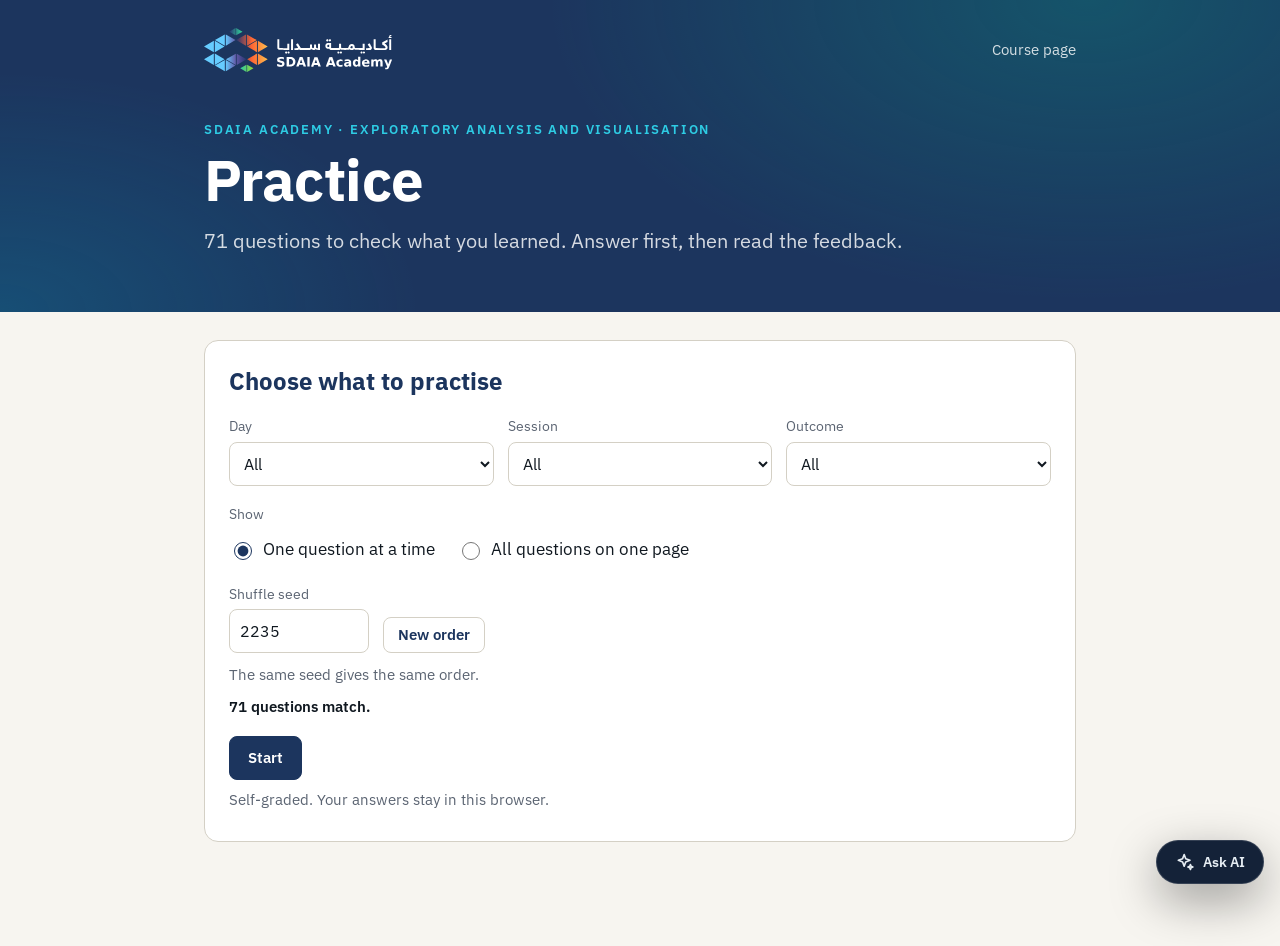
==== practice.html @ 0e371b39 "Publish ds-203 2027.1.0 from c59b820" ====
<!doctype html>
<html lang="en" dir="ltr" data-ax="practice" data-track="data-science">
<head>
<meta charset="utf-8">
<meta name="viewport" content="width=device-width, initial-scale=1">
<title>Practice · Exploratory Analysis and Visualisation</title>
<meta name="generator" content="SDAIA Academy engine 1.0.0">
<link rel="icon" href="_engine/icon.svg">
<link rel="describedby" href="llms.txt">
<link rel="stylesheet" href="_engine/academy.css">
<link rel="stylesheet" href="assets/course.css">
</head>
<body>
<header>
<div class="wrap">
<div class="top"><div class="logo"></div><nav><a href="index.html">Course page</a></nav></div>
<div class="kicker">SDAIA Academy · Exploratory Analysis and Visualisation</div>
<h1>Practice</h1>
<p>71 questions to check what you learned. Answer first, then read the feedback.</p>
</div>
</header>
<main class="wrap" id="practice">
<noscript>
<p>Turn on JavaScript to answer the questions and see feedback. Here they are as text, without the answers.</p>
<section>
<h2>Day 1: Questions and first looks</h2>
<ol>
<li><p>The director asks: "Did the festivals bring people, or would they have come anyway?" Which rewrite belongs in the plan?</p><ul><li><b>A.</b> Were the festivals successful for the region?</li><li><b>B.</b> How many arrivals were recorded in the festival months?</li><li><b>C.</b> By how much did arrivals in each festival month exceed the baseline for that month of the year?</li><li><b>D.</b> Did the festivals cause visitors to choose Tilal over other regions?</li></ul></li>
<li><p>320 stays have 999 in the column nights. The data dictionary does not mention the value. What goes into the issue log?</p><ul><li><b>A.</b> Set them to missing, record the 320 rows, and ask the register's owner what 999 stands for</li><li><b>B.</b> Replace them with the median length of stay so that no row is lost</li><li><b>C.</b> Keep them: a few very long stays are plausible in a tourism region</li><li><b>D.</b> Delete the 320 rows from the register before any analysis</li></ul></li>
<li><p>Aws Al-Hudaif asks whether visitors from other regions come for one kind of trip or several. You have their 17,367 stays with the nights of each. What do you draw first?</p><ul><li><b>A.</b> A box plot of nights for that market</li><li><b>B.</b> A bar with the mean number of nights and an error bar</li><li><b>C.</b> A histogram of nights with bins seven nights wide</li><li><b>D.</b> A histogram of nights with one bin for each night</li></ul></li>
<li><p>A museum records minutes spent inside by each visitor. 45% of the records show 0 minutes because those visitors used only the cafe. The others stay a median of 70 minutes. Which summary is honest?</p><ul><li><b>A.</b> Visitors spend a mean of 41 minutes in the museum</li><li><b>B.</b> 45% of visitors use only the cafe; the others stay a median of 70 minutes</li><li><b>C.</b> The median visitor spends 25 minutes in the museum</li><li><b>D.</b> Museum visitors stay a median of 70 minutes inside</li></ul></li>
<li><p>A hospital manager writes: "Are our clinics doing well on waiting?" The appointments table has one row per appointment, with clinic, booking date, visit date and minutes waited. Which rewrite is ready for an analysis plan?</p><ul><li><b>A.</b> Which of our clinics are performing badly on waiting, and which well?</li><li><b>B.</b> Why do some clinics make their patients wait longer than others?</li><li><b>C.</b> How long do patients wait at our clinics before they are seen?</li><li><b>D.</b> What is the median wait per appointment, by clinic, in 2025?</li></ul></li>
<li><p>A library has a loans table (one row per loan) and a members table (one row per member). An analyst counts the rows of the loans table for 2025 and reports "18,400 people borrowed a book". What is wrong?</p><ul><li><b>A.</b> A count cannot be reported without a percentage beside it</li><li><b>B.</b> The loans table should have been joined to the members table before counting</li><li><b>C.</b> The count is of loans, so a member with ten loans is counted ten times</li><li><b>D.</b> The year 2025 is too short a period for a count of members</li></ul></li>
<li><p>A plan entry reads: question "How do complaints differ across branches?", table "complaints", unit "one complaint", variables ["branch"], comparison "look at complaints by branch". Which part fails a plan checklist first?</p><ul><li><b>A.</b> The unit, because a single complaint is too small a unit to analyse on its own</li><li><b>B.</b> The comparison, because it does not say what is set against what</li><li><b>C.</b> The question, because it does not end with the name of the branch concerned</li><li><b>D.</b> The table, because complaints need a second table before they can be counted</li></ul></li>
<li><p>An analyst tabulates average basket value by weekday, by store and by payment method, and notices that card payments on Thursdays are highest. She reports: "Thursday card payments are the most valuable". How should the finding be labelled?</p><ul><li><b>A.</b> Confirmed, because it was computed from the complete sales table of the year</li><li><b>B.</b> Confirmed, because a difference this large between groups cannot be chance</li><li><b>C.</b> Exploratory, because sales data can never be used to confirm any pattern</li><li><b>D.</b> Exploratory, because the comparison was chosen after looking at many cuts</li></ul></li>
<li><p>A pattern was found by exploring the 2024 survey: members rate evening classes higher. What would make it a confirmed finding?</p><ul><li><b>A.</b> Writing it down now and testing it on the 2025 survey, not yet looked at</li><li><b>B.</b> Recomputing it on the 2024 survey with a different software package and seed</li><li><b>C.</b> Finding a second pattern in the 2024 survey that points the same way as this</li><li><b>D.</b> Showing the 2024 chart to three colleagues who all agree with the reading</li></ul></li>
<li><p>An orders table should have one row per order. It has 52,300 rows and 52,000 distinct order numbers. The 300 repeated order numbers each appear twice, with different delivery dates. What goes into the issue log?</p><ul><li><b>A.</b> Record 300 orders with conflicting rows and ask the owner which is right</li><li><b>B.</b> Keep the row with the later delivery date, which is the more recent one</li><li><b>C.</b> Drop the second row of each pair, since they are plainly double entries</li><li><b>D.</b> Average the two delivery dates of each pair and keep one row per order</li></ul></li>
<li><p>In a customer survey, income is missing for 7% of respondents overall: 3% of those under 40 and 19% of those over 60. An analyst reports mean income from the rows that have a value. What is the main risk?</p><ul><li><b>A.</b> The mean rests on 7% fewer rows, so its standard error is slightly larger</li><li><b>B.</b> The 7% is too small a share to affect any summary</li><li><b>C.</b> The mean cannot be computed while any value is missing</li><li><b>D.</b> The mean describes younger respondents more than all respondents</li></ul></li>
<li><p>A column "age" in a membership table has a minimum of 0, a maximum of 120 and a spike of 412 rows at exactly 0. The form allows the field to be skipped. What is the most likely reading, and the first step?</p><ul><li><b>A.</b> 0 stands for "not given"; set those values to missing and record 412 rows</li><li><b>B.</b> The spike is random noise in a large table; smooth it away with a wider bin</li><li><b>C.</b> 412 members are infants enrolled by their parents; keep the values as they are</li><li><b>D.</b> 0 is a data-entry error for 10; add ten years to those rows and record it</li></ul></li>
<li><p>Delivery times at a courier have a median of 2 days for city A and for city B, and the same quartiles. In city A nearly all parcels take 1 to 3 days. In city B half take 1 day and half take 3 to 4 days. Which chart shows the difference?</p><ul><li><b>A.</b> A box plot of delivery days for each city</li><li><b>B.</b> A pie chart of the share of parcels delivered in each city</li><li><b>C.</b> A bar chart of the median number of delivery days for each city</li><li><b>D.</b> A histogram of delivery days for each city, one bin per day</li></ul></li>
<li><p>A gym chain compares the visit lengths of 9,000 standard members and 600 premium members with two histograms on the same count axis. The premium histogram is a flat strip along the bottom. What is the repair?</p><ul><li><b>A.</b> Replace both histograms with the two group means</li><li><b>B.</b> Remove the standard members so that the premium members can be seen</li><li><b>C.</b> Give each histogram its own count axis and place them side by side</li><li><b>D.</b> Draw each group as shares of its own total, on a common share axis</li></ul></li>
<li><p>House prices in a district have a mean of 1.9 million riyals and a median of 1.2 million. A report says "the typical house costs 1.9 million". What should it say?</p><ul><li><b>A.</b> No typical price can be given for a skewed variable</li><li><b>B.</b> The typical house costs 1.2 million; a few very expensive houses pull the mean up</li><li><b>C.</b> The typical house costs 1.9 million; the mean uses every house and is more accurate</li><li><b>D.</b> The typical house costs 1.55 million, the midpoint of mean and median</li></ul></li>
<li><p>Two branches both have a mean rating of 3.5 on a 1 to 5 scale. In branch A nearly everyone gives 3 or 4. In branch B half give 5 and half give 2. Which report lets a manager see the difference?</p><ul><li><b>A.</b> The mean rating of each branch, given with two decimals</li><li><b>B.</b> The median rating of each branch</li><li><b>C.</b> The total number of ratings of each branch</li><li><b>D.</b> The share of customers at each score, for each branch</li></ul></li>
<li><p>A caption reads: "Median spend per visitor: 310 riyals." The table behind it has 8,000 visitors, of whom 2,100 gave no spend; most of those were visitors on free school trips. What is missing from the caption?</p><ul><li><b>A.</b> The number of visitors the median rests on and who was left out</li><li><b>B.</b> The mean spend as well, so that the reader has both summaries at hand</li><li><b>C.</b> The standard deviation of spend</li><li><b>D.</b> The date on which the table was exported</li></ul></li>
</ol>
</section>
<section>
<h2>Day 2: Relationships and time</h2>
<ol>
<li><p>Spend per stay has a mean of 2,736 riyals and a median of 1,498. It is missing for 22% of day visits and 2% of overnight stays. Which sentence is honest?</p><ul><li><b>A.</b> A typical party spends about 2,700 riyals in the region</li><li><b>B.</b> Half of the parties that reported spend spent under 1,500 riyals; day visits are under-reported</li><li><b>C.</b> Spend is about 1,500 riyals once missing values are filled in</li><li><b>D.</b> Spend cannot be summarised until the largest stays are removed</li></ul></li>
<li><p>A transport authority has 2 million trips, each with distance and fare. An analyst wants to show how fare rises with distance. What should the first chart be?</p><ul><li><b>A.</b> A scatter plot of every trip, so that no trip is left out</li><li><b>B.</b> A scatter plot of 200 trips picked at random from the file</li><li><b>C.</b> The correlation of fare and distance, printed as one figure</li><li><b>D.</b> A binned heatmap of the trips, then the median fare by distance band</li></ul></li>
<li><p>A city logs 420 pothole reports in District A (300 km of road) and 150 in District B (60 km of road). The mayor asks where the roads are worse. What do you report?</p><ul><li><b>A.</b> District B: 2.5 reports per km of road against 1.4 in District A</li><li><b>B.</b> District A: it has almost three times as many reports as B</li><li><b>C.</b> Both: the city has 570 reports on 360 km, or 1.6 per km</li><li><b>D.</b> Neither: reports per resident are needed before any answer</li></ul></li>
<li><p>A library ran a reading campaign in March 2025. Loans were 9,000 in February 2025, 11,500 in March 2025 and 11,000 in March 2024. Loans grew 3% a year before the campaign. Which statement is supported?</p><ul><li><b>A.</b> The campaign raised loans by 28%, from 9,000 to 11,500</li><li><b>B.</b> Loans stood 4.5% above the level expected without a campaign</li><li><b>C.</b> Loans stood about 1.5% above a baseline of 11,330 for March 2025</li><li><b>D.</b> The campaign failed, since loans rose less than in a normal year</li></ul></li>
<li><p>A centre's pass rate fell from 82% to 76%. Evening courses always pass less often than day courses, and evening enrolment doubled. What comes before writing "teaching quality fell"?</p><ul><li><b>A.</b> Wait for one more year of results so that the fall is certain</li><li><b>B.</b> Compare pass rates inside day and evening courses, and the shares of each</li><li><b>C.</b> Recompute the pass rate for day courses only and report that figure</li><li><b>D.</b> Weight the pass rate by enrolment so that large courses count for more</li></ul></li>
<li><p>An analyst joins a table of 9,000 orders to a table of 30 warehouses to add each warehouse's region. The result has 9,640 rows. What should the analyst conclude first?</p><ul><li><b>A.</b> The join added the 640 orders that had been missing before</li><li><b>B.</b> Some orders were placed twice and the join has revealed them</li><li><b>C.</b> Some warehouse appears more than once in the warehouse table</li><li><b>D.</b> A join always adds a few rows, so the result can be used as it is</li></ul></li>
<li><p>Across 200 shops on 365 days, daily footfall and daily sales correlate at 0.35. Summed over all shops by week, the two series correlate at 0.80. Which sentence is correct?</p><ul><li><b>A.</b> The weekly figure is the true correlation and the daily one is wrong</li><li><b>B.</b> The daily figure is the true correlation, since it uses more rows</li><li><b>C.</b> Both are correct, each for its own unit, and a report names the unit</li><li><b>D.</b> The two figures disagree, so one of the two tables has an error</li></ul></li>
<li><p>A scatter plot of 300,000 deliveries (distance against delivery time) is a solid block. The operations manager asks: "How much longer does a delivery take at 20 km than at 5 km?" Which display answers that?</p><ul><li><b>A.</b> The same scatter plot drawn with smaller and fainter points</li><li><b>B.</b> A heatmap of the number of deliveries by distance and time</li><li><b>C.</b> The correlation coefficient of distance and delivery time</li><li><b>D.</b> The median delivery time inside bands of distance</li></ul></li>
<li><p>A ministry lists the five schools with the most pupils absent last week. All five are among the largest schools in the country. What does the list show?</p><ul><li><b>A.</b> Which schools have the most pupils</li><li><b>B.</b> Which schools have an absence problem</li><li><b>C.</b> That large schools cause more absence</li><li><b>D.</b> That absence was recorded wrongly</li></ul></li>
<li><p>A bank wants to know at which branch a customer visit most often ends in a complaint. It has complaints per branch, customer visits per branch, staff per branch and accounts per branch. Which rate answers the question?</p><ul><li><b>A.</b> Complaints per thousand accounts held at the branch</li><li><b>B.</b> Complaints per thousand customer visits to the branch</li><li><b>C.</b> Complaints per member of staff at the branch</li><li><b>D.</b> Complaints at the branch as a share of all complaints</li></ul></li>
<li><p>A table of complaint rates by clinic and age group shows the highest rate, 40 per thousand, for one clinic's patients over 80: 2 complaints from 50 visits. The publication rule asks for at least 10 complaints and 1,000 visits. What does the analyst do?</p><ul><li><b>A.</b> Withhold the cell and mark it as withheld in the table</li><li><b>B.</b> Publish the 2 complaints but not the 50 visits</li><li><b>C.</b> Replace the cell with the clinic's rate for all ages</li><li><b>D.</b> Publish it with a note that the rate is the highest</li></ul></li>
<li><p>A shop ran a sale in June 2024 and again in June 2025. June 2025 sales were 3% above June 2024, in line with the usual yearly growth. A manager says the 2025 sale had no effect. What is wrong with that?</p><ul><li><b>A.</b> Nothing: growth of 3% is what a month without a sale shows</li><li><b>B.</b> The comparison month also had a sale, so the effect cancels</li><li><b>C.</b> June should have been compared with May of the same year</li><li><b>D.</b> A single month is too short to compute any growth figure</li></ul></li>
<li><p>Visits to a park were 20,000 in April 2024, a month without events. Visits usually grow 5% a year. A festival took place in April 2025 and visits were 26,250. By how much did April 2025 exceed its baseline?</p><ul><li><b>A.</b> By 5%, the usual growth from one year to the next</li><li><b>B.</b> By 20%, since 5,250 extra visits is a fifth of 26,250</li><li><b>C.</b> By 25%, since the baseline for April 2025 is 21,000</li><li><b>D.</b> By 31%, since 26,250 is 31% more than 20,000</li></ul></li>
<li><p>A monthly series of electricity use shows a peak every August, each a little higher than the last, and one tall spike in a February. Which reading names the three parts correctly?</p><ul><li><b>A.</b> The August peaks are events, the rise is the season, the spike is the trend</li><li><b>B.</b> The August peaks are the trend, the rise is an event, the spike is the season</li><li><b>C.</b> The August peaks are the season, the rise is the trend, the spike is an event</li><li><b>D.</b> All three are the season, since each one recurs or could recur</li></ul></li>
<li><p>A hospital's average length of stay rose from 4.0 to 4.6 days in a year. In both of its wards, surgical and medical, the average stay fell. How can both be true?</p><ul><li><b>A.</b> A larger share of patients was in the ward with longer stays</li><li><b>B.</b> Average stays cannot be compared between two different years</li><li><b>C.</b> The hospital average is the plain mean of the two ward averages</li><li><b>D.</b> One of the two ward averages must have been miscalculated</li></ul></li>
<li><p>In 2024 a service had 80% routine cases (score 4.5) and 20% complex cases (score 3.5). In 2025 the scores were 4.6 and 3.6, and the mix was 50% routine, 50% complex. What was the 2025 score at the 2024 mix?</p><ul><li><b>A.</b> 4.10, the average of 4.6 and 3.6 with equal weights</li><li><b>B.</b> 4.30, the score of 2024 carried over unchanged</li><li><b>C.</b> 4.40, from 0.8 times 4.6 plus 0.2 times 3.6</li><li><b>D.</b> 4.60, the score of the larger group in 2024</li></ul></li>
<li><p>A regional director sees that the overall pass rate fell while it rose in every course type, because more people now take the harder courses. She asks which number to put in the annual report. What is the best advice?</p><ul><li><b>A.</b> Only the overall rate, since it is the official figure</li><li><b>B.</b> Neither, since the two results contradict each other</li><li><b>C.</b> Only the rates by course type, since the overall rate misleads</li><li><b>D.</b> The overall rate, the rates by type and the change of mix, together</li></ul></li>
</ol>
</section>
<section>
<h2>Day 3: Building honest charts</h2>
<ol>
<li><p>A report says: "Branch C has the most late deliveries: 310 this quarter." Before the sentence is printed, what has to stand beside 310?</p><ul><li><b>A.</b> The average number of late deliveries per branch</li><li><b>B.</b> The number of late deliveries in the quarter before</li><li><b>C.</b> A p-value for the difference between the branches</li><li><b>D.</b> The deliveries Branch C made, so 310 becomes a rate</li></ul></li>
<li><p>A chart must let a manager compare average waiting time across 12 clinics, and also show roughly how many patients each clinic sees. Which specification serves that?</p><ul><li><b>A.</b> Clinic on y, patients on x, waiting time as circle size</li><li><b>B.</b> Clinic on y sorted by wait, waiting time on x, patients as circle size</li><li><b>C.</b> Clinic on y, patients on x, waiting time as colour intensity</li><li><b>D.</b> A pie chart with one slice per clinic, sized by waiting time</li></ul></li>
<li><p>Weekly sales of 8 product lines are drawn as small multiples. The largest line sells fifty times the smallest. The manager asks: "Which lines have a December peak?" Which design answers that?</p><ul><li><b>A.</b> A shared y scale, so that all eight panels can be compared</li><li><b>B.</b> A single panel with eight lines, one colour for each line</li><li><b>C.</b> A y scale per panel from zero, with a note that scales differ</li><li><b>D.</b> A y scale per panel, fitted tightly to each line's range</li></ul></li>
<li><p>A slide shows app downloads "since launch" as a line that rises every month, under the title "Growth is accelerating". Monthly downloads have in fact been falling for half a year. Which fault is this, and which repair?</p><ul><li><b>A.</b> Cut baseline: restart the y axis of the line at zero</li><li><b>B.</b> Picked window: add the months before the launch</li><li><b>C.</b> Two axes: move downloads to a second panel</li><li><b>D.</b> Running total: plot the downloads of each month</li></ul></li>
<li><p>A line chart of four regions uses red, green, blue and orange lines and a legend. It will be printed in a bilingual annual report. Which single change helps the most readers?</p><ul><li><b>A.</b> Label each line at its end, and give each its own dash pattern</li><li><b>B.</b> Make the four lines thicker so that the colours show better</li><li><b>C.</b> Use four shades of one blue, from light to dark</li><li><b>D.</b> Add the region names to the legend in both languages</li></ul></li>
<li><p>A chart shows one circle per city: population on x, average rent on y, and the circle's colour gives the region. In the terms of a grammar of graphics, what is "region to colour"?</p><ul><li><b>A.</b> The colour scale</li><li><b>B.</b> An encoding</li><li><b>C.</b> The mark used</li><li><b>D.</b> A facet variable</li></ul></li>
<li><p>A report must let readers compare the budgets of 15 departments as precisely as possible. Which encoding of the budget serves that best?</p><ul><li><b>A.</b> The area of a circle for each department</li><li><b>B.</b> The depth of colour of a tile for each department</li><li><b>C.</b> The position of a point or the end of a bar on one axis</li><li><b>D.</b> The angle of a slice in a pie chart of all departments</li></ul></li>
<li><p>An analyst draws average exam scores of 6 schools, between 71 and 78, as points on an axis from 70 to 80. A reviewer says: "The axis must start at zero." Who is right?</p><ul><li><b>A.</b> The reviewer: every chart of quantities needs a zero baseline</li><li><b>B.</b> The reviewer: without zero the differences are exaggerated</li><li><b>C.</b> The analyst, provided the chart states the range of its axis</li><li><b>D.</b> The analyst: axis ranges are a matter of taste, not accuracy</li></ul></li>
<li><p>Monthly sales of 6 regions are drawn as small multiples. The reader has to see which region sells the most. Which scales fit?</p><ul><li><b>A.</b> A separate y scale fitted to each panel</li><li><b>B.</b> One shared y scale for all six panels</li><li><b>C.</b> A separate y scale from zero for each panel</li><li><b>D.</b> A shared x scale and no y axis at all</li></ul></li>
<li><p>A chart with a separate y scale for each of its panels carries no note about the scales. What is the most likely misreading?</p><ul><li><b>A.</b> Readers will think the panels show different variables</li><li><b>B.</b> Readers will be unable to see the shape of each series</li><li><b>C.</b> Readers will compare heights across panels as if on one scale</li><li><b>D.</b> Readers will assume that the time axes differ between panels</li></ul></li>
<li><p>A bar chart shows customer satisfaction of 88% last year and 91% this year on a y axis from 85% to 92%. This year's bar is twice as tall as last year's. What is the fault and the repair?</p><ul><li><b>A.</b> A picked window; show more years on the same axis</li><li><b>B.</b> A count for a rate; divide by the number of customers</li><li><b>C.</b> A cut baseline; start the bars at zero or use points</li><li><b>D.</b> Two axes; plot each year in a panel of its own</li></ul></li>
<li><p>A slide plots advertising spend on the left axis and sales on the right axis over 24 months. The two lines overlap almost perfectly, and the title says "Sales follow advertising". Why is this weak evidence?</p><ul><li><b>A.</b> The author chose both axis ranges, and so chose the overlap</li><li><b>B.</b> Lines are the wrong mark for monthly data of this kind</li><li><b>C.</b> Two variables may never be shown on the same chart</li><li><b>D.</b> Sales and spend are in different currencies or units</li></ul></li>
<li><p>A headline reads "Road accidents down 30%". The chart beside it compares last August with this August. Five years of monthly data exist, and last August included a week of floods. Which fault is this?</p><ul><li><b>A.</b> A picked window</li><li><b>B.</b> A running total</li><li><b>C.</b> Uneven steps</li><li><b>D.</b> A cut baseline</li></ul></li>
<li><p>After repairing a misleading chart, an analyst wants to know whether the repair mattered. Which test tells her?</p><ul><li><b>A.</b> Whether the numbers in the two charts are exactly the same</li><li><b>B.</b> Whether the repaired chart looks more professional than the original</li><li><b>C.</b> Whether the repaired chart uses fewer colours and less ink</li><li><b>D.</b> Whether a reader would conclude something different from the two charts</li></ul></li>
<li><p>A map-like grid shows the complaint rate of 40 districts, from low to high. Which kind of palette fits?</p><ul><li><b>A.</b> Forty distinct hues, one for each district</li><li><b>B.</b> A rainbow from red through green to violet</li><li><b>C.</b> Two hues, red for bad and green for good</li><li><b>D.</b> One hue running from light to dark</li></ul></li>
<li><p>A line chart with five coloured lines will be printed in a black-and-white bulletin. Which change keeps every line identifiable?</p><ul><li><b>A.</b> Use five darker colours with higher contrast</li><li><b>B.</b> Move the legend from the right to the bottom</li><li><b>C.</b> Label each line at its end and vary the dash pattern</li><li><b>D.</b> Make all five lines the same thickness</li></ul></li>
<li><p>A team produces every chart in Arabic and in English by copying the English notebook and translating the labels by hand. Three months later the two versions of one chart show different numbers. What would have prevented it?</p><ul><li><b>A.</b> A second analyst who checks each translated chart before it is released</li><li><b>B.</b> Arabic labels written directly into the data in place of the English ones</li><li><b>C.</b> One function that draws the chart, with the texts read from a label file</li><li><b>D.</b> An image editor used to replace the texts on the exported English chart</li></ul></li>
</ol>
</section>
<section>
<h2>Day 4: Check and report</h2>
<ol>
<li><p>A service desk's monthly response time moved between 41 and 46 minutes over two years. The changes must be visible. Which chart is honest?</p><ul><li><b>A.</b> Bars, with the y axis from 40 to 47 minutes</li><li><b>B.</b> Bars, with the y axis from 0 to 50 minutes</li><li><b>C.</b> A line with points, y axis from 40 to 47, range stated in the title</li><li><b>D.</b> A filled area, with the y axis from 40 to 47 minutes</li></ul></li>
<li><p>A school network has test scores of 4,000 pupils in 40 schools. Twenty schools used a new timetable. The analyst wants an interval for the difference in mean score between the two groups of schools. What should be resampled?</p><ul><li><b>A.</b> The 4,000 pupils, drawn again with replacement</li><li><b>B.</b> The timetable labels of the pupils, shuffled</li><li><b>C.</b> The 4,000 scores, drawn within each school</li><li><b>D.</b> The 40 schools, drawn again with replacement</li></ul></li>
<li><p>Two call centres have mean satisfaction 4.3 (interval 4.1 to 4.5, n = 80) and 4.1 (interval 4.0 to 4.2, n = 600). The intervals overlap. Which statement is supported?</p><ul><li><b>A.</b> The two centres deliver the same level of satisfaction</li><li><b>B.</b> This sample cannot rank them; the difference needs its own interval</li><li><b>C.</b> The first centre is better, since its mean is higher</li><li><b>D.</b> The second centre is better, since its interval is narrower</li></ul></li>
<li><p>An analyst compares churn between customers who did and did not use each of 40 app features. One feature shows a difference with p = 0.02. The team wants to announce "Feature X reduces churn". What should the analyst say?</p><ul><li><b>A.</b> It is exploratory: expected among 40 looks; test it once on new customers</li><li><b>B.</b> It is confirmed, because the p-value is well below 0.05</li><li><b>C.</b> It will be confirmed once the test is rerun with more shuffles</li><li><b>D.</b> It should be discarded and left out of the report entirely</li></ul></li>
<li><p>A colleague sends a notebook and a PDF report. In the notebook, one cell loads cleaned_final_v3.csv from their desktop, and the bootstrap has no seed. Which request comes first?</p><ul><li><b>A.</b> Set a seed, so that the intervals stop changing</li><li><b>B.</b> Send the cleaned file along with the notebook</li><li><b>C.</b> List the library versions that were used</li><li><b>D.</b> Start from the raw data, with the cleaning steps as code</li></ul></li>
<li><p>An analyst has delivery times for two courier firms and wants to know whether the difference of 0.4 day between their means could arise if the firm made no difference. Which procedure fits?</p><ul><li><b>A.</b> Repeat the calculation with a different random seed</li><li><b>B.</b> Resample the deliveries of each firm with replacement</li><li><b>C.</b> Sort the deliveries and compare the two medians</li><li><b>D.</b> Shuffle the firm labels and recompute the difference</li></ul></li>
<li><p>A permutation test of a training programme's effect on sales gives p = 0.40 with 30 salespeople in each group. Which sentence may go in the report?</p><ul><li><b>A.</b> This data shows no clear effect of the training</li><li><b>B.</b> The training has a 40% chance of working</li><li><b>C.</b> The training has a 60% chance of working</li><li><b>D.</b> The training has no effect on sales</li></ul></li>
<li><p>Sensor readings are taken every minute from 12 machines for a week. An analyst bootstraps the 120,000 readings to get an interval for the mean temperature and finds it extremely narrow. Why should it not be trusted?</p><ul><li><b>A.</b> A week of readings is too short a period for any bootstrap to work</li><li><b>B.</b> The bootstrap is valid only for normally distributed readings</li><li><b>C.</b> An interval can never be computed for a mean of sensor readings</li><li><b>D.</b> Readings of one machine are alike; the 12 machines are the units</li></ul></li>
<li><p>A league table ranks 50 branches by mean customer rating. The top three and the bottom three are all among the smallest branches. What is the most likely reason?</p><ul><li><b>A.</b> Small branches give either very good or very bad service</li><li><b>B.</b> Means of small groups vary more, so they reach both ends</li><li><b>C.</b> Customers of small branches rate more carelessly</li><li><b>D.</b> The ranking was computed with the wrong formula</li></ul></li>
<li><p>Two teams have mean resolution times with 95% intervals of 30 to 38 hours and 35 to 45 hours. An analyst must say whether the teams differ. What is the right next step?</p><ul><li><b>A.</b> Compute an interval for the difference between the two means</li><li><b>B.</b> State that they are equal, since the intervals overlap</li><li><b>C.</b> State that they differ, since the means are different</li><li><b>D.</b> Widen both intervals to 99% and compare them again</li></ul></li>
<li><p>A chart shows mean satisfaction by service channel with 95% bootstrap intervals. Which sentence belongs in its caption?</p><ul><li><b>A.</b> The intervals show that the survey is free of any bias</li><li><b>B.</b> The intervals cover sampling variation, not who chose to answer</li><li><b>C.</b> The intervals prove which channel customers really prefer</li><li><b>D.</b> The intervals contain 95% of all the customers' ratings</li></ul></li>
<li><p>An analyst tests 20 unrelated survey questions for a difference between two regions, each at the 0.05 level. In truth there is no difference on any of them. About how likely is at least one "significant" result?</p><ul><li><b>A.</b> About 5%</li><li><b>B.</b> About 20%</li><li><b>C.</b> About 64%</li><li><b>D.</b> About 95%</li></ul></li>
<li><p>Which of these findings is confirmed, in the sense used in this course?</p><ul><li><b>A.</b> The strongest of 30 correlations found in last year's sales data</li><li><b>B.</b> A result that three analysts each found plausible on inspection</li><li><b>C.</b> A pattern seen in January and seen again by rereading January's data</li><li><b>D.</b> A difference stated in the March plan and tested once on April's data</li></ul></li>
<li><p>While exploring, an analyst notices that customers who call on Mondays cancel more often. The pattern was one of many she looked at. What should her report say?</p><ul><li><b>A.</b> "Monday callers cancel more often (p = 0.03)", as a finding</li><li><b>B.</b> "Exploratory: one of many cuts; to be tested on next quarter's calls"</li><li><b>C.</b> Nothing: exploratory patterns do not belong in a report</li><li><b>D.</b> "Monday calls cause cancellations; move staff to Mondays"</li></ul></li>
<li><p>An analyst tries the mean, then the median, then the share above a threshold, and reports the one summary for which two groups differ "significantly". Why is the reported p-value too optimistic?</p><ul><li><b>A.</b> The median is never a valid summary for a test</li><li><b>B.</b> Three summaries were tried and the best one kept</li><li><b>C.</b> The groups should have been merged before testing</li><li><b>D.</b> A threshold always makes a difference look larger</li></ul></li>
<li><p>A report is rendered twice from the same data and code, and one interval reads 0.41 to 0.58 in the first run and 0.40 to 0.59 in the second. What is the most likely cause and its fix?</p><ul><li><b>A.</b> Resampling without a fixed seed; set the seed as a parameter</li><li><b>B.</b> Rounding differs between runs; print more decimals</li><li><b>C.</b> The data changed between runs; lock the file</li><li><b>D.</b> The two runs used different computers; use one computer</li></ul></li>
<li><p>A quarterly report reads its headline numbers from a file "summary.csv" that an analyst saved a year ago. Since then, duplicate rows were removed from the raw data. What is the risk?</p><ul><li><b>A.</b> The report will run more slowly than it needs to</li><li><b>B.</b> The headline numbers no longer follow from the raw data</li><li><b>C.</b> The summary file may be too large to send by e-mail</li><li><b>D.</b> The report will show more decimals than the raw data has</li></ul></li>
<li><p>A findings table has the columns finding, status, check and limit. Which row is complete and honest?</p><ul><li><b>A.</b> "Discounts cause loyalty" · confirmed · correlation 0.6 · none needed</li><li><b>B.</b> "Weekend orders are larger" · exploratory · best of 14 cuts · test next quarter</li><li><b>C.</b> "Sales rose in the north" · confirmed · looked at the chart · none</li><li><b>D.</b> "Returns fell" · exploratory · no check was run · the data may be wrong</li></ul></li>
<li><p>An exploratory report for a director who is not an analyst is being edited. Which sentence should stay as it is?</p><ul><li><b>A.</b> "The data proves that evening visitors are more satisfied than others."</li><li><b>B.</b> "In this data, evening visitors rated 0.3 point higher (0.1 to 0.5)."</li><li><b>C.</b> "Satisfaction is driven by the time of day at which people visit."</li><li><b>D.</b> "The difference between evening and daytime visitors is significant."</li></ul></li>
<li><p>What does it mean for a report to "rerun"?</p><ul><li><b>A.</b> One command rebuilds every number from the raw data</li><li><b>B.</b> It can be opened again without any software</li><li><b>C.</b> Its charts can be edited by hand after export</li><li><b>D.</b> It was reviewed twice before being sent out</li></ul></li>
</ol>
</section>
</noscript>
</main>
<script type="application/json" id="academy-data">{"v":1,"engine":"1.0.0","build":{"at":"2026-11-15T14:45:38Z","version":"2027.1.0","commit":"c59b820"},"course":{"id":"ds-203","code":"DS-203","title":"Exploratory Analysis and Visualisation","track":"data-science","lang":"en","dir":"ltr","url":"https://sdaiaacademy.github.io/ds-203/","repo":"SDAIAAcademy/ds-203","home":"index.html","outcomes":[{"id":"LO1","text":"Distinguish exploratory from confirmatory analysis and explain why a pattern found by exploring needs a fresh test, given five findings from a past board report"},{"id":"LO2","text":"Prepare an analysis plan listing questions, units of observation, variables and the comparison that answers each, given the director's brief and the data dictionary"},{"id":"LO3","text":"Analyse distributions, relationships and change over time with summaries and charts suited to each variable type, given three years of visitor, occupancy and survey tables"},{"id":"LO4","text":"Use a grammar of graphics to map variables to position, colour and facets with honest scales, baselines and labels, given six misleading charts from earlier reports"},{"id":"LO5","text":"Test whether an apparent difference or correlation could arise by chance, using permutation or bootstrap resampling, given three patterns the board wants to announce"},{"id":"LO6","text":"Deliver a reproducible exploratory report that states findings, uncertainty, open questions and limits for a non-specialist reader, given an unseen dataset and a named audience"}],"unit":"day","units":[{"n":1,"id":"day1","label":"Day 1","title":"Questions and first looks","sessions":[{"n":1,"label":"Session 1","title":"Write the questions first"},{"n":2,"label":"Session 2","title":"Profiling a table"},{"n":3,"label":"Session 3","title":"Distributions"},{"n":4,"label":"Session 4","title":"Summaries that fit the shape"}]},{"n":2,"id":"day2","label":"Day 2","title":"Relationships and time","sessions":[{"n":1,"label":"Session 1","title":"Two variables at once"},{"n":2,"label":"Session 2","title":"Counts, rates and denominators"},{"n":3,"label":"Session 3","title":"Change over time"},{"n":4,"label":"Session 4","title":"When the total reverses"}]},{"n":3,"id":"day3","label":"Day 3","title":"Building honest charts","sessions":[{"n":1,"label":"Session 1","title":"Marks, encodings and scales"},{"n":2,"label":"Session 2","title":"Small multiples"},{"n":3,"label":"Session 3","title":"Charts that mislead"},{"n":4,"label":"Session 4","title":"Colour, labels and Arabic text"}]},{"n":4,"id":"day4","label":"Day 4","title":"Check and report","sessions":[{"n":1,"label":"Session 1","title":"Could it be chance"},{"n":2,"label":"Session 2","title":"Showing uncertainty"},{"n":3,"label":"Session 3","title":"The traps of exploring"},{"n":4,"label":"Session 4","title":"A report that reruns"}]},{"n":5,"id":"capstone","label":"Capstone","title":"Capstone: the exploratory report and its defence","sessions":[]}]},"ai":{"context":{"course":"context/course.md","courseJs":"context/course.js","day":null,"llms":"llms.txt"},"tasks":[],"tools":[]},"features":{},"strings":{},"questions":[{"id":"check-question-q1","type":"single","prompt":"The director asks: \"Did the festivals bring people, or would they have come anyway?\" Which rewrite belongs in the plan?","options":[{"key":"A","text":"Were the festivals successful for the region?"},{"key":"B","text":"How many arrivals were recorded in the festival months?"},{"key":"C","text":"By how much did arrivals in each festival month exceed the baseline for that month of the year?"},{"key":"D","text":"Did the festivals cause visitors to choose Tilal over other regions?"}],"correct":[2],"answer":null,"tolerance":null,"unit":null,"explanation":"It names the unit (a month), the variable (arrivals) and the comparison (the festival month against what season and trend lead us to expect).","misconceptions":["Keeps a word nobody can measure: 'successful' has no unit and no comparison","Names a variable and no comparison: a count of arrivals in October says nothing about what October would have been","","Promises a cause from data in which nothing was varied on purpose"],"lo":["LO2"],"day":1,"session":1,"slide":{"deck":"day1","id":"check-question","title":"Which rewrite can be answered?"},"level":null,"pool":"checkpoint"},{"id":"check-profile-q1","type":"single","prompt":"320 stays have 999 in the column nights. The data dictionary does not mention the value. What goes into the issue log?","options":[{"key":"A","text":"Set them to missing, record the 320 rows, and ask the register's owner what 999 stands for"},{"key":"B","text":"Replace them with the median length of stay so that no row is lost"},{"key":"C","text":"Keep them: a few very long stays are plausible in a tourism region"},{"key":"D","text":"Delete the 320 rows from the register before any analysis"}],"correct":[0],"answer":null,"tolerance":null,"unit":null,"explanation":"The length of those stays is unknown. Missing says so; any other value claims knowledge nobody has. The rows keep their other columns.","misconceptions":["","Hides 320 unknown values inside the most common answer and shrinks the spread","Treats a code as a measurement: the mean of nights would more than triple","Throws away the other nine columns of 320 stays, which are sound"],"lo":["LO3"],"day":1,"session":2,"slide":{"deck":"day1","id":"check-profile","title":"What do you do with the 999s?"},"level":null,"pool":"checkpoint"},{"id":"check-distribution-q1","type":"single","prompt":"Aws Al-Hudaif asks whether visitors from other regions come for one kind of trip or several. You have their 17,367 stays with the nights of each. What do you draw first?","options":[{"key":"A","text":"A box plot of nights for that market"},{"key":"B","text":"A bar with the mean number of nights and an error bar"},{"key":"C","text":"A histogram of nights with bins seven nights wide"},{"key":"D","text":"A histogram of nights with one bin for each night"}],"correct":[3],"answer":null,"tolerance":null,"unit":null,"explanation":"\"One kind or several\" is a question about humps. Only a histogram with bins fine enough to separate them can show two.","misconceptions":["Draws five numbers: two humps and one hump with the same quartiles give the same box","One number for a variable whose shape is the question","Bins of a week merge a weekend trip and a five-night stay into one bar",""],"lo":["LO3"],"day":1,"session":3,"slide":{"deck":"day1","id":"check-distribution","title":"Which chart for which question?"},"level":null,"pool":"checkpoint"},{"id":"check-summary-q1","type":"single","prompt":"A museum records minutes spent inside by each visitor. 45% of the records show 0 minutes because those visitors used only the cafe. The others stay a median of 70 minutes. Which summary is honest?","options":[{"key":"A","text":"Visitors spend a mean of 41 minutes in the museum"},{"key":"B","text":"45% of visitors use only the cafe; the others stay a median of 70 minutes"},{"key":"C","text":"The median visitor spends 25 minutes in the museum"},{"key":"D","text":"Museum visitors stay a median of 70 minutes inside"}],"correct":[1],"answer":null,"tolerance":null,"unit":null,"explanation":"A zero-heavy variable holds two groups. Give the share at zero, then a summary of the rest, and the reader can see both.","misconceptions":["Averages cafe users with museum visitors: nobody stays the average time","","The median of all records lands between two groups and describes neither of them","Drops nearly half of the visitors without saying so, which a reader cannot see"],"lo":["LO3"],"day":1,"session":4,"slide":{"deck":"day1","id":"check-summary","title":"Which sentence goes into the report?"},"level":null,"pool":"checkpoint"},{"id":"review-day-1-q1","type":"single","prompt":"Spend per stay has a mean of 2,736 riyals and a median of 1,498. It is missing for 22% of day visits and 2% of overnight stays. Which sentence is honest?","options":[{"key":"A","text":"A typical party spends about 2,700 riyals in the region"},{"key":"B","text":"Half of the parties that reported spend spent under 1,500 riyals; day visits are under-reported"},{"key":"C","text":"Spend is about 1,500 riyals once missing values are filled in"},{"key":"D","text":"Spend cannot be summarised until the largest stays are removed"}],"correct":[1],"answer":null,"tolerance":null,"unit":null,"explanation":"A long tail calls for the median, and a summary carries what was left out and whom it concerns.","misconceptions":["The mean is pulled up by a few very large stays; most parties spend far less than 2,736","","Filling the gaps with the median hides that the missing values sit mostly with day visitors","A long right tail is the normal shape of spend, not an error to delete"],"lo":["LO3"],"day":2,"session":null,"slide":{"deck":"day2","id":"review-day-1","title":"Which summary would you send the director?"},"level":null,"pool":"checkpoint"},{"id":"check-two-variables-q1","type":"single","prompt":"A transport authority has 2 million trips, each with distance and fare. An analyst wants to show how fare rises with distance. What should the first chart be?","options":[{"key":"A","text":"A scatter plot of every trip, so that no trip is left out"},{"key":"B","text":"A scatter plot of 200 trips picked at random from the file"},{"key":"C","text":"The correlation of fare and distance, printed as one figure"},{"key":"D","text":"A binned heatmap of the trips, then the median fare by distance band"}],"correct":[3],"answer":null,"tolerance":null,"unit":null,"explanation":"With many points, show density by counting in cells, then answer \"how much\" with a summary inside bins of x.","misconceptions":["Two million opaque points overlap into a solid shape that hides where most trips are","A sample of 200 trips shows a few points and loses the rare long trips entirely","One coefficient gives no picture of the shape, and it changes with the unit chosen",""],"lo":["LO3"],"day":2,"session":1,"slide":{"deck":"day2","id":"check-two-variables","title":"Which picture, and which number?"},"level":null,"pool":"checkpoint"},{"id":"check-rates-q1","type":"single","prompt":"A city logs 420 pothole reports in District A (300 km of road) and 150 in District B (60 km of road). The mayor asks where the roads are worse. What do you report?","options":[{"key":"A","text":"District B: 2.5 reports per km of road against 1.4 in District A"},{"key":"B","text":"District A: it has almost three times as many reports as B"},{"key":"C","text":"Both: the city has 570 reports on 360 km, or 1.6 per km"},{"key":"D","text":"Neither: reports per resident are needed before any answer"}],"correct":[0],"answer":null,"tolerance":null,"unit":null,"explanation":"The question is about roads, so the count is divided by what could have had a pothole: kilometres of road, with both parts shown.","misconceptions":["","Ranks by count, which follows the length of the road network and not its condition","Adds the two districts together, which answers no question about either of them","Residents report, but the question is about roads, so road length is the fitting denominator"],"lo":["LO3"],"day":2,"session":2,"slide":{"deck":"day2","id":"check-rates","title":"Which sentence can be printed?"},"level":null,"pool":"checkpoint"},{"id":"check-time-q1","type":"single","prompt":"A library ran a reading campaign in March 2025. Loans were 9,000 in February 2025, 11,500 in March 2025 and 11,000 in March 2024. Loans grew 3% a year before the campaign. Which statement is supported?","options":[{"key":"A","text":"The campaign raised loans by 28%, from 9,000 to 11,500"},{"key":"B","text":"Loans stood 4.5% above the level expected without a campaign"},{"key":"C","text":"Loans stood about 1.5% above a baseline of 11,330 for March 2025"},{"key":"D","text":"The campaign failed, since loans rose less than in a normal year"}],"correct":[2],"answer":null,"tolerance":null,"unit":null,"explanation":"The baseline is the same month a year earlier, grown by the usual 3%: 11,330. The excess is 170 loans, small enough to be within the baseline's own wobble.","misconceptions":["Compares March with February, which mixes the campaign with the usual seasonal rise in March","Uses the same month but forgets that loans were already growing 3% a year","","A single March cannot show a failure; the excess is small and the baseline has its own error"],"lo":["LO3"],"day":2,"session":3,"slide":{"deck":"day2","id":"check-time","title":"Compared with what?"},"level":null,"pool":"checkpoint"},{"id":"check-reversal-q1","type":"single","prompt":"A centre's pass rate fell from 82% to 76%. Evening courses always pass less often than day courses, and evening enrolment doubled. What comes before writing \"teaching quality fell\"?","options":[{"key":"A","text":"Wait for one more year of results so that the fall is certain"},{"key":"B","text":"Compare pass rates inside day and evening courses, and the shares of each"},{"key":"C","text":"Recompute the pass rate for day courses only and report that figure"},{"key":"D","text":"Weight the pass rate by enrolment so that large courses count for more"}],"correct":[1],"answer":null,"tolerance":null,"unit":null,"explanation":"The groups differ in level and their shares changed: the total may have fallen with both pass rates steady or rising. Look at the parts and at the mix.","misconceptions":["A larger sample narrows the uncertainty of 76%; it cannot separate a change of mix from a change of quality","","Removing the evening courses changes the question and discards the group that grew","The total already is the weighted average; weighting it again by enrolment changes nothing"],"lo":["LO3"],"day":2,"session":4,"slide":{"deck":"day2","id":"check-reversal","title":"What do you check first?"},"level":null,"pool":"checkpoint"},{"id":"review-day-2-q1","type":"single","prompt":"A report says: \"Branch C has the most late deliveries: 310 this quarter.\" Before the sentence is printed, what has to stand beside 310?","options":[{"key":"A","text":"The average number of late deliveries per branch"},{"key":"B","text":"The number of late deliveries in the quarter before"},{"key":"C","text":"A p-value for the difference between the branches"},{"key":"D","text":"The deliveries Branch C made, so 310 becomes a rate"}],"correct":[3],"answer":null,"tolerance":null,"unit":null,"explanation":"A count ranks by size. \"Most late deliveries\" needs its denominator before it can mean \"worst\".","misconceptions":["An average of late deliveries over branches is still a count; it does not allow for the size of Branch C","Last quarter's count shows change in Branch C, not whether it is worse than other branches","A chance check comes after the comparison is right; it cannot repair a count used as a rate",""],"lo":["LO3"],"day":3,"session":null,"slide":{"deck":"day3","id":"review-day-2","title":"What does the director need beside this number?"},"level":null,"pool":"checkpoint"},{"id":"check-grammar-q1","type":"single","prompt":"A chart must let a manager compare average waiting time across 12 clinics, and also show roughly how many patients each clinic sees. Which specification serves that?","options":[{"key":"A","text":"Clinic on y, patients on x, waiting time as circle size"},{"key":"B","text":"Clinic on y sorted by wait, waiting time on x, patients as circle size"},{"key":"C","text":"Clinic on y, patients on x, waiting time as colour intensity"},{"key":"D","text":"A pie chart with one slice per clinic, sized by waiting time"}],"correct":[1],"answer":null,"tolerance":null,"unit":null,"explanation":"The comparison the reader must make gets position on a common scale; the context gets a weaker channel.","misconceptions":["Area is read far less precisely than position, so the comparison that matters gets the weak channel","","Colour intensity is the least precise channel, and twelve shades cannot be ranked by eye","Twelve slices compare by angle, and the chart has nowhere to put the patients"],"lo":["LO4"],"day":3,"session":1,"slide":{"deck":"day3","id":"check-grammar","title":"Which channel for which variable?"},"level":null,"pool":"checkpoint"},{"id":"check-facets-q1","type":"single","prompt":"Weekly sales of 8 product lines are drawn as small multiples. The largest line sells fifty times the smallest. The manager asks: \"Which lines have a December peak?\" Which design answers that?","options":[{"key":"A","text":"A shared y scale, so that all eight panels can be compared"},{"key":"B","text":"A single panel with eight lines, one colour for each line"},{"key":"C","text":"A y scale per panel from zero, with a note that scales differ"},{"key":"D","text":"A y scale per panel, fitted tightly to each line's range"}],"correct":[2],"answer":null,"tolerance":null,"unit":null,"explanation":"The question is about shape, so each panel gets its own scale; from zero, so that a peak keeps its true proportion; with a note, so that heights are not compared across panels.","misconceptions":["On a shared scale the small lines are flat, so their December peak cannot be seen","One panel with eight colours puts the small lines in the bottom pixels and needs a legend","","A scale that does not start at zero exaggerates each peak by a different amount in each panel"],"lo":["LO4"],"day":3,"session":2,"slide":{"deck":"day3","id":"check-facets","title":"Shared or free?"},"level":null,"pool":"checkpoint"},{"id":"check-misleading-q1","type":"single","prompt":"A slide shows app downloads \"since launch\" as a line that rises every month, under the title \"Growth is accelerating\". Monthly downloads have in fact been falling for half a year. Which fault is this, and which repair?","options":[{"key":"A","text":"Cut baseline: restart the y axis of the line at zero"},{"key":"B","text":"Picked window: add the months before the launch"},{"key":"C","text":"Two axes: move downloads to a second panel"},{"key":"D","text":"Running total: plot the downloads of each month"}],"correct":[3],"answer":null,"tolerance":null,"unit":null,"explanation":"A cumulative line can only rise. \"Is it growing\" is a question about the amount per period, so plot that.","misconceptions":["The axis may well start at zero; a cumulative line misleads whatever its baseline is","The whole period is shown; the trouble is the measure, which cannot go down","There is one axis and one series; nothing is being stretched to match another line",""],"lo":["LO4"],"day":3,"session":3,"slide":{"deck":"day3","id":"check-misleading","title":"Name the fault"},"level":null,"pool":"checkpoint"},{"id":"check-colour-q1","type":"single","prompt":"A line chart of four regions uses red, green, blue and orange lines and a legend. It will be printed in a bilingual annual report. Which single change helps the most readers?","options":[{"key":"A","text":"Label each line at its end, and give each its own dash pattern"},{"key":"B","text":"Make the four lines thicker so that the colours show better"},{"key":"C","text":"Use four shades of one blue, from light to dark"},{"key":"D","text":"Add the region names to the legend in both languages"}],"correct":[0],"answer":null,"tolerance":null,"unit":null,"explanation":"Direct labels and a second channel work in grey print and for readers with a colour-vision deficiency. A legend that depends on colour alone does not.","misconceptions":["","Thicker lines are easier to see and exactly as hard to tell apart by colour","A light-to-dark ramp suggests an order among regions that the data does not have","A longer legend is still decoded by colour, which fails in grey print and for red-green deficiency"],"lo":["LO4"],"day":3,"session":4,"slide":{"deck":"day3","id":"check-colour","title":"Which change comes first?"},"level":null,"pool":"checkpoint"},{"id":"review-day-3-q1","type":"single","prompt":"A service desk's monthly response time moved between 41 and 46 minutes over two years. The changes must be visible. Which chart is honest?","options":[{"key":"A","text":"Bars, with the y axis from 40 to 47 minutes"},{"key":"B","text":"Bars, with the y axis from 0 to 50 minutes"},{"key":"C","text":"A line with points, y axis from 40 to 47, range stated in the title"},{"key":"D","text":"A filled area, with the y axis from 40 to 47 minutes"}],"correct":[2],"answer":null,"tolerance":null,"unit":null,"explanation":"A point or a line is read by its position, so its axis may start where the data starts if the chart says so. Bars and areas are read from their base.","misconceptions":["A bar is read by its length, so an axis from 40 makes 46 look six times 41","Honest and unreadable: the changes of interest are flattened into a level band","","An area is read from its base like a bar, so it needs zero as much as a bar does"],"lo":["LO4"],"day":4,"session":null,"slide":{"deck":"day4","id":"review-day-3","title":"Where may this axis start?"},"level":null,"pool":"checkpoint"},{"id":"check-chance-q1","type":"single","prompt":"A school network has test scores of 4,000 pupils in 40 schools. Twenty schools used a new timetable. The analyst wants an interval for the difference in mean score between the two groups of schools. What should be resampled?","options":[{"key":"A","text":"The 4,000 pupils, drawn again with replacement"},{"key":"B","text":"The timetable labels of the pupils, shuffled"},{"key":"C","text":"The 4,000 scores, drawn within each school"},{"key":"D","text":"The 40 schools, drawn again with replacement"}],"correct":[3],"answer":null,"tolerance":null,"unit":null,"explanation":"The timetable was applied to schools, so the school is the unit: 40 independent units, not 4,000.","misconceptions":["Pupils in one school share teachers and intake, so treating them as independent makes the interval too narrow","Shuffling labels tests whether a difference exists; it does not give an interval for its size","Resampling scores without their pupils or schools destroys the structure being studied",""],"lo":["LO5"],"day":4,"session":1,"slide":{"deck":"day4","id":"check-chance","title":"Which procedure, on which unit?"},"level":null,"pool":"checkpoint"},{"id":"check-uncertainty-q1","type":"single","prompt":"Two call centres have mean satisfaction 4.3 (interval 4.1 to 4.5, n = 80) and 4.1 (interval 4.0 to 4.2, n = 600). The intervals overlap. Which statement is supported?","options":[{"key":"A","text":"The two centres deliver the same level of satisfaction"},{"key":"B","text":"This sample cannot rank them; the difference needs its own interval"},{"key":"C","text":"The first centre is better, since its mean is higher"},{"key":"D","text":"The second centre is better, since its interval is narrower"}],"correct":[1],"answer":null,"tolerance":null,"unit":null,"explanation":"Overlapping intervals leave the order open. A claim about two groups rests on the interval of their difference.","misconceptions":["Overlap shows the sample cannot order the two centres; it does not show that they are equal","","The higher mean rests on 80 responses and its interval reaches down to 4.1","A narrower interval reflects a larger sample, not a better or more reliable service"],"lo":["LO5"],"day":4,"session":2,"slide":{"deck":"day4","id":"check-uncertainty","title":"What may the report say?"},"level":null,"pool":"checkpoint"},{"id":"check-exploring-q1","type":"single","prompt":"An analyst compares churn between customers who did and did not use each of 40 app features. One feature shows a difference with p = 0.02. The team wants to announce \"Feature X reduces churn\". What should the analyst say?","options":[{"key":"A","text":"It is exploratory: expected among 40 looks; test it once on new customers"},{"key":"B","text":"It is confirmed, because the p-value is well below 0.05"},{"key":"C","text":"It will be confirmed once the test is rerun with more shuffles"},{"key":"D","text":"It should be discarded and left out of the report entirely"}],"correct":[0],"answer":null,"tolerance":null,"unit":null,"explanation":"With 40 comparisons, at least one p-value below 0.05 has an 87% chance when nothing is there. The data that suggested the pattern cannot confirm it.","misconceptions":["","A p-value below 0.05 for one comparison out of forty is what chance alone usually delivers","A larger resample makes the same p-value more exact; it does not undo the search across 40 features","A pattern found by searching can be real; the label and a fresh test are the fair response, not silence"],"lo":["LO1"],"day":4,"session":3,"slide":{"deck":"day4","id":"check-exploring","title":"What is this finding worth?"},"level":null,"pool":"checkpoint"},{"id":"check-report-q1","type":"single","prompt":"A colleague sends a notebook and a PDF report. In the notebook, one cell loads cleaned_final_v3.csv from their desktop, and the bootstrap has no seed. Which request comes first?","options":[{"key":"A","text":"Set a seed, so that the intervals stop changing"},{"key":"B","text":"Send the cleaned file along with the notebook"},{"key":"C","text":"List the library versions that were used"},{"key":"D","text":"Start from the raw data, with the cleaning steps as code"}],"correct":[3],"answer":null,"tolerance":null,"unit":null,"explanation":"One path from raw data to page comes first: a hand-made intermediate file is a cache with no code behind it. Then the seed, then the versions.","misconceptions":["A seed makes the draws repeatable, but the numbers would still rest on a file nobody else can rebuild","A copy of the cleaned file lets the notebook run and still hides every decision made in cleaning it","Pinned versions help once the path from the raw data exists; they cannot replace it",""],"lo":["LO6"],"day":4,"session":4,"slide":{"deck":"day4","id":"check-report","title":"Will this report rerun?"},"level":null,"pool":"checkpoint"},{"id":"q-plan-01","type":"single","prompt":"A hospital manager writes: \"Are our clinics doing well on waiting?\" The appointments table has one row per appointment, with clinic, booking date, visit date and minutes waited. Which rewrite is ready for an analysis plan?","options":[{"key":"A","text":"Which of our clinics are performing badly on waiting, and which well?"},{"key":"B","text":"Why do some clinics make their patients wait longer than others?"},{"key":"C","text":"How long do patients wait at our clinics before they are seen?"},{"key":"D","text":"What is the median wait per appointment, by clinic, in 2025?"}],"correct":[3],"answer":null,"tolerance":null,"unit":null,"explanation":"It names the unit (an appointment), the variable (minutes waited), the comparison (by clinic) and the period.","misconceptions":["Keeps a judgement word, \"badly\", that has no measure","Asks for a cause, which a table of appointments cannot give","Names a variable and no comparison or unit",""],"lo":["LO2"],"day":1,"session":1,"slide":{"deck":"day1","id":"anatomy-of-a-question","title":"An answerable question names four things"},"level":"apply","pool":"practice"},{"id":"q-plan-02","type":"single","prompt":"A library has a loans table (one row per loan) and a members table (one row per member). An analyst counts the rows of the loans table for 2025 and reports \"18,400 people borrowed a book\". What is wrong?","options":[{"key":"A","text":"A count cannot be reported without a percentage beside it"},{"key":"B","text":"The loans table should have been joined to the members table before counting"},{"key":"C","text":"The count is of loans, so a member with ten loans is counted ten times"},{"key":"D","text":"The year 2025 is too short a period for a count of members"}],"correct":[2],"answer":null,"tolerance":null,"unit":null,"explanation":"One row is one loan. Counting rows counts loans; people need a count of distinct members.","misconceptions":["Confuses a presentation habit with the error, which is the unit","Believes a join fixes the unit; a join alone still leaves one row per loan","","Looks for the fault in the period, not in what a row is"],"lo":["LO2"],"day":1,"session":1,"slide":{"deck":"day1","id":"unit-of-observation","title":"\"Visitors\" is a different thing in every table"},"level":"apply","pool":"practice"},{"id":"q-plan-03","type":"single","prompt":"A plan entry reads: question \"How do complaints differ across branches?\", table \"complaints\", unit \"one complaint\", variables [\"branch\"], comparison \"look at complaints by branch\". Which part fails a plan checklist first?","options":[{"key":"A","text":"The unit, because a single complaint is too small a unit to analyse on its own"},{"key":"B","text":"The comparison, because it does not say what is set against what"},{"key":"C","text":"The question, because it does not end with the name of the branch concerned"},{"key":"D","text":"The table, because complaints need a second table before they can be counted"}],"correct":[1],"answer":null,"tolerance":null,"unit":null,"explanation":"A comparison names the two things compared and the measure; \"look at\" names neither, and a rate needs its denominator.","misconceptions":["Mistakes a fine-grained unit for a fault; the unit is correct for this table","","Invents a rule about the wording of the question","Counting complaints needs one table; it is the rate that needs a second"],"lo":["LO2"],"day":1,"session":1,"slide":{"deck":"day1","id":"the-plan","title":"The plan is a table, and it passes a checklist"},"level":"analyze","pool":"practice"},{"id":"q-explore-01","type":"single","prompt":"An analyst tabulates average basket value by weekday, by store and by payment method, and notices that card payments on Thursdays are highest. She reports: \"Thursday card payments are the most valuable\". How should the finding be labelled?","options":[{"key":"A","text":"Confirmed, because it was computed from the complete sales table of the year"},{"key":"B","text":"Confirmed, because a difference this large between groups cannot be chance"},{"key":"C","text":"Exploratory, because sales data can never be used to confirm any pattern"},{"key":"D","text":"Exploratory, because the comparison was chosen after looking at many cuts"}],"correct":[3],"answer":null,"tolerance":null,"unit":null,"explanation":"The pattern was picked because it stood out among many comparisons; the data that suggested it cannot also confirm it.","misconceptions":["Believes complete data makes a searched pattern confirmed","Takes the size of a gap as proof that it was not selected","Thinks the kind of data decides; it is the order of question and look that decides",""],"lo":["LO1"],"day":1,"session":1,"slide":{"deck":"day1","id":"exploratory-or-confirmatory","title":"Exploring finds questions; confirming answers one fixed in advance"},"level":"understand","pool":"practice"},{"id":"q-explore-02","type":"single","prompt":"A pattern was found by exploring the 2024 survey: members rate evening classes higher. What would make it a confirmed finding?","options":[{"key":"A","text":"Writing it down now and testing it on the 2025 survey, not yet looked at"},{"key":"B","text":"Recomputing it on the 2024 survey with a different software package and seed"},{"key":"C","text":"Finding a second pattern in the 2024 survey that points the same way as this"},{"key":"D","text":"Showing the 2024 chart to three colleagues who all agree with the reading"}],"correct":[0],"answer":null,"tolerance":null,"unit":null,"explanation":"A fresh test fixes the comparison first and uses data that played no part in finding the pattern.","misconceptions":["","Confuses reproducing a number with testing a claim","More searching in the same data adds comparisons, not evidence","Agreement about a chart is not a test of what the chart suggests"],"lo":["LO1"],"day":1,"session":1,"slide":{"deck":"day1","id":"what-the-plan-cannot-do","title":"The plan answers \"what happened\", not \"why\""},"level":"apply","pool":"practice"},{"id":"q-profile-01","type":"single","prompt":"An orders table should have one row per order. It has 52,300 rows and 52,000 distinct order numbers. The 300 repeated order numbers each appear twice, with different delivery dates. What goes into the issue log?","options":[{"key":"A","text":"Record 300 orders with conflicting rows and ask the owner which is right"},{"key":"B","text":"Keep the row with the later delivery date, which is the more recent one"},{"key":"C","text":"Drop the second row of each pair, since they are plainly double entries"},{"key":"D","text":"Average the two delivery dates of each pair and keep one row per order"}],"correct":[0],"answer":null,"tolerance":null,"unit":null,"explanation":"Rows that share a key and differ are a conflict, not a copy; choosing between them is the owner's decision.","misconceptions":["","Invents a rule that the later row is right","Treats conflicting rows as exact copies","Creates a delivery date that never existed"],"lo":["LO3"],"day":1,"session":2,"slide":{"deck":"day1","id":"grain-and-key","title":"40,600 rows hold 40,000 stays"},"level":"apply","pool":"practice"},{"id":"q-profile-02","type":"single","prompt":"In a customer survey, income is missing for 7% of respondents overall: 3% of those under 40 and 19% of those over 60. An analyst reports mean income from the rows that have a value. What is the main risk?","options":[{"key":"A","text":"The mean rests on 7% fewer rows, so its standard error is slightly larger"},{"key":"B","text":"The 7% is too small a share to affect any summary"},{"key":"C","text":"The mean cannot be computed while any value is missing"},{"key":"D","text":"The mean describes younger respondents more than all respondents"}],"correct":[3],"answer":null,"tolerance":null,"unit":null,"explanation":"The missing values sit with one group, so the rows that remain over-represent the other.","misconceptions":["Sees only the loss of rows, not who is lost","Judges by the overall share and ignores where the missing values are","Confuses a software default with a statistical problem",""],"lo":["LO3"],"day":1,"session":2,"slide":{"deck":"day1","id":"where-missing-sits","title":"The share of missing values matters less than where they sit"},"level":"analyze","pool":"practice"},{"id":"q-profile-03","type":"single","prompt":"A column \"age\" in a membership table has a minimum of 0, a maximum of 120 and a spike of 412 rows at exactly 0. The form allows the field to be skipped. What is the most likely reading, and the first step?","options":[{"key":"A","text":"0 stands for \"not given\"; set those values to missing and record 412 rows"},{"key":"B","text":"The spike is random noise in a large table; smooth it away with a wider bin"},{"key":"C","text":"412 members are infants enrolled by their parents; keep the values as they are"},{"key":"D","text":"0 is a data-entry error for 10; add ten years to those rows and record it"}],"correct":[0],"answer":null,"tolerance":null,"unit":null,"explanation":"A spike at a default value in an optional field is a code for missing, not a measurement.","misconceptions":["","Treats a structural spike as sampling noise","Takes a default value for a real age","Replaces one invented value with another"],"lo":["LO3"],"day":1,"session":2,"slide":{"deck":"day1","id":"impossible-values","title":"A code that poses as a number moves every summary"},"level":"apply","pool":"practice"},{"id":"q-dist-01","type":"single","prompt":"Delivery times at a courier have a median of 2 days for city A and for city B, and the same quartiles. In city A nearly all parcels take 1 to 3 days. In city B half take 1 day and half take 3 to 4 days. Which chart shows the difference?","options":[{"key":"A","text":"A box plot of delivery days for each city"},{"key":"B","text":"A pie chart of the share of parcels delivered in each city"},{"key":"C","text":"A bar chart of the median number of delivery days for each city"},{"key":"D","text":"A histogram of delivery days for each city, one bin per day"}],"correct":[3],"answer":null,"tolerance":null,"unit":null,"explanation":"Two humps and one hump can share the same five numbers; only the histogram shows the shape.","misconceptions":["A box draws the five numbers, which are equal here","Shows the size of each city, not the delivery times","A single number per city, and the numbers are equal",""],"lo":["LO3"],"day":1,"session":3,"slide":{"deck":"day1","id":"what-the-box-hides","title":"The box cannot show two humps"},"level":"analyze","pool":"practice"},{"id":"q-dist-02","type":"single","prompt":"A gym chain compares the visit lengths of 9,000 standard members and 600 premium members with two histograms on the same count axis. The premium histogram is a flat strip along the bottom. What is the repair?","options":[{"key":"A","text":"Replace both histograms with the two group means"},{"key":"B","text":"Remove the standard members so that the premium members can be seen"},{"key":"C","text":"Give each histogram its own count axis and place them side by side"},{"key":"D","text":"Draw each group as shares of its own total, on a common share axis"}],"correct":[3],"answer":null,"tolerance":null,"unit":null,"explanation":"Shares put groups of unequal size on the same footing, so the shapes can be compared.","misconceptions":["Throws away the shapes that the question is about","Removes the comparison the chart was drawn for","Makes the shapes visible but invites comparing bar heights across different scales",""],"lo":["LO3"],"day":1,"session":3,"slide":{"deck":"day1","id":"shares-not-counts","title":"To compare groups of unequal size, compare shares"},"level":"apply","pool":"practice"},{"id":"q-summary-01","type":"single","prompt":"House prices in a district have a mean of 1.9 million riyals and a median of 1.2 million. A report says \"the typical house costs 1.9 million\". What should it say?","options":[{"key":"A","text":"No typical price can be given for a skewed variable"},{"key":"B","text":"The typical house costs 1.2 million; a few very expensive houses pull the mean up"},{"key":"C","text":"The typical house costs 1.9 million; the mean uses every house and is more accurate"},{"key":"D","text":"The typical house costs 1.55 million, the midpoint of mean and median"}],"correct":[1],"answer":null,"tolerance":null,"unit":null,"explanation":"Half of the houses cost less than the median; with a long right tail most houses cost less than the mean.","misconceptions":["Gives up where the median does the job","","Takes \"uses every value\" for \"describes a typical value\"","Averages two summaries that answer different questions"],"lo":["LO3"],"day":1,"session":4,"slide":{"deck":"day1","id":"mean-follows-tail","title":"The gap between mean and median is a first reading of the shape"},"level":"apply","pool":"practice"},{"id":"q-summary-02","type":"single","prompt":"Two branches both have a mean rating of 3.5 on a 1 to 5 scale. In branch A nearly everyone gives 3 or 4. In branch B half give 5 and half give 2. Which report lets a manager see the difference?","options":[{"key":"A","text":"The mean rating of each branch, given with two decimals"},{"key":"B","text":"The median rating of each branch"},{"key":"C","text":"The total number of ratings of each branch"},{"key":"D","text":"The share of customers at each score, for each branch"}],"correct":[3],"answer":null,"tolerance":null,"unit":null,"explanation":"Shares by score show that branch B has a large dissatisfied group that an average conceals.","misconceptions":["More decimals of the same number show nothing new","One number per branch again; it cannot show a split","Shows how many answered, not what they answered",""],"lo":["LO3"],"day":1,"session":4,"slide":{"deck":"day1","id":"scores-need-shares","title":"A score from 1 to 5 is summarised by shares"},"level":"analyze","pool":"practice"},{"id":"q-summary-03","type":"single","prompt":"A caption reads: \"Median spend per visitor: 310 riyals.\" The table behind it has 8,000 visitors, of whom 2,100 gave no spend; most of those were visitors on free school trips. What is missing from the caption?","options":[{"key":"A","text":"The number of visitors the median rests on and who was left out"},{"key":"B","text":"The mean spend as well, so that the reader has both summaries at hand"},{"key":"C","text":"The standard deviation of spend"},{"key":"D","text":"The date on which the table was exported"}],"correct":[0],"answer":null,"tolerance":null,"unit":null,"explanation":"A summary carries its number of values and what was excluded; here a quarter of the visitors, of one kind, are not in it.","misconceptions":["","A second summary of the same rows does not reveal the excluded rows","Describes spread among the included rows only","Useful for the record, and it does not tell the reader who is missing"],"lo":["LO3"],"day":1,"session":4,"slide":{"deck":"day1","id":"summary-carries-n","title":"Every question gets a chart, a summary and two sentences"},"level":"evaluate","pool":"practice"},{"id":"q-two-01","type":"single","prompt":"An analyst joins a table of 9,000 orders to a table of 30 warehouses to add each warehouse's region. The result has 9,640 rows. What should the analyst conclude first?","options":[{"key":"A","text":"The join added the 640 orders that had been missing before"},{"key":"B","text":"Some orders were placed twice and the join has revealed them"},{"key":"C","text":"Some warehouse appears more than once in the warehouse table"},{"key":"D","text":"A join always adds a few rows, so the result can be used as it is"}],"correct":[2],"answer":null,"tolerance":null,"unit":null,"explanation":"A join to a table with one row per warehouse cannot add rows. More rows than before means a key is repeated on the other side.","misconceptions":["Reads extra rows as recovered data; a join cannot create orders","Looks for the fault in the orders, which the join did not change","","Treats a changed row count as normal and skips the cheapest check there is"],"lo":["LO3"],"day":2,"session":1,"slide":{"deck":"day2","id":"one-unit-first","title":"Two tables relate only at one unit of observation"},"level":"apply","pool":"practice"},{"id":"q-two-02","type":"single","prompt":"Across 200 shops on 365 days, daily footfall and daily sales correlate at 0.35. Summed over all shops by week, the two series correlate at 0.80. Which sentence is correct?","options":[{"key":"A","text":"The weekly figure is the true correlation and the daily one is wrong"},{"key":"B","text":"The daily figure is the true correlation, since it uses more rows"},{"key":"C","text":"Both are correct, each for its own unit, and a report names the unit"},{"key":"D","text":"The two figures disagree, so one of the two tables has an error"}],"correct":[2],"answer":null,"tolerance":null,"unit":null,"explanation":"Adding up shops and days averages away what is particular to one shop on one day. A correlation belongs to the table it was computed on.","misconceptions":["Believes aggregation reveals a truer value; it answers a different question","Believes more rows make a coefficient more correct","","Expects one coefficient per pair of variables whatever the unit"],"lo":["LO3"],"day":2,"session":1,"slide":{"deck":"day2","id":"correlation-and-unit","title":"One relation, two units, two correlations"},"level":"analyze","pool":"practice"},{"id":"q-two-03","type":"single","prompt":"A scatter plot of 300,000 deliveries (distance against delivery time) is a solid block. The operations manager asks: \"How much longer does a delivery take at 20 km than at 5 km?\" Which display answers that?","options":[{"key":"A","text":"The same scatter plot drawn with smaller and fainter points"},{"key":"B","text":"A heatmap of the number of deliveries by distance and time"},{"key":"C","text":"The correlation coefficient of distance and delivery time"},{"key":"D","text":"The median delivery time inside bands of distance"}],"correct":[3],"answer":null,"tolerance":null,"unit":null,"explanation":"A \"how much\" question about y at given x is answered by a summary of y inside bins of x.","misconceptions":["Transparency shows where points are dense, not a value of y at a given x","A heatmap shows where deliveries are, and leaves the reader to guess the middle","One coefficient says how closely points follow a line, not how many minutes",""],"lo":["LO3"],"day":2,"session":1,"slide":{"deck":"day2","id":"binned-medians","title":"To read \"how much\", summarise y inside bins of x"},"level":"apply","pool":"practice"},{"id":"q-rate-01","type":"single","prompt":"A ministry lists the five schools with the most pupils absent last week. All five are among the largest schools in the country. What does the list show?","options":[{"key":"A","text":"Which schools have the most pupils"},{"key":"B","text":"Which schools have an absence problem"},{"key":"C","text":"That large schools cause more absence"},{"key":"D","text":"That absence was recorded wrongly"}],"correct":[0],"answer":null,"tolerance":null,"unit":null,"explanation":"A count of absent pupils follows the number of pupils. Without a rate the list ranks schools by size.","misconceptions":["","Reads a count as a rate","Reads a pattern produced by size as an effect of size","Suspects the recording when the measure is the issue"],"lo":["LO3"],"day":2,"session":2,"slide":{"deck":"day2","id":"counts-rank-size","title":"A ranking by count is mostly a ranking by size"},"level":"analyze","pool":"practice"},{"id":"q-rate-02","type":"single","prompt":"A bank wants to know at which branch a customer visit most often ends in a complaint. It has complaints per branch, customer visits per branch, staff per branch and accounts per branch. Which rate answers the question?","options":[{"key":"A","text":"Complaints per thousand accounts held at the branch"},{"key":"B","text":"Complaints per thousand customer visits to the branch"},{"key":"C","text":"Complaints per member of staff at the branch"},{"key":"D","text":"Complaints at the branch as a share of all complaints"}],"correct":[1],"answer":null,"tolerance":null,"unit":null,"explanation":"The denominator is whoever could have produced the event: here, a customer visit.","misconceptions":["Counts accounts, many of which never visit a branch","","Measures workload per employee, which is a different question","A share of all complaints is the count again, divided by a constant"],"lo":["LO3"],"day":2,"session":2,"slide":{"deck":"day2","id":"choose-a-denominator","title":"The denominator is whoever could have produced the event"},"level":"apply","pool":"practice"},{"id":"q-rate-03","type":"single","prompt":"A table of complaint rates by clinic and age group shows the highest rate, 40 per thousand, for one clinic's patients over 80: 2 complaints from 50 visits. The publication rule asks for at least 10 complaints and 1,000 visits. What does the analyst do?","options":[{"key":"A","text":"Withhold the cell and mark it as withheld in the table"},{"key":"B","text":"Publish the 2 complaints but not the 50 visits"},{"key":"C","text":"Replace the cell with the clinic's rate for all ages"},{"key":"D","text":"Publish it with a note that the rate is the highest"}],"correct":[0],"answer":null,"tolerance":null,"unit":null,"explanation":"Two complaints give a rate that one more complaint would move by half, and they may identify the two patients. The cell is held back and marked.","misconceptions":["","Publishes the part that could identify people and hides the denominator","Puts a different number in the cell without saying so","Highlights exactly the number that rests on the fewest cases"],"lo":["LO3"],"day":2,"session":2,"slide":{"deck":"day2","id":"small-cells","title":"Cut finer and the highest rates rest on the fewest cases"},"level":"evaluate","pool":"practice"},{"id":"q-time-01","type":"single","prompt":"A shop ran a sale in June 2024 and again in June 2025. June 2025 sales were 3% above June 2024, in line with the usual yearly growth. A manager says the 2025 sale had no effect. What is wrong with that?","options":[{"key":"A","text":"Nothing: growth of 3% is what a month without a sale shows"},{"key":"B","text":"The comparison month also had a sale, so the effect cancels"},{"key":"C","text":"June should have been compared with May of the same year"},{"key":"D","text":"A single month is too short to compute any growth figure"}],"correct":[1],"answer":null,"tolerance":null,"unit":null,"explanation":"A change on a year earlier measures the difference between two years. An event present in both disappears from it.","misconceptions":["Forgets that the reference month was itself a sale month","","Compares with the month before, which mixes the sale with the season","Rejects the comparison for its length when its reference is the issue"],"lo":["LO3"],"day":2,"session":3,"slide":{"deck":"day2","id":"year-on-year","title":"The same month a year earlier removes the season, and hides what repeats"},"level":"analyze","pool":"practice"},{"id":"q-time-02","type":"single","prompt":"Visits to a park were 20,000 in April 2024, a month without events. Visits usually grow 5% a year. A festival took place in April 2025 and visits were 26,250. By how much did April 2025 exceed its baseline?","options":[{"key":"A","text":"By 5%, the usual growth from one year to the next"},{"key":"B","text":"By 20%, since 5,250 extra visits is a fifth of 26,250"},{"key":"C","text":"By 25%, since the baseline for April 2025 is 21,000"},{"key":"D","text":"By 31%, since 26,250 is 31% more than 20,000"}],"correct":[2],"answer":null,"tolerance":null,"unit":null,"explanation":"The baseline is the same month a year earlier grown by the usual 5%: 21,000. And 26,250 divided by 21,000 is 1.25.","misconceptions":["Gives the trend, not the excess over it","Divides the excess by the actual value, not by the baseline","","Credits the festival with the usual yearly growth as well"],"lo":["LO3"],"day":2,"session":3,"slide":{"deck":"day2","id":"seasonal-baseline","title":"A baseline is what the month would have been: season times trend"},"level":"apply","pool":"practice"},{"id":"q-time-03","type":"single","prompt":"A monthly series of electricity use shows a peak every August, each a little higher than the last, and one tall spike in a February. Which reading names the three parts correctly?","options":[{"key":"A","text":"The August peaks are events, the rise is the season, the spike is the trend"},{"key":"B","text":"The August peaks are the trend, the rise is an event, the spike is the season"},{"key":"C","text":"The August peaks are the season, the rise is the trend, the spike is an event"},{"key":"D","text":"All three are the season, since each one recurs or could recur"}],"correct":[2],"answer":null,"tolerance":null,"unit":null,"explanation":"What repeats at the same time each year is the season, the slow change of level is the trend, and what stands outside both is an event.","misconceptions":["Calls a yearly repeat an event","Calls a yearly repeat a trend","","Folds everything into the season and loses the question"],"lo":["LO3"],"day":2,"session":3,"slide":{"deck":"day2","id":"trend-season-event","title":"A monthly line holds three things at once"},"level":"understand","pool":"practice"},{"id":"q-mix-01","type":"single","prompt":"A hospital's average length of stay rose from 4.0 to 4.6 days in a year. In both of its wards, surgical and medical, the average stay fell. How can both be true?","options":[{"key":"A","text":"A larger share of patients was in the ward with longer stays"},{"key":"B","text":"Average stays cannot be compared between two different years"},{"key":"C","text":"The hospital average is the plain mean of the two ward averages"},{"key":"D","text":"One of the two ward averages must have been miscalculated"}],"correct":[0],"answer":null,"tolerance":null,"unit":null,"explanation":"The hospital average is a weighted average of the wards. It can rise while both ward averages fall if the mix moves to the ward with longer stays.","misconceptions":["","Gives up the comparison; it only needs the mix to be stated","Forgets the weights: a plain mean of two falling numbers would fall","Assumes an arithmetic error where there is a change of weights"],"lo":["LO3"],"day":2,"session":4,"slide":{"deck":"day2","id":"weighted-average","title":"A total is a weighted average: the weights are the mix"},"level":"analyze","pool":"practice"},{"id":"q-mix-02","type":"single","prompt":"In 2024 a service had 80% routine cases (score 4.5) and 20% complex cases (score 3.5). In 2025 the scores were 4.6 and 3.6, and the mix was 50% routine, 50% complex. What was the 2025 score at the 2024 mix?","options":[{"key":"A","text":"4.10, the average of 4.6 and 3.6 with equal weights"},{"key":"B","text":"4.30, the score of 2024 carried over unchanged"},{"key":"C","text":"4.40, from 0.8 times 4.6 plus 0.2 times 3.6"},{"key":"D","text":"4.60, the score of the larger group in 2024"}],"correct":[2],"answer":null,"tolerance":null,"unit":null,"explanation":"Hold the weights at 80% and 20% and use the 2025 scores: 3.68 + 0.72 = 4.40, up from 4.30, while the score as surveyed fell to 4.10.","misconceptions":["Uses the 2025 mix, which gives the figure as surveyed","Uses the 2024 scores as well as the 2024 mix","","Takes one group for the whole"],"lo":["LO3"],"day":2,"session":4,"slide":{"deck":"day2","id":"fixed-mix","title":"Hold the mix fixed, and the comparison answers one question"},"level":"apply","pool":"practice"},{"id":"q-mix-03","type":"single","prompt":"A regional director sees that the overall pass rate fell while it rose in every course type, because more people now take the harder courses. She asks which number to put in the annual report. What is the best advice?","options":[{"key":"A","text":"Only the overall rate, since it is the official figure"},{"key":"B","text":"Neither, since the two results contradict each other"},{"key":"C","text":"Only the rates by course type, since the overall rate misleads"},{"key":"D","text":"The overall rate, the rates by type and the change of mix, together"}],"correct":[3],"answer":null,"tolerance":null,"unit":null,"explanation":"Each figure answers a different question. Printed together with the change of mix, they explain each other.","misconceptions":["Leaves the reader to conclude that teaching got worse","Treats two correct tables as an error","Hides a true and relevant fact about the average learner",""],"lo":["LO3"],"day":2,"session":4,"slide":{"deck":"day2","id":"which-answer","title":"The total and the fixed-mix figure answer different questions"},"level":"evaluate","pool":"practice"},{"id":"q-grammar-01","type":"single","prompt":"A chart shows one circle per city: population on x, average rent on y, and the circle's colour gives the region. In the terms of a grammar of graphics, what is \"region to colour\"?","options":[{"key":"A","text":"The colour scale"},{"key":"B","text":"An encoding"},{"key":"C","text":"The mark used"},{"key":"D","text":"A facet variable"}],"correct":[1],"answer":null,"tolerance":null,"unit":null,"explanation":"An encoding maps a column to a visual channel. The mark is the circle; the scale decides which colour each region gets.","misconceptions":["The scale turns values into colours once the mapping exists","","The mark is the shape drawn for each row, here a circle","A facet would split the regions into separate panels"],"lo":["LO4"],"day":3,"session":1,"slide":{"deck":"day3","id":"chart-as-specification","title":"Every chart is four decisions"},"level":"understand","pool":"practice"},{"id":"q-grammar-02","type":"single","prompt":"A report must let readers compare the budgets of 15 departments as precisely as possible. Which encoding of the budget serves that best?","options":[{"key":"A","text":"The area of a circle for each department"},{"key":"B","text":"The depth of colour of a tile for each department"},{"key":"C","text":"The position of a point or the end of a bar on one axis"},{"key":"D","text":"The angle of a slice in a pie chart of all departments"}],"correct":[2],"answer":null,"tolerance":null,"unit":null,"explanation":"Position on a common scale is read most precisely. Area, angle and colour intensity are read with much larger errors.","misconceptions":["Area is read imprecisely; a reader underestimates large circles","Colour intensity is the least precise channel for a quantity","","Fifteen angles cannot be ranked by eye"],"lo":["LO4"],"day":3,"session":1,"slide":{"deck":"day3","id":"channels-ranked","title":"Give the most precise channel to the comparison that matters"},"level":"apply","pool":"practice"},{"id":"q-grammar-03","type":"single","prompt":"An analyst draws average exam scores of 6 schools, between 71 and 78, as points on an axis from 70 to 80. A reviewer says: \"The axis must start at zero.\" Who is right?","options":[{"key":"A","text":"The reviewer: every chart of quantities needs a zero baseline"},{"key":"B","text":"The reviewer: without zero the differences are exaggerated"},{"key":"C","text":"The analyst, provided the chart states the range of its axis"},{"key":"D","text":"The analyst: axis ranges are a matter of taste, not accuracy"}],"correct":[2],"answer":null,"tolerance":null,"unit":null,"explanation":"A point is read by its position, not by a length from a base. Its axis may start where the data starts, if the chart says so. Bars would need zero.","misconceptions":["Applies the rule for bars and areas to every mark","True for a bar, whose length is read; not for a point","","Right answer for the wrong reason: for bars the range is a matter of accuracy"],"lo":["LO4"],"day":3,"session":1,"slide":{"deck":"day3","id":"change-one-mark","title":"Change one part and you can say what was gained and lost"},"level":"analyze","pool":"practice"},{"id":"q-facet-01","type":"single","prompt":"Monthly sales of 6 regions are drawn as small multiples. The reader has to see which region sells the most. Which scales fit?","options":[{"key":"A","text":"A separate y scale fitted to each panel"},{"key":"B","text":"One shared y scale for all six panels"},{"key":"C","text":"A separate y scale from zero for each panel"},{"key":"D","text":"A shared x scale and no y axis at all"}],"correct":[1],"answer":null,"tolerance":null,"unit":null,"explanation":"Comparing levels across panels needs heights that mean the same thing in every panel: a shared scale.","misconceptions":["Makes every region fill its panel, so all six look the same size","","Keeps proportions inside a panel and still hides which region is largest","Removes the only means of reading a level"],"lo":["LO4"],"day":3,"session":2,"slide":{"deck":"day3","id":"which-scale-for-which-question","title":"The question chooses the scale"},"level":"apply","pool":"practice"},{"id":"q-facet-02","type":"single","prompt":"A chart with a separate y scale for each of its panels carries no note about the scales. What is the most likely misreading?","options":[{"key":"A","text":"Readers will think the panels show different variables"},{"key":"B","text":"Readers will be unable to see the shape of each series"},{"key":"C","text":"Readers will compare heights across panels as if on one scale"},{"key":"D","text":"Readers will assume that the time axes differ between panels"}],"correct":[2],"answer":null,"tolerance":null,"unit":null,"explanation":"People compare heights across panels by default. With free scales that comparison is false, so the chart has to say that scales differ.","misconceptions":["The panels are labelled; the variable is not in doubt","Free scales are what makes each shape visible","","Nothing suggests different time axes; the y scale is what changed"],"lo":["LO4"],"day":3,"session":2,"slide":{"deck":"day3","id":"free-scales","title":"A scale per panel shows each group's shape"},"level":"analyze","pool":"practice"},{"id":"q-mislead-01","type":"single","prompt":"A bar chart shows customer satisfaction of 88% last year and 91% this year on a y axis from 85% to 92%. This year's bar is twice as tall as last year's. What is the fault and the repair?","options":[{"key":"A","text":"A picked window; show more years on the same axis"},{"key":"B","text":"A count for a rate; divide by the number of customers"},{"key":"C","text":"A cut baseline; start the bars at zero or use points"},{"key":"D","text":"Two axes; plot each year in a panel of its own"}],"correct":[2],"answer":null,"tolerance":null,"unit":null,"explanation":"A bar is read by its length. On an axis from 85 the lengths show 3 and 6, not 88 and 91.","misconceptions":["More years would help context and leave the bars as misleading as before","The value is already a rate","","There is one axis and one series"],"lo":["LO4"],"day":3,"session":3,"slide":{"deck":"day3","id":"fault-cut-baseline","title":"\"Satisfaction collapsed in 2025\""},"level":"analyze","pool":"practice"},{"id":"q-mislead-02","type":"single","prompt":"A slide plots advertising spend on the left axis and sales on the right axis over 24 months. The two lines overlap almost perfectly, and the title says \"Sales follow advertising\". Why is this weak evidence?","options":[{"key":"A","text":"The author chose both axis ranges, and so chose the overlap"},{"key":"B","text":"Lines are the wrong mark for monthly data of this kind"},{"key":"C","text":"Two variables may never be shown on the same chart"},{"key":"D","text":"Sales and spend are in different currencies or units"}],"correct":[0],"answer":null,"tolerance":null,"unit":null,"explanation":"With two free axes, any two series can be made to overlap. A scatter of one against the other shows the relation at its true strength.","misconceptions":["","A line suits a monthly series; the mark is not the issue","Too strong: a scatter plot shows two variables on one chart, honestly","Different units are the reason for two axes, not the reason the overlap misleads"],"lo":["LO4"],"day":3,"session":3,"slide":{"deck":"day3","id":"fault-two-axes","title":"\"Hotels follow the sites exactly\""},"level":"evaluate","pool":"practice"},{"id":"q-mislead-03","type":"single","prompt":"A headline reads \"Road accidents down 30%\". The chart beside it compares last August with this August. Five years of monthly data exist, and last August included a week of floods. Which fault is this?","options":[{"key":"A","text":"A picked window"},{"key":"B","text":"A running total"},{"key":"C","text":"Uneven steps"},{"key":"D","text":"A cut baseline"}],"correct":[0],"answer":null,"tolerance":null,"unit":null,"explanation":"Two months were chosen out of sixty, one of them unusual. The repair is the whole series with the flood month named.","misconceptions":["","Nothing is cumulated here","Both periods are one month long","Nothing is said about where the axis starts"],"lo":["LO4"],"day":3,"session":3,"slide":{"deck":"day3","id":"fault-picked-window","title":"\"Arrivals up 37% in a year\""},"level":"analyze","pool":"practice"},{"id":"q-mislead-04","type":"single","prompt":"After repairing a misleading chart, an analyst wants to know whether the repair mattered. Which test tells her?","options":[{"key":"A","text":"Whether the numbers in the two charts are exactly the same"},{"key":"B","text":"Whether the repaired chart looks more professional than the original"},{"key":"C","text":"Whether the repaired chart uses fewer colours and less ink"},{"key":"D","text":"Whether a reader would conclude something different from the two charts"}],"correct":[3],"answer":null,"tolerance":null,"unit":null,"explanation":"A fault matters when the published chart makes a reader believe something the data does not say. Write both conclusions and compare them.","misconceptions":["The numbers are usually the same; the impression is what changed","Polish is not the measure of honesty","Economy of ink is a style rule, not a test of what is concluded",""],"lo":["LO4"],"day":3,"session":3,"slide":{"deck":"day3","id":"before-you-publish","title":"Five questions before a chart goes out"},"level":"evaluate","pool":"practice"},{"id":"q-colour-01","type":"single","prompt":"A map-like grid shows the complaint rate of 40 districts, from low to high. Which kind of palette fits?","options":[{"key":"A","text":"Forty distinct hues, one for each district"},{"key":"B","text":"A rainbow from red through green to violet"},{"key":"C","text":"Two hues, red for bad and green for good"},{"key":"D","text":"One hue running from light to dark"}],"correct":[3],"answer":null,"tolerance":null,"unit":null,"explanation":"A quantity from low to high takes a sequential palette: one hue, light to dark.","misconceptions":["Hues tell names apart and cannot order a quantity","A rainbow shows bands where the data has none","Two hues suit a quantity with a midpoint, and red against green fails many readers",""],"lo":["LO4"],"day":3,"session":4,"slide":{"deck":"day3","id":"palette-by-variable","title":"The type of the variable chooses the kind of palette"},"level":"apply","pool":"practice"},{"id":"q-colour-02","type":"single","prompt":"A line chart with five coloured lines will be printed in a black-and-white bulletin. Which change keeps every line identifiable?","options":[{"key":"A","text":"Use five darker colours with higher contrast"},{"key":"B","text":"Move the legend from the right to the bottom"},{"key":"C","text":"Label each line at its end and vary the dash pattern"},{"key":"D","text":"Make all five lines the same thickness"}],"correct":[2],"answer":null,"tolerance":null,"unit":null,"explanation":"Direct labels and a second channel carry the identity without colour.","misconceptions":["Darker colours become similar greys in print","A legend keyed by colour is useless in grey, wherever it sits","","Equal thickness removes a possible cue and adds none"],"lo":["LO4"],"day":3,"session":4,"slide":{"deck":"day3","id":"second-channel","title":"Colour is never the only carrier"},"level":"apply","pool":"practice"},{"id":"q-colour-03","type":"single","prompt":"A team produces every chart in Arabic and in English by copying the English notebook and translating the labels by hand. Three months later the two versions of one chart show different numbers. What would have prevented it?","options":[{"key":"A","text":"A second analyst who checks each translated chart before it is released"},{"key":"B","text":"Arabic labels written directly into the data in place of the English ones"},{"key":"C","text":"One function that draws the chart, with the texts read from a label file"},{"key":"D","text":"An image editor used to replace the texts on the exported English chart"}],"correct":[2],"answer":null,"tolerance":null,"unit":null,"explanation":"With one function and one data path, the two versions can differ only in their words.","misconceptions":["Review finds some differences after the fact; it does not remove their cause","Translating the data breaks every join and filter that uses the original values","","Editing an image cuts the chart off from its data altogether"],"lo":["LO4"],"day":3,"session":4,"slide":{"deck":"day3","id":"arabic-details","title":"In Arabic the words move; the data does not"},"level":"analyze","pool":"practice"},{"id":"q-chance-01","type":"single","prompt":"An analyst has delivery times for two courier firms and wants to know whether the difference of 0.4 day between their means could arise if the firm made no difference. Which procedure fits?","options":[{"key":"A","text":"Repeat the calculation with a different random seed"},{"key":"B","text":"Resample the deliveries of each firm with replacement"},{"key":"C","text":"Sort the deliveries and compare the two medians"},{"key":"D","text":"Shuffle the firm labels and recompute the difference"}],"correct":[3],"answer":null,"tolerance":null,"unit":null,"explanation":"Shuffling the labels creates the situation in which the firm makes no difference; the p-value is the share of shuffles with a gap as large as the observed one.","misconceptions":["A seed changes the draws of a procedure; it is not a procedure","Gives an interval for each mean, not a test of \"no difference\"","Changes the summary and gives no measure of chance",""],"lo":["LO5"],"day":4,"session":1,"slide":{"deck":"day4","id":"which-rule","title":"Shuffle to test a difference; resample to put an interval on an estimate"},"level":"apply","pool":"practice"},{"id":"q-chance-02","type":"single","prompt":"A permutation test of a training programme's effect on sales gives p = 0.40 with 30 salespeople in each group. Which sentence may go in the report?","options":[{"key":"A","text":"This data shows no clear effect of the training"},{"key":"B","text":"The training has a 40% chance of working"},{"key":"C","text":"The training has a 60% chance of working"},{"key":"D","text":"The training has no effect on sales"}],"correct":[0],"answer":null,"tolerance":null,"unit":null,"explanation":"A large p-value is an absence of evidence for an effect in this data. With 30 per group, a useful effect could easily go unseen.","misconceptions":["","Reads the p-value as the probability of the hypothesis","Reads one minus the p-value as the probability of the hypothesis","Reads absence of evidence as evidence of absence"],"lo":["LO5"],"day":4,"session":1,"slide":{"deck":"day4","id":"drop-is-not-no-effect","title":"\"Drop\" means \"this data cannot tell\", not \"there is no difference\""},"level":"evaluate","pool":"practice"},{"id":"q-chance-03","type":"single","prompt":"Sensor readings are taken every minute from 12 machines for a week. An analyst bootstraps the 120,000 readings to get an interval for the mean temperature and finds it extremely narrow. Why should it not be trusted?","options":[{"key":"A","text":"A week of readings is too short a period for any bootstrap to work"},{"key":"B","text":"The bootstrap is valid only for normally distributed readings"},{"key":"C","text":"An interval can never be computed for a mean of sensor readings"},{"key":"D","text":"Readings of one machine are alike; the 12 machines are the units"}],"correct":[3],"answer":null,"tolerance":null,"unit":null,"explanation":"There are 12 independent units, not 120,000. Resampling readings as if independent makes the interval far too narrow.","misconceptions":["The length of the period is not what breaks the independence","The bootstrap does not assume a normal distribution","Too strong: the interval is fine once the right unit is resampled",""],"lo":["LO5"],"day":4,"session":1,"slide":{"deck":"day4","id":"resample-the-unit","title":"Resample the unit that was sampled: here, the week"},"level":"analyze","pool":"practice"},{"id":"q-uncert-01","type":"single","prompt":"A league table ranks 50 branches by mean customer rating. The top three and the bottom three are all among the smallest branches. What is the most likely reason?","options":[{"key":"A","text":"Small branches give either very good or very bad service"},{"key":"B","text":"Means of small groups vary more, so they reach both ends"},{"key":"C","text":"Customers of small branches rate more carelessly"},{"key":"D","text":"The ranking was computed with the wrong formula"}],"correct":[1],"answer":null,"tolerance":null,"unit":null,"explanation":"The fewer the ratings, the more a mean moves by chance. Extremes of a ranking collect small groups for that reason alone.","misconceptions":["Explains by quality what sampling variation already explains","","Invents a behaviour for which there is no evidence","The formula is right; the missing piece is the uncertainty"],"lo":["LO5"],"day":4,"session":2,"slide":{"deck":"day4","id":"interval-per-site","title":"Every estimate on a chart gets an interval"},"level":"analyze","pool":"practice"},{"id":"q-uncert-02","type":"single","prompt":"Two teams have mean resolution times with 95% intervals of 30 to 38 hours and 35 to 45 hours. An analyst must say whether the teams differ. What is the right next step?","options":[{"key":"A","text":"Compute an interval for the difference between the two means"},{"key":"B","text":"State that they are equal, since the intervals overlap"},{"key":"C","text":"State that they differ, since the means are different"},{"key":"D","text":"Widen both intervals to 99% and compare them again"}],"correct":[0],"answer":null,"tolerance":null,"unit":null,"explanation":"Overlap leaves the question open. The interval of the difference answers it directly.","misconceptions":["","Overlap does not prove equality","Ignores the uncertainty of both means","Wider intervals overlap more and still do not address the difference"],"lo":["LO5"],"day":4,"session":2,"slide":{"deck":"day4","id":"reading-intervals","title":"Overlap does not prove equality: compute the interval of the difference"},"level":"apply","pool":"practice"},{"id":"q-uncert-03","type":"single","prompt":"A chart shows mean satisfaction by service channel with 95% bootstrap intervals. Which sentence belongs in its caption?","options":[{"key":"A","text":"The intervals show that the survey is free of any bias"},{"key":"B","text":"The intervals cover sampling variation, not who chose to answer"},{"key":"C","text":"The intervals prove which channel customers really prefer"},{"key":"D","text":"The intervals contain 95% of all the customers' ratings"}],"correct":[1],"answer":null,"tolerance":null,"unit":null,"explanation":"An interval covers the variation from drawing another sample. It says nothing about non-response or the wording of the question.","misconceptions":["An interval cannot detect or remove bias","","An interval supports a comparison; it does not prove a preference","Confuses an interval for a mean with the spread of the ratings"],"lo":["LO5"],"day":4,"session":2,"slide":{"deck":"day4","id":"caption-for-uncertainty","title":"The caption names the interval, the sample and the limit"},"level":"evaluate","pool":"practice"},{"id":"q-trap-01","type":"single","prompt":"An analyst tests 20 unrelated survey questions for a difference between two regions, each at the 0.05 level. In truth there is no difference on any of them. About how likely is at least one \"significant\" result?","options":[{"key":"A","text":"About 5%"},{"key":"B","text":"About 20%"},{"key":"C","text":"About 64%"},{"key":"D","text":"About 95%"}],"correct":[2],"answer":null,"tolerance":null,"unit":null,"explanation":"One minus 0.95 to the power 20 is 0.64. With many comparisons, a chance finding is the likely outcome.","misconceptions":["The level of a single test, not of twenty","Guesses a figure near the number of tests","","Confuses the chance of a false alarm with the confidence level"],"lo":["LO1"],"day":4,"session":3,"slide":{"deck":"day4","id":"at-least-one","title":"With 27 comparisons of nothing, a \"finding\" is the likely outcome"},"level":"apply","pool":"practice"},{"id":"q-trap-02","type":"single","prompt":"Which of these findings is confirmed, in the sense used in this course?","options":[{"key":"A","text":"The strongest of 30 correlations found in last year's sales data"},{"key":"B","text":"A result that three analysts each found plausible on inspection"},{"key":"C","text":"A pattern seen in January and seen again by rereading January's data"},{"key":"D","text":"A difference stated in the March plan and tested once on April's data"}],"correct":[3],"answer":null,"tolerance":null,"unit":null,"explanation":"What confirms a finding is the order of events: the question is written down before the data that answers it is looked at.","misconceptions":["Chosen after looking, from many comparisons","Agreement among readers is not a test","The same data cannot suggest a pattern and confirm it",""],"lo":["LO1"],"day":4,"session":3,"slide":{"deck":"day4","id":"exploratory-or-confirmed","title":"What makes a finding confirmed is the order of events"},"level":"analyze","pool":"practice"},{"id":"q-trap-03","type":"single","prompt":"While exploring, an analyst notices that customers who call on Mondays cancel more often. The pattern was one of many she looked at. What should her report say?","options":[{"key":"A","text":"\"Monday callers cancel more often (p = 0.03)\", as a finding"},{"key":"B","text":"\"Exploratory: one of many cuts; to be tested on next quarter's calls\""},{"key":"C","text":"Nothing: exploratory patterns do not belong in a report"},{"key":"D","text":"\"Monday calls cause cancellations; move staff to Mondays\""}],"correct":[1],"answer":null,"tolerance":null,"unit":null,"explanation":"An exploratory pattern is reported with its label, the search it came from and the test that would confirm it.","misconceptions":["Reports a p-value that ignores the search","","Exploration is where questions come from; hiding it loses the question","Adds a causal claim and a decision to an untested pattern"],"lo":["LO1"],"day":4,"session":3,"slide":{"deck":"day4","id":"from-exploratory-to-confirmed","title":"An exploratory finding is reported with its count and its next test"},"level":"evaluate","pool":"practice"},{"id":"q-trap-04","type":"single","prompt":"An analyst tries the mean, then the median, then the share above a threshold, and reports the one summary for which two groups differ \"significantly\". Why is the reported p-value too optimistic?","options":[{"key":"A","text":"The median is never a valid summary for a test"},{"key":"B","text":"Three summaries were tried and the best one kept"},{"key":"C","text":"The groups should have been merged before testing"},{"key":"D","text":"A threshold always makes a difference look larger"}],"correct":[1],"answer":null,"tolerance":null,"unit":null,"explanation":"Each choice made after seeing the result is another comparison. The p-value of the one that was kept ignores the others.","misconceptions":["The median is a legitimate summary; the choosing is the issue","","Merging the groups would remove the comparison altogether","Not always, and it misses the point about choosing"],"lo":["LO1"],"day":4,"session":3,"slide":{"deck":"day4","id":"forking-paths","title":"Every choice made after looking is a comparison"},"level":"analyze","pool":"practice"},{"id":"q-report-01","type":"single","prompt":"A report is rendered twice from the same data and code, and one interval reads 0.41 to 0.58 in the first run and 0.40 to 0.59 in the second. What is the most likely cause and its fix?","options":[{"key":"A","text":"Resampling without a fixed seed; set the seed as a parameter"},{"key":"B","text":"Rounding differs between runs; print more decimals"},{"key":"C","text":"The data changed between runs; lock the file"},{"key":"D","text":"The two runs used different computers; use one computer"}],"correct":[0],"answer":null,"tolerance":null,"unit":null,"explanation":"A bootstrap draws random resamples. Without a fixed seed, each run draws others, and the ends of the interval move.","misconceptions":["","Rounding is deterministic and gives the same digits each time","The question states that the data was the same","The same seed and versions give the same result on any computer"],"lo":["LO6"],"day":4,"session":4,"slide":{"deck":"day4","id":"two-renders-differ","title":"Render twice and compare: the first test of any report"},"level":"apply","pool":"practice"},{"id":"q-report-02","type":"single","prompt":"A quarterly report reads its headline numbers from a file \"summary.csv\" that an analyst saved a year ago. Since then, duplicate rows were removed from the raw data. What is the risk?","options":[{"key":"A","text":"The report will run more slowly than it needs to"},{"key":"B","text":"The headline numbers no longer follow from the raw data"},{"key":"C","text":"The summary file may be too large to send by e-mail"},{"key":"D","text":"The report will show more decimals than the raw data has"}],"correct":[1],"answer":null,"tolerance":null,"unit":null,"explanation":"A saved summary keeps the numbers of the day it was saved. Later corrections to the data never reach it.","misconceptions":["Speed is the reason caches exist, not their risk","","File size is not the issue","Nothing about decimals follows from caching"],"lo":["LO6"],"day":4,"session":4,"slide":{"deck":"day4","id":"stale-cache","title":"A cached number is a number with no code behind it"},"level":"analyze","pool":"practice"},{"id":"q-report-03","type":"single","prompt":"A findings table has the columns finding, status, check and limit. Which row is complete and honest?","options":[{"key":"A","text":"\"Discounts cause loyalty\" · confirmed · correlation 0.6 · none needed"},{"key":"B","text":"\"Weekend orders are larger\" · exploratory · best of 14 cuts · test next quarter"},{"key":"C","text":"\"Sales rose in the north\" · confirmed · looked at the chart · none"},{"key":"D","text":"\"Returns fell\" · exploratory · no check was run · the data may be wrong"}],"correct":[1],"answer":null,"tolerance":null,"unit":null,"explanation":"It names the status truthfully, gives the check with the search behind it, and states what has to happen next.","misconceptions":["A causal claim resting on a correlation, with the limit refused","","\"Confirmed\" with no plan, no real check and no limit","No check at all, and a limit too vague to act on"],"lo":["LO6"],"day":4,"session":4,"slide":{"deck":"day4","id":"findings-table","title":"Every finding carries its status, its check and its limit"},"level":"apply","pool":"practice"},{"id":"q-report-04","type":"single","prompt":"An exploratory report for a director who is not an analyst is being edited. Which sentence should stay as it is?","options":[{"key":"A","text":"\"The data proves that evening visitors are more satisfied than others.\""},{"key":"B","text":"\"In this data, evening visitors rated 0.3 point higher (0.1 to 0.5).\""},{"key":"C","text":"\"Satisfaction is driven by the time of day at which people visit.\""},{"key":"D","text":"\"The difference between evening and daytime visitors is significant.\""}],"correct":[1],"answer":null,"tolerance":null,"unit":null,"explanation":"It says what was seen, in which data and how sure, in words the reader understands, and claims no proof and no cause.","misconceptions":["Exploration does not prove","","\"Driven by\" claims a cause that nothing in the data supports","\"Significant\" with no number means \"important\" to this reader"],"lo":["LO6"],"day":4,"session":4,"slide":{"deck":"day4","id":"writing-for-the-director","title":"An exploratory report says what was seen, how sure, and what is still open"},"level":"evaluate","pool":"practice"},{"id":"q-report-05","type":"single","prompt":"What does it mean for a report to \"rerun\"?","options":[{"key":"A","text":"One command rebuilds every number from the raw data"},{"key":"B","text":"It can be opened again without any software"},{"key":"C","text":"Its charts can be edited by hand after export"},{"key":"D","text":"It was reviewed twice before being sent out"}],"correct":[0],"answer":null,"tolerance":null,"unit":null,"explanation":"One path leads from the read-only raw data to the page, and anyone can run it and get the same page.","misconceptions":["","Being readable is not being reproducible","Hand edits break the path from data to page","Review is useful and is a different thing"],"lo":["LO6"],"day":4,"session":4,"slide":{"deck":"day4","id":"what-reruns-means","title":"A report that reruns has one path from the raw data to the page"},"level":"understand","pool":"practice"}]}</script>
<script src="_engine/academy.js"></script>
</body>
</html>
---- _engine/academy.css ----
/* ======== theme/tokens.css ======== */
/* SDAIA Academy engine · theme tokens
   Every colour, font, type size and radius the theme uses, as a custom property on :root.
   A course changes the look by overriding tokens in assets/course.css, never by editing the
   engine. The track accent comes from data-track; right-to-left pages switch the Arabic type
   settings and the few direction helpers at the end of this file. */

:root {
  /* brand */
  --navy: #1c355e;
  --navy-deep: #142846;
  --teal: #00ae8d;
  --coral: #e96852;
  --green: #6abf4b;
  --cyan: #00c1de;
  --amber: #ffb548;
  --amber-ink: #d98f17;
  --purple: #625d9c;

  /* The accents as text. Most of them are too light to read as text (4.5 to 1): on white, on
     paper and on their own tints the text is the accent darkened with black; on navy it is the
     accent lightened with white. The shares are the largest that still reach 4.5 to 1. Fills,
     bars and borders keep the accents themselves. A course that changes an accent changes these
     with it. */
  --teal-text: color-mix(in srgb, var(--teal) 70%, #000);
  --coral-text: color-mix(in srgb, var(--coral) 72%, #000);
  --green-text: color-mix(in srgb, var(--green) 62%, #000);
  --cyan-text: color-mix(in srgb, var(--cyan) 60%, #000);
  --amber-text: color-mix(in srgb, var(--amber) 55%, #000);
  --amber-ink-text: color-mix(in srgb, var(--amber-ink) 66%, #000);
  --purple-text: var(--purple);
  --navy-text: var(--navy);
  --teal-on-dark: color-mix(in srgb, var(--teal) 62%, #fff);
  --coral-on-dark: color-mix(in srgb, var(--coral) 57%, #fff);
  --green-on-dark: color-mix(in srgb, var(--green) 80%, #fff);
  --cyan-on-dark: color-mix(in srgb, var(--cyan) 82%, #fff);
  --amber-on-dark: var(--amber);

  /* neutrals */
  --ink: #101820;
  --black: #000;
  --white: #fff;
  --paper: #f7f5f0;
  --paper-2: #efece4;
  --paper-3: #fbfaf7;
  --line: #d4d0c5;
  --muted: #5b6472;
  --stage-bg: #0b111a;
  --glow: rgba(0, 174, 141, .22);
  --glow-page: rgba(0, 174, 141, .25);

  /* text and lines on dark slides (title, section, dark, break) */
  --on-dark: #fff;
  --on-dark-1: rgba(255, 255, 255, .88);
  --on-dark-soft: rgba(255, 255, 255, .82);
  --on-dark-2: rgba(255, 255, 255, .78);
  --on-dark-3: rgba(255, 255, 255, .66);
  --on-dark-line: rgba(255, 255, 255, .3);
  --on-dark-line-2: rgba(255, 255, 255, .4);
  --on-dark-fill: rgba(255, 255, 255, .14);
  --on-dark-fill-2: rgba(255, 255, 255, .08);
  --on-dark-fill-3: rgba(255, 255, 255, .12);

  /* code */
  --code-bg: #0f1722;
  --code-fg: #e6edf3;
  --code-file: #8b98a9;
  --code-comment: #7d8a9b;
  --code-line: #26364a;
  --code-mark: rgba(255, 181, 72, .16);
  --code-inline: rgba(28, 53, 94, .08);
  --code-inline-page: rgba(28, 53, 94, .07);
  --nb-fg: #ffd18a;
  --nb-hover: #1c2a3d;

  /* highlight.js classes, written at build time (the atom-one-dark palette) */
  --hl-comment: #7f8796; /* lighter than the palette's #5c6370, which reads at 3 to 1 */
  --hl-keyword: #c678dd;
  --hl-name: #e06c75;
  --hl-literal: #56b6c2;
  --hl-string: #98c379;
  --hl-number: #d19a66;
  --hl-title: #61aeee;
  --hl-class: #e6c07b;

  /* token chips, in cycles of five */
  --chip: #dbe7ff;
  --chip-1: #ffe3b3;
  --chip-2: #c9efe6;
  --chip-3: #ffd3cb;
  --chip-4: #d7f0ff;
  --chip-5: #e2def5;
  --chip-ids: #eef0f3;
  --chip-edge: rgba(0, 0, 0, .06);

  /* fonts: local IBM Plex (fonts.css), system fonts as the fallback */
  --font-latin: "IBM Plex Sans", "IBM Plex Sans Arabic", system-ui, -apple-system, "Segoe UI", sans-serif;
  --font-ar: "IBM Plex Sans Arabic", "IBM Plex Sans", system-ui, -apple-system, "Segoe UI", sans-serif;
  --font: var(--font-latin);
  /* Plex Mono has no Arabic: Arabic in code and key caps takes Plex Sans Arabic, which is loaded
     for the Arabic range only, instead of a system monospace that shapes it badly. */
  --mono: "IBM Plex Mono", "IBM Plex Sans Arabic", ui-monospace, "Cascadia Code", Consolas, monospace;

  /* the stage */
  --stage-w: 1600px;
  --stage-h: 900px;
  --slide-pad-top: 92px;
  --slide-pad-inline: 110px;
  --slide-pad-bottom: 90px;

  /* type on the stage */
  --fs-body: 30px;
  --lh-body: 1.42;
  --fs-title: 96px;
  --fs-h1: 84px;
  --fs-section: 80px;
  --fs-break: 90px;
  --fs-h2: 54px;
  --fs-h3: 34px;
  --fs-h4: 26px;
  --fs-lead: 36px;
  --fs-small: 24px;
  --fs-xsmall: 20px;
  --fs-kicker: 20px;
  --fs-caption: 19px;
  --fs-chrome: 17px;
  --fs-footer: 16px;
  --fs-big: 96px;
  --fs-stat: 72px;
  --fs-timer: 190px;
  --fs-sess-no: 240px;
  --lh-h1: 1.05;
  --lh-h2: 1.12;
  --lh-title: 1.05;
  --ls-heading: -.01em;
  --ls-kicker: .14em;
  --ls-label: .1em;
  --ls-chrome: .04em;
  --case-label: uppercase;
  --ar-bump: 0px; /* Arabic small labels read one size up */

  /* course pages and lab pages */
  --lh-page: 1.55;
  --lh-lab: 1.65;
  --lh-page-h1: 1.05;
  --lh-lab-h1: 1.2;

  /* radii */
  --r-card: 18px;
  --r-callout: 16px;
  --r-code: 16px;
  --r-opt: 14px;
  --r-table: 14px;
  --r-chip: 12px;
  --r-tag: 10px;
  --r-token: 8px;
  --r-inline: 6px;
  --r-bar: 6px;
  --r-cell: 4px;
  --r-pill: 999px;

  /* engine UI (theme/ui.css) */
  --ui-bg: rgba(16, 24, 32, .97);
  --ui-bg-solid: #101820;
  --ui-bg-2: #142238;
  --ui-fg: #e6edf3;
  --ui-muted: #9aa7b8;
  --ui-line: rgba(255, 255, 255, .14);
  --ui-hover: rgba(255, 255, 255, .08);
  --ui-press: rgba(255, 255, 255, .16);
  --ui-backdrop: rgba(5, 10, 18, .72);
  --ui-shadow: 0 16px 48px rgba(0, 0, 0, .38);
  --ui-focus: #3b8bff;
  --ui-ok: #2fbf8f;
  --ui-warn: #ffb548;
  --ui-error: #ff7a66;
  --ui-black: #000;
  --ui-font-size: 15px;
  --ui-radius: 12px;
  --ui-radius-s: 8px;
  --ui-z: 1000;

  /* the accent of the course's track (data-track), amber when there is none; as text on a light
     background and on navy */
  --track-color: var(--amber);
  --track-text: var(--amber-text);
  --track-on-dark: var(--amber-on-dark);

  /* Direction helpers for the few things CSS has no logical keyword for: a horizontal
     inset shadow (multiply its offset by --ax-dir), text-align that must follow the page and
     not the element, a gradient that starts at the reading start. */
  --ax-dir: 1;
  --ax-start: left;
  --ax-end: right;
  --ax-to-end: to right;
  --ax-x-near-end: 85%;
  --ax-x-start: 0%;
}

/* tracks: data-track on <html>, .deck or <body> */
:root, [data-track] { --track-color: var(--amber); --track-text: var(--amber-text); --track-on-dark: var(--amber-on-dark); }
[data-track="fluency"] { --track-color: var(--teal); --track-text: var(--teal-text); --track-on-dark: var(--teal-on-dark); }
[data-track="foundations"] { --track-color: var(--green); --track-text: var(--green-text); --track-on-dark: var(--green-on-dark); }
[data-track="ai-engineering"] { --track-color: var(--amber); --track-text: var(--amber-text); --track-on-dark: var(--amber-on-dark); }
[data-track="data-science"] { --track-color: var(--cyan); --track-text: var(--cyan-text); --track-on-dark: var(--cyan-on-dark); }
[data-track="executives"] { --track-color: var(--coral); --track-text: var(--coral-text); --track-on-dark: var(--coral-on-dark); }

/* Arabic: the Arabic face first, taller lines, no letter spacing, no capitals to imitate */
[dir="rtl"] {
  --font: var(--font-ar);
  --lh-h1: 1.22;
  --lh-h2: 1.3;
  --lh-title: 1.2;
  --ls-heading: 0;
  --ls-kicker: 0;
  --ls-label: 0;
  --ls-chrome: 0;
  --case-label: none;
  --ar-bump: 1.5px;
  --fs-kicker: 22px;
  --lh-page: 1.7;
  --lh-lab: 1.75;
  --lh-page-h1: 1.2;
  --lh-lab-h1: 1.3;
  --ax-dir: -1;
  --ax-start: right;
  --ax-end: left;
  --ax-to-end: to left;
  --ax-x-near-end: 15%;
  --ax-x-start: 100%;
}

/* ======== theme/fonts.css ======== */
/* SDAIA Academy engine · fonts
   IBM Plex, local (SIL Open Font License 1.1, fonts/OFL.txt), so a deck opened from disk or
   offline looks the same. The paths are relative to the bundle (_engine/academy.css next to
   _engine/fonts/). Each file declares the characters it holds: an English page never
   downloads an Arabic file, and an Arabic page fetches the Latin files only for Latin text.
   The file names are short on purpose: Windows refuses a path longer than 260 characters, and
   a course repository can sit in a deep folder. */

@font-face {
  font-family: "IBM Plex Sans";
  font-style: normal;
  font-weight: 400;
  font-display: swap;
  src: url("fonts/plex-sans-400.woff2") format("woff2");
  unicode-range: U+0000-00FF, U+0131, U+0152-0153, U+02BB-02BC, U+02C6, U+02DA, U+02DC, U+0304, U+0308, U+0329, U+2000-206F, U+20AC, U+2122, U+2191, U+2193, U+2212, U+2215, U+FEFF, U+FFFD;
}
@font-face {
  font-family: "IBM Plex Sans";
  font-style: normal;
  font-weight: 600;
  font-display: swap;
  src: url("fonts/plex-sans-600.woff2") format("woff2");
  unicode-range: U+0000-00FF, U+0131, U+0152-0153, U+02BB-02BC, U+02C6, U+02DA, U+02DC, U+0304, U+0308, U+0329, U+2000-206F, U+20AC, U+2122, U+2191, U+2193, U+2212, U+2215, U+FEFF, U+FFFD;
}
@font-face {
  font-family: "IBM Plex Sans";
  font-style: normal;
  font-weight: 700;
  font-display: swap;
  src: url("fonts/plex-sans-700.woff2") format("woff2");
  unicode-range: U+0000-00FF, U+0131, U+0152-0153, U+02BB-02BC, U+02C6, U+02DA, U+02DC, U+0304, U+0308, U+0329, U+2000-206F, U+20AC, U+2122, U+2191, U+2193, U+2212, U+2215, U+FEFF, U+FFFD;
}

@font-face {
  font-family: "IBM Plex Sans Arabic";
  font-style: normal;
  font-weight: 400;
  font-display: swap;
  src: url("fonts/plex-arabic-400.woff2") format("woff2");
  unicode-range: U+0600-06FF, U+0750-077F, U+0870-088E, U+0890-0891, U+0897-08E1, U+08E3-08FF, U+200C-200E, U+2010-2011, U+204F, U+2E41, U+FB50-FDFF, U+FE70-FE74, U+FE76-FEFC;
}
@font-face {
  font-family: "IBM Plex Sans Arabic";
  font-style: normal;
  font-weight: 600;
  font-display: swap;
  src: url("fonts/plex-arabic-600.woff2") format("woff2");
  unicode-range: U+0600-06FF, U+0750-077F, U+0870-088E, U+0890-0891, U+0897-08E1, U+08E3-08FF, U+200C-200E, U+2010-2011, U+204F, U+2E41, U+FB50-FDFF, U+FE70-FE74, U+FE76-FEFC;
}
@font-face {
  font-family: "IBM Plex Sans Arabic";
  font-style: normal;
  font-weight: 700;
  font-display: swap;
  src: url("fonts/plex-arabic-700.woff2") format("woff2");
  unicode-range: U+0600-06FF, U+0750-077F, U+0870-088E, U+0890-0891, U+0897-08E1, U+08E3-08FF, U+200C-200E, U+2010-2011, U+204F, U+2E41, U+FB50-FDFF, U+FE70-FE74, U+FE76-FEFC;
}

@font-face {
  font-family: "IBM Plex Mono";
  font-style: normal;
  font-weight: 400;
  font-display: swap;
  src: url("fonts/plex-mono-400.woff2") format("woff2");
  unicode-range: U+0000-00FF, U+0131, U+0152-0153, U+02BB-02BC, U+02C6, U+02DA, U+02DC, U+0304, U+0308, U+0329, U+2000-206F, U+20AC, U+2122, U+2191, U+2193, U+2212, U+2215, U+FEFF, U+FFFD;
}
@font-face {
  font-family: "IBM Plex Mono";
  font-style: normal;
  font-weight: 600;
  font-display: swap;
  src: url("fonts/plex-mono-600.woff2") format("woff2");
  unicode-range: U+0000-00FF, U+0131, U+0152-0153, U+02BB-02BC, U+02C6, U+02DA, U+02DC, U+0304, U+0308, U+0329, U+2000-206F, U+20AC, U+2122, U+2191, U+2193, U+2212, U+2215, U+FEFF, U+FFFD;
}

/* ======== theme/deck.css ======== */
/* SDAIA Academy engine · the deck: stage, slides, chrome, typography, layout helpers, slide
   kinds, fragments, and the column a deck becomes without JavaScript, in the reading view and
   in the print preview.
   Slide rules are written as :where(.deck) .x: they apply only inside a deck (one stylesheet
   serves decks, course pages and labs) and keep the weight of a plain .x, so a course's
   assets/course.css overrides them exactly as it overrode the previous system. */

* { box-sizing: border-box; }

html[data-ax="deck"], html[data-ax="deck"] body { margin: 0; height: 100%; }
html[data-ax="deck"] body {
  background: var(--stage-bg);
  color: var(--ink);
  font-family: var(--font);
  -webkit-font-smoothing: antialiased;
}
html.ax-js[data-ax="deck"]:not(.ax-view-read):not(.ax-view-print) body { overflow: hidden; }

/* ---------- the stage: 1600 by 900, placed and scaled by Academy.deck with one transform ----------
   left and top are physical on purpose: the transform that places the stage is physical too. */
.ax-js .deck {
  position: fixed;
  left: 0;
  top: 0;
  width: var(--stage-w);
  height: var(--stage-h);
  transform-origin: 0 0;
}

:where(.deck) .slide {
  position: absolute;
  inset: 0;
  background: var(--paper);
  padding: var(--slide-pad-top) var(--slide-pad-inline) var(--slide-pad-bottom);
  display: none;
  flex-direction: column;
  overflow: hidden;
  font-size: var(--fs-body);
  line-height: var(--lh-body);
}
:where(.deck) .slide.active { display: flex; }
:where(.deck) .slide:focus { outline: none; }
:where(.deck) .slide > .body { flex: 1; display: flex; flex-direction: column; justify-content: center; min-height: 0; }
:where(.deck) .slide.top > .body { justify-content: flex-start; }
:where(.deck) .slide.entered > .body { animation: ax-enter .35s ease both; }
@keyframes ax-enter { from { opacity: 0; transform: translateY(10px); } to { opacity: 1; transform: none; } }
:where(.deck) aside.notes { display: none; }

/* ---------- fragments: .frag waits for its step; elements sharing data-frag come together ---------- */
.ax-js :where(.deck) .frag { opacity: 0; transform: translateY(14px); transition: opacity .35s ease, transform .35s ease; }
:where(.deck) .frag.on { opacity: 1; transform: none; }
:where(.deck) .frag.dim-after.on:not(:last-of-type) { opacity: .55; }

/* ---------- chrome drawn by the runtime ---------- */
:where(.deck) .chrome-top {
  position: absolute;
  inset-inline: var(--slide-pad-inline);
  top: 34px;
  display: flex;
  justify-content: space-between;
  align-items: center;
  font-size: var(--fs-chrome);
  letter-spacing: var(--ls-chrome);
  color: var(--muted);
}
:where(.deck) .chrome-top .logo { height: 44px; color: var(--navy); display: flex; }
:where(.deck) .chrome-top .logo svg { height: 100%; width: auto; }
:where(.deck) .chrome-top .crumb { display: flex; gap: 14px; align-items: center; }
:where(.deck) .chrome-top .crumb b { color: var(--navy); font-weight: 600; }
:where(.deck) .chrome-bottom {
  position: absolute;
  inset-inline: var(--slide-pad-inline);
  bottom: 30px;
  display: flex;
  justify-content: space-between;
  align-items: center;
  font-size: var(--fs-footer);
  color: var(--muted);
}
:where(.deck) .chrome-bottom .track { display: flex; align-items: center; gap: 10px; }
:where(.deck) .chrome-bottom .track i { width: 12px; height: 12px; border-radius: 3px; background: var(--track-color); display: inline-block; }
:where(.deck) .chrome-bottom .no { direction: ltr; unicode-bidi: isolate; }
:where(.deck) > .progress {
  position: absolute;
  inset-inline-start: 0;
  bottom: 0;
  height: 6px;
  background: var(--track-color);
  transition: width .25s ease;
}

/* ---------- typography ---------- */
:where(.deck) :is(h1, h2, h3, h4) { margin: 0; color: var(--navy); font-weight: 700; letter-spacing: var(--ls-heading); }
:where(.deck) h1 { font-size: var(--fs-h1); line-height: var(--lh-h1); }
:where(.deck) h2 { font-size: var(--fs-h2); line-height: var(--lh-h2); margin-bottom: 30px; }
:where(.deck) h3 { font-size: var(--fs-h3); line-height: 1.2; margin-bottom: 12px; }
:where(.deck) h4 { font-size: var(--fs-h4); margin-bottom: 8px; }
:where(.deck) p { margin: 0 0 18px; }
:where(.deck) .kicker {
  font-size: var(--fs-kicker);
  font-weight: 600;
  letter-spacing: var(--ls-kicker);
  text-transform: var(--case-label);
  color: var(--teal-text);
  margin-bottom: 14px;
}
:where(.deck) .lead { font-size: var(--fs-lead); color: var(--muted); line-height: 1.35; }
:where(.deck) .small { font-size: var(--fs-small); }
:where(.deck) .xsmall { font-size: var(--fs-xsmall); }
:where(.deck) .muted { color: var(--muted); }
:where(.deck) .center { text-align: center; }
:where(.deck) .ar { font-family: var(--font-ar); direction: rtl; unicode-bidi: isolate; }
:where(.deck) .en, :where(.deck) .ltr { direction: ltr; unicode-bidi: isolate; }
:where(.deck) .en { font-family: var(--font-latin); }
:where(.deck) :is(b, strong) { font-weight: 600; }
:where(.deck) em { color: var(--coral-text); font-style: normal; font-weight: 600; }
:where(.deck) code {
  font-family: var(--mono);
  font-size: .86em;
  background: var(--code-inline);
  padding: 2px 8px;
  border-radius: var(--r-inline);
  color: var(--navy);
  direction: ltr;
  unicode-bidi: isolate;
}
:where(.deck) a { color: var(--teal-text); }

:where(.deck) :is(ul, ol).bullets { margin: 0; padding-inline-start: 0; list-style: none; }
:where(.deck) :is(ul, ol).bullets > li { position: relative; padding-inline-start: 42px; margin-bottom: 16px; }
:where(.deck) ul.bullets > li::before {
  content: "";
  position: absolute;
  inset-inline-start: 6px;
  top: .52em;
  width: 14px;
  height: 14px;
  border-radius: 4px;
  background: var(--track-color);
  transform: rotate(45deg);
}
/* The number is the list's own (list-item), so <ol start="4"> counts from 4 as in any HTML
   (Chrome does not carry <li value> into this pseudo-element). A list written for the previous system with an inline counter-reset keeps its counter. */
:where(.deck) ol.bullets > li::before {
  content: counter(list-item);
  position: absolute;
  inset-inline-start: 0;
  top: .1em;
  width: 30px;
  height: 30px;
  border-radius: 50%;
  background: var(--navy);
  color: var(--white);
  font-size: 18px;
  font-weight: 600;
  display: grid;
  place-items: center;
}
:where(.deck) ol.bullets[style*="counter-reset"] > li { counter-increment: n; }
:where(.deck) ol.bullets[style*="counter-reset"] > li::before { content: counter(n); }
:where(.deck) :is(ul, ol).bullets.tight > li { margin-bottom: 8px; }
:where(.deck) ul.bullets ul { margin: 6px 0 0; padding-inline-start: 26px; font-size: .86em; color: var(--muted); }

/* ---------- layout helpers ---------- */
:where(.deck) .cols { display: grid; gap: 44px; align-items: start; }
:where(.deck) .cols-2 { grid-template-columns: 1fr 1fr; }
:where(.deck) .cols-3 { grid-template-columns: repeat(3, 1fr); }
:where(.deck) .cols-4 { grid-template-columns: repeat(4, 1fr); }
:where(.deck) .cols-12 { grid-template-columns: 1fr 2fr; }
:where(.deck) .cols-21 { grid-template-columns: 2fr 1fr; }
:where(.deck) .cols-32 { grid-template-columns: 3fr 2fr; }
:where(.deck) .cols.gap-s { gap: 24px; }
:where(.deck) .cols.mid { align-items: center; }
:where(.deck) .cols > .card { align-self: stretch; } /* cards in one row share the row height */
:where(.deck) .stack > * + * { margin-top: 20px; }
:where(.deck) .stack.dense > * + * { margin-top: 12px; }
:where(.deck) .mt { margin-top: 30px; }
:where(.deck) .mt-s { margin-top: 14px; }
:where(.deck) .mb0 { margin-bottom: 0; }

/* ---------- slide kinds ---------- */
:where(.deck) :is(.slide.title, .slide.section, .slide.break, .slide.dark) {
  background:
    radial-gradient(1200px 700px at 85% 15%, var(--glow), transparent 60%),
    radial-gradient(900px 600px at 10% 100%, color-mix(in srgb, var(--track-color) 16%, transparent), transparent 60%),
    var(--navy);
  color: var(--on-dark);
}
/* Text on the navy itself is light. A box with a light background of its own (a card, a callout,
   a table, an option…: the list below) keeps the colours it has on a light slide, and so does
   everything in it, so every component reads on a dark slide as on a light one. */
:where(.deck) :is(.slide.title, .slide.section, .slide.break, .slide.dark) :is(h1, h2, h3, h4, .big):where(:not(:is(.card, .callout, .pill, table.t, .flow .step, .agenda .item:not(.brk), .quiz .opt, .prompt:not(.dark), .chat .msg, .trace .ev, .tools span, .ladder .rung, .figure, .tokens span, .legend span, .lab-tag, .ax-act-btn, .ax-act-input) *)) { color: var(--on-dark); }
:where(.deck) :is(.slide.title, .slide.section, .slide.break, .slide.dark) :is(.lead, .muted, .caption, .stat .lbl, .bars .val, .checklist li .min, .matrix .lbl, .flow .arrow, .agenda .item.brk, ul.bullets ul, .ax-act-status, .ax-act-unit):where(:not(:is(.card, .callout, .pill, table.t, .flow .step, .agenda .item:not(.brk), .quiz .opt, .prompt:not(.dark), .chat .msg, .trace .ev, .tools span, .ladder .rung, .figure, .tokens span, .legend span, .lab-tag, .ax-act-btn, .ax-act-input) *)) { color: var(--on-dark-2); }
:where(.deck) :is(.slide.title, .slide.section, .slide.break, .slide.dark) a:where(:not(:is(.card, .callout, .pill, table.t, .flow .step, .agenda .item:not(.brk), .quiz .opt, .prompt:not(.dark), .chat .msg, .trace .ev, .tools span, .ladder .rung, .figure, .tokens span, .legend span, .lab-tag, .ax-act-btn, .ax-act-input) *)) { color: var(--teal-on-dark); }
:where(.deck) :is(.slide.title, .slide.section, .slide.break, .slide.dark) em:where(:not(:is(.card, .callout, .pill, table.t, .flow .step, .agenda .item:not(.brk), .quiz .opt, .prompt:not(.dark), .chat .msg, .trace .ev, .tools span, .ladder .rung, .figure, .tokens span, .legend span, .lab-tag, .ax-act-btn, .ax-act-input) *)) { color: var(--coral-on-dark); }
:where(.deck) :is(.slide.title, .slide.section, .slide.break, .slide.dark) .kicker:where(:not(:is(.card, .callout, .pill, table.t, .flow .step, .agenda .item:not(.brk), .quiz .opt, .prompt:not(.dark), .chat .msg, .trace .ev, .tools span, .ladder .rung, .figure, .tokens span, .legend span, .lab-tag, .ax-act-btn, .ax-act-input) *)) { color: var(--track-on-dark); }
:where(.deck) :is(.slide.title, .slide.section, .slide.break, .slide.dark) code:where(:not(:is(.card, .callout, .pill, table.t, .flow .step, .agenda .item:not(.brk), .quiz .opt, .prompt:not(.dark), .chat .msg, .trace .ev, .tools span, .ladder .rung, .figure, .tokens span, .legend span, .lab-tag, .ax-act-btn, .ax-act-input, pre) *)) { background: var(--on-dark-fill); color: var(--on-dark); }
:where(.deck) :is(.slide.title, .slide.section, .slide.break, .slide.dark) ol.bullets > li::before { background: var(--track-color); color: var(--ink); }
:where(.deck) :is(.slide.title, .slide.section, .slide.break, .slide.dark) .chrome-top .logo { color: var(--on-dark); }
:where(.deck) :is(.slide.title, .slide.section, .slide.break, .slide.dark) :is(.chrome-top, .chrome-bottom) { color: var(--on-dark-3); }
:where(.deck) :is(.slide.title, .slide.section, .slide.break, .slide.dark) .chrome-top .crumb b { color: var(--on-dark); }

:where(.deck) .slide.title h1 { font-size: var(--fs-title); line-height: var(--lh-title); max-width: 1250px; }
:where(.deck) .slide.title .meta { display: flex; gap: 14px; margin-top: 46px; flex-wrap: wrap; }
:where(.deck) .slide.title .meta span {
  font-size: 21px;
  padding: 8px 18px;
  border-radius: var(--r-pill);
  border: 1px solid var(--on-dark-line);
  color: var(--on-dark-1);
  clip-path: inset(0 round var(--r-pill));
}
:where(.deck) .slide.title .meta span.track { background: var(--track-color); color: var(--ink); border-color: var(--track-color); font-weight: 600; }

:where(.deck) .slide.section .sess-no {
  position: absolute;
  inset-inline-end: var(--slide-pad-inline);
  bottom: 110px;
  font-size: var(--fs-sess-no);
  font-weight: 700;
  line-height: .8;
  letter-spacing: -.04em;
  color: transparent;
  -webkit-text-stroke: 2px color-mix(in srgb, var(--track-color) 75%, transparent);
}
:where(.deck) .slide.section h1 { font-size: var(--fs-section); max-width: 1100px; }
:where(.deck) .slide.section .outcomes { margin-top: 40px; font-size: 26px; color: var(--on-dark-1); max-width: 1000px; }
:where(.deck) .slide.section .outcomes li::before { background: var(--track-color); }

:where(.deck) .slide.break .body { align-items: center; text-align: center; }
:where(.deck) .slide.break h1 { font-size: var(--fs-break); }

/* the lab slide: the second column on a paper panel that starts at the middle of the stage */
:where(.deck) .slide.lab { background: linear-gradient(var(--ax-to-end), var(--white) 0 50%, var(--paper) 50%); }
:where(.deck) .slide.lab .cols-2 { gap: 0; }
:where(.deck) .slide.lab .cols-2 > :first-child { padding-inline-end: 48px; }
:where(.deck) .slide.lab .cols-2 > :last-child { padding-inline-start: 48px; }

/* capstone day: the running order and "now presenting" */
:where(.deck) .slide.order input {
  font: inherit;
  width: 100%;
  border: none;
  border-bottom: 1px dashed var(--line);
  background: transparent;
  color: var(--ink);
  padding: 2px 0;
}
:where(.deck) .slide.presenting .center input {
  font: 700 72px var(--font);
  text-align: center;
  width: 100%;
  max-width: 1300px;
  color: var(--on-dark);
  background: transparent;
  border: none;
  border-bottom: 2px dashed var(--on-dark-line);
  padding: 6px 0;
}

/* ---------- the column: no JavaScript, the reading view, the print preview ----------
   Each slide keeps its 1600 by 900 layout and is zoomed to the column, so it reads exactly as
   it projects. Without JavaScript the zoom steps with the window width; with it, Academy.deck
   sets --ax-col-scale to the column width. In a window narrower than 900 pixels the reading
   view and the page without JavaScript reflow each slide instead (plugin-read.css). */
html:not(.ax-js)[data-ax="deck"] body, html.ax-view-read body, html.ax-view-print body { overflow: auto; height: auto; }
html:not(.ax-js) .deck, .ax-view-read .deck, .ax-view-print .deck {
  position: static;
  transform: none !important;
  width: auto;
  height: auto;
  display: flex;
  flex-direction: column;
  align-items: center;
  gap: 16px;
  padding: 16px 16px 96px;
}
html:not(.ax-js) :where(.deck) .slide, .ax-view-read :where(.deck) .slide, .ax-view-print :where(.deck) .slide {
  display: flex;
  position: relative;
  inset: auto;
  flex: none;
  width: var(--stage-w);
  height: var(--stage-h);
}
.ax-view-read :where(.deck) .slide, .ax-view-print :where(.deck) .slide { zoom: var(--ax-col-scale, 1); }
html:not(.ax-js) :where(.deck) .slide { justify-content: center; zoom: .25; }
html:not(.ax-js) .frag, .ax-view-read .frag, .ax-view-print .frag { opacity: 1; transform: none; }
.ax-view-read :where(.deck) .slide.entered > .body, .ax-view-print :where(.deck) .slide.entered > .body { animation: none; }
.ax-view-read .deck > .progress, .ax-view-print .deck > .progress { display: none; }
@media (min-width: 520px) { html:not(.ax-js) :where(.deck) .slide { zoom: .3; } }
@media (min-width: 700px) { html:not(.ax-js) :where(.deck) .slide { zoom: .42; } }
@media (min-width: 1000px) { html:not(.ax-js) :where(.deck) .slide { zoom: .6; } }
@media (min-width: 1300px) { html:not(.ax-js) :where(.deck) .slide { zoom: .78; } }
@media (min-width: 1660px) { html:not(.ax-js) :where(.deck) .slide { zoom: 1; } }

@media (prefers-reduced-motion: reduce) {
  :where(.deck) .slide.entered > .body { animation: none; }
  .ax-js :where(.deck) .frag { transform: none; transition: opacity .01s; }
  :where(.deck) > .progress { transition: none; }
}

/* ======== theme/components.css ======== */
/* SDAIA Academy engine · slide components
   The class vocabulary of the previous system, kept whole so its decks move over unchanged:
   cards, pills, callouts, tables, code, token chips, flows, numbers, bars, agenda, quiz,
   checklist and the lab slide pieces, prompts, chats, tool chips, traces, the ladder, figures,
   matrices, meters, timers. docs/components.md shows the markup of each.
   Rounded boxes keep a uniform 1px border and draw their accent strip as an inset shadow, and
   clip their painting to their own radius: mixed border widths and plain-rectangle backgrounds
   both leave small artifacts in the corners when the stage is scaled. */

:where(.deck) :is(.card, .chat .msg) { clip-path: inset(0 round var(--r-card)); }
:where(.deck) :is(.callout, .prompt) { clip-path: inset(0 round var(--r-callout)); }
:where(.deck) .quiz .opt { clip-path: inset(0 round var(--r-opt)); }
:where(.deck) :is(.trace .ev, .tools span) { clip-path: inset(0 round var(--r-chip)); }
:where(.deck) :is(.lab-tag, .nb) { clip-path: inset(0 round var(--r-tag)); }
:where(.deck) :is(.pill, .legend span) { clip-path: inset(0 round var(--r-pill)); }

/* ---------- accent colours: c-* sets --c, which boxes, bars and chips read, and --c-text, the
   same accent as text on a light box (tokens.css) ---------- */
.c-teal { --c: var(--teal); --c-text: var(--teal-text); }
.c-coral { --c: var(--coral); --c-text: var(--coral-text); }
.c-green { --c: var(--green); --c-text: var(--green-text); }
.c-cyan { --c: var(--cyan); --c-text: var(--cyan-text); }
.c-amber { --c: var(--amber-ink); --c-text: var(--amber-ink-text); }
.c-purple { --c: var(--purple); --c-text: var(--purple-text); }
.c-navy { --c: var(--navy); --c-text: var(--navy-text); }

/* ---------- cards and pills ---------- */
/* Every box with a light background of its own names its text colour, so it reads the same on
   a dark slide (deck.css, "slide kinds") */
:where(.deck) .card {
  background: var(--white);
  color: var(--ink);
  border: 1px solid var(--line);
  border-radius: var(--r-card);
  padding: 31px 30px 26px;
  font-size: var(--fs-small);
  line-height: 1.4;
  box-shadow: inset 0 6px 0 var(--c, var(--navy));
}
:where(.deck) .card :is(h3, h4) { color: var(--c-text, var(--c, var(--navy))); }
:where(.deck) .card :is(p, ul):last-child { margin-bottom: 0; }
:where(.deck) .card ul { margin: 6px 0 0; padding-inline-start: 22px; }
:where(.deck) .card ul li { margin-bottom: 4px; }
:where(.deck) .card.flat { padding-block: 26px; padding-inline: 37px 30px; box-shadow: inset calc(8px * var(--ax-dir)) 0 0 var(--c, var(--navy)); }
:where(.deck) .card.tint { background: color-mix(in srgb, var(--c, var(--navy)) 7%, var(--white)); }
:where(.deck) .stack.dense .card { font-size: 21px; padding: 21px 22px 16px; }
:where(.deck) .stack.dense .card.flat { padding-block: 16px; padding-inline: 29px 22px; }

:where(.deck) .pill {
  display: inline-block;
  font-size: var(--fs-caption);
  font-weight: 600;
  padding: 5px 16px;
  border-radius: var(--r-pill);
  background: color-mix(in srgb, var(--c, var(--navy)) 14%, var(--white));
  color: var(--c-text, var(--c, var(--navy)));
  border: 1px solid color-mix(in srgb, var(--c, var(--navy)) 35%, var(--white));
  margin-block: 0 8px;
  margin-inline: 0 6px;
}

/* ---------- callouts ---------- */
:where(.deck) .callout {
  border-radius: var(--r-callout);
  padding-block: 22px;
  padding-inline: 35px 28px;
  font-size: 25px;
  color: var(--ink);
  background: color-mix(in srgb, var(--c, var(--teal)) 10%, var(--white));
  box-shadow: inset calc(8px * var(--ax-dir)) 0 0 var(--c, var(--teal));
}
:where(.deck) .callout b:first-child { color: var(--c-text, var(--c, var(--teal-text))); }
.callout.warn { --c: var(--coral); --c-text: var(--coral-text); }
.callout.tip { --c: var(--teal); --c-text: var(--teal-text); }
.callout.note { --c: var(--purple); --c-text: var(--purple-text); }

/* ---------- tables ---------- */
:where(.deck) table.t { border-collapse: collapse; width: 100%; font-size: 23px; background: var(--white); color: var(--ink); border-radius: var(--r-table); overflow: hidden; }
:where(.deck) table.t th { background: var(--navy); color: var(--white); text-align: start; font-weight: 600; padding: 13px 18px; }
:where(.deck) table.t td { padding: 11px 18px; border-bottom: 1px solid var(--paper-2); vertical-align: top; }
:where(.deck) table.t tr:last-child td { border-bottom: none; }
:where(.deck) table.t :is(td, th).num { text-align: end; font-variant-numeric: tabular-nums; }
:where(.deck) table.t.small { font-size: var(--fs-xsmall); }
:where(.deck) table.t.small :is(th, td) { padding: 9px 14px; }
:where(.deck) table.t td.ar { text-align: var(--ax-start); } /* Arabic text in a cell lines up with the page, not with itself */
:where(.deck) table.t th .muted { color: var(--on-dark-2); font-weight: 400; }
:where(.deck) table.t tr.hl td { background: color-mix(in srgb, var(--track-color) 18%, var(--white)); font-weight: 600; }

/* ---------- code: highlighted at build time; code always reads left to right ---------- */
:where(.deck) pre.code {
  margin: 0;
  background: var(--code-bg);
  color: var(--code-fg);
  border-radius: var(--r-code);
  padding: 24px 28px;
  font-family: var(--mono);
  font-size: var(--fs-caption);
  line-height: 1.5;
  overflow: hidden;
  white-space: pre;
  position: relative;
  flex-shrink: 0;
  direction: ltr;
  text-align: left;
  unicode-bidi: isolate;
}
:where(.deck) pre.code code { background: none; padding: 0; color: inherit; font-size: inherit; }
:where(.deck) pre.code[data-file]::before {
  content: attr(data-file);
  display: block;
  font-size: 15px;
  color: var(--code-file);
  margin: -8px 0 12px;
  letter-spacing: .05em;
}
:where(.deck) pre.code.s { font-size: 17px; }
:where(.deck) pre.code.l { font-size: var(--fs-small); }
:where(.deck) pre.code .cm { color: var(--code-comment); font-style: italic; }
:where(.deck) pre.code .hl-line { background: var(--code-mark); display: inline-block; width: 100%; }

/* highlight.js token classes (atom-one-dark), for decks, course pages and labs alike */
.hljs-comment, .hljs-quote { color: var(--hl-comment); font-style: italic; }
.hljs-doctag, .hljs-formula, .hljs-keyword { color: var(--hl-keyword); }
.hljs-deletion, .hljs-name, .hljs-section, .hljs-selector-tag, .hljs-subst { color: var(--hl-name); }
.hljs-literal { color: var(--hl-literal); }
.hljs-addition, .hljs-attribute, .hljs-meta .hljs-string, .hljs-regexp, .hljs-string { color: var(--hl-string); }
.hljs-attr, .hljs-number, .hljs-selector-attr, .hljs-selector-class, .hljs-selector-pseudo, .hljs-template-variable, .hljs-type, .hljs-variable { color: var(--hl-number); }
.hljs-bullet, .hljs-link, .hljs-meta, .hljs-selector-id, .hljs-symbol, .hljs-title { color: var(--hl-title); }
.hljs-built_in, .hljs-class .hljs-title, .hljs-title.class_ { color: var(--hl-class); }
.hljs-emphasis { font-style: italic; }
.hljs-strong { font-weight: 700; }
.hljs-link { text-decoration: underline; }

/* ---------- token chips ---------- */
:where(.deck) .tokens { display: flex; flex-wrap: wrap; gap: 6px; font-family: var(--mono); font-size: var(--fs-h4); }
:where(.deck) .tokens span { padding: 4px 10px; border-radius: var(--r-token); background: var(--tc, var(--chip)); color: var(--ink); border: 1px solid var(--chip-edge); }
:where(.deck) .tokens span:nth-child(5n+1) { --tc: var(--chip-1); }
:where(.deck) .tokens span:nth-child(5n+2) { --tc: var(--chip-2); }
:where(.deck) .tokens span:nth-child(5n+3) { --tc: var(--chip-3); }
:where(.deck) .tokens span:nth-child(5n+4) { --tc: var(--chip-4); }
:where(.deck) .tokens span:nth-child(5n+5) { --tc: var(--chip-5); }
:where(.deck) .tokens.ids span { --tc: var(--chip-ids) !important; color: var(--navy); }
:where(.deck) .tokens.ar { direction: rtl; font-family: var(--font-ar); }

/* ---------- flows ---------- */
:where(.deck) .flow { display: flex; align-items: stretch; gap: 0; }
/* A step is one paragraph: its label on a line of its own, then its text and any inline element
   (code, a link, a bold word) flowing together, centred in the height of the row. */
:where(.deck) .flow .step {
  flex: 1;
  background: var(--white);
  color: var(--ink);
  border: 2px solid var(--c, var(--navy));
  border-radius: var(--r-callout);
  padding: 18px;
  text-align: center;
  font-size: 22px;
  line-height: 1.3;
  display: block;
  align-content: center;
}
:where(.deck) .flow .step b { display: block; color: var(--c-text, var(--c, var(--navy))); font-size: 25px; margin-bottom: 4px; }
:where(.deck) .flow .arrow { width: 46px; display: grid; place-items: center; color: var(--muted); font-size: var(--fs-h3); flex: 0 0 46px; }
:where(.deck) .flow.v { flex-direction: column; }
:where(.deck) .flow.v .arrow { width: auto; height: 34px; flex-basis: 34px; font-size: 22px; }

/* ---------- numbers ---------- */
:where(.deck) .big { font-size: var(--fs-big); font-weight: 700; color: var(--navy); line-height: 1; letter-spacing: -.03em; }
:where(.deck) .stat .big { font-size: var(--fs-stat); }
:where(.deck) .stat .lbl { font-size: 22px; color: var(--muted); margin-top: 8px; }

/* The rows share one grid (subgrid), so the bars start at one line. The label column is at most
   260 pixels and 30% of the row, never narrower than its longest word: on a full slide it is the
   260 of before, and in a narrow column the bar keeps more than a third of the width. */
:where(.deck) .bars { display: grid; grid-template-columns: minmax(min-content, min(260px, 30%)) minmax(35%, 1fr) minmax(min-content, auto); gap: 12px 16px; font-size: 22px; }
:where(.deck) .bars .row { grid-column: 1 / -1; display: grid; grid-template-columns: subgrid; align-items: center; }
:where(.deck) .bars .bar { height: 26px; border-radius: var(--r-bar); background: var(--c, var(--teal)); width: var(--w); }
:where(.deck) .bars .val { text-align: end; font-variant-numeric: tabular-nums; color: var(--muted); }

:where(.deck) .meter { height: 12px; border-radius: var(--r-bar); background: var(--paper-2); overflow: hidden; }
:where(.deck) .meter i { display: block; height: 100%; width: var(--w); background: var(--c, var(--teal)); }

/* ---------- agenda ---------- */
:where(.deck) .agenda { display: grid; gap: 8px; }
:where(.deck) .agenda .item {
  display: grid;
  grid-template-columns: 1fr 130px;
  align-items: center;
  gap: 24px;
  background: var(--white);
  border: 1px solid var(--line);
  border-radius: var(--r-table);
  padding: 16px 26px;
  font-size: var(--fs-h4);
  color: var(--ink);
}
:where(.deck) .agenda .item .d { text-align: end; font-size: var(--fs-xsmall); color: var(--muted); }
:where(.deck) .agenda .item b { color: var(--navy); }
:where(.deck) .agenda .item small { display: block; font-size: var(--fs-caption); color: var(--muted); }
:where(.deck) .agenda .item.brk { background: transparent; border-style: dashed; padding: 5px 26px; font-size: 21px; color: var(--muted); }
:where(.deck) .agenda .item.now { border: 2px solid var(--track-color); box-shadow: 0 0 0 4px color-mix(in srgb, var(--track-color) 18%, transparent); }

/* ---------- quiz: the look; answering and revealing belong to the activities plugin ---------- */
:where(.deck) .quiz .opts { display: grid; gap: 14px; margin-top: 24px; }
:where(.deck) .quiz .opt {
  background: var(--white);
  border: 2px solid var(--line);
  border-radius: var(--r-opt);
  padding: 16px 24px;
  font-size: var(--fs-h4);
  color: var(--ink);
  cursor: pointer;
  display: flex;
  gap: 18px;
  align-items: baseline;
  transition: border-color .15s, background .15s;
}
:where(.deck) .quiz .opt::before { content: attr(data-k); font-weight: 700; color: var(--navy); }
:where(.deck) .quiz.revealed .opt[data-ok] { border-color: var(--teal); background: color-mix(in srgb, var(--teal) 10%, var(--white)); }
:where(.deck) .quiz.revealed .opt:not([data-ok]) { opacity: .55; }
:where(.deck) .quiz .why { display: none; margin-top: 22px; }
:where(.deck) .quiz.revealed .why { display: block; }

/* ---------- the lab slide ---------- */
:where(.deck) .lab-tag {
  display: inline-flex;
  align-items: center;
  gap: 10px;
  background: var(--track-color);
  color: var(--ink);
  font-weight: 700;
  font-size: var(--fs-xsmall);
  letter-spacing: var(--ls-label);
  text-transform: var(--case-label);
  padding: 8px 18px;
  border-radius: var(--r-tag);
  margin-bottom: 18px;
}
:where(.deck) .nb {
  display: inline-flex;
  align-items: center;
  gap: 10px;
  font-family: var(--mono);
  font-size: 21px;
  background: var(--code-bg);
  color: var(--nb-fg);
  padding: 10px 18px;
  border-radius: var(--r-tag);
  text-decoration: none;
  direction: ltr;
  unicode-bidi: isolate;
}
:where(.deck) a.nb:hover { background: var(--nb-hover); }
:where(.deck) .checklist { list-style: none; margin: 0; padding: 0; font-size: 25px; }
:where(.deck) .checklist li { padding-block: 12px; padding-inline: 50px 80px; position: relative; border-bottom: 1px dashed var(--line); }
:where(.deck) .checklist li::before {
  content: "";
  position: absolute;
  inset-inline-start: 0;
  top: 15px;
  width: 26px;
  height: 26px;
  border: 2.5px solid var(--teal);
  border-radius: 7px;
}
/* the minutes stay on the first line however long the item */
:where(.deck) .checklist li .min { position: absolute; inset-inline-end: 0; top: 16px; color: var(--muted); font-size: var(--fs-xsmall); font-variant-numeric: tabular-nums; }
:where(.deck) .checklist li .ltr { white-space: nowrap; } /* a Latin run in an Arabic step ("--apply") is never broken after its dashes */
:where(.deck) .checklist li.stretch::before { border-color: var(--purple); border-style: dashed; }

/* ---------- prompts and conversations ---------- */
/* .prompt: text a participant can type as it is; data-tool names where to run it.
   .seg marks one part of a prompt (role, context, task...), with a .legend underneath. */
:where(.deck) .prompt {
  position: relative;
  background: var(--white);
  border: 1px solid var(--line);
  border-radius: var(--r-callout);
  padding: 22px 28px;
  padding-inline-start: 35px;
  font-size: var(--fs-small);
  color: var(--ink);
  line-height: 1.6;
  white-space: pre-line;
  box-shadow: inset calc(8px * var(--ax-dir)) 0 0 var(--c, var(--amber));
}
:where(.deck) .prompt[data-tool]::before {
  content: attr(data-tool);
  display: block;
  font-size: 15px;
  font-weight: 600;
  letter-spacing: .04em;
  color: var(--muted);
  margin: -6px 0 8px;
  white-space: normal;
}
:where(.deck) .prompt.s { font-size: 21px; padding: 16px 22px; padding-inline-start: 29px; }
:where(.deck) .prompt.dark { background: var(--code-bg); color: var(--code-fg); border-color: var(--code-line); }
:where(.deck) .prompt.dark[data-tool]::before { color: var(--code-file); }
:where(.deck) .prompt .seg {
  background: color-mix(in srgb, var(--c, var(--teal)) 16%, var(--white));
  border-bottom: 3px solid var(--c, var(--teal));
  padding: 1px 6px;
  border-radius: var(--r-inline);
  -webkit-box-decoration-break: clone;
  box-decoration-break: clone;
}
/* on a dark prompt a segment is a tint of the code background, and its text stays light */
:where(.deck) .prompt.dark .seg { background: color-mix(in srgb, var(--c, var(--teal)) 28%, var(--code-bg)); color: var(--code-fg); }
:where(.deck) .prompt .seg[data-k] { position: relative; }
:where(.deck) .legend { display: flex; flex-wrap: wrap; gap: 8px 10px; margin-top: 16px; }
:where(.deck) .legend span {
  font-size: var(--fs-caption);
  font-weight: 600;
  padding: 4px 14px;
  border-radius: var(--r-pill);
  color: var(--c-text, color-mix(in srgb, var(--c) 72%, var(--black)));
  background: color-mix(in srgb, var(--c) 14%, var(--white));
  border: 1px solid color-mix(in srgb, var(--c) 35%, var(--white));
}

:where(.deck) .chat { display: flex; flex-direction: column; gap: 12px; font-size: 22px; line-height: 1.5; }
:where(.deck) .chat .msg { max-width: 86%; padding: 14px 20px; border-radius: var(--r-card); background: var(--white); color: var(--ink); border: 1px solid var(--line); }
:where(.deck) .chat .msg.user { align-self: flex-start; background: color-mix(in srgb, var(--navy) 8%, var(--white)); border-color: color-mix(in srgb, var(--navy) 20%, var(--white)); }
:where(.deck) .chat .msg.ai { align-self: flex-end; }
:where(.deck) .chat .msg.bad { border-color: var(--coral); background: color-mix(in srgb, var(--coral) 7%, var(--white)); }
:where(.deck) .chat .msg.good { border-color: var(--teal); background: color-mix(in srgb, var(--teal) 7%, var(--white)); }
:where(.deck) .chat .who { display: block; font-size: 15px; font-weight: 600; color: var(--muted); margin-bottom: 2px; }

/* ---------- tool chips ---------- */
:where(.deck) .tools { display: flex; flex-wrap: wrap; gap: 12px; }
:where(.deck) .tools span {
  display: inline-flex;
  align-items: center;
  gap: 10px;
  background: var(--white);
  border: 1px solid var(--line);
  border-radius: var(--r-chip);
  padding: 8px 14px;
  font-size: var(--fs-xsmall);
  font-weight: 600;
  color: var(--ink);
}
:where(.deck) .tools img { height: 28px; width: 28px; object-fit: contain; }
:where(.deck) .tools.s span { font-size: 17px; padding: 6px 12px; }
:where(.deck) .tools.s img { height: 22px; width: 22px; }
:where(.deck) .slide.dark .tools span { color: var(--ink); }

/* ---------- agent traces: one run, event by event ---------- */
:where(.deck) .trace { display: flex; flex-direction: column; gap: 8px; font-size: var(--fs-xsmall); line-height: 1.42; }
:where(.deck) .trace .ev {
  display: grid;
  grid-template-columns: 128px 1fr;
  gap: 14px;
  align-items: baseline;
  background: var(--white);
  color: var(--ink);
  border: 1px solid var(--line);
  border-radius: var(--r-chip);
  padding: 9px 16px;
  padding-inline-start: 21px;
  box-shadow: inset calc(6px * var(--ax-dir)) 0 0 var(--c, var(--navy));
}
:where(.deck) .trace .ev > b { font-size: 14px; letter-spacing: .08em; text-transform: var(--case-label); color: var(--c-text, var(--c, var(--navy))); }
:where(.deck) .trace .ev code { font-size: .84em; word-break: break-word; }
:where(.deck) .trace .ev.user { --c: var(--navy); --c-text: var(--navy-text); }
:where(.deck) .trace .ev.model { --c: var(--teal); --c-text: var(--teal-text); }
:where(.deck) .trace .ev.call { --c: var(--amber-ink); --c-text: var(--amber-ink-text); }
:where(.deck) .trace .ev.result { --c: var(--cyan); --c-text: var(--cyan-text); }
:where(.deck) .trace .ev.final { --c: var(--green); --c-text: var(--green-text); }
:where(.deck) .trace .ev.error { --c: var(--coral); --c-text: var(--coral-text); }
:where(.deck) .trace .ev.guard { --c: var(--purple); --c-text: var(--purple-text); }
:where(.deck) .trace .ev.dim { opacity: .45; }
:where(.deck) .trace.s { font-size: 18px; }
:where(.deck) .trace.s .ev { padding: 7px 14px; }

/* ---------- the ladder: rungs that rise along the reading direction; .on highlights one ---------- */
:where(.deck) .ladder { display: grid; grid-template-columns: repeat(var(--n, 5), 1fr); gap: 14px; align-items: end; }
:where(.deck) .ladder .rung {
  background: var(--white);
  border: 2px solid var(--c, var(--navy));
  border-radius: var(--r-opt);
  padding: 14px 16px;
  font-size: var(--fs-caption);
  line-height: 1.32;
  color: var(--ink);
}
:where(.deck) .ladder .rung b { display: block; color: var(--c-text, var(--c, var(--navy))); font-size: 25px; margin-bottom: 4px; }
:where(.deck) .ladder .rung small { display: block; color: var(--muted); font-size: var(--fs-footer); margin-top: 6px; }
:where(.deck) .ladder .rung:nth-child(1) { min-height: 150px; }
:where(.deck) .ladder .rung:nth-child(2) { min-height: 200px; }
:where(.deck) .ladder .rung:nth-child(3) { min-height: 250px; }
:where(.deck) .ladder .rung:nth-child(4) { min-height: 300px; }
:where(.deck) .ladder .rung:nth-child(5) { min-height: 350px; }
:where(.deck) .ladder .rung.on { background: color-mix(in srgb, var(--c, var(--navy)) 12%, var(--white)); box-shadow: 0 0 0 5px color-mix(in srgb, var(--c, var(--navy)) 25%, transparent); }
:where(.deck) .ladder .rung.off { opacity: .45; }
:where(.deck) .ladder.s .rung { font-size: 17px; padding: 10px 12px; }
:where(.deck) .ladder.s .rung b { font-size: 21px; }
:where(.deck) .ladder.s .rung:nth-child(n) { min-height: 0; }
:where(.deck) .slide.dark .ladder .rung { color: var(--ink); }

/* ---------- figures: a picture takes the height that is left on the slide, never more ----------
   A slide is 900 pixels high whatever it holds, so a picture cannot grow it. A picture is an
   img or an svg that is a child of a .figure, of the slide body or of a column of .cols. It
   fills the width of its box, its height follows its proportions, and when the slide is full
   it gives up height: the box gets shorter and the drawing is scaled into it (object-fit for an
   img, the viewBox for an svg), so nothing is cut and nothing is stretched. A caption keeps
   its own height and stays on the slide. Every box between the slide body and the figure
   passes the limit on: a column of .cols, a .stack or a div without a class. Elsewhere (the
   .board of a course, a tool chip) pictures keep the size their own rules give them. The
   rules hold without JavaScript too, where the slide has no .body around its content. */
:where(.deck) .figure { background: var(--white); color: var(--ink); border: 1px solid var(--line); border-radius: var(--r-card); padding: 18px; }
:where(.deck) .figure svg { width: 100%; height: auto; display: block; max-height: 520px; direction: ltr; }
:where(.deck) .caption,
:where(.deck .figure:has(> :is(img, svg))) > figcaption { font-size: var(--fs-caption); color: var(--muted); margin-top: 10px; }

/* The figure is a column whose picture is the part that gives way. Selectors keep the weight
   of a plain .figure rule (the rest is in :where), so a course's own rule still wins. A
   <figure class="figure"> without a picture (a course's drawing board) is left alone. */
:where(.deck) .figure:where(:has(> :is(img, svg))) { display: flex; flex-direction: column; min-height: 0; max-height: 100%; }
:where(.deck) .figure > :where(.caption, figcaption) { flex: none; }

/* The boxes that hold such a figure may be shorter than their content too. In a flex column
   min-height: 0 lets a box shrink; in a grid row it is max-height: 100% that holds a column to
   the height of its row. */
:where(.deck .slide :is(.cols, div:not([class]), .stack, .cols > *):not(.figure):has(.figure > :is(img, svg))) {
  min-height: 0;
  max-height: 100%;
}
:where(.deck .slide :is(div:not([class]), .stack, .cols > *):not(.figure, .cols):has(.figure > :is(img, svg))) {
  display: flex;
  flex-direction: column;
}

/* the picture; an img with a width="…" of its own keeps that width */
:where(.deck) .figure > :is(img, svg),
:where(.deck .slide > .body, .deck .slide, .deck .cols) > :is(img, svg) {
  display: block;
  flex: 0 1 auto;
  min-height: 0;
  max-width: 100%;
  object-fit: contain;
}
:where(.deck) .figure > img:where(:not([width])),
:where(.deck .slide > .body, .deck .slide, .deck .cols) > img:where(:not([width])) { width: 100%; height: auto; }
:where(.deck) .figure > img:where([width]),
:where(.deck .slide > .body, .deck .slide, .deck .cols) > img:where([width]) { height: auto; margin-inline: auto; }
:where(.deck .slide > .body, .deck .slide, .deck .cols) > svg { width: 100%; height: auto; direction: ltr; }
:where(.deck .cols) > :is(img, svg) { max-height: 100%; }

:where(.deck) .matrix { display: grid; gap: 3px; font-size: 18px; font-family: var(--mono); direction: ltr; }
/* Cells are square up to 120 pixels high; in a wider box they get wider, not taller, so a matrix
   in a column of the slide stays on the slide. Columns given in pixels keep them square. */
:where(.deck) .matrix div { aspect-ratio: 1; max-height: 120px; border-radius: var(--r-cell); display: grid; place-items: center; color: var(--ink); } /* cells carry light tints of their own */
:where(.deck) .matrix .lbl { background: none; color: var(--muted); aspect-ratio: auto; }

/* ---------- timers: the countdown face; the timers plugin adds its buttons ---------- */
:where(.deck) .timer {
  font-family: var(--mono);
  font-size: var(--fs-timer);
  font-weight: 600;
  color: var(--track-text);
  letter-spacing: -.02em;
  margin: 26px 0 10px;
  font-variant-numeric: tabular-nums;
  line-height: 1;
  direction: ltr;
}
:where(.deck) .timer.done { color: var(--coral-text); }
:where(.deck) :is(.slide.title, .slide.section, .slide.break, .slide.dark) .timer { color: var(--track-on-dark); }
:where(.deck) :is(.slide.title, .slide.section, .slide.break, .slide.dark) .timer.done { color: var(--coral-on-dark); }
:where(.deck) .timers { display: grid; grid-template-columns: 1fr 1fr; gap: 40px; text-align: center; }
:where(.deck) .timers .timer { font-size: 150px; }

/* ======== theme/ui.css ======== */
/* SDAIA Academy engine · engine UI (Academy.ui)
   The layer outside the stage: buttons, side panels, dialogs, menus, toasts, fields. It keeps
   its real size whatever the stage scale. Dark, like the speaker notes and help of the
   previous system, with the track colour as the accent. Mirrors through logical properties. */

.ax-ui {
  position: fixed;
  inset: 0;
  z-index: var(--ui-z);
  pointer-events: none;
  font: var(--ui-font-size)/1.5 var(--font);
  color: var(--ui-fg);
}
.ax-ui > * { pointer-events: auto; }

/* On a course, lab or practice page the layer sits inside a page whose own style sheet dresses
   bare elements: header gets the page's banner, h3 its navy, p, a, em and table their page
   look. None of that may reach a panel or a dialog. Here each such element in the layer goes
   back to what the browser gives it, which is what it has in a deck, and the ax- classes
   below build on that. :where() keeps this rule as light as one class, so every later ax-
   rule still wins. Decks are left alone: their own rules are scoped to the stage. */
:where(html:not([data-ax="deck"])) .ax-ui :where(header, footer, nav, h1, h2, h3, h4, p, ul, ol, li, a, b, strong, em, code, pre, table, th, td, details, summary) {
  all: revert;
  box-sizing: border-box;
}
.ax-ui :focus-visible, :where(.deck) :focus-visible { outline: 3px solid var(--ui-focus); outline-offset: 2px; }
.ax-ui :focus:not(:focus-visible) { outline: none; }

.ax-sprite { position: absolute; width: 0; height: 0; overflow: hidden; }
.ax-icon { width: 20px; height: 20px; flex: none; display: block; }
.ax-icon-mirror { transform: scaleX(var(--ax-dir)); }
.ax-sr {
  position: absolute !important;
  width: 1px;
  height: 1px;
  padding: 0;
  margin: -1px;
  overflow: hidden;
  clip: rect(0 0 0 0);
  white-space: nowrap;
  border: 0;
}
.ax-muted { color: var(--ui-muted); }
.ax-clip { position: fixed; top: 0; inset-inline-start: -9999px; opacity: 0; }

/* ---------- buttons: at least 36 pixels, so a finger can hit them ---------- */
.ax-btn {
  display: inline-flex;
  align-items: center;
  justify-content: center;
  gap: 8px;
  min-height: 36px;
  padding: 7px 14px;
  border: 1px solid var(--ui-line);
  border-radius: var(--ui-radius-s);
  background: var(--ui-bg-2);
  color: var(--ui-fg);
  font: 600 14px/1.2 var(--font);
  cursor: pointer;
  transition: background .15s, border-color .15s;
}
.ax-btn:hover { background: color-mix(in srgb, var(--ui-bg-2) 80%, var(--white)); }
.ax-btn:active { background: var(--ui-press); }
.ax-btn[disabled] { opacity: .5; cursor: default; }
.ax-btn-icon { width: 36px; padding: 0; }
.ax-btn-small { min-height: 28px; padding: 4px 10px; font-size: 13px; }
.ax-btn-small.ax-btn-icon { width: 28px; }
.ax-btn-primary { background: var(--track-color); border-color: var(--track-color); color: var(--ink); }
.ax-btn-primary:hover { background: color-mix(in srgb, var(--track-color) 85%, var(--white)); }
.ax-btn-ghost { background: transparent; border-color: transparent; }
.ax-btn-ghost:hover { background: var(--ui-hover); }
.ax-btn-danger { background: transparent; border-color: var(--ui-error); color: var(--ui-error); }
.ax-btn-danger:hover { background: color-mix(in srgb, var(--ui-error) 16%, transparent); }

/* ---------- panels: a side sheet at the end edge, or under the stage ---------- */
.ax-panel {
  position: fixed;
  display: flex;
  flex-direction: column;
  background: var(--ui-bg);
  color: var(--ui-fg);
  box-shadow: var(--ui-shadow);
  visibility: hidden;
  transition: transform .22s ease, visibility 0s linear .22s;
}
/* A page under a panel is navy on cream or white on navy, and even 3 in 100 of that shows as
   ghost words behind the words of the panel. Over a page the panel is solid. */
:where(html:not([data-ax="deck"])) .ax-panel { background: var(--ui-bg-solid); }
.ax-panel.ax-open { visibility: visible; transform: none; transition: transform .22s ease; }
.ax-panel:focus { outline: none; }
.ax-panel-end {
  top: 0;
  bottom: 0;
  inset-inline-end: 0;
  width: min(420px, 92vw);
  border-inline-start: 3px solid var(--track-color);
  transform: translateX(calc(105% * var(--ax-dir)));
}
.ax-panel-bottom {
  inset-inline: 0;
  bottom: 0;
  max-height: 34vh;
  border-top: 3px solid var(--track-color);
  transform: translateY(105%);
}
.ax-panel-head { display: flex; align-items: center; justify-content: space-between; gap: 12px; padding-block: 8px 0; padding-inline: 24px 12px; }
.ax-panel-title {
  margin: 0;
  font-size: 12px;
  font-weight: 600;
  letter-spacing: var(--ls-kicker);
  text-transform: var(--case-label);
  color: var(--track-color);
}
.ax-panel-body { overflow: auto; padding: 4px 24px 18px; flex: 1; min-height: 0; }

/* ---------- dialogs ---------- */
.ax-backdrop {
  position: fixed;
  inset: 0;
  display: grid;
  place-items: center;
  padding: 16px;
  background: var(--ui-backdrop);
}
.ax-dialog {
  background: var(--ui-bg-2);
  color: var(--ui-fg);
  border-radius: 16px;
  padding: 22px 26px;
  width: min(460px, 100%);
  max-height: 86vh;
  overflow: auto;
  box-shadow: var(--ui-shadow);
}
.ax-dialog:focus { outline: none; }
.ax-dialog-title { margin: 0 0 14px; font-size: 18px; font-weight: 600; }
.ax-dialog-body > * + * { margin-top: 12px; }
.ax-dialog-body p { margin: 0; }
.ax-dialog-actions { display: flex; justify-content: flex-end; gap: 10px; margin-top: 20px; flex-wrap: wrap; }

/* ---------- popup menus ---------- */
.ax-menu {
  position: fixed;
  min-width: 280px;
  max-width: calc(100vw - 16px);
  overflow: auto;
  padding: 6px;
  background: var(--ui-bg-2);
  border: 1px solid var(--ui-line);
  border-radius: var(--ui-radius);
  box-shadow: var(--ui-shadow);
}
.ax-menu-item {
  display: flex;
  align-items: center;
  gap: 12px;
  width: 100%;
  min-height: 36px;
  padding: 6px 10px;
  border: 0;
  border-radius: var(--ui-radius-s);
  background: transparent;
  color: var(--ui-fg);
  font: 15px/1.3 var(--font);
  text-align: start;
  cursor: pointer;
}
.ax-menu-item:hover, .ax-menu-item:focus { background: var(--ui-hover); }
.ax-menu-item[disabled] { opacity: .5; cursor: default; }
.ax-menu-item .ax-icon { color: var(--ui-muted); }
.ax-menu-gap, .ax-menu-check { width: 20px; height: 20px; flex: none; color: var(--track-color); }
.ax-menu-check { border: 1.5px solid var(--ui-muted); border-radius: 5px; display: grid; place-items: center; }
.ax-menu-check .ax-icon { width: 16px; height: 16px; color: var(--track-color); }
.ax-menu-label { flex: 1; }
.ax-menu-hint {
  margin-inline-start: auto;
  font: 600 12px var(--mono);
  color: var(--ui-muted);
  background: var(--ui-hover);
  border-radius: 5px;
  padding: 1px 7px;
  direction: ltr;
}
/* on a lit item the key stands on two tints: it takes the full colour to keep 4.5 to 1 */
.ax-menu-item:is(:hover, :focus) .ax-menu-hint { color: var(--ui-fg); }
.ax-menu-heading {
  padding: 8px 10px 2px;
  font-size: 11.5px;
  font-weight: 600;
  letter-spacing: var(--ls-label);
  text-transform: var(--case-label);
  color: var(--ui-muted);
}
.ax-menu-sep { height: 1px; margin: 6px 4px; background: var(--ui-line); }

/* ---------- toasts ---------- */
.ax-toasts {
  position: fixed;
  bottom: 24px;
  left: 50%; /* centred: the same in both directions */
  transform: translateX(-50%);
  display: flex;
  flex-direction: column;
  align-items: center;
  gap: 8px;
  width: max-content;
  max-width: calc(100vw - 32px);
  pointer-events: none; /* a message, not a control: a click goes to what is under it */
}
.ax-toast :where(a, button) { pointer-events: auto; } /* unless the message carries a control of its own */
.ax-toast {
  display: flex;
  align-items: center;
  gap: 10px;
  padding: 10px 16px;
  border-radius: 10px;
  background: var(--ui-bg-2);
  color: var(--ui-fg);
  box-shadow: var(--ui-shadow);
  border-inline-start: 4px solid var(--ui-muted);
  animation: ax-toast-in .2s ease both;
  transition: opacity .35s ease;
}
.ax-toast.ax-out { opacity: 0; }
.ax-toast-ok { border-inline-start-color: var(--ui-ok); }
.ax-toast-warn { border-inline-start-color: var(--ui-warn); }
.ax-toast-error { border-inline-start-color: var(--ui-error); }
@keyframes ax-toast-in { from { opacity: 0; transform: translateY(8px); } to { opacity: 1; transform: none; } }

/* ---------- fields ---------- */
.ax-field { display: flex; flex-direction: column; gap: 4px; }
.ax-field-label { font-size: 13px; color: var(--ui-muted); }
.ax-input {
  width: 100%;
  min-height: 36px;
  padding: 7px 10px;
  border: 1px solid var(--ui-line);
  border-radius: var(--ui-radius-s);
  background: var(--ui-hover);
  color: var(--ui-fg);
  font: 15px/1.4 var(--font);
  color-scheme: dark;
}
textarea.ax-input { resize: vertical; }
.ax-field-checkbox { flex-direction: row; align-items: center; gap: 8px; }
.ax-field-checkbox .ax-input { width: 18px; min-height: 18px; height: 18px; accent-color: var(--track-color); }
.ax-field-checkbox .ax-field-label { font-size: 14px; color: var(--ui-fg); }

/* keys drawn as keycaps, in the help and wherever a plugin shows one */
.ax-ui kbd {
  display: inline-block;
  font: 600 13px var(--mono);
  background: var(--on-dark-fill-3);
  border-radius: 6px;
  padding: 2px 8px;
  margin-block: 2px;
  margin-inline: 0 4px;
  direction: ltr;
}

@media (prefers-reduced-motion: reduce) {
  .ax-panel, .ax-panel.ax-open, .ax-btn, .ax-toast { transition: none; }
  .ax-toast { animation: none; }
}

/* ======== theme/lab.css ======== */
/* SDAIA Academy engine · lab guide pages: <html data-ax="lab">
   The lab.css of the previous system, scoped like page.css: :where() limits the rules to lab
   pages without adding weight. The copy button on prompts is in plugin-prompt-copy.css. */

:where(html[data-ax="lab"]) body { margin: 0; background: var(--paper); color: var(--ink); font: 17.5px/var(--lh-lab) var(--font); }
:where(html[data-ax="lab"]) a { color: var(--teal-text); }
:where(html[data-ax="lab"]) .wrap { max-width: 900px; margin: 0 auto; padding: 0 22px; }
:where(html[data-ax="lab"]) code { font-family: var(--mono); font-size: .86em; background: var(--code-inline-page); padding: 1px 6px; border-radius: 5px; direction: ltr; unicode-bidi: isolate; }
:where(html[data-ax="lab"]) pre.code { background: var(--code-bg); color: var(--code-fg); border-radius: 12px; padding: 14px 18px; font: 15px/1.5 var(--mono); overflow: auto; direction: ltr; text-align: left; margin: 10px 0; }
:where(html[data-ax="lab"]) pre.code code { background: none; padding: 0; color: inherit; font-size: inherit; }
:where(html[data-ax="lab"]) :is(.en, .ltr) { direction: ltr; unicode-bidi: isolate; }
:where(html[data-ax="lab"]) .en { font-family: var(--font-latin); }
:where(html[data-ax="lab"]) .ar { direction: rtl; unicode-bidi: isolate; font-family: var(--font-ar); }
:where(html[data-ax="lab"]) :is(b, strong) { font-weight: 600; }
:where(html[data-ax="lab"]) em { color: var(--coral-text); font-style: normal; font-weight: 600; }
:where(html[data-ax="lab"]) .muted { color: var(--muted); }

/* ---------- header ---------- */
:where(html[data-ax="lab"]) header {
  background:
    radial-gradient(800px 420px at var(--ax-x-near-end) 0%, var(--glow-page), transparent 60%),
    radial-gradient(600px 360px at var(--ax-x-start) 100%, color-mix(in srgb, var(--track-color) 18%, transparent), transparent 60%),
    var(--navy);
  color: var(--white);
  padding: 22px 0 34px;
}
:where(html[data-ax="lab"]) header .top { display: flex; justify-content: space-between; align-items: center; gap: 12px; }
:where(html[data-ax="lab"]) header .logo { height: 40px; color: var(--white); display: flex; flex: none; direction: ltr; }
:where(html[data-ax="lab"]) header .logo svg { height: 100%; width: auto; }
:where(html[data-ax="lab"]) header nav { font-size: 15px; display: flex; gap: 14px; flex-wrap: wrap; }
:where(html[data-ax="lab"]) header nav a { color: var(--on-dark-soft); text-decoration: none; }
:where(html[data-ax="lab"]) header nav a:hover { color: var(--white); text-decoration: underline; }
:where(html[data-ax="lab"]) header p a { color: var(--teal-on-dark); }
:where(html[data-ax="lab"]) .tag { display: inline-block; background: var(--track-color); color: var(--ink); font-weight: 700; font-size: 15px; padding: 4px 14px; border-radius: var(--r-token); margin: 30px 0 10px; }
:where(html[data-ax="lab"]) header h1 { font-size: clamp(28px, 5vw, 42px); line-height: var(--lh-lab-h1); margin: 0 0 8px; }
:where(html[data-ax="lab"]) header p { color: var(--on-dark-soft); margin: 0; font-size: 18px; max-width: 720px; }
:where(html[data-ax="lab"]) .meta { display: flex; flex-wrap: wrap; gap: 8px; margin-top: 18px; }
:where(html[data-ax="lab"]) .meta span { font-size: 14px; padding: 4px 12px; border-radius: var(--r-pill); border: 1px solid var(--on-dark-line); }

/* ---------- content ---------- */
:where(html[data-ax="lab"]) main { padding-bottom: 40px; }
:where(html[data-ax="lab"]) h2 { color: var(--navy); font-size: 25px; margin: 40px 0 12px; line-height: 1.35; }
:where(html[data-ax="lab"]) h3 { color: var(--navy); font-size: 20px; margin: 26px 0 8px; }
:where(html[data-ax="lab"]) p { margin: 0 0 12px; }
:where(html[data-ax="lab"]) :is(ul, ol) { padding-inline-start: 22px; margin: 0 0 12px; }
:where(html[data-ax="lab"]) li { margin-bottom: 5px; }

:where(html[data-ax="lab"]) .box { background: var(--white); border: 1px solid var(--line); border-radius: var(--r-table); padding: 18px 22px; margin: 14px 0; }
:where(html[data-ax="lab"]) .box > :last-child { margin-bottom: 0; }
:where(html[data-ax="lab"]) .box > h3:first-child { margin-top: 0; }
:where(html[data-ax="lab"]) .goal { border-inline-start: 6px solid var(--teal); }
/* a file name is one long word ("meeting_transcript_sept_review.txt"): the column may not grow
   with it, and the name breaks anywhere rather than push the page sideways on a phone */
:where(html[data-ax="lab"]) .files { display: grid; grid-template-columns: minmax(0, 1fr); gap: 8px; }
:where(html[data-ax="lab"]) .files a { display: flex; flex-wrap: wrap; column-gap: 10px; min-width: 0; align-items: baseline; text-decoration: none; color: var(--ink); background: var(--white); border: 1px solid var(--line); border-radius: var(--r-tag); padding: 10px 14px; }
:where(html[data-ax="lab"]) .files a:hover { border-color: var(--teal); }
:where(html[data-ax="lab"]) .files a b { color: var(--navy); min-width: 0; overflow-wrap: anywhere; }
:where(html[data-ax="lab"]) .files a span { color: var(--muted); font-size: 15px; }

/* steps */
:where(html[data-ax="lab"]) .step { position: relative; background: var(--white); border: 1px solid var(--line); border-radius: var(--r-callout); padding: 18px 22px 16px; margin: 16px 0; }
/* The heading is a line of text: a <code> or a span in it stays in the sentence. Only the
   minutes sit apart, floated to the end of the line they follow, at the height of that line. */
:where(html[data-ax="lab"]) .step > h3 { margin: 0 0 8px; display: flow-root; }
:where(html[data-ax="lab"]) .step > h3 .min { float: inline-end; margin-inline-start: 12px; font-size: 14px; line-height: calc(20em / 14 * var(--lh-lab)); font-weight: 600; color: var(--muted); white-space: nowrap; }
:where(html[data-ax="lab"]) .step.stretch { border-style: dashed; border-color: var(--purple); }
:where(html[data-ax="lab"]) .step.stretch > h3 { color: var(--purple); }
:where(html[data-ax="lab"]) .step > :last-child { margin-bottom: 0; }

/* prompts: the copy button is added by the prompt-copy plugin */
:where(html[data-ax="lab"]) .prompt {
  position: relative;
  background: var(--paper-3);
  border: 1px solid var(--line);
  border-inline-start: 6px solid var(--c, var(--amber));
  border-radius: var(--r-chip);
  padding: 14px 18px;
  margin: 10px 0;
  white-space: pre-line;
  font-size: 16.5px;
  line-height: 1.8;
}
:where(html[data-ax="lab"]) .prompt[data-tool]::before { content: attr(data-tool); display: block; font-size: 13px; font-weight: 600; color: var(--muted); margin-bottom: 4px; white-space: normal; }
:where(html[data-ax="lab"]) .prompt .ph { color: var(--coral-text); font-weight: 600; }

:where(html[data-ax="lab"]) .callout { border-radius: var(--r-chip); padding: 12px 18px; margin: 12px 0; background: color-mix(in srgb, var(--c, var(--teal)) 9%, var(--white)); border-inline-start: 6px solid var(--c, var(--teal)); }
:where(html[data-ax="lab"]) .callout > :last-child { margin-bottom: 0; }

:where(html[data-ax="lab"]) table { width: 100%; border-collapse: collapse; font-size: 15.5px; background: var(--white); border-radius: var(--r-chip); overflow: hidden; margin: 10px 0; }
:where(html[data-ax="lab"]) th { background: var(--navy); color: var(--white); text-align: start; font-weight: 600; padding: 9px 14px; }
:where(html[data-ax="lab"]) td { padding: 9px 14px; border-top: 1px solid var(--paper-2); vertical-align: top; }
:where(html[data-ax="lab"]) td.fill { min-width: 140px; color: var(--muted); }
:where(html[data-ax="lab"]) :is(td, th).num { text-align: end; font-variant-numeric: tabular-nums; }

:where(html[data-ax="lab"]) details { background: var(--white); border: 1px solid var(--line); border-radius: var(--r-chip); padding: 10px 18px; margin: 12px 0; }
:where(html[data-ax="lab"]) details summary { cursor: pointer; font-weight: 600; color: var(--navy); }
:where(html[data-ax="lab"]) details[open] summary { margin-bottom: 8px; }
:where(html[data-ax="lab"]) details.instructor { border-color: color-mix(in srgb, var(--purple) 45%, var(--white)); }
:where(html[data-ax="lab"]) details.instructor summary { color: var(--purple); }

:where(html[data-ax="lab"]) .checks { counter-reset: q; list-style: none; padding: 0; }
:where(html[data-ax="lab"]) .checks li { counter-increment: q; position: relative; padding-inline-start: 38px; margin-bottom: 10px; }
:where(html[data-ax="lab"]) .checks li::before {
  content: counter(q);
  position: absolute;
  inset-inline-start: 0;
  top: 2px;
  width: 26px;
  height: 26px;
  border-radius: 50%;
  background: var(--navy);
  color: var(--white);
  font-size: 14px;
  font-weight: 600;
  display: grid;
  place-items: center;
}

:where(html[data-ax="lab"]) .tools { display: flex; flex-wrap: wrap; gap: 8px; margin: 8px 0; }
:where(html[data-ax="lab"]) .tools span { display: inline-flex; align-items: center; gap: 8px; background: var(--white); border: 1px solid var(--line); border-radius: var(--r-tag); padding: 4px 10px; font-size: 15px; font-weight: 600; }
:where(html[data-ax="lab"]) .tools img { width: 20px; height: 20px; object-fit: contain; }

:where(html[data-ax="lab"]) .pager { display: flex; justify-content: space-between; gap: 12px; margin-top: 36px; flex-wrap: wrap; }
:where(html[data-ax="lab"]) .pager a { text-decoration: none; background: var(--navy); color: var(--white); padding: 9px 16px; border-radius: var(--r-tag); font-weight: 600; font-size: 15px; }
:where(html[data-ax="lab"]) footer { border-top: 1px solid var(--line); color: var(--muted); font-size: 14px; padding: 20px 0 34px; }

/* Narrow screens: a wide table scrolls inside its own box instead of widening the page. A
   block cannot stretch the rows inside it, so the box takes the width of its rows (up to the
   page) and its header and background end where the rows end, in both directions. */
@media (max-width: 720px) { :where(html[data-ax="lab"]) table { display: block; overflow-x: auto; width: max-content; max-width: 100%; } }
@media print {
  :where(html[data-ax="lab"]) header { background: var(--navy) !important; -webkit-print-color-adjust: exact; print-color-adjust: exact; }
  :where(html[data-ax="lab"]) .pager { display: none; }
  :where(html[data-ax="lab"]) details { display: block; }
  :where(html[data-ax="lab"]) .step { break-inside: avoid; }
}

/* ======== theme/page.css ======== */
/* SDAIA Academy engine · the course page and other long pages: <html data-ax="page">
   The page.css of the previous system, scoped so that one stylesheet serves every kind of
   page: :where() adds the scope without adding weight, so a course overrides a rule here with
   the same selector it used before. Mirrors through logical properties and the tokens.
   The frame (body, links, the column, the header, the footer) is also the frame of the
   practice page, <html data-ax="practice">; the content rules below it are the course page's. */

:where(html[data-ax="page"], html[data-ax="practice"]) body { margin: 0; background: var(--paper); color: var(--ink); font: 17px/var(--lh-page) var(--font); }
:where(html[data-ax="page"], html[data-ax="practice"]) a { color: var(--teal-text); }
:where(html[data-ax="page"], html[data-ax="practice"]) :is(b, strong) { font-weight: 600; }
:where(html[data-ax="page"], html[data-ax="practice"]) .wrap { max-width: 1120px; margin: 0 auto; padding: 0 24px; }
:where(html[data-ax="page"], html[data-ax="practice"]) .ar { font-family: var(--font-ar); direction: rtl; unicode-bidi: isolate; }
:where(html[data-ax="page"], html[data-ax="practice"]) :is(.en, .ltr) { direction: ltr; unicode-bidi: isolate; }
:where(html[data-ax="page"], html[data-ax="practice"]) .en { font-family: var(--font-latin); }
:where(html[data-ax="page"], html[data-ax="practice"]) .muted { color: var(--muted); }

/* ---------- header ---------- */
:where(html[data-ax="page"], html[data-ax="practice"]) header {
  background:
    radial-gradient(900px 500px at var(--ax-x-near-end) 0%, var(--glow-page), transparent 60%),
    radial-gradient(700px 400px at var(--ax-x-start) 100%, color-mix(in srgb, var(--track-color) 18%, transparent), transparent 60%),
    var(--navy);
  color: var(--white);
  padding: 28px 0 56px;
}
:where(html[data-ax="page"], html[data-ax="practice"]) header .top { display: flex; justify-content: space-between; align-items: center; gap: 12px; }
:where(html[data-ax="page"], html[data-ax="practice"]) header nav { font-size: 15px; display: flex; gap: 14px; flex-wrap: wrap; }
:where(html[data-ax="page"], html[data-ax="practice"]) header nav a { color: var(--on-dark-soft); text-decoration: none; }
:where(html[data-ax="page"], html[data-ax="practice"]) header nav a:hover { color: var(--white); text-decoration: underline; }
:where(html[data-ax="page"], html[data-ax="practice"]) header :is(p, .sub) a { color: var(--teal-on-dark); }
:where(html[data-ax="page"], html[data-ax="practice"]) .logo { height: 44px; color: var(--white); display: flex; flex: none; direction: ltr; }
:where(html[data-ax="page"], html[data-ax="practice"]) .logo svg { height: 100%; width: auto; }
:where(html[data-ax="page"], html[data-ax="practice"]) .kicker {
  font-size: calc(13px + var(--ar-bump));
  letter-spacing: var(--ls-kicker);
  text-transform: var(--case-label);
  font-weight: 600;
  color: var(--track-on-dark);
  margin: 48px 0 10px;
}
:where(html[data-ax="page"], html[data-ax="practice"]) header h1 { font-size: clamp(34px, 6vw, 58px); line-height: var(--lh-page-h1); margin: 0 0 14px; letter-spacing: var(--ls-heading); }
:where(html[data-ax="page"], html[data-ax="practice"]) header .sub { display: block; font-size: 24px; margin: 0 0 12px; color: var(--on-dark-1); }
:where(html[data-ax="page"], html[data-ax="practice"]) header p { color: var(--on-dark-soft); font-size: 20px; max-width: 800px; margin: 0; }
:where(html[data-ax="page"], html[data-ax="practice"]) .meta { display: flex; flex-wrap: wrap; gap: 10px; margin-top: 26px; }
:where(html[data-ax="page"], html[data-ax="practice"]) .meta span { font-size: 14px; padding: 6px 14px; border-radius: var(--r-pill); border: 1px solid var(--on-dark-line); }
:where(html[data-ax="page"], html[data-ax="practice"]) .meta span.track { background: var(--track-color); color: var(--ink); border-color: var(--track-color); font-weight: 600; }

/* ---------- content ---------- */
:where(html[data-ax="page"]) h2 { color: var(--navy); font-size: 28px; margin: 56px 0 16px; }
:where(html[data-ax="page"]) h3 { color: var(--navy); margin: 0 0 6px; font-size: 20px; }
:where(html[data-ax="page"]) p { margin: 0 0 12px; }
:where(html[data-ax="page"]) :is(ul, ol) { padding-inline-start: 20px; margin: 0 0 12px; }
:where(html[data-ax="page"]) li { margin-bottom: 6px; }
:where(html[data-ax="page"]) code { font-family: var(--mono); font-size: 13.5px; background: var(--code-inline-page); padding: 1px 6px; border-radius: 5px; direction: ltr; unicode-bidi: isolate; }
:where(html[data-ax="page"]) pre.code { background: var(--code-bg); color: var(--code-fg); border-radius: 12px; padding: 16px 20px; font: 14px/1.5 var(--mono); overflow: auto; direction: ltr; text-align: left; }
:where(html[data-ax="page"]) pre.code code { background: none; padding: 0; color: inherit; font-size: inherit; }

:where(html[data-ax="page"]) .grid { display: grid; gap: 18px; grid-template-columns: repeat(auto-fit, minmax(200px, 1fr)); }
:where(html[data-ax="page"]) .card { background: var(--white); border: 1px solid var(--line); border-top: 5px solid var(--c, var(--navy)); border-radius: var(--r-table); padding: 20px; }
:where(html[data-ax="page"]) .card p { margin: 0; color: var(--muted); font-size: 15px; }
:where(html[data-ax="page"]) .card p + p { margin-top: 8px; }
:where(html[data-ax="page"]) .c-amber { --c: var(--amber); --c-text: var(--amber-text); }

:where(html[data-ax="page"]) .day { background: var(--white); border: 1px solid var(--line); border-radius: var(--r-callout); margin-bottom: 18px; overflow: hidden; }
:where(html[data-ax="page"]) .day-head {
  display: flex;
  flex-wrap: wrap;
  justify-content: space-between;
  align-items: center;
  gap: 12px;
  padding: 18px 22px;
  border-inline-start: 8px solid var(--c, var(--navy));
}
:where(html[data-ax="page"]) .day-head .t {
  font-size: calc(13px + var(--ar-bump));
  letter-spacing: var(--ls-label);
  text-transform: var(--case-label);
  color: var(--c-text, var(--c, var(--navy)));
  font-weight: 700;
}
:where(html[data-ax="page"]) .day-head h3 { font-size: 22px; margin: 2px 0 0; }
:where(html[data-ax="page"]) .btn { display: inline-block; text-decoration: none; background: var(--navy); color: var(--white); padding: 9px 16px; border-radius: var(--r-tag); font-weight: 600; font-size: 15px; }
:where(html[data-ax="page"]) .btn:hover { background: var(--navy-deep); }

:where(html[data-ax="page"]) table { width: 100%; border-collapse: collapse; font-size: 15px; }
:where(html[data-ax="page"]) :is(td, th) { padding: 10px 22px; border-top: 1px solid var(--paper-2); text-align: start; vertical-align: top; }
:where(html[data-ax="page"]) th {
  font-size: calc(12px + var(--ar-bump));
  letter-spacing: var(--ls-label);
  text-transform: var(--case-label);
  color: var(--muted);
  font-weight: 600;
}
:where(html[data-ax="page"]) .scroll { overflow-x: auto; }

:where(html[data-ax="page"]) .two { display: grid; gap: 24px; grid-template-columns: repeat(auto-fit, minmax(300px, 1fr)); }
:where(html[data-ax="page"]) .bar { display: grid; grid-template-columns: 1fr 52px; gap: 10px; align-items: center; margin-bottom: 8px; font-size: 15px; }
:where(html[data-ax="page"]) .bar i { display: block; height: 10px; border-radius: 5px; background: var(--c, var(--teal)); width: var(--w); margin-top: 4px; }

:where(html[data-ax="page"]) .files { display: grid; gap: 10px; grid-template-columns: repeat(auto-fit, minmax(260px, 1fr)); }
:where(html[data-ax="page"]) .files a { display: block; background: var(--white); border: 1px solid var(--line); border-radius: var(--r-chip); padding: 12px 16px; text-decoration: none; color: var(--ink); }
:where(html[data-ax="page"]) .files a:hover { border-color: var(--teal); }
/* a file name reads left to right but lines up with the page: start would be its own left */
:where(html[data-ax="page"]) .files a b { display: block; font-family: var(--mono); font-size: 14px; color: var(--navy); direction: ltr; text-align: var(--ax-start); }
:where(html[data-ax="page"]) .files a span { font-size: 14px; color: var(--muted); }
:where(html[data-ax="page"]) .note { background: var(--white); border: 1px solid var(--line); border-inline-start: 6px solid var(--c, var(--track-color)); border-radius: var(--r-chip); padding: 14px 18px; font-size: 15px; }
:where(html[data-ax="page"]) .note.warn { --c: var(--coral); }
:where(html[data-ax="page"]) .note.tip { --c: var(--teal); }
:where(html[data-ax="page"]) .note.info { --c: var(--purple); }

:where(html[data-ax="page"]) .prompt { position: relative; background: var(--paper-3); border: 1px solid var(--line); border-inline-start: 6px solid var(--c, var(--amber)); border-radius: var(--r-chip); padding: 14px 18px; margin: 10px 0; white-space: pre-line; font-size: 16px; line-height: 1.8; }

:where(html[data-ax="page"], html[data-ax="practice"]) footer { margin: 64px 0 0; padding: 24px 0 40px; border-top: 1px solid var(--line); color: var(--muted); font-size: 14px; }

@media (max-width: 640px) {
  :where(html[data-ax="page"]) :is(td, th) { padding: 9px 12px; }
  :where(html[data-ax="page"]) .day-head { padding: 16px; }
}
@media print {
  :where(html[data-ax="page"], html[data-ax="practice"]) header { background: var(--navy) !important; -webkit-print-color-adjust: exact; print-color-adjust: exact; }
  :where(html[data-ax="page"]) :is(.day, .card, .files a) { break-inside: avoid; }
}

/* ======== theme/plugin-activities.css ======== */
/* SDAIA Academy engine · plugin 'activities': answering, revealing and the bars of a vote.
   The look of a quiz is in components.css; this sheet adds the states. Right and wrong carry a
   tick or a cross as well as a colour, so they read without colour vision. Sizes are in em, so
   the same rules serve the 1600 by 900 stage and the practice page. Bars grow from the reading
   start (logical properties), so they mirror in right to left. */

.ax-act .opt { position: relative; isolation: isolate; flex-wrap: wrap; row-gap: 2px; user-select: none; }
/* the letters of an order question follow the right order, so they would give it away */
.quiz.ax-act.ax-act-order .opt::before { content: none; }
.ax-act .opt:hover { border-color: color-mix(in srgb, var(--navy) 45%, var(--line)); }
.ax-act .opt.ax-chosen { border-color: var(--navy); box-shadow: inset 0 0 0 1px var(--navy); }

/* components.css fades every option without data-ok on reveal; here only the ones that were
   neither right nor chosen fade, and nothing fades where there is no right answer */
.quiz.ax-act.revealed .opt { opacity: 1; }
.quiz.ax-act.ax-scored.revealed:not(.ax-act-order) .opt:not(.ax-right):not(.ax-wrong) { opacity: .62; }
.quiz.ax-act.revealed .opt.ax-right {
  border-color: var(--teal);
  background: color-mix(in srgb, var(--teal) 12%, var(--white));
  box-shadow: inset 0 0 0 1px var(--teal);
}
.quiz.ax-act.revealed .opt.ax-wrong {
  border-color: var(--coral);
  background: color-mix(in srgb, var(--coral) 10%, var(--white));
  box-shadow: inset 0 0 0 1px var(--coral);
}

.ax-act .ax-mark { display: inline-flex; align-self: center; }
.ax-act .ax-mark:empty { display: none; }
.ax-act .ax-mark .ax-icon { width: 1.15em; height: 1.15em; stroke-width: 3; }
.ax-act .ax-right .ax-mark { color: var(--teal-text); }
.ax-act .ax-wrong .ax-mark { color: var(--coral-text); }

/* The misconception behind a wrong option, after the reveal: beside the option's text when the
   line has room, under it when not, so a reveal makes the slide as little taller as it can. */
.ax-act .ax-opt-why { display: none; order: 1; flex: 1 1 16em; margin-inline-start: .4em; font-size: .72em; line-height: 1.3; color: var(--muted); }
.quiz.ax-act.ax-scored.revealed .opt:not(.ax-right) .ax-opt-why { display: block; }

/* order: the place given, then the right place */
.ax-act .ax-pos {
  display: inline-flex;
  align-items: center;
  justify-content: center;
  min-width: 1.5em;
  height: 1.5em;
  padding-inline: .3em;
  border-radius: var(--r-pill);
  background: var(--navy);
  color: var(--white);
  font-size: .85em;
  font-weight: 700;
  align-self: center;
}
.ax-act .ax-pos:empty { display: none; }
.quiz.ax-act-order.revealed .ax-pos { background: var(--teal-text); }

/* bars: the share of answers, drawn inside the option from the reading start */
.ax-act .ax-bar {
  position: absolute;
  inset-block: 0;
  inset-inline-start: 0;
  width: var(--ax-share, 0%);
  background: color-mix(in srgb, var(--track-color) 30%, transparent);
  z-index: -1;
  transition: width .45s ease;
}
.ax-act .ax-count { display: none; order: 2; margin-inline-start: auto; gap: .7em; align-self: center; font-variant-numeric: tabular-nums; }
.ax-act.ax-has-bars .ax-count { display: inline-flex; }
.ax-act .ax-count .ax-pct { font-weight: 700; color: var(--navy); }
.ax-act .ax-count .ax-n { color: var(--muted); min-width: 1.6em; text-align: end; }

/* the controls and the line under the options */
.ax-act-foot { display: flex; flex-wrap: wrap; align-items: center; gap: .5em 1em; margin-top: .7em; font-size: .8em; }
.ax-act-tools { display: flex; flex-wrap: wrap; align-items: center; gap: .6em; }
.ax-act-btn {
  font: 600 1em/1.2 var(--font);
  padding: .45em 1.2em;
  border-radius: var(--r-pill);
  border: 2px solid var(--navy);
  background: var(--white);
  color: var(--navy);
  cursor: pointer;
}
.ax-act-btn:hover:not([disabled]) { background: color-mix(in srgb, var(--navy) 8%, var(--white)); }
.ax-act-btn[disabled] { opacity: .45; cursor: default; }
.ax-act-input {
  font: 600 1.1em/1.2 var(--font);
  width: 8em;
  padding: .4em .6em;
  border: 2px solid var(--line);
  border-radius: var(--r-cell);
  background: var(--white);
  color: var(--ink);
}
.ax-act-input:focus { border-color: var(--navy); } /* and the focus ring of every control */
.ax-act-input.ax-right { border-color: var(--teal); background: color-mix(in srgb, var(--teal) 12%, var(--white)); }
.ax-act-input.ax-wrong { border-color: var(--coral); background: color-mix(in srgb, var(--coral) 10%, var(--white)); }
.ax-act-unit { color: var(--muted); }
.ax-act-status { margin: 0; color: var(--muted); line-height: 1.4; }
.ax-act-status:empty { display: none; }

/* a live platform has the checkpoint open: the outline goes round a quiz block, and on a
   checkpoint slide (the slide is the activity) round its options, never round the whole slide */
.quiz.ax-act.ax-live-open:not(.ax-act-slide),
.quiz.ax-act-slide.ax-live-open .opts { outline: 3px solid var(--track-color); outline-offset: 10px; border-radius: var(--r-opt); }

@media (prefers-reduced-motion: reduce) {
  .ax-act .ax-bar { transition: none; }
}

/* ======== theme/plugin-ai.css ======== */
/* SDAIA Academy engine · plugin 'ai': the Ask AI panel (scope, task, question, size, the
   assistants as a grid of buttons) and the corner button of course, lab and practice pages. */

:root {
  --ai-tool-bg: rgba(255, 255, 255, .05);
  --ai-tool-hover: rgba(255, 255, 255, .1);
}

.ax-ai-section { display: flex; flex-direction: column; gap: 8px; margin-top: 14px; }
.ax-ai-section:first-child { margin-top: 4px; }
.ax-ai-heading { margin: 0; font-size: 15px; font-weight: 600; }
.ax-ai-sub {
  margin: 4px 0 0;
  font-size: 11.5px;
  font-weight: 600;
  letter-spacing: var(--ls-label);
  text-transform: var(--case-label);
  color: var(--ui-muted);
}
.ax-ai-choices { display: flex; gap: 6px; flex-wrap: wrap; }
.ax-ai-hint { margin: 0; font-size: 13px; }
.ax-ai-trainer {
  margin: 0;
  padding: 6px 10px;
  border-radius: var(--ui-radius-s);
  font-size: 13px;
  background: color-mix(in srgb, var(--ui-warn) 18%, transparent);
  color: var(--ui-fg);
}
.ax-ai-question { margin-top: 14px; }

.ax-ai-size { margin-top: 10px; display: flex; flex-direction: column; gap: 6px; }
.ax-ai-size p { margin: 0; font-size: 13px; }
.ax-ai-tokens { color: var(--ui-muted); }
.ax-ai-warn {
  padding: 8px 10px;
  border-radius: var(--ui-radius-s);
  border-inline-start: 3px solid var(--ui-warn);
  background: color-mix(in srgb, var(--ui-warn) 14%, transparent);
  color: var(--ui-fg);
}

.ax-ai-tools { display: grid; grid-template-columns: repeat(auto-fill, minmax(104px, 1fr)); gap: 8px; }
.ax-ai-tool {
  display: flex;
  flex-direction: column;
  align-items: flex-start;
  justify-content: center;
  gap: 2px;
  min-height: 52px;
  padding: 8px 12px;
  border: 1px solid var(--ui-line);
  border-radius: var(--ui-radius-s);
  background: var(--ai-tool-bg);
  color: var(--ui-fg);
  font: 600 14px/1.2 var(--font);
  text-align: start;
  cursor: pointer;
  transition: background .15s, border-color .15s;
}
.ax-ai-tool:hover { background: var(--ai-tool-hover); border-color: var(--track-color); }
.ax-ai-tool.ax-ai-last { border-color: var(--track-color); }
.ax-ai-tool-name { direction: ltr; unicode-bidi: isolate; }
.ax-ai-tool-tag { font-size: 11px; font-weight: 400; color: var(--ui-muted); }

.ax-ai-actions {
  display: flex;
  gap: 8px;
  flex-wrap: wrap;
  margin-top: 16px;
  padding-top: 12px;
  border-top: 1px solid var(--ui-line);
}

/* ---------- course, lab and practice pages: the corner button ---------- */

.ax-ai-launch.ax-btn {
  position: fixed;
  bottom: 16px;
  inset-inline-end: 16px;
  min-height: 44px;
  padding-inline: 18px;
  border-radius: var(--r-pill);
  box-shadow: var(--ui-shadow);
}
/* The page ends above the button, so its last line and its last control can scroll clear of
   it, and what the browser scrolls into view (the control that takes the focus, a link target)
   stops above the button instead of under it. */
:where(html:not([data-ax="deck"])) body:has(> .ax-ui > .ax-ai-launch) { padding-block-end: 76px; }
html:not([data-ax="deck"]):has(body > .ax-ui > .ax-ai-launch) { scroll-padding-block-end: 76px; }
@media print {
  .ax-ai-launch { display: none !important; }
  :where(html:not([data-ax="deck"])) body:has(> .ax-ui > .ax-ai-launch) { padding-block-end: 0; }
}
@media (prefers-reduced-motion: reduce) { .ax-ai-tool { transition: none; } }

/* ======== theme/plugin-blank.css ======== */
/* SDAIA Academy engine · plugin 'blank': the black screen */

.ax-blank { position: fixed; inset: 0; background: var(--ui-black); cursor: none; }

/* ======== theme/plugin-break.css ======== */
/* SDAIA Academy engine · plugin 'break': the break screen laid over the current slide */

:where(.deck) .slide.live { z-index: 5; }
/* not a slide: the column of the reading view and of the print preview shows every .slide */
:is(.ax-view-read, .ax-view-print) :where(.deck) .slide.live { display: none; }
:where(.deck) .slide.live .kicker { font-size: var(--fs-h4); letter-spacing: .08em; }
:where(.deck) .slide.live h1.back { font-size: 40px; font-weight: 600; color: var(--on-dark-2); margin-top: 6px; cursor: pointer; }
:where(.deck) .slide.live h1.back b {
  display: block;
  font: 600 200px/1 var(--mono);
  color: var(--track-on-dark);
  letter-spacing: -.02em;
  font-variant-numeric: tabular-nums;
  margin-top: 10px;
  direction: ltr;
}
:where(.deck) .slide.live .timer { font-size: 78px; margin: 30px 0 6px; cursor: pointer; }
:where(.deck) .slide.live .timer:not(.done) { color: var(--on-dark-1); }
:where(.deck) .slide.live .edit { display: none; margin: 10px 0 0; }
:where(.deck) .slide.live[data-edit="back"] .edit-back, :where(.deck) .slide.live[data-edit="mins"] .edit-mins { display: flex; }
:where(.deck) .slide.live .lead.small { margin-top: 24px; font-size: 22px; }

:where(.deck) .timer-edit {
  display: flex;
  gap: 14px;
  justify-content: center;
  align-items: center;
  font-size: var(--fs-xsmall);
  color: var(--on-dark-2);
  margin-bottom: 20px;
}
:where(.deck) .timer-edit input {
  font: 600 20px var(--mono);
  background: var(--on-dark-fill-2);
  color: var(--on-dark);
  border: 1px solid var(--on-dark-line);
  border-radius: 8px;
  padding: 4px 10px;
  margin-inline: 6px;
  color-scheme: dark;
}
:where(.deck) .timer-edit input.mins { width: 70px; text-align: center; }

/* ======== theme/plugin-bridge.css ======== */
/* SDAIA Academy engine · plugin 'bridge': the trainer's live indicator, the Launch control on
   each activity and the join card for the room. The indicator is engine UI at the top middle of
   the stage, between the logo and the day line of a slide, small and quiet; the join card sits
   in the middle of the window, large enough to read from the back of the room. */

.ax-bridge {
  --ax-bridge-stage-h: min(100vh, 100vw * 9 / 16);
  position: fixed;
  top: calc((100vh - var(--ax-bridge-stage-h)) / 2 + var(--ax-bridge-stage-h) * 18 / 900);
  inset-inline: 0;
  margin-inline: auto;
  width: max-content;
  display: flex;
  flex-wrap: wrap;
  justify-content: center;
  gap: 6px;
  max-width: 40vw;
  pointer-events: none;
}
.ax-bridge-item {
  display: inline-flex;
  align-items: center;
  gap: 6px;
  padding: 3px 10px;
  border-radius: var(--r-pill);
  background: var(--ui-bg);
  color: var(--ui-fg);
  font-size: 13px;
  line-height: 1.5;
  box-shadow: var(--ui-shadow);
}
.ax-bridge-live i { width: 8px; height: 8px; border-radius: 50%; background: var(--ui-ok); }
.ax-bridge-signal[data-kind="lost"], .ax-bridge-signal[data-kind="muddy"] { background: color-mix(in srgb, var(--ui-warn) 30%, var(--ui-bg)); }

.ax-bridge-launch[hidden] { display: none; }
.ax-act-btn.ax-bridge-launch { border-color: var(--track-color); }

.ax-join {
  position: fixed;
  inset: 0;
  margin: auto;
  height: max-content;
  width: min(520px, calc(100vw - 32px));
  max-height: calc(100vh - 32px);
  overflow: auto;
  display: flex;
  flex-direction: column;
  align-items: center;
  gap: 12px;
  padding: 28px 28px 24px;
  text-align: center;
  background: var(--white);
  color: var(--ink);
  border-radius: var(--r-card);
  box-shadow: var(--ui-shadow);
  border-top: 6px solid var(--track-color);
}
.ax-join h2 { margin: 0; font-size: 28px; color: var(--navy); }
.ax-join-qr { width: min(260px, 60vw); height: auto; image-rendering: pixelated; }
.ax-join-code { margin: 0; display: flex; align-items: baseline; gap: 12px; font-size: 18px; color: var(--muted); }
.ax-join-code bdi { font: 700 44px/1.1 var(--mono); letter-spacing: .08em; color: var(--ink); }
.ax-join-url { margin: 0; font: 600 20px/1.3 var(--mono); color: var(--navy); overflow-wrap: anywhere; }
.ax-join .ax-btn { background: var(--paper-2); color: var(--ink); border-color: var(--line); }

@media print { .ax-bridge, .ax-join, .ax-bridge-launch { display: none !important; } }

/* ======== theme/plugin-comments.css ======== */
/* SDAIA Academy engine · plugin 'comments': the comments panel, the marker of slides with open
   comments, and the corner button of course and lab pages.

   The marker sits before the slide number in the slide's own footer (a pseudo-element of
   .no, so it scales with the stage and needs no element of its own). It is a trainer's note to
   self: shown only with trainer tools on (html.ax-trainer), never in fullscreen, where the
   room is looking, and never on paper. In the overview the same marker grows, because the
   thumbnails are the slides at a fifth of their size. */

:root {
  --cm-mark: var(--coral);
  --cm-mark-ink: var(--white);
  --cm-quote-line: var(--track-color);
  --cm-item-bg: rgba(255, 255, 255, .04);
}

/* ---------- the marker ---------- */

html.ax-trainer:not(.ax-fullscreen) :where(.deck) .chrome-bottom .no[data-ax-cm]::before {
  content: attr(data-ax-cm);
  display: inline-grid;
  place-items: center;
  min-width: 26px;
  height: 26px;
  padding: 0 7px;
  margin-inline-end: 10px;
  border-radius: var(--r-pill);
  background: var(--cm-mark);
  color: var(--cm-mark-ink);
  font: 600 15px/1 var(--font);
  vertical-align: 1px;
}
html.ax-trainer.ax-overview:not(.ax-fullscreen) :where(.deck) .chrome-bottom .no[data-ax-cm]::before {
  min-width: 80px;
  height: 80px;
  padding: 0 20px;
  font-size: 48px;
  vertical-align: 0;
}
@media print { :where(.deck) .chrome-bottom .no[data-ax-cm]::before { content: none !important; } }
html.ax-view-print :where(.deck) .chrome-bottom .no[data-ax-cm]::before { content: none !important; }

/* ---------- the panel ---------- */

.ax-cm-form, .ax-cm-lists, .ax-cm-tools { display: flex; flex-direction: column; gap: 10px; }
.ax-cm-lists, .ax-cm-tools { margin-top: 18px; padding-top: 14px; border-top: 1px solid var(--ui-line); }
.ax-cm-heading { margin: 4px 0 0; font-size: 15px; font-weight: 600; }
.ax-cm-slide-title { margin: -6px 0 0; font-size: 13px; }
.ax-cm-row { display: grid; grid-template-columns: 1fr 1fr; gap: 10px; }
.ax-cm-tip { margin: 0; font-size: 12.5px; }
.ax-cm-actions { display: flex; align-items: center; gap: 10px; flex-wrap: wrap; }
.ax-cm-keys { font-size: 12.5px; margin-inline-start: auto; }
.ax-cm-editing { padding: 10px; border-radius: var(--ui-radius-s); background: var(--ui-hover); }

.ax-cm-quote-box { display: flex; flex-direction: column; gap: 6px; }
.ax-cm-quote-head { display: flex; align-items: center; justify-content: space-between; }
.ax-cm-quote {
  margin: 0;
  padding: 6px 10px;
  border-inline-start: 3px solid var(--cm-quote-line);
  background: var(--ui-hover);
  border-radius: 0 var(--ui-radius-s) var(--ui-radius-s) 0;
  font-size: 14px;
  white-space: pre-wrap;
  overflow-wrap: anywhere;
}
[dir="rtl"] .ax-cm-quote { border-radius: var(--ui-radius-s) 0 0 var(--ui-radius-s); }

.ax-cm-tabs { display: flex; gap: 6px; flex-wrap: wrap; }
.ax-cm-list { list-style: none; margin: 0; padding: 0; display: flex; flex-direction: column; gap: 8px; }
.ax-cm-none { margin: 0; font-size: 14px; }
.ax-cm-item {
  padding: 10px 12px;
  border: 1px solid var(--ui-line);
  border-radius: var(--ui-radius-s);
  background: var(--cm-item-bg);
}
.ax-cm-item > p { margin: 6px 0 0; }
.ax-cm-item.ax-cm-resolved, .ax-cm-item.ax-cm-declined { opacity: .72; }
.ax-cm-foreign { border-style: dashed; }
.ax-cm-item-head { display: flex; align-items: center; gap: 6px; flex-wrap: wrap; }
.ax-cm-badge, .ax-cm-sev, .ax-cm-status {
  font-size: 11.5px;
  font-weight: 600;
  padding: 1px 8px;
  border-radius: var(--r-pill);
  background: var(--ui-press);
}
.ax-cm-badge-error, .ax-cm-badge-outdated { background: color-mix(in srgb, var(--ui-error) 30%, transparent); }
.ax-cm-badge-typo, .ax-cm-badge-wording, .ax-cm-badge-unclear { background: color-mix(in srgb, var(--ui-warn) 28%, transparent); }
.ax-cm-badge-praise, .ax-cm-badge-idea { background: color-mix(in srgb, var(--ui-ok) 28%, transparent); }
.ax-cm-badge-flag { background: var(--cm-mark); color: var(--cm-mark-ink); }
.ax-cm-sev-high { color: var(--ui-error); background: transparent; border: 1px solid var(--ui-error); }
.ax-cm-sev-low { color: var(--ui-muted); background: transparent; border: 1px solid var(--ui-line); }
.ax-cm-status { background: transparent; border: 1px solid var(--ui-ok); color: var(--ui-ok); }
.ax-cm-where {
  margin-inline-start: auto;
  font: 12.5px var(--font);
  color: var(--ui-muted);
  background: none;
  border: 0;
  padding: 2px 4px;
  cursor: pointer;
  text-decoration: underline;
  text-underline-offset: 2px;
}
.ax-cm-where:hover { color: var(--ui-fg); }
span.ax-cm-where { cursor: default; text-decoration: none; }
.ax-cm-body { font-size: 14.5px; white-space: pre-wrap; overflow-wrap: anywhere; }
.ax-cm-by, .ax-cm-readonly { font-size: 12.5px; }
.ax-cm-stale { font-size: 12.5px; color: var(--ui-warn); }
.ax-cm-suggested, .ax-cm-resolution { font-size: 13.5px; overflow-wrap: anywhere; }
.ax-cm-resolution { color: var(--ui-ok); }
.ax-cm-item-actions { display: flex; gap: 4px; flex-wrap: wrap; margin-top: 6px; margin-inline-start: -8px; }

.ax-cm-tool-row { display: flex; gap: 8px; flex-wrap: wrap; align-items: center; }
.ax-cm-author { margin: 0; font-size: 13px; flex: 1; min-width: 0; overflow-wrap: anywhere; }
.ax-cm-report { margin: 0; font-size: 13px; color: var(--ui-ok); }
.ax-cm-refused { margin: 0; padding-inline-start: 18px; font-size: 14px; overflow-wrap: anywhere; }
.ax-cm-refused li + li { margin-top: 6px; }
.ax-cm-author-form > * + * { margin-top: 10px; }

/* ---------- course, lab and practice pages: the corner button, above Ask AI ---------- */

.ax-cm-launch.ax-btn {
  position: fixed;
  bottom: 72px;
  inset-inline-end: 16px;
  border-radius: var(--r-pill);
  box-shadow: var(--ui-shadow);
}
.ax-cm-launch[hidden] { display: none; }
/* with both buttons in the corner, the page ends above the upper one, and what is scrolled
   into view stops above it */
:where(html:not([data-ax="deck"])) body:has(> .ax-ui > .ax-cm-launch:not([hidden])) { padding-block-end: 132px; }
html:not([data-ax="deck"]):has(body > .ax-ui > .ax-cm-launch:not([hidden])) { scroll-padding-block-end: 132px; }
@media print {
  .ax-cm-launch { display: none !important; }
  :where(html:not([data-ax="deck"])) body:has(> .ax-ui > .ax-cm-launch:not([hidden])) { padding-block-end: 0; }
}

/* ======== theme/plugin-help.css ======== */
/* SDAIA Academy engine · plugin 'help': the keyboard map */

.ax-keys { width: 100%; border-collapse: collapse; margin-bottom: 14px; font-size: 14.5px; }
.ax-keys caption, .ax-keys-caption {
  text-align: start;
  padding: 12px 0 4px;
  font-size: 11.5px;
  font-weight: 600;
  letter-spacing: var(--ls-label);
  text-transform: var(--case-label);
  color: var(--ui-muted);
}
.ax-keys td { padding: 5px 0; vertical-align: top; border-top: 1px solid var(--ui-line); }
.ax-keys td.ax-keys-k { width: 42%; padding-inline-end: 14px; }
.ax-keys-caption { margin: 0; }
.ax-keys-menu { margin: 0 0 14px; padding: 0; list-style: none; font-size: 14.5px; }
.ax-keys-menu li { padding: 5px 0; border-top: 1px solid var(--ui-line); }

/* ======== theme/plugin-ink.css ======== */
/* SDAIA Academy engine · plugin 'ink': the laser dot and the pen canvas inside the stage (in
   stage units, so they scale and move with it), and the toolbar that shows while a tool is on.
   left and top are physical on purpose: stage coordinates are physical in both directions. */

:root {
  --ink-laser: #ff2a1f;
  --ink-laser-glow: rgba(255, 42, 31, .45);
  --ink-laser-size: 26px; /* stage units */
  --ink-z: 8; /* above the slides and the break screen */
}

:where(.deck) > .ax-ink-canvas {
  position: absolute;
  left: 0;
  top: 0;
  width: var(--stage-w);
  height: var(--stage-h);
  z-index: var(--ink-z);
  pointer-events: none;
  touch-action: none;
}
.ax-ink-pen :where(.deck) > .ax-ink-canvas { pointer-events: auto; cursor: crosshair; }
.ax-ink-laser .deck { cursor: none; }

:where(.deck) > .ax-laser {
  position: absolute;
  left: calc(var(--ink-laser-size) / -2);
  top: calc(var(--ink-laser-size) / -2);
  width: var(--ink-laser-size);
  height: var(--ink-laser-size);
  border-radius: 50%;
  z-index: calc(var(--ink-z) + 1);
  pointer-events: none;
  background: radial-gradient(circle, var(--white) 0 12%, var(--ink-laser) 30%, color-mix(in srgb, var(--ink-laser) 60%, transparent) 62%, transparent 72%);
  box-shadow: 0 0 22px 8px var(--ink-laser-glow);
}
:where(.deck) > .ax-laser[hidden] { display: none; }

/* no ink in the column of the reading view, the print preview or the overview grid */
:is(.ax-view-read, .ax-view-print, .ax-overview) :where(.deck) > :is(.ax-ink-canvas, .ax-laser) { display: none; }

.ax-ink-bar {
  position: fixed;
  top: 12px;
  left: 50%; /* centred: the same in both directions */
  transform: translateX(-50%);
  display: flex;
  gap: 4px;
  padding: 4px;
  border-radius: var(--ui-radius);
  background: var(--ui-bg);
  border: 1px solid var(--ui-line);
  border-top: 3px solid var(--track-color);
  box-shadow: var(--ui-shadow);
}
.ax-ink-bar[hidden] { display: none; }
.ax-ink-bar .ax-btn[aria-pressed="true"] { background: var(--track-color); color: var(--ink); }

/* ======== theme/plugin-menu.css ======== */
/* SDAIA Academy engine · plugin 'menu': the round button in the bottom corner (end side) and
   the hint with the main keys that shows for a few seconds when a deck opens.

   Neither may cover the slide number or the footer text. Academy.deck centres the 1600 by 900
   stage in the window and scales it to fit, so where the stage sits can be written here from
   the window size alone, and the dock follows every resize without a script:
   - the button lives in the slide's end margin, the 110 of 1600 stage pixels beside the slide
     number (--slide-pad-inline over --stage-w), plus whatever room the window leaves beside the
     stage; where that strip is narrow the button gets smaller and closer to the edge;
   - the hint sits beside the button and just above the footer row, which is 30 stage pixels
     from the bottom of the stage and about 23 high, with a gap of 9. */

.ax-menu-dock {
  --ax-stage-w: min(100vw, 100vh * 16 / 9);
  --ax-stage-h: min(100vh, 100vw * 9 / 16);
  --ax-stage-under: calc((100vh - var(--ax-stage-h)) / 2);
  --ax-end-strip: calc((100vw - var(--ax-stage-w)) / 2 + var(--ax-stage-w) * 110 / 1600);
  --ax-menu-size: clamp(28px, var(--ax-end-strip) - 22px, 44px);
  --ax-menu-edge: clamp(6px, var(--ax-end-strip) - var(--ax-menu-size) - 8px, 14px);
  position: fixed;
  bottom: var(--ax-menu-edge);
  inset-inline-end: var(--ax-menu-edge);
  display: flex;
  align-items: center;
  transition: opacity .6s ease;
}
/* Faded, the button still takes a click where it always is. In fullscreen it is out of the way
   entirely until the pointer moves or the screen is touched. A touch screen has no pointer to
   move, so there the button does not fade outside fullscreen: a control nobody can see is a
   control nobody finds. */
.ax-menu-dock.ax-idle { opacity: 0; }
.ax-fullscreen .ax-menu-dock.ax-idle { pointer-events: none; }
@media (hover: none) {
  html:not(.ax-fullscreen) .ax-menu-dock.ax-idle { opacity: 1; }
}
.ax-menu-dock:focus-within { opacity: 1; pointer-events: auto; }
.ax-menu-button.ax-btn {
  width: var(--ax-menu-size);
  height: var(--ax-menu-size);
  min-height: 0;
  border-radius: 50%;
  background: color-mix(in srgb, var(--ui-bg-2) 82%, transparent);
  border-color: var(--ui-line);
  color: var(--ui-fg);
}
.ax-menu-button.ax-btn:hover { background: var(--ui-bg-2); }
.ax-menu-button[aria-expanded="true"] { border-color: var(--track-color); }
.ax-menu-hint-text {
  position: fixed;
  bottom: calc(var(--ax-stage-under) + var(--ax-stage-h) * 62 / 900);
  inset-inline-end: calc(var(--ax-menu-edge) + var(--ax-menu-size) + 10px);
  font-size: 13px;
  line-height: 1.5;
  color: var(--ui-fg);
  background: color-mix(in srgb, var(--ui-bg-2) 85%, transparent);
  border-radius: var(--r-pill);
  padding: 3px 12px;
  white-space: nowrap;
  transition: opacity .6s ease;
  pointer-events: none;
}
.ax-menu-hint-text.ax-gone, .ax-fullscreen .ax-menu-hint-text { opacity: 0; }
.ax-view-read .ax-menu-hint-text, .ax-ui:has(> .ax-panel.ax-open) .ax-menu-hint-text { display: none; }
/* the open menu says all the hint says, and the hint would lie across its last row */
.ax-menu-dock:has(.ax-menu-button[aria-expanded="true"]) .ax-menu-hint-text { display: none; }

/* In the reading view there is no stage to keep clear of: a full-size button for a finger. */
.ax-view-read .ax-menu-dock { --ax-menu-size: 44px; --ax-menu-edge: 14px; }

/* The dock stays above any panel so the menu is always reachable; a bottom panel keeps its text
   clear of the round button, and a side panel pushes the button beside it. */
.ax-menu-dock { z-index: 1; }
.ax-ui:has(> .ax-panel-end.ax-open) .ax-menu-dock { --ax-menu-size: 44px; --ax-menu-edge: 14px; inset-inline-end: calc(min(420px, 92vw) + 14px); }
.ax-ui .ax-panel-bottom .ax-panel-body { padding-inline-end: 72px; }

@media (prefers-reduced-motion: reduce) {
  .ax-menu-dock, .ax-menu-hint-text { transition: none; }
}

/* ======== theme/plugin-notes.css ======== */
/* SDAIA Academy engine · plugin 'notes': the speaker notes under the stage */

.ax-notes-text { font-size: 17px; line-height: 1.55; max-width: 110ch; }
.ax-notes-text p { margin: 0 0 8px; }
.ax-notes-text ul, .ax-notes-text ol { margin: 0 0 8px; padding-inline-start: 22px; }
.ax-notes-text code { font-family: var(--mono); font-size: .9em; background: var(--ui-hover); padding: 1px 5px; border-radius: 4px; direction: ltr; unicode-bidi: isolate; }
.ax-notes-text b, .ax-notes-text strong { color: var(--white); font-weight: 600; }
.ax-notes-text em { color: var(--nb-fg); font-style: normal; }

/* ======== theme/plugin-overview.css ======== */
/* SDAIA Academy engine · plugin 'overview': the real slides scaled to thumbnails in a grid,
   with a heading per session and a search bar on top. A slide is 1600 by 900 scaled by .2;
   the negative margins give the grid the scaled size. */

.ax-ov-head, .ax-ov-bar { display: none; }

html.ax-overview body { overflow: hidden; }
html.ax-overview .deck {
  position: fixed;
  inset: 0;
  width: auto;
  height: auto;
  transform: none !important;
  overflow: auto;
  display: grid;
  grid-template-columns: repeat(auto-fill, 320px);
  justify-content: center;
  align-content: start;
  gap: 18px;
  padding: 84px 24px 32px;
}
html.ax-overview :where(.deck) .slide {
  display: flex;
  position: relative;
  inset: auto;
  width: var(--stage-w);
  height: var(--stage-h);
  transform: scale(.2);
  transform-origin: top left;
  margin-block-end: calc(var(--stage-h) * -.8);
  margin-inline-end: calc(var(--stage-w) * -.8);
  cursor: pointer;
  outline: 6px solid transparent;
  border-radius: 4px;
}
[dir="rtl"].ax-overview :where(.deck) .slide { transform-origin: top right; }
html.ax-overview :where(.deck) .slide > * { pointer-events: none; }
html.ax-overview :where(.deck) .slide.active { outline-color: var(--track-color); }
html.ax-overview :where(.deck) .slide:focus-visible { outline: 12px solid var(--ui-focus); outline-offset: 0; }
html.ax-overview :where(.deck) .slide.ax-ov-hide, html.ax-overview .ax-ov-head.ax-ov-hide { display: none; }
html.ax-overview .frag { opacity: 1; transform: none; }
html.ax-overview .slide.entered > .body { animation: none; }
html.ax-overview .deck > .progress, html.ax-overview .slide.live { display: none; }

html.ax-overview .ax-ov-head {
  display: block;
  grid-column: 1 / -1;
  margin-top: 10px;
  padding-bottom: 4px;
  border-bottom: 1px solid var(--ui-line);
  font: 600 13px var(--font);
  letter-spacing: var(--ls-label);
  text-transform: var(--case-label);
  color: var(--track-color);
}

html.ax-overview .ax-ov-bar {
  position: fixed;
  top: 0;
  inset-inline: 0;
  display: flex;
  align-items: center;
  gap: 16px;
  padding: 10px 20px;
  background: var(--ui-bg);
  border-bottom: 1px solid var(--ui-line);
}
.ax-ov-title { margin: 0; font-size: 15px; font-weight: 600; white-space: nowrap; }
.ax-ov-bar .ax-field { flex: 1; max-width: 520px; flex-direction: row; align-items: center; gap: 10px; }
.ax-ov-bar .ax-field-label { white-space: nowrap; }
.ax-ov-count { color: var(--ui-muted); font-size: 13px; white-space: nowrap; margin-inline-start: auto; }
@media (max-width: 640px) {
  .ax-ov-title, .ax-ov-count, .ax-ov-bar .ax-field-label { display: none; }
}

/* ======== theme/plugin-pacing.css ======== */
/* SDAIA Academy engine · plugin 'pacing': the panel of class recordings */

.ax-pace-now { display: flex; flex-direction: column; gap: 10px; align-items: flex-start; padding-block: 6px 14px; border-bottom: 1px solid var(--ui-line); }
.ax-pace-now p { margin: 0; }
.ax-pace-now .ax-field { align-self: stretch; }
.ax-pace-run { padding-block: 14px; border-bottom: 1px solid var(--ui-line); }
.ax-pace-label { display: flex; gap: 10px; align-items: baseline; margin: 0 0 2px; font-size: 16px; }
.ax-pace-live {
  font-size: 11px;
  font-weight: 600;
  letter-spacing: var(--ls-label);
  text-transform: var(--case-label);
  color: var(--ui-error);
}
.ax-pace-meta { margin: 0 0 10px; font-size: 13px; }
.ax-pace-table { width: 100%; border-collapse: collapse; font-variant-numeric: tabular-nums; margin-bottom: 10px; }
.ax-pace-table :is(th, td) { padding: 4px 6px; text-align: start; border-bottom: 1px solid var(--ui-line); }
.ax-pace-table thead th { font-size: 12px; color: var(--ui-muted); font-weight: 600; }
.ax-pace-table td { text-align: end; }
.ax-pace-table tr[data-pace="over"] td:last-child { color: var(--ui-error); font-weight: 600; }
.ax-pace-sub { margin: 4px 0; font-size: 13px; color: var(--ui-muted); font-weight: 600; }
.ax-pace-longest { margin: 0 0 12px; padding: 0; list-style: none; font-size: 14px; }
.ax-pace-longest li { display: flex; justify-content: space-between; gap: 10px; padding-block: 2px; }
.ax-pace-time { font-family: var(--mono); color: var(--ui-muted); direction: ltr; }
.ax-pace-privacy { font-size: 12.5px; margin-top: 14px; }

/* ======== theme/plugin-practice.css ======== */
/* SDAIA Academy engine · plugin 'practice': the practice page (<html data-ax="practice">).
   The page frame (body, header, column) is the course page's, from page.css; here are the
   filters, the question cards and the score.
   The quiz look of components.css is scoped to the deck; the same look is given here to the
   practice page's activities at page size. Mirrors through logical properties; one column
   below 720 pixels, large tap targets on phones. */

/* a narrower column than the course page: one question is read, not scanned */
:where(html[data-ax="practice"]) .wrap { max-width: 920px; }

/* ---------- the app ---------- */
.ax-practice-main { padding-block: 28px; } /* the room under the page for the Ask AI button is plugin-ai.css's */
.ax-practice-main h2 { color: var(--navy); font-size: 24px; margin: 0 0 16px; }
.ax-practice-main h2:focus { outline: none; }
.ax-practice-main h3 { color: var(--navy); font-size: 18px; margin: 24px 0 8px; }
.ax-practice-hint, .ax-practice-last, .ax-practice-count { color: var(--muted); margin: 8px 0; font-size: 15px; }
.ax-practice-count { color: var(--ink); font-weight: 600; }
.ax-practice-actions { display: flex; flex-wrap: wrap; gap: 10px; margin-top: 18px; }

/* engine buttons and fields, light on the paper of the page */
.ax-practice-main .ax-btn { min-height: 44px; padding: 9px 18px; font-size: 15px; background: var(--white); color: var(--navy); border-color: var(--line); }
.ax-practice-main .ax-btn:hover { background: var(--paper-2); }
.ax-practice-main .ax-btn-primary { background: var(--navy); border-color: var(--navy); color: var(--white); }
.ax-practice-main .ax-btn-primary:hover { background: var(--navy-deep); }
.ax-practice-main .ax-btn-ghost { background: transparent; border-color: transparent; }
.ax-practice-main .ax-btn-small { min-height: 36px; padding: 6px 14px; }
.ax-practice-main .ax-btn[disabled] { opacity: .5; }
.ax-practice-main :focus-visible { outline: 3px solid var(--ui-focus); outline-offset: 2px; }
.ax-practice-main .ax-field-label { color: var(--muted); font-size: 14px; }
.ax-practice-main .ax-input { background: var(--white); color: var(--ink); border-color: var(--line); color-scheme: light; min-height: 44px; font-size: 16px; }

.ax-practice-setup { background: var(--white); border: 1px solid var(--line); border-radius: var(--r-table); padding: 22px 24px; }
.ax-practice-grid { display: grid; gap: 14px; grid-template-columns: repeat(3, minmax(0, 1fr)); }
.ax-practice-mode { border: 0; padding: 0; margin: 18px 0 0; display: flex; flex-wrap: wrap; gap: 6px 22px; }
.ax-practice-mode legend { color: var(--muted); font-size: 14px; padding: 0; margin-bottom: 6px; }
.ax-practice-radio { display: inline-flex; align-items: center; gap: 8px; min-height: 36px; cursor: pointer; }
.ax-practice-radio input { width: 18px; height: 18px; accent-color: var(--navy); }
.ax-practice-seedrow { display: flex; flex-wrap: wrap; align-items: flex-end; gap: 10px 14px; margin-top: 16px; }
.ax-practice-seedrow .ax-field { width: 140px; }
.ax-practice-seedrow .ax-practice-hint { flex-basis: 100%; margin: 0; }
.ax-practice-seed { font-variant-numeric: tabular-nums; }

/* ---------- a question ---------- */
.ax-practice-list { display: grid; gap: 18px; }
.ax-practice-q { background: var(--white); border: 1px solid var(--line); border-radius: var(--r-table); padding: 20px 24px 22px; }
.ax-practice-meta { display: flex; flex-wrap: wrap; gap: 4px 12px; margin: 0 0 6px; font-size: 14px; color: var(--muted); }
.ax-practice-meta b { color: var(--navy); }
.ax-practice-main .quiz { font-size: 18px; }
.ax-practice-main .quiz .lead { font-size: 21px; line-height: 1.4; margin: 0 0 14px; color: var(--ink); }
.ax-practice-main .quiz .opts { display: grid; gap: 10px; }
.ax-practice-main .quiz .opt {
  background: var(--white);
  border: 2px solid var(--line);
  border-radius: var(--r-opt);
  clip-path: inset(0 round var(--r-opt));
  padding: 12px 16px;
  min-height: 48px;
  cursor: pointer;
  display: flex;
  gap: 14px;
  align-items: baseline;
}
.ax-practice-main .quiz .opt::before { content: attr(data-k); font-weight: 700; color: var(--navy); }
.ax-practice-main .quiz .why {
  display: none;
  margin-top: 14px;
  padding: 12px 16px;
  border-radius: var(--r-callout);
  background: color-mix(in srgb, var(--teal) 10%, var(--white));
  border-inline-start: 4px solid var(--teal);
}
.ax-practice-main .quiz.revealed .why { display: block; }
.ax-practice-main .ax-act-foot { font-size: 16px; }
.ax-practice-main .ax-act-btn, .ax-practice-main .ax-act-input { min-height: 44px; }
.ax-practice-feedback:empty { display: none; }
.ax-practice-feedback { margin-top: 12px; }
.ax-practice-feedback p { margin: 6px 0; }
.ax-practice-why { padding: 8px 12px; border-radius: var(--r-cell); background: color-mix(in srgb, var(--coral) 10%, var(--white)); }
.ax-practice-verdict { font-weight: 700; }
.ax-practice-grade { display: flex; flex-wrap: wrap; align-items: center; gap: 10px; }
.ax-practice-grade p { margin: 0; flex-basis: 100%; }
.ax-practice-nav:empty { display: none; }
.ax-practice-nav { margin-top: 16px; display: flex; justify-content: flex-end; }

/* ---------- the score ---------- */
.ax-practice-score { background: var(--white); border: 1px solid var(--line); border-top: 5px solid var(--track-color); border-radius: var(--r-table); padding: 22px 24px; }
.ax-practice-score ul { padding-inline-start: 20px; margin: 0; }
.ax-practice-score li { margin: 4px 0; }
.ax-practice-tag { margin-inline-start: 8px; font-size: 13px; color: var(--muted); }

@media (max-width: 720px) {
  :where(html[data-ax="practice"]) .wrap { padding-inline: 16px; }
  .ax-practice-grid { grid-template-columns: 1fr; }
  .ax-practice-setup, .ax-practice-q, .ax-practice-score { padding: 16px; }
  .ax-practice-main .quiz .lead { font-size: 19px; }
  .ax-practice-nav .ax-btn, .ax-practice-actions .ax-btn-primary { flex: 1 1 100%; }
}

/* ======== theme/plugin-presenter.css ======== */
/* SDAIA Academy engine · plugin 'presenter': the presenter window and its floating timer.
   The layout sits in the UI layer above the stage. Its box for the current slide is empty and
   lets the pointer through: Academy.deck.setFrame places the real stage under it. The rest of
   the layout mirrors in right-to-left pages through the grid and logical properties. */

:root {
  --pv-gap: 12px;
  --pv-notes-size: 24px; /* set by the A− and A+ buttons */
  --pv-bar-h: 44px;
  --pv-big: 600 30px/1.1 var(--mono);
}

.ax-ui > .ax-pv {
  position: fixed;
  inset: 0;
  display: grid;
  grid-template-columns: minmax(0, 1.7fr) minmax(280px, 1fr);
  grid-template-rows: auto minmax(0, 1fr);
  grid-template-areas: "top top" "main side";
  gap: var(--pv-gap);
  padding: var(--pv-gap);
  pointer-events: none;
}
.ax-pv > *, .ax-pv-side > *, .ax-pv-bar { pointer-events: auto; }

.ax-pv-k {
  display: block;
  font-size: 12px;
  font-weight: 600;
  letter-spacing: var(--ls-label);
  text-transform: var(--case-label);
  color: var(--ui-muted);
  white-space: nowrap;
  overflow: hidden;
  text-overflow: ellipsis;
}
.ax-pv-big { font: var(--pv-big); font-variant-numeric: tabular-nums; direction: ltr; unicode-bidi: isolate; color: var(--ui-fg); }
.ax-pv-row { display: flex; align-items: baseline; gap: 8px; min-width: 0; }
.ax-pv-row small { color: var(--ui-muted); font-size: 14px; direction: ltr; unicode-bidi: isolate; }

/* ---------- the top row: clock, time since start, session, slide number ---------- */
.ax-pv-top { grid-area: top; display: flex; gap: var(--pv-gap); align-items: stretch; min-width: 0; }
.ax-pv-top > div {
  display: flex;
  flex-direction: column;
  justify-content: center;
  gap: 2px;
  min-width: 0;
  padding: 8px 16px;
  border-radius: var(--ui-radius);
  background: var(--ui-bg-2);
}
.ax-pv-session { flex: 1; border-inline-start: 4px solid var(--ui-ok); }
.ax-pv-top > div[hidden] { display: none; } /* no session clock on a unit without sessions */
.ax-pv-session[data-pace="near"] { border-inline-start-color: var(--ui-warn); }
.ax-pv-session[data-pace="over"] { border-inline-start-color: var(--ui-error); }
.ax-pv-session[data-pace="near"] .ax-pv-big { color: var(--ui-warn); }
.ax-pv-session[data-pace="over"] .ax-pv-big { color: var(--ui-error); }
.ax-pv-meter { height: 6px; margin-top: 4px; border-radius: 3px; background: var(--ui-hover); overflow: hidden; }
.ax-pv-meter i { display: block; height: 100%; width: 0; background: var(--ui-ok); transition: width .3s ease; }
.ax-pv-session[data-pace="near"] .ax-pv-meter i { background: var(--ui-warn); }
.ax-pv-session[data-pace="over"] .ax-pv-meter i { background: var(--ui-error); }

.ax-pv-timer {
  display: flex;
  flex-direction: column;
  align-items: flex-start;
  padding: 0;
  border: 0;
  background: transparent;
  color: inherit;
  font: inherit;
  text-align: start;
  cursor: pointer;
}
.ax-pv-timer small { color: var(--ui-muted); font-size: 12px; }
.ax-pv-timer[aria-pressed="true"] .ax-pv-big { color: var(--track-color); }
.ax-pv-badge {
  align-self: center;
  padding: 6px 14px;
  border-radius: var(--r-pill);
  background: var(--ui-warn);
  color: var(--ink);
  font-weight: 600;
  white-space: nowrap;
}
.ax-pv-badge[hidden] { display: none; }

/* ---------- the current slide and the controls under it ---------- */
.ax-pv-main { grid-area: main; display: flex; flex-direction: column; gap: var(--pv-gap); min-height: 0; min-width: 0; container-type: inline-size; }
.ax-ui > .ax-pv > .ax-pv-main, .ax-pv-cur { pointer-events: none; }
.ax-pv-cur { flex: none; width: 100%; aspect-ratio: 16 / 9; max-height: calc(100% - var(--pv-bar-h) - var(--pv-gap)); }
.ax-pv-bar { display: flex; justify-content: space-between; gap: 8px; min-height: var(--pv-bar-h); align-items: center; }
.ax-pv-group { display: flex; gap: 6px; }
.ax-pv-bar .ax-btn[aria-pressed="true"] { background: var(--track-color); border-color: var(--track-color); color: var(--ink); }
.ax-pv-bar .ax-btn[hidden] { display: none; }
.ax-pv-bar .ax-btn-label { white-space: nowrap; }
/* a narrower box keeps the words on previous and next only; the others keep their names for screen readers */
@container (max-width: 900px) {
  .ax-pv-group:not(:first-child) .ax-btn-label { display: none; }
  .ax-pv-group:not(:first-child) .ax-btn { width: 36px; padding: 0; }
}

/* the real stage, framed */
.ax-view-presenter .deck:not(.ax-pv-copy) { box-shadow: 0 0 0 1px var(--ui-line); }

/* ---------- the side: next step or slide, then the notes ---------- */
.ax-pv-side { grid-area: side; display: flex; flex-direction: column; gap: var(--pv-gap); min-height: 0; min-width: 0; }
.ax-pv-next, .ax-pv-notes { border-radius: var(--ui-radius); background: var(--ui-bg-2); padding: 10px 14px; }
.ax-pv-next { flex: none; }
.ax-pv-head {
  margin: 0 0 8px;
  font-size: 12px;
  font-weight: 600;
  letter-spacing: var(--ls-kicker);
  text-transform: var(--case-label);
  color: var(--track-color);
}
.ax-pv-thumb { position: relative; width: 100%; aspect-ratio: 16 / 9; overflow: hidden; border-radius: 6px; background: var(--stage-bg); }
.ax-pv-thumb[data-kind="end"] { display: none; }
.ax-pv-thumb > .ax-pv-copy {
  position: absolute;
  left: 0; /* physical: the scale below starts from the top left corner in both directions */
  top: 0;
  width: var(--stage-w);
  height: var(--stage-h);
  transform-origin: 0 0;
  /* the slide's own text settings, not the UI layer's it sits in */
  color: var(--ink);
  font-family: var(--font);
  line-height: normal;
}
.ax-pv-copy .frag, .ax-pv-copy .slide > .body { transition: none; animation: none; }
.ax-pv-next-title { margin: 6px 0 0; font-size: 15px; white-space: nowrap; overflow: hidden; text-overflow: ellipsis; }

.ax-pv-notes { flex: 1; min-height: 0; display: flex; flex-direction: column; padding-bottom: 0; }
.ax-pv-notes-head { display: flex; justify-content: space-between; align-items: center; gap: 8px; }
.ax-pv-notes-head .ax-pv-head { margin: 0; }
.ax-pv-notes-head .ax-btn-label { direction: ltr; unicode-bidi: isolate; } /* "A−" reads the same in Arabic */
.ax-pv-notes-text {
  flex: 1;
  min-height: 0;
  overflow: auto;
  padding-block: 8px 64px; /* clear of the round menu button in the corner */
  font-size: var(--pv-notes-size);
  line-height: 1.5;
}
.ax-pv-notes-text :is(p, ul, ol) { margin: 0 0 .6em; }
.ax-pv-notes-text :is(ul, ol) { padding-inline-start: 1.2em; }

/* the ink tools have their buttons in the bar here, and the key hint is for the room */
.ax-view-presenter .ax-ink-bar, .ax-view-presenter .ax-menu-hint-text { display: none; }

/* ---------- a narrow window: one column that scrolls ---------- */
@media (max-width: 860px) {
  .ax-ui > .ax-pv {
    grid-template-columns: minmax(0, 1fr);
    grid-template-rows: auto auto auto;
    grid-template-areas: "top" "main" "side";
    overflow: auto;
  }
  .ax-pv-top { flex-wrap: wrap; }
  .ax-pv-cur { max-height: none; }
  .ax-pv-notes { min-height: 50vh; }
}

/* the toast that follows a blocked popup carries the button that opens it */
.ax-pv-blocked .ax-btn { margin-inline-start: 6px; }

/* ---------- the floating timer (Document Picture-in-Picture) ---------- */
.ax-pip {
  margin: 0;
  padding: 12px 16px;
  background: var(--ui-bg-2);
  color: var(--ui-fg);
  font: var(--ui-font-size)/1.4 var(--font);
}
.ax-pip-row { display: flex; justify-content: space-between; gap: 16px; }
.ax-pip b { display: block; font: var(--pv-big); direction: ltr; unicode-bidi: isolate; }
.ax-pip [data-pace="near"] b { color: var(--ui-warn); }
.ax-pip [data-pace="over"] b { color: var(--ui-error); }
.ax-pip-next { margin: 10px 0 0; color: var(--ui-muted); white-space: nowrap; overflow: hidden; text-overflow: ellipsis; }

@media (prefers-reduced-motion: reduce) {
  .ax-pv-meter i { transition: none; }
}

/* ======== theme/plugin-progress.css ======== */
/* SDAIA Academy engine · plugin 'progress': the summary card on the last slide of a deck.
   Engine UI (dark, real size), in the top end corner where it covers the least of the slide. */

.ax-progress {
  position: fixed;
  top: 16px;
  inset-inline-end: 16px;
  width: min(360px, calc(100vw - 32px));
  max-height: calc(100vh - 120px);
  overflow: auto;
  padding: 14px 16px 16px;
  background: var(--ui-bg);
  color: var(--ui-fg);
  border: 1px solid var(--ui-line);
  border-radius: var(--ui-radius);
  box-shadow: var(--ui-shadow);
}
.ax-progress-head { display: flex; align-items: center; justify-content: space-between; gap: 8px; }
.ax-progress-head h2 { margin: 0; font-size: 16px; font-weight: 700; }
.ax-progress-score { margin: 6px 0 10px; }
.ax-progress-again { margin: 0 0 4px; color: var(--ui-muted); }
.ax-progress-list { margin: 0 0 12px; padding-inline-start: 18px; }
.ax-progress-list li { margin: 2px 0; }
.ax-progress-list a { color: var(--ui-fg); text-decoration: underline; text-underline-offset: 2px; }
.ax-progress-list a:hover { color: var(--track-color); }
.ax-progress-tag { margin-inline-start: 6px; font-size: 12px; color: var(--ui-muted); }

@media print { .ax-progress { display: none; } }

/* ======== theme/plugin-prompt-copy.css ======== */
/* SDAIA Academy engine · plugin 'prompt-copy': the copy button on a prompt, on course pages
   and lab pages. The prompt keeps room for it at its end. */

:where(html[data-ax="page"], html[data-ax="lab"]) .prompt { padding-inline-end: 96px; }
:where(html[data-ax="page"], html[data-ax="lab"]) .prompt .copy {
  position: absolute;
  inset-inline-end: 10px;
  top: 10px;
  display: inline-flex;
  align-items: center;
  gap: 6px;
  font: 600 13px var(--font);
  background: var(--navy);
  color: var(--white);
  border: none;
  border-radius: 8px;
  padding: 5px 12px;
  cursor: pointer;
  white-space: normal;
}
:where(html[data-ax="page"], html[data-ax="lab"]) .prompt .copy .ax-icon { width: 15px; height: 15px; }
:where(html[data-ax="page"], html[data-ax="lab"]) .prompt .copy:hover { background: var(--navy-deep); }
:where(html[data-ax="page"], html[data-ax="lab"]) .prompt .copy.ok { background: var(--teal); }
:where(html[data-ax="page"], html[data-ax="lab"]) .prompt .copy:focus-visible { outline: 3px solid var(--ui-focus); outline-offset: 2px; }
@media print { :where(html[data-ax="page"], html[data-ax="lab"]) .prompt .copy { display: none; } }

/* ======== theme/plugin-read.css ======== */
/* SDAIA Academy engine · plugin 'read': the reading view.
   The column (every slide zoomed to its width) is in deck.css, shared with the page without
   JavaScript and with the print preview. This sheet adds the button that returns to slide mode
   and the reflow.

   THE REFLOW. In a window narrower than 900 CSS pixels the reading view (and the page without
   JavaScript) lays every slide out as flowing content, at its natural height, in one column of
   at most 640 pixels: below 900 the zoomed slide would set its body text (--fs-body, 30 stage
   pixels) under 16 pixels and the text of its boxes (--fs-small, 24) under 13, smaller than the
   reflow sets them. The same media query is FLOW_QUERY in core/deck.js, which sets the class
   ax-reflow on <html> while the reflow is on (a course's own rule for the phone hangs on it).
   The print preview and print media never reflow.

   The type comes from the theme's own tokens, redefined on each reflowed slide, so a course's
   components written with var(--fs-…) follow. Sizes the components state in stage pixels are
   restated here, component by component (docs/components.md, "On a phone").

   A slide keeps its projected layout, zoomed to the column, when it is marked
   data-read="scaled" by its author, when it holds an element positioned by an inline style
   (style="position: absolute …": its geometry is its content), and, with JavaScript, when its
   content is still wider than the column after the reflow (the read plugin marks it
   data-ax-read="scaled"). Every rule below is written for the slides that reflow. */

.ax-read-back { display: none; }

/* A box that scrolls sideways (a table, a code block) shows that it does: the side that has more
   fades out, 28 pixels wide. The fades follow the box's own scrolling (a scroll-driven
   animation, no script), on its inline axis, so they are right in both directions of writing:
   in an Arabic table the start is the right edge. A box that fits has no fade. */
@property --ax-fade-start { syntax: "<length>"; inherits: false; initial-value: 0px; }
@property --ax-fade-end { syntax: "<length>"; inherits: false; initial-value: 0px; }
/* the last 2% of the way at either end counts as the edge: a box scrolled to its end can stop a
   fraction of a pixel short of it (an Arabic table, measured) */
@keyframes ax-scroll-fade {
  0%, 2% { --ax-fade-start: 0px; }
  10%, 100% { --ax-fade-start: 28px; }
  0%, 90% { --ax-fade-end: 28px; }
  98%, 100% { --ax-fade-end: 0px; }
}
/* a slide scrolled to (on entering, from the address) stops below the button, which would
   otherwise sit on that slide's chrome */
.ax-view-read .deck { padding-top: 64px; }
.ax-view-read :where(.deck) .slide { scroll-margin-top: 64px; }
.ax-view-read .ax-read-back.ax-btn {
  display: inline-flex;
  position: fixed;
  top: 12px;
  inset-inline-end: 12px;
  box-shadow: var(--ui-shadow);
}

@media screen and (max-width: 899.98px) {

  /* ---------- the column ---------- */
  :is(html.ax-view-read, html:not(.ax-js)[data-ax="deck"]) .deck { gap: 12px; }
  /* the button steps aside while the reader scrolls down the text and comes back on the way up
     (the read plugin sets ax-read-down); the menu button also leaves the reading view */
  html.ax-reflow.ax-read-down .ax-read-back.ax-btn { opacity: 0; pointer-events: none; }
  html.ax-reflow .ax-read-back.ax-btn { transition: opacity .2s ease; }

  /* A slide that keeps its projected layout is zoomed to the column of the reflow. With
     JavaScript the zoom is --ax-col-scale (core/deck.js); without it, steps that fit the window. */
  html:not(.ax-js)[data-ax="deck"] :where(.deck) > .slide:is([data-read="scaled"], :has([style*="absolute"])) { zoom: .18; }

  /* ---------- a slide that reflows: tokens, box, chrome ---------- */
  :is(html.ax-view-read, html:not(.ax-js)[data-ax="deck"]) :where(.deck) > .slide:not([data-read="scaled"], [data-ax-read="scaled"], :has([style*="absolute"])) {
    --fs-body: 17px;
    --lh-body: 1.55;
    --fs-title: 30px;
    --fs-h1: 28px;
    --fs-section: 28px;
    --fs-break: 28px;
    --fs-h2: 23px;
    --fs-h3: 19px;
    --fs-h4: 17px;
    --fs-lead: 18px;
    --fs-small: 16px;
    --fs-xsmall: 14px;
    --fs-kicker: 12.5px;
    --fs-caption: 14px;
    --fs-chrome: 12.5px;
    --fs-footer: 12.5px;
    --fs-big: 44px;
    --fs-stat: 38px;
    --fs-timer: 60px;
    --fs-sess-no: 64px;
    --lh-h1: 1.15;
    --lh-h2: 1.22;
    --lh-title: 1.12;
    --slide-pad-top: 14px;
    --slide-pad-inline: 18px;
    --slide-pad-bottom: 20px;
    display: grid;
    grid-template-columns: minmax(0, 1fr) auto;
    align-content: start;
    width: 100%;
    max-width: 640px;
    height: auto;
    zoom: 1;
    overflow: hidden;
    overflow-wrap: anywhere;
    border-radius: 10px;
  }
  /* Arabic: one size up for the body and the small labels, taller lines (tokens.css does the
     same on the stage) */
  :is(html.ax-view-read, html:not(.ax-js)[data-ax="deck"])[dir="rtl"] :where(.deck) > .slide:not([data-read="scaled"], [data-ax-read="scaled"], :has([style*="absolute"])) {
    --fs-body: 18px;
    --lh-body: 1.75;
    --fs-small: 17px;
    --fs-xsmall: 15px;
    --fs-caption: 15px;
    --fs-kicker: 14px;
    --fs-chrome: 13px;
    --fs-footer: 13px;
    --lh-h1: 1.35;
    --lh-h2: 1.4;
    --lh-title: 1.3;
  }
  :is(html.ax-view-read, html:not(.ax-js)[data-ax="deck"]) :where(.deck) > .slide.live { display: none; }
  :is(html.ax-view-read, html:not(.ax-js)[data-ax="deck"]) :where(.deck) > .slide:not([data-read="scaled"], [data-ax-read="scaled"], :has([style*="absolute"])) > * { grid-column: 1 / -1; min-width: 0; }
  :is(html.ax-view-read, html:not(.ax-js)[data-ax="deck"]) :where(.deck) > .slide:not([data-read="scaled"], [data-ax-read="scaled"], :has([style*="absolute"])) > .body {
    display: flex;
    flex-direction: column;
    justify-content: flex-start;
    flex: none;
  }
  :is(html.ax-view-read, html:not(.ax-js)[data-ax="deck"]) :where(.deck) > .slide:not([data-read="scaled"], [data-ax-read="scaled"], :has([style*="absolute"])) > .body > * { min-width: 0; }

  /* the chrome: one quiet line, the session (or the unit) at the start, the number at the end */
  :is(html.ax-view-read, html:not(.ax-js)[data-ax="deck"]) :where(.deck) > .slide:not([data-read="scaled"], [data-ax-read="scaled"], :has([style*="absolute"])) > :is(.chrome-top, .chrome-bottom) {
    position: static;
    align-self: baseline;
    margin-bottom: 10px;
    line-height: 1.3;
  }
  :is(html.ax-view-read, html:not(.ax-js)[data-ax="deck"]) :where(.deck) > .slide:not([data-read="scaled"], [data-ax-read="scaled"], :has([style*="absolute"])) > .chrome-top { grid-area: 1 / 1; display: block; min-width: 0; }
  :is(html.ax-view-read, html:not(.ax-js)[data-ax="deck"]) :where(.deck) > .slide:not([data-read="scaled"], [data-ax-read="scaled"], :has([style*="absolute"])) > .chrome-bottom { grid-area: 1 / 2; display: block; padding-inline-start: 12px; }
  :is(html.ax-view-read, html:not(.ax-js)[data-ax="deck"]) :where(.deck) > .slide:not([data-read="scaled"], [data-ax-read="scaled"], :has([style*="absolute"])) :is(.chrome-top .logo, .chrome-bottom .track, .chrome-top .crumb > :not(:last-child)) { display: none; }
  :is(html.ax-view-read, html:not(.ax-js)[data-ax="deck"]) :where(.deck) > .slide:not([data-read="scaled"], [data-ax-read="scaled"], :has([style*="absolute"])) .chrome-top .crumb {
    display: block;
    overflow: hidden;
    white-space: nowrap;
    text-overflow: ellipsis;
    overflow-wrap: normal;
  }
  :is(html.ax-view-read, html:not(.ax-js)[data-ax="deck"]) :where(.deck) > .slide:not([data-read="scaled"], [data-ax-read="scaled"], :has([style*="absolute"])) .chrome-top .crumb b { font-weight: 600; }

  /* ---------- text ---------- */
  :is(html.ax-view-read, html:not(.ax-js)[data-ax="deck"]) :where(.deck) > .slide:not([data-read="scaled"], [data-ax-read="scaled"], :has([style*="absolute"])) h2 { margin-bottom: 12px; }
  :is(html.ax-view-read, html:not(.ax-js)[data-ax="deck"]) :where(.deck) > .slide:not([data-read="scaled"], [data-ax-read="scaled"], :has([style*="absolute"])) h3 { margin-bottom: 8px; }
  :is(html.ax-view-read, html:not(.ax-js)[data-ax="deck"]) :where(.deck) > .slide:not([data-read="scaled"], [data-ax-read="scaled"], :has([style*="absolute"])) h4 { margin-bottom: 6px; }
  :is(html.ax-view-read, html:not(.ax-js)[data-ax="deck"]) :where(.deck) > .slide:not([data-read="scaled"], [data-ax-read="scaled"], :has([style*="absolute"])) p { margin-bottom: 12px; }
  :is(html.ax-view-read, html:not(.ax-js)[data-ax="deck"]) :where(.deck) > .slide:not([data-read="scaled"], [data-ax-read="scaled"], :has([style*="absolute"])) .kicker { margin-bottom: 6px; }
  :is(html.ax-view-read, html:not(.ax-js)[data-ax="deck"]) :where(.deck) > .slide:not([data-read="scaled"], [data-ax-read="scaled"], :has([style*="absolute"])) .lead { line-height: 1.45; }
  :is(html.ax-view-read, html:not(.ax-js)[data-ax="deck"]) :where(.deck) > .slide:not([data-read="scaled"], [data-ax-read="scaled"], :has([style*="absolute"])) code { padding: 1px 5px; }
  :is(html.ax-view-read, html:not(.ax-js)[data-ax="deck"]) :where(.deck) > .slide:not([data-read="scaled"], [data-ax-read="scaled"], :has([style*="absolute"])) .mt { margin-top: 16px; }
  :is(html.ax-view-read, html:not(.ax-js)[data-ax="deck"]) :where(.deck) > .slide:not([data-read="scaled"], [data-ax-read="scaled"], :has([style*="absolute"])) .mt-s { margin-top: 8px; }
  :is(html.ax-view-read, html:not(.ax-js)[data-ax="deck"]) :where(.deck) > .slide:not([data-read="scaled"], [data-ax-read="scaled"], :has([style*="absolute"])) .stack > * + * { margin-top: 12px; }
  :is(html.ax-view-read, html:not(.ax-js)[data-ax="deck"]) :where(.deck) > .slide:not([data-read="scaled"], [data-ax-read="scaled"], :has([style*="absolute"])) .stack.dense > * + * { margin-top: 8px; }

  /* lists: the same marks, drawn to the size of the text */
  :is(html.ax-view-read, html:not(.ax-js)[data-ax="deck"]) :where(.deck) > .slide:not([data-read="scaled"], [data-ax-read="scaled"], :has([style*="absolute"])) :is(ul, ol).bullets > li { padding-inline-start: 24px; margin-bottom: 8px; }
  :is(html.ax-view-read, html:not(.ax-js)[data-ax="deck"]) :where(.deck) > .slide:not([data-read="scaled"], [data-ax-read="scaled"], :has([style*="absolute"])) :is(ul, ol).bullets.tight > li { margin-bottom: 4px; }
  :is(html.ax-view-read, html:not(.ax-js)[data-ax="deck"]) :where(.deck) > .slide:not([data-read="scaled"], [data-ax-read="scaled"], :has([style*="absolute"])) ul.bullets > li::before { inset-inline-start: 3px; top: .58em; width: 8px; height: 8px; border-radius: 2px; }
  :is(html.ax-view-read, html:not(.ax-js)[data-ax="deck"]) :where(.deck) > .slide:not([data-read="scaled"], [data-ax-read="scaled"], :has([style*="absolute"])) ol.bullets > li::before { top: .15em; width: 19px; height: 19px; font-size: 12px; }
  :is(html.ax-view-read, html:not(.ax-js)[data-ax="deck"]) :where(.deck) > .slide:not([data-read="scaled"], [data-ax-read="scaled"], :has([style*="absolute"])) ul.bullets ul { margin-top: 4px; padding-inline-start: 16px; font-size: .9em; }

  /* ---------- layout: one column; inline geometry made for the stage is released ---------- */
  :is(html.ax-view-read, html:not(.ax-js)[data-ax="deck"]) :where(.deck) > .slide:not([data-read="scaled"], [data-ax-read="scaled"], :has([style*="absolute"])) :is(.cols, .timers, .ladder, [style*="grid-template-columns"]:not(.matrix)) {
    grid-template-columns: minmax(0, 1fr) !important;
    gap: 14px;
  }
  :is(html.ax-view-read, html:not(.ax-js)[data-ax="deck"]) :where(.deck) > .slide:not([data-read="scaled"], [data-ax-read="scaled"], :has([style*="absolute"])) :is(.cols, .timers, .ladder) > * { min-width: 0; }
  :is(html.ax-view-read, html:not(.ax-js)[data-ax="deck"]) :where(.deck) > .slide:not([data-read="scaled"], [data-ax-read="scaled"], :has([style*="absolute"])) .cols.mid { align-items: start; }
  :is(html.ax-view-read, html:not(.ax-js)[data-ax="deck"]) :where(.deck) > .slide:not([data-read="scaled"], [data-ax-read="scaled"], :has([style*="absolute"])) [style*="grid-column"] { grid-column: auto !important; }
  :is(html.ax-view-read, html:not(.ax-js)[data-ax="deck"]) :where(.deck) > .slide:not([data-read="scaled"], [data-ax-read="scaled"], :has([style*="absolute"])) :not(img, svg, video, canvas, iframe, .bar, .meter i)[style*="width"] { width: auto !important; max-width: 100% !important; }
  :is(html.ax-view-read, html:not(.ax-js)[data-ax="deck"]) :where(.deck) > .slide:not([data-read="scaled"], [data-ax-read="scaled"], :has([style*="absolute"])) :not(img, svg, video, canvas, iframe)[style*="height"] { height: auto !important; min-height: 0 !important; }
  /* an inline font size is a stage size: text alone is shrunk in proportion, a box that holds
     other boxes takes the reading size */
  :is(html.ax-view-read, html:not(.ax-js)[data-ax="deck"]) :where(.deck) > .slide:not([data-read="scaled"], [data-ax-read="scaled"], :has([style*="absolute"])) [style*="font-size"]:not(:has(:not(b, strong, i, em, code, span, a, br, sub, sup, small, kbd, bdi, mark))) { zoom: .6; }
  :is(html.ax-view-read, html:not(.ax-js)[data-ax="deck"]) :where(.deck) > .slide:not([data-read="scaled"], [data-ax-read="scaled"], :has([style*="absolute"])) [style*="font-size"]:has(:not(b, strong, i, em, code, span, a, br, sub, sup, small, kbd, bdi, mark)) { font-size: inherit !important; }

  /* ---------- slide kinds ---------- */
  :is(html.ax-view-read, html:not(.ax-js)[data-ax="deck"]) :where(.deck) > .slide.title:not([data-read="scaled"], [data-ax-read="scaled"], :has([style*="absolute"])) { padding-block: 18px 26px; }
  :is(html.ax-view-read, html:not(.ax-js)[data-ax="deck"]) :where(.deck) > .slide:not([data-read="scaled"], [data-ax-read="scaled"], :has([style*="absolute"])) .meta { margin-top: 18px; gap: 6px; }
  :is(html.ax-view-read, html:not(.ax-js)[data-ax="deck"]) :where(.deck) > .slide.title:not([data-read="scaled"], [data-ax-read="scaled"], :has([style*="absolute"])) .meta span { font-size: 13px; padding: 4px 11px; }
  :is(html.ax-view-read, html:not(.ax-js)[data-ax="deck"]) :where(.deck) > .slide.section:not([data-read="scaled"], [data-ax-read="scaled"], :has([style*="absolute"])) { padding-bottom: 14px; }
  :is(html.ax-view-read, html:not(.ax-js)[data-ax="deck"]) :where(.deck) > .slide.section:not([data-read="scaled"], [data-ax-read="scaled"], :has([style*="absolute"])) .outcomes { margin-top: 14px; font-size: var(--fs-small); }
  /* the outlined session number closes the slide at the end side instead of standing in its corner */
  :is(html.ax-view-read, html:not(.ax-js)[data-ax="deck"]) :where(.deck) > .slide.section:not([data-read="scaled"], [data-ax-read="scaled"], :has([style*="absolute"])) .sess-no {
    position: static;
    align-self: flex-end;
    justify-self: end;
    margin-top: 4px;
    -webkit-text-stroke-width: 1.5px;
  }
  /* the lab slide: the brief on white, the checklist on a paper panel to the edges of the slide */
  :is(html.ax-view-read, html:not(.ax-js)[data-ax="deck"]) :where(.deck) > .slide.lab:not([data-read="scaled"], [data-ax-read="scaled"], :has([style*="absolute"])) { background: var(--white); }
  :is(html.ax-view-read, html:not(.ax-js)[data-ax="deck"]) :where(.deck) > .slide.lab:not([data-read="scaled"], [data-ax-read="scaled"], :has([style*="absolute"])) .cols-2 > :first-child { padding-inline-end: 0; }
  :is(html.ax-view-read, html:not(.ax-js)[data-ax="deck"]) :where(.deck) > .slide.lab:not([data-read="scaled"], [data-ax-read="scaled"], :has([style*="absolute"])) .cols-2 > :last-child {
    padding-block: 6px 12px;
    padding-inline: var(--slide-pad-inline);
    margin-inline: calc(-1 * var(--slide-pad-inline));
    background: var(--paper);
  }
  :is(html.ax-view-read, html:not(.ax-js)[data-ax="deck"]) :where(.deck) > .slide.lab:not([data-read="scaled"], [data-ax-read="scaled"], :has([style*="absolute"])) .cols-2:not(:has(~ :not(aside.notes))) > :last-child { margin-bottom: calc(-1 * var(--slide-pad-bottom)); padding-bottom: var(--slide-pad-bottom); }
  :is(html.ax-view-read, html:not(.ax-js)[data-ax="deck"]) :where(.deck) > .slide:not([data-read="scaled"], [data-ax-read="scaled"], :has([style*="absolute"])) .lab-tag { padding: 5px 11px; margin-bottom: 10px; gap: 6px; }
  :is(html.ax-view-read, html:not(.ax-js)[data-ax="deck"]) :where(.deck) > .slide:not([data-read="scaled"], [data-ax-read="scaled"], :has([style*="absolute"])) .nb { font-size: 13.5px; padding: 8px 12px; max-width: 100%; min-height: 44px; }
  :is(html.ax-view-read, html:not(.ax-js)[data-ax="deck"]) :where(.deck) > .slide:not([data-read="scaled"], [data-ax-read="scaled"], :has([style*="absolute"])) .checklist { font-size: var(--fs-small); }
  :is(html.ax-view-read, html:not(.ax-js)[data-ax="deck"]) :where(.deck) > .slide:not([data-read="scaled"], [data-ax-read="scaled"], :has([style*="absolute"])) .checklist li { padding-block: 8px; padding-inline: 28px 58px; }
  :is(html.ax-view-read, html:not(.ax-js)[data-ax="deck"]) :where(.deck) > .slide:not([data-read="scaled"], [data-ax-read="scaled"], :has([style*="absolute"])) .checklist li::before { top: 11px; width: 16px; height: 16px; border-width: 2px; border-radius: 4px; }
  :is(html.ax-view-read, html:not(.ax-js)[data-ax="deck"]) :where(.deck) > .slide:not([data-read="scaled"], [data-ax-read="scaled"], :has([style*="absolute"])) .checklist li .min { top: 10px; font-size: 13px; }
  /* the capstone's running order and "now presenting" */
  :is(html.ax-view-read, html:not(.ax-js)[data-ax="deck"]) :where(.deck) > .slide:not([data-read="scaled"], [data-ax-read="scaled"], :has([style*="absolute"])).presenting .center input { font-size: 22px; }

  /* ---------- boxes ---------- */
  :is(html.ax-view-read, html:not(.ax-js)[data-ax="deck"]) :where(.deck) > .slide:not([data-read="scaled"], [data-ax-read="scaled"], :has([style*="absolute"])) .card { padding: 15px 16px 13px; box-shadow: inset 0 4px 0 var(--c, var(--navy)); }
  :is(html.ax-view-read, html:not(.ax-js)[data-ax="deck"]) :where(.deck) > .slide:not([data-read="scaled"], [data-ax-read="scaled"], :has([style*="absolute"])) .card.flat { padding-block: 12px; padding-inline: 21px 16px; box-shadow: inset calc(5px * var(--ax-dir)) 0 0 var(--c, var(--navy)); }
  :is(html.ax-view-read, html:not(.ax-js)[data-ax="deck"]) :where(.deck) > .slide:not([data-read="scaled"], [data-ax-read="scaled"], :has([style*="absolute"])) .stack.dense .card { font-size: 15px; padding: 12px 14px 10px; }
  :is(html.ax-view-read, html:not(.ax-js)[data-ax="deck"]) :where(.deck) > .slide:not([data-read="scaled"], [data-ax-read="scaled"], :has([style*="absolute"])) .stack.dense .card.flat { padding-block: 10px; padding-inline: 19px 14px; }
  :is(html.ax-view-read, html:not(.ax-js)[data-ax="deck"]) :where(.deck) > .slide:not([data-read="scaled"], [data-ax-read="scaled"], :has([style*="absolute"])) .card ul { padding-inline-start: 18px; }
  :is(html.ax-view-read, html:not(.ax-js)[data-ax="deck"]) :where(.deck) > .slide:not([data-read="scaled"], [data-ax-read="scaled"], :has([style*="absolute"])) .pill { padding: 2px 10px; margin-block: 0 6px; margin-inline: 0 4px; }
  :is(html.ax-view-read, html:not(.ax-js)[data-ax="deck"]) :where(.deck) > .slide:not([data-read="scaled"], [data-ax-read="scaled"], :has([style*="absolute"])) .callout { padding-block: 12px; padding-inline: 19px 14px; font-size: var(--fs-small); box-shadow: inset calc(5px * var(--ax-dir)) 0 0 var(--c, var(--teal)); }

  /* tables: a table that does not fit scrolls sideways inside its own box, never the page. With
     one body (the usual case) the body is the table, so a narrow table still fills the width. */
  :is(html.ax-view-read, html:not(.ax-js)[data-ax="deck"]) :where(.deck) > .slide:not([data-read="scaled"], [data-ax-read="scaled"], :has([style*="absolute"])) table {
    display: block;
    max-width: 100%;
    overflow-x: auto;
    overflow-wrap: normal;
    -webkit-overflow-scrolling: touch;
  }
  :is(html.ax-view-read, html:not(.ax-js)[data-ax="deck"]) :where(.deck) > .slide:not([data-read="scaled"], [data-ax-read="scaled"], :has([style*="absolute"])) table:not(:has(> thead, > tfoot, > tbody + tbody, > caption)) > tbody { display: table; width: 100%; }
  :is(html.ax-view-read, html:not(.ax-js)[data-ax="deck"]) :where(.deck) > .slide:not([data-read="scaled"], [data-ax-read="scaled"], :has([style*="absolute"])) table.t { font-size: 15px; }
  :is(html.ax-view-read, html:not(.ax-js)[data-ax="deck"]) :where(.deck) > .slide:not([data-read="scaled"], [data-ax-read="scaled"], :has([style*="absolute"])) table.t th { padding: 8px 10px; }
  :is(html.ax-view-read, html:not(.ax-js)[data-ax="deck"]) :where(.deck) > .slide:not([data-read="scaled"], [data-ax-read="scaled"], :has([style*="absolute"])) table.t td { padding: 7px 10px; }
  :is(html.ax-view-read, html:not(.ax-js)[data-ax="deck"]) :where(.deck) > .slide:not([data-read="scaled"], [data-ax-read="scaled"], :has([style*="absolute"])) table.t.small { font-size: var(--fs-xsmall); }
  :is(html.ax-view-read, html:not(.ax-js)[data-ax="deck"]) :where(.deck) > .slide:not([data-read="scaled"], [data-ax-read="scaled"], :has([style*="absolute"])) table.t.small :is(th, td) { padding: 6px 8px; }
  :is(html.ax-view-read, html:not(.ax-js)[data-ax="deck"]) :where(.deck) > .slide:not([data-read="scaled"], [data-ax-read="scaled"], :has([style*="absolute"])) table :is(th, td) { min-width: 4.5em; }

  @supports (animation-timeline: scroll()) {
    :is(html.ax-view-read, html:not(.ax-js)[data-ax="deck"]) :where(.deck) > .slide:not([data-read="scaled"], [data-ax-read="scaled"], :has([style*="absolute"])) :is(table, pre) {
      --ax-fade-to: to right;
      mask-image: linear-gradient(var(--ax-fade-to), transparent 0, #000 var(--ax-fade-start), #000 calc(100% - var(--ax-fade-end)), transparent 100%);
      animation: ax-scroll-fade linear both;
      animation-timeline: scroll(self inline);
    }
    /* the fade runs the way the box scrolls: from the right in a right-to-left box, and from
       the left in highlighted code, which reads left to right in every deck */
    :is(html.ax-view-read, html:not(.ax-js)[data-ax="deck"]) :where(.deck) > .slide:not([data-read="scaled"], [data-ax-read="scaled"], :has([style*="absolute"])) :is(table, pre):dir(rtl):not(pre.code) { --ax-fade-to: to left; }
  }

  /* code keeps its lines and scrolls inside its box */
  :is(html.ax-view-read, html:not(.ax-js)[data-ax="deck"]) :where(.deck) > .slide:not([data-read="scaled"], [data-ax-read="scaled"], :has([style*="absolute"])) pre {
    max-width: 100%;
    overflow-x: auto;
    overflow-wrap: normal;
    -webkit-overflow-scrolling: touch;
  }
  :is(html.ax-view-read, html:not(.ax-js)[data-ax="deck"]) :where(.deck) > .slide:not([data-read="scaled"], [data-ax-read="scaled"], :has([style*="absolute"])) pre.code { padding: 12px 14px; font-size: 13px; border-radius: 10px; }
  :is(html.ax-view-read, html:not(.ax-js)[data-ax="deck"]) :where(.deck) > .slide:not([data-read="scaled"], [data-ax-read="scaled"], :has([style*="absolute"])) pre.code.l { font-size: 14px; }
  :is(html.ax-view-read, html:not(.ax-js)[data-ax="deck"]) :where(.deck) > .slide:not([data-read="scaled"], [data-ax-read="scaled"], :has([style*="absolute"])) pre.code[data-file]::before { font-size: 12px; margin: -2px 0 8px; }
  :is(html.ax-view-read, html:not(.ax-js)[data-ax="deck"]) :where(.deck) > .slide:not([data-read="scaled"], [data-ax-read="scaled"], :has([style*="absolute"])) pre.code .hl-line { min-width: 100%; width: auto; }

  :is(html.ax-view-read, html:not(.ax-js)[data-ax="deck"]) :where(.deck) > .slide:not([data-read="scaled"], [data-ax-read="scaled"], :has([style*="absolute"])) .tokens { font-size: 15px; gap: 4px; }
  :is(html.ax-view-read, html:not(.ax-js)[data-ax="deck"]) :where(.deck) > .slide:not([data-read="scaled"], [data-ax-read="scaled"], :has([style*="absolute"])) .tokens span { padding: 2px 6px; }

  /* flows run top to bottom; an arrow written along the reading direction (→ in English,
     ← in Arabic) is turned to point down */
  :is(html.ax-view-read, html:not(.ax-js)[data-ax="deck"]) :where(.deck) > .slide:not([data-read="scaled"], [data-ax-read="scaled"], :has([style*="absolute"])) .flow { flex-direction: column; }
  :is(html.ax-view-read, html:not(.ax-js)[data-ax="deck"]) :where(.deck) > .slide:not([data-read="scaled"], [data-ax-read="scaled"], :has([style*="absolute"])) .flow .step { flex: none; padding: 10px 12px; font-size: 15px; }
  :is(html.ax-view-read, html:not(.ax-js)[data-ax="deck"]) :where(.deck) > .slide:not([data-read="scaled"], [data-ax-read="scaled"], :has([style*="absolute"])) .flow .step b { font-size: 16px; margin-bottom: 2px; }
  :is(html.ax-view-read, html:not(.ax-js)[data-ax="deck"]) :where(.deck) > .slide:not([data-read="scaled"], [data-ax-read="scaled"], :has([style*="absolute"])) .flow .arrow { width: 26px; height: 26px; flex: 0 0 26px; align-self: center; font-size: 18px; line-height: 1; }
  :is(html.ax-view-read, html:not(.ax-js)[data-ax="deck"]) :where(.deck) > .slide:not([data-read="scaled"], [data-ax-read="scaled"], :has([style*="absolute"])) .flow:not(.v) > .arrow { transform: rotate(calc(90deg * var(--ax-dir))); }

  /* numbers */
  :is(html.ax-view-read, html:not(.ax-js)[data-ax="deck"]) :where(.deck) > .slide:not([data-read="scaled"], [data-ax-read="scaled"], :has([style*="absolute"])) .stat .lbl { font-size: 15px; margin-top: 4px; }
  /* a bar's label above it, the bar and its value on the line below */
  :is(html.ax-view-read, html:not(.ax-js)[data-ax="deck"]) :where(.deck) > .slide:not([data-read="scaled"], [data-ax-read="scaled"], :has([style*="absolute"])) .bars { font-size: 15px; gap: 10px; grid-template-columns: minmax(0, 1fr); }
  :is(html.ax-view-read, html:not(.ax-js)[data-ax="deck"]) :where(.deck) > .slide:not([data-read="scaled"], [data-ax-read="scaled"], :has([style*="absolute"])) .bars .row { grid-template-columns: minmax(0, 1fr) auto; gap: 2px 10px; }
  :is(html.ax-view-read, html:not(.ax-js)[data-ax="deck"]) :where(.deck) > .slide:not([data-read="scaled"], [data-ax-read="scaled"], :has([style*="absolute"])) .bars .row > :first-child:not(.bar) { grid-column: 1 / -1; }
  :is(html.ax-view-read, html:not(.ax-js)[data-ax="deck"]) :where(.deck) > .slide:not([data-read="scaled"], [data-ax-read="scaled"], :has([style*="absolute"])) .bars .bar { height: 12px; }
  :is(html.ax-view-read, html:not(.ax-js)[data-ax="deck"]) :where(.deck) > .slide:not([data-read="scaled"], [data-ax-read="scaled"], :has([style*="absolute"])) .meter { height: 8px; }

  :is(html.ax-view-read, html:not(.ax-js)[data-ax="deck"]) :where(.deck) > .slide:not([data-read="scaled"], [data-ax-read="scaled"], :has([style*="absolute"])) .agenda { gap: 6px; }
  :is(html.ax-view-read, html:not(.ax-js)[data-ax="deck"]) :where(.deck) > .slide:not([data-read="scaled"], [data-ax-read="scaled"], :has([style*="absolute"])) .agenda .item { grid-template-columns: minmax(0, 1fr) auto; gap: 10px; padding: 10px 14px; font-size: var(--fs-small); }
  :is(html.ax-view-read, html:not(.ax-js)[data-ax="deck"]) :where(.deck) > .slide:not([data-read="scaled"], [data-ax-read="scaled"], :has([style*="absolute"])) .agenda .item.brk { padding: 4px 14px; font-size: var(--fs-xsmall); }
  :is(html.ax-view-read, html:not(.ax-js)[data-ax="deck"]) :where(.deck) > .slide:not([data-read="scaled"], [data-ax-read="scaled"], :has([style*="absolute"])) .agenda .item.now { box-shadow: 0 0 0 3px color-mix(in srgb, var(--track-color) 18%, transparent); }

  /* prompts, conversations, chips, traces */
  :is(html.ax-view-read, html:not(.ax-js)[data-ax="deck"]) :where(.deck) > .slide:not([data-read="scaled"], [data-ax-read="scaled"], :has([style*="absolute"])) .prompt { padding-block: 12px; padding-inline: 19px 14px; box-shadow: inset calc(5px * var(--ax-dir)) 0 0 var(--c, var(--amber)); }
  :is(html.ax-view-read, html:not(.ax-js)[data-ax="deck"]) :where(.deck) > .slide:not([data-read="scaled"], [data-ax-read="scaled"], :has([style*="absolute"])) .prompt.s { font-size: 15px; }
  :is(html.ax-view-read, html:not(.ax-js)[data-ax="deck"]) :where(.deck) > .slide:not([data-read="scaled"], [data-ax-read="scaled"], :has([style*="absolute"])) .prompt[data-tool]::before { font-size: 12px; margin: -2px 0 6px; }
  :is(html.ax-view-read, html:not(.ax-js)[data-ax="deck"]) :where(.deck) > .slide:not([data-read="scaled"], [data-ax-read="scaled"], :has([style*="absolute"])) .prompt .seg { padding: 0 3px; border-bottom-width: 2px; }
  :is(html.ax-view-read, html:not(.ax-js)[data-ax="deck"]) :where(.deck) > .slide:not([data-read="scaled"], [data-ax-read="scaled"], :has([style*="absolute"])) .legend { gap: 6px; margin-top: 10px; }
  :is(html.ax-view-read, html:not(.ax-js)[data-ax="deck"]) :where(.deck) > .slide:not([data-read="scaled"], [data-ax-read="scaled"], :has([style*="absolute"])) .legend span { padding: 2px 10px; }
  :is(html.ax-view-read, html:not(.ax-js)[data-ax="deck"]) :where(.deck) > .slide:not([data-read="scaled"], [data-ax-read="scaled"], :has([style*="absolute"])) .chat { font-size: var(--fs-small); gap: 8px; }
  :is(html.ax-view-read, html:not(.ax-js)[data-ax="deck"]) :where(.deck) > .slide:not([data-read="scaled"], [data-ax-read="scaled"], :has([style*="absolute"])) .chat .msg { max-width: 92%; padding: 10px 12px; }
  :is(html.ax-view-read, html:not(.ax-js)[data-ax="deck"]) :where(.deck) > .slide:not([data-read="scaled"], [data-ax-read="scaled"], :has([style*="absolute"])) .chat .who { font-size: 12.5px; }
  :is(html.ax-view-read, html:not(.ax-js)[data-ax="deck"]) :where(.deck) > .slide:not([data-read="scaled"], [data-ax-read="scaled"], :has([style*="absolute"])) .tools { gap: 8px; }
  :is(html.ax-view-read, html:not(.ax-js)[data-ax="deck"]) :where(.deck) > .slide:not([data-read="scaled"], [data-ax-read="scaled"], :has([style*="absolute"])) .tools span { padding: 5px 10px; gap: 6px; }
  :is(html.ax-view-read, html:not(.ax-js)[data-ax="deck"]) :where(.deck) > .slide:not([data-read="scaled"], [data-ax-read="scaled"], :has([style*="absolute"])) .tools.s span { font-size: 13px; }
  :is(html.ax-view-read, html:not(.ax-js)[data-ax="deck"]) :where(.deck) > .slide:not([data-read="scaled"], [data-ax-read="scaled"], :has([style*="absolute"])) .tools img { height: 20px; width: 20px; }
  /* a trace event: its kind above its text */
  :is(html.ax-view-read, html:not(.ax-js)[data-ax="deck"]) :where(.deck) > .slide:not([data-read="scaled"], [data-ax-read="scaled"], :has([style*="absolute"])) .trace { gap: 6px; }
  :is(html.ax-view-read, html:not(.ax-js)[data-ax="deck"]) :where(.deck) > .slide:not([data-read="scaled"], [data-ax-read="scaled"], :has([style*="absolute"])) .trace .ev { grid-template-columns: minmax(0, 1fr); gap: 2px; padding: 7px 12px; padding-inline-start: 16px; box-shadow: inset calc(4px * var(--ax-dir)) 0 0 var(--c, var(--navy)); }
  :is(html.ax-view-read, html:not(.ax-js)[data-ax="deck"]) :where(.deck) > .slide:not([data-read="scaled"], [data-ax-read="scaled"], :has([style*="absolute"])) .trace .ev > b { font-size: 12px; }
  :is(html.ax-view-read, html:not(.ax-js)[data-ax="deck"]) :where(.deck) > .slide:not([data-read="scaled"], [data-ax-read="scaled"], :has([style*="absolute"])) .trace .ev code { font-size: .9em; }
  :is(html.ax-view-read, html:not(.ax-js)[data-ax="deck"]) :where(.deck) > .slide:not([data-read="scaled"], [data-ax-read="scaled"], :has([style*="absolute"])) .trace.s { font-size: var(--fs-xsmall); }
  /* the ladder: one rung under another, first to last */
  :is(html.ax-view-read, html:not(.ax-js)[data-ax="deck"]) :where(.deck) > .slide:not([data-read="scaled"], [data-ax-read="scaled"], :has([style*="absolute"])) .ladder { gap: 8px; }
  :is(html.ax-view-read, html:not(.ax-js)[data-ax="deck"]) :where(.deck) > .slide:not([data-read="scaled"], [data-ax-read="scaled"], :has([style*="absolute"])) .ladder .rung { min-height: 0; padding: 10px 12px; font-size: var(--fs-xsmall); }
  :is(html.ax-view-read, html:not(.ax-js)[data-ax="deck"]) :where(.deck) > .slide:not([data-read="scaled"], [data-ax-read="scaled"], :has([style*="absolute"])) .ladder .rung b { font-size: 16px; }
  :is(html.ax-view-read, html:not(.ax-js)[data-ax="deck"]) :where(.deck) > .slide:not([data-read="scaled"], [data-ax-read="scaled"], :has([style*="absolute"])) .ladder .rung small { font-size: 13px; margin-top: 2px; }
  :is(html.ax-view-read, html:not(.ax-js)[data-ax="deck"]) :where(.deck) > .slide:not([data-read="scaled"], [data-ax-read="scaled"], :has([style*="absolute"])) .ladder .rung.on { box-shadow: 0 0 0 3px color-mix(in srgb, var(--c, var(--navy)) 25%, transparent); }

  /* pictures fill the column with their proportions; a tall one stops at most of a screen */
  :is(html.ax-view-read, html:not(.ax-js)[data-ax="deck"]) :where(.deck) > .slide:not([data-read="scaled"], [data-ax-read="scaled"], :has([style*="absolute"])) .figure { padding: 10px; border-radius: 12px; }
  :is(html.ax-view-read, html:not(.ax-js)[data-ax="deck"]) :where(.deck) > .slide:not([data-read="scaled"], [data-ax-read="scaled"], :has([style*="absolute"])) :is(img, svg, video, canvas, iframe) { max-width: 100%; }
  :is(html.ax-view-read, html:not(.ax-js)[data-ax="deck"]) :where(.deck) > .slide:not([data-read="scaled"], [data-ax-read="scaled"], :has([style*="absolute"])) :is(img, svg):not(.tools img, svg.ax-icon) { max-height: 80vh; height: auto; }
  :is(html.ax-view-read, html:not(.ax-js)[data-ax="deck"]) :where(.deck) > .slide:not([data-read="scaled"], [data-ax-read="scaled"], :has([style*="absolute"])) .caption,
  :is(html.ax-view-read, html:not(.ax-js)[data-ax="deck"]) :where(.deck) > .slide:not([data-read="scaled"], [data-ax-read="scaled"], :has([style*="absolute"])) .figure > figcaption { margin-top: 6px; }
  :is(html.ax-view-read, html:not(.ax-js)[data-ax="deck"]) :where(.deck) > .slide:not([data-read="scaled"], [data-ax-read="scaled"], :has([style*="absolute"])) .matrix { font-size: 13px; gap: 2px; }

  /* timers and their buttons */
  :is(html.ax-view-read, html:not(.ax-js)[data-ax="deck"]) :where(.deck) > .slide:not([data-read="scaled"], [data-ax-read="scaled"], :has([style*="absolute"])) .timer { margin: 10px 0 8px; }
  :is(html.ax-view-read, html:not(.ax-js)[data-ax="deck"]) :where(.deck) > .slide:not([data-read="scaled"], [data-ax-read="scaled"], :has([style*="absolute"])) .timers .timer { font-size: 52px; }
  :is(html.ax-view-read, html:not(.ax-js)[data-ax="deck"]) :where(.deck) > .slide:not([data-read="scaled"], [data-ax-read="scaled"], :has([style*="absolute"])) .timer-btns { gap: 10px; margin-bottom: 12px; flex-wrap: wrap; }
  :is(html.ax-view-read, html:not(.ax-js)[data-ax="deck"]) :where(.deck) > .slide:not([data-read="scaled"], [data-ax-read="scaled"], :has([style*="absolute"])) .timer-btns button { font-size: 15px; padding: 0 18px; min-height: 44px; }

  /* ---------- checkpoints: usable by touch, the answer and its reasons shown in place ---------- */
  :is(html.ax-view-read, html:not(.ax-js)[data-ax="deck"]) :where(.deck) > .slide:not([data-read="scaled"], [data-ax-read="scaled"], :has([style*="absolute"])) .opts { gap: 8px; margin-top: 12px; }
  /* an option is a block of text with its letter hanging at the start, so a phrase in code or
     bold inside it stays in the line instead of becoming a column of its own */
  :is(html.ax-view-read, html:not(.ax-js)[data-ax="deck"]) :where(.deck) > .slide:not([data-read="scaled"], [data-ax-read="scaled"], :has([style*="absolute"])) .opts > .opt {
    display: block;
    position: relative;
    min-height: 44px;
    padding-block: 9px;
    padding-inline: 40px 14px;
    border-radius: 12px;
    font-size: var(--fs-h4);
    line-height: 1.4;
    -webkit-tap-highlight-color: transparent;
    touch-action: manipulation;
  }
  :is(html.ax-view-read, html:not(.ax-js)[data-ax="deck"]) :where(.deck) > .slide:not([data-read="scaled"], [data-ax-read="scaled"], :has([style*="absolute"])) .opts > .opt::before { position: absolute; inset-inline-start: 14px; top: 9px; }
  :is(html.ax-view-read, html:not(.ax-js)[data-ax="deck"]) :where(.deck) > .slide:not([data-read="scaled"], [data-ax-read="scaled"], :has([style*="absolute"])) .ax-act-order .opts > .opt,
  :is(html.ax-view-read, html:not(.ax-js)[data-ax="deck"]) :where(.deck) > .slide:not([data-read="scaled"], [data-ax-read="scaled"], :has([style*="absolute"])).ax-act-order .opts > .opt { padding-inline-start: 44px; }
  /* an order question has no letters: the place given hangs where the letter would be */
  :is(html.ax-view-read, html:not(.ax-js)[data-ax="deck"]) :where(.deck) > .slide:not([data-read="scaled"], [data-ax-read="scaled"], :has([style*="absolute"])) .opts > .opt .ax-pos { position: absolute; inset-inline-start: 10px; top: 9px; margin: 0; }
  :is(html.ax-view-read, html:not(.ax-js)[data-ax="deck"]) :where(.deck) > .slide:not([data-read="scaled"], [data-ax-read="scaled"], :has([style*="absolute"])) .opts > .opt .ax-mark { display: inline-flex; vertical-align: -.15em; margin-inline: 6px 0; }
  :is(html.ax-view-read, html:not(.ax-js)[data-ax="deck"]) :where(.deck) > .slide:not([data-read="scaled"], [data-ax-read="scaled"], :has([style*="absolute"])) .opts > .opt :is(.ax-mark, .ax-pos):empty { display: none; }
  :is(html.ax-view-read, html:not(.ax-js)[data-ax="deck"]) :where(.deck) > .slide:not([data-read="scaled"], [data-ax-read="scaled"], :has([style*="absolute"])) .opts > .opt .ax-count { float: inline-end; margin-inline-start: 10px; }
  :is(html.ax-view-read, html:not(.ax-js)[data-ax="deck"]) :where(.deck) > .slide:not([data-read="scaled"], [data-ax-read="scaled"], :has([style*="absolute"])) .opts > .opt .ax-opt-why { margin: 2px 0 0; font-size: 14px; }
  :is(html.ax-view-read, html:not(.ax-js)[data-ax="deck"]) :where(.deck) > .slide:not([data-read="scaled"], [data-ax-read="scaled"], :has([style*="absolute"])) .why { margin-top: 12px; }
  :is(html.ax-view-read, html:not(.ax-js)[data-ax="deck"]) :where(.deck) > .slide:not([data-read="scaled"], [data-ax-read="scaled"], :has([style*="absolute"])) .ax-act-foot { font-size: 15px; margin-top: 10px; }
  :is(html.ax-view-read, html:not(.ax-js)[data-ax="deck"]) :where(.deck) > .slide:not([data-read="scaled"], [data-ax-read="scaled"], :has([style*="absolute"])) .ax-act-btn { min-height: 44px; padding: 0 20px; touch-action: manipulation; }
  /* 16 pixels or more, so a phone does not zoom the page when the field takes the focus */
  :is(html.ax-view-read, html:not(.ax-js)[data-ax="deck"]) :where(.deck) > .slide:not([data-read="scaled"], [data-ax-read="scaled"], :has([style*="absolute"])) .ax-act-input { min-height: 44px; font-size: 16px; width: 9em; max-width: 100%; }
  :is(html.ax-view-read, html:not(.ax-js)[data-ax="deck"]) :where(.deck) > .slide:not([data-read="scaled"], [data-ax-read="scaled"], :has([style*="absolute"])) .ax-live-open { outline-offset: 4px; }
}

/* Without JavaScript, a slide that keeps its projected layout is zoomed in steps that fit the
   window (with JavaScript the zoom follows the column exactly). */
@media screen and (min-width: 360px) and (max-width: 899.98px) {
  html:not(.ax-js)[data-ax="deck"] :where(.deck) > .slide:is([data-read="scaled"], :has([style*="absolute"])) { zoom: .2; }
}
@media screen and (min-width: 390px) and (max-width: 899.98px) {
  html:not(.ax-js)[data-ax="deck"] :where(.deck) > .slide:is([data-read="scaled"], :has([style*="absolute"])) { zoom: .22; }
}
@media screen and (min-width: 430px) and (max-width: 899.98px) {
  html:not(.ax-js)[data-ax="deck"] :where(.deck) > .slide:is([data-read="scaled"], :has([style*="absolute"])) { zoom: .245; }
}
@media screen and (min-width: 520px) and (max-width: 899.98px) {
  html:not(.ax-js)[data-ax="deck"] :where(.deck) > .slide:is([data-read="scaled"], :has([style*="absolute"])) { zoom: .3; }
}
@media screen and (min-width: 672px) and (max-width: 899.98px) {
  html:not(.ax-js)[data-ax="deck"] :where(.deck) > .slide:is([data-read="scaled"], :has([style*="absolute"])) { zoom: .4; }
}

/* ======== theme/plugin-timers.css ======== */
/* SDAIA Academy engine · plugin 'timers': the start/pause and reset buttons under a .timer.
   White on the dark slides where timers usually sit, navy on light ones. */

:where(.deck) .timer-btns { display: flex; gap: 14px; justify-content: center; margin-bottom: 24px; }
:where(.deck) .timer-btns button {
  font: 600 20px var(--font);
  padding: 10px 26px;
  border-radius: var(--r-pill);
  border: 1px solid var(--navy);
  background: transparent;
  color: var(--navy);
  cursor: pointer;
  clip-path: inset(0 round var(--r-pill));
}
:where(.deck) .timer-btns button:hover { background: color-mix(in srgb, var(--navy) 8%, transparent); }
:where(.deck) :is(.slide.dark, .slide.title, .slide.section) .timer-btns button { border-color: var(--on-dark-line-2); color: var(--on-dark); }
:where(.deck) :is(.slide.dark, .slide.title, .slide.section) .timer-btns button:hover { background: var(--on-dark-fill-3); }

/* ======== theme/print.css ======== */
/* SDAIA Academy engine · print (the last file of the bundle)
   A deck prints one slide per 1600 by 900 page, every fragment shown, in exact colours; with
   notes (?print=notes) each slide sits on a portrait page with its speaker notes under it.
   Named pages keep these sizes to decks: a course page or a lab prints on ordinary paper.
   On screen, ?print shows the same pages in a column (deck.css). */

@page ax-slide { size: 1600px 900px; margin: 0; }
@page ax-notes { size: A4 portrait; margin: 12mm; }

/* the notes block after each slide, added by the print plugin in notes mode */
.ax-pnotes { display: none; }
.ax-view-print.ax-print-notes .ax-pnotes {
  display: block;
  width: calc(var(--stage-w) * var(--ax-col-scale, 1));
  margin-top: -8px;
  padding: 14px 18px;
  background: var(--white);
  color: var(--ink);
  font: 15px/1.55 var(--font);
  border-radius: 0 0 8px 8px;
}
.ax-pnotes-head { font-weight: 600; color: var(--navy); margin-bottom: 6px; }
.ax-pnotes-body p { margin: 0 0 8px; }
.ax-pnotes-body ul, .ax-pnotes-body ol { margin: 0 0 8px; padding-inline-start: 22px; }
.ax-pnotes-body code { font-family: var(--mono); font-size: .9em; direction: ltr; unicode-bidi: isolate; }
.ax-pnotes .ax-muted { color: var(--muted); }

@media print {
  html { print-color-adjust: exact; -webkit-print-color-adjust: exact; }
  html[data-ax="deck"], html[data-ax="deck"] body { background: none; height: auto; overflow: visible !important; }
  html[data-ax="deck"] .deck {
    position: static;
    transform: none !important;
    width: auto;
    height: auto;
    display: block;
    padding: 0;
  }
  html[data-ax="deck"] :where(.deck) .slide {
    display: flex !important;
    position: relative;
    inset: auto;
    width: var(--stage-w);
    height: var(--stage-h);
    zoom: 1;
    page: ax-slide;
    break-after: page;
    break-inside: avoid;
  }
  html[data-ax="deck"] .frag { opacity: 1 !important; transform: none !important; transition: none !important; }
  html[data-ax="deck"] .slide.entered > .body { animation: none !important; }
  html[data-ax="deck"] :is(.ax-ui, .deck > .progress, .slide.live, .ax-ov-head, #ax-check-report) { display: none !important; }

  /* A4 is 186 mm wide inside its margins, about 700 CSS pixels: the slide is zoomed to that */
  html.ax-print-notes[data-ax="deck"] :where(.deck) .slide { zoom: .435; page: ax-notes; break-after: avoid; }
  html.ax-print-notes[data-ax="deck"] .ax-pnotes {
    display: block;
    width: 696px;
    margin: 0;
    padding: 16px 0 0;
    page: ax-notes;
    break-after: page;
    font-size: 14px;
  }
}
---- assets/course.css ----
/* Course additions to the engine's theme. A figure that shares a slide with text below it gets a
   picture of limited height, so that its caption and the text under it never meet. */
.deck .figure.fig-s > img { max-height: 300px; }
.deck .figure.fig-m > img { max-height: 380px; }
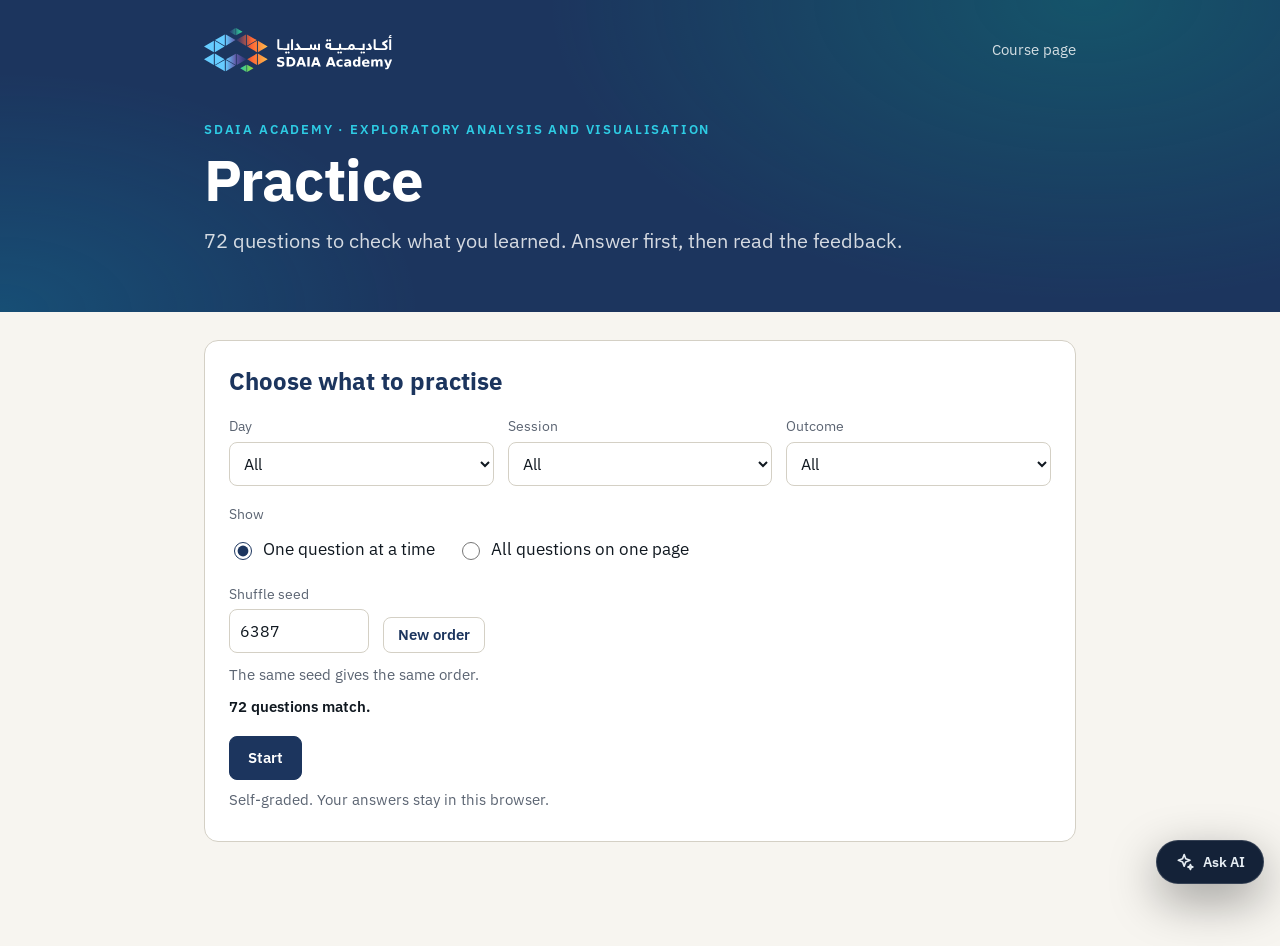
==== commit 0680de62: "Publish ds-203 2027.2.0 from 275c4e8" ====
--- a/practice.html
+++ b/practice.html
@@ -16,7 +16,7 @@
 <div class="top"><div class="logo"></div><nav><a href="index.html">Course page</a></nav></div>
 <div class="kicker">SDAIA Academy · Exploratory Analysis and Visualisation</div>
 <h1>Practice</h1>
-<p>71 questions to check what you learned. Answer first, then read the feedback.</p>
+<p>72 questions to check what you learned. Answer first, then read the feedback.</p>
 </div>
 </header>
 <main class="wrap" id="practice">
@@ -55,9 +55,10 @@
 <li><p>An analyst joins a table of 9,000 orders to a table of 30 warehouses to add each warehouse's region. The result has 9,640 rows. What should the analyst conclude first?</p><ul><li><b>A.</b> The join added the 640 orders that had been missing before</li><li><b>B.</b> Some orders were placed twice and the join has revealed them</li><li><b>C.</b> Some warehouse appears more than once in the warehouse table</li><li><b>D.</b> A join always adds a few rows, so the result can be used as it is</li></ul></li>
 <li><p>Across 200 shops on 365 days, daily footfall and daily sales correlate at 0.35. Summed over all shops by week, the two series correlate at 0.80. Which sentence is correct?</p><ul><li><b>A.</b> The weekly figure is the true correlation and the daily one is wrong</li><li><b>B.</b> The daily figure is the true correlation, since it uses more rows</li><li><b>C.</b> Both are correct, each for its own unit, and a report names the unit</li><li><b>D.</b> The two figures disagree, so one of the two tables has an error</li></ul></li>
 <li><p>A scatter plot of 300,000 deliveries (distance against delivery time) is a solid block. The operations manager asks: "How much longer does a delivery take at 20 km than at 5 km?" Which display answers that?</p><ul><li><b>A.</b> The same scatter plot drawn with smaller and fainter points</li><li><b>B.</b> A heatmap of the number of deliveries by distance and time</li><li><b>C.</b> The correlation coefficient of distance and delivery time</li><li><b>D.</b> The median delivery time inside bands of distance</li></ul></li>
-<li><p>A ministry lists the five schools with the most pupils absent last week. All five are among the largest schools in the country. What does the list show?</p><ul><li><b>A.</b> Which schools have the most pupils</li><li><b>B.</b> Which schools have an absence problem</li><li><b>C.</b> That large schools cause more absence</li><li><b>D.</b> That absence was recorded wrongly</li></ul></li>
+<li><p>A ministry lists the five schools with the most pupils absent last week. All five are among the largest schools in the country. What does the list show?</p><ul><li><b>A.</b> Mainly which schools are the largest</li><li><b>B.</b> Which schools have an absence problem</li><li><b>C.</b> That large schools cause more absence</li><li><b>D.</b> That absence was recorded wrongly</li></ul></li>
 <li><p>A bank wants to know at which branch a customer visit most often ends in a complaint. It has complaints per branch, customer visits per branch, staff per branch and accounts per branch. Which rate answers the question?</p><ul><li><b>A.</b> Complaints per thousand accounts held at the branch</li><li><b>B.</b> Complaints per thousand customer visits to the branch</li><li><b>C.</b> Complaints per member of staff at the branch</li><li><b>D.</b> Complaints at the branch as a share of all complaints</li></ul></li>
 <li><p>A table of complaint rates by clinic and age group shows the highest rate, 40 per thousand, for one clinic's patients over 80: 2 complaints from 50 visits. The publication rule asks for at least 10 complaints and 1,000 visits. What does the analyst do?</p><ul><li><b>A.</b> Withhold the cell and mark it as withheld in the table</li><li><b>B.</b> Publish the 2 complaints but not the 50 visits</li><li><b>C.</b> Replace the cell with the clinic's rate for all ages</li><li><b>D.</b> Publish it with a note that the rate is the highest</li></ul></li>
+<li><p>A national map colours each province by the number of bicycle thefts reported last year. The three darkest provinces hold the three largest cities. The minister asks where a parked bicycle is most at risk. What should the analyst do before answering?</p><ul><li><b>A.</b> Keep the counts and switch to a log colour scale so that the small provinces show</li><li><b>B.</b> Divide each count by land area and colour the thefts per square kilometre</li><li><b>C.</b> Divide each count by the registered bicycles, colour that rate, show the counts</li><li><b>D.</b> Keep the counts and use a rainbow palette so that the differences stand out more</li></ul></li>
 <li><p>A shop ran a sale in June 2024 and again in June 2025. June 2025 sales were 3% above June 2024, in line with the usual yearly growth. A manager says the 2025 sale had no effect. What is wrong with that?</p><ul><li><b>A.</b> Nothing: growth of 3% is what a month without a sale shows</li><li><b>B.</b> The comparison month also had a sale, so the effect cancels</li><li><b>C.</b> June should have been compared with May of the same year</li><li><b>D.</b> A single month is too short to compute any growth figure</li></ul></li>
 <li><p>Visits to a park were 20,000 in April 2024, a month without events. Visits usually grow 5% a year. A festival took place in April 2025 and visits were 26,250. By how much did April 2025 exceed its baseline?</p><ul><li><b>A.</b> By 5%, the usual growth from one year to the next</li><li><b>B.</b> By 20%, since 5,250 extra visits is a fifth of 26,250</li><li><b>C.</b> By 25%, since the baseline for April 2025 is 21,000</li><li><b>D.</b> By 31%, since 26,250 is 31% more than 20,000</li></ul></li>
 <li><p>A monthly series of electricity use shows a peak every August, each a little higher than the last, and one tall spike in a February. Which reading names the three parts correctly?</p><ul><li><b>A.</b> The August peaks are events, the rise is the season, the spike is the trend</li><li><b>B.</b> The August peaks are the trend, the rise is an event, the spike is the season</li><li><b>C.</b> The August peaks are the season, the rise is the trend, the spike is an event</li><li><b>D.</b> All three are the season, since each one recurs or could recur</li></ul></li>
@@ -115,7 +116,7 @@
 </section>
 </noscript>
 </main>
-<script type="application/json" id="academy-data">{"v":1,"engine":"1.0.0","build":{"at":"2026-11-15T14:45:38Z","version":"2027.1.0","commit":"c59b820"},"course":{"id":"ds-203","code":"DS-203","title":"Exploratory Analysis and Visualisation","track":"data-science","lang":"en","dir":"ltr","url":"https://sdaiaacademy.github.io/ds-203/","repo":"SDAIAAcademy/ds-203","home":"index.html","outcomes":[{"id":"LO1","text":"Distinguish exploratory from confirmatory analysis and explain why a pattern found by exploring needs a fresh test, given five findings from a past board report"},{"id":"LO2","text":"Prepare an analysis plan listing questions, units of observation, variables and the comparison that answers each, given the director's brief and the data dictionary"},{"id":"LO3","text":"Analyse distributions, relationships and change over time with summaries and charts suited to each variable type, given three years of visitor, occupancy and survey tables"},{"id":"LO4","text":"Use a grammar of graphics to map variables to position, colour and facets with honest scales, baselines and labels, given six misleading charts from earlier reports"},{"id":"LO5","text":"Test whether an apparent difference or correlation could arise by chance, using permutation or bootstrap resampling, given three patterns the board wants to announce"},{"id":"LO6","text":"Deliver a reproducible exploratory report that states findings, uncertainty, open questions and limits for a non-specialist reader, given an unseen dataset and a named audience"}],"unit":"day","units":[{"n":1,"id":"day1","label":"Day 1","title":"Questions and first looks","sessions":[{"n":1,"label":"Session 1","title":"Write the questions first"},{"n":2,"label":"Session 2","title":"Profiling a table"},{"n":3,"label":"Session 3","title":"Distributions"},{"n":4,"label":"Session 4","title":"Summaries that fit the shape"}]},{"n":2,"id":"day2","label":"Day 2","title":"Relationships and time","sessions":[{"n":1,"label":"Session 1","title":"Two variables at once"},{"n":2,"label":"Session 2","title":"Counts, rates and denominators"},{"n":3,"label":"Session 3","title":"Change over time"},{"n":4,"label":"Session 4","title":"When the total reverses"}]},{"n":3,"id":"day3","label":"Day 3","title":"Building honest charts","sessions":[{"n":1,"label":"Session 1","title":"Marks, encodings and scales"},{"n":2,"label":"Session 2","title":"Small multiples"},{"n":3,"label":"Session 3","title":"Charts that mislead"},{"n":4,"label":"Session 4","title":"Colour, labels and Arabic text"}]},{"n":4,"id":"day4","label":"Day 4","title":"Check and report","sessions":[{"n":1,"label":"Session 1","title":"Could it be chance"},{"n":2,"label":"Session 2","title":"Showing uncertainty"},{"n":3,"label":"Session 3","title":"The traps of exploring"},{"n":4,"label":"Session 4","title":"A report that reruns"}]},{"n":5,"id":"capstone","label":"Capstone","title":"Capstone: the exploratory report and its defence","sessions":[]}]},"ai":{"context":{"course":"context/course.md","courseJs":"context/course.js","day":null,"llms":"llms.txt"},"tasks":[],"tools":[]},"features":{},"strings":{},"questions":[{"id":"check-question-q1","type":"single","prompt":"The director asks: \"Did the festivals bring people, or would they have come anyway?\" Which rewrite belongs in the plan?","options":[{"key":"A","text":"Were the festivals successful for the region?"},{"key":"B","text":"How many arrivals were recorded in the festival months?"},{"key":"C","text":"By how much did arrivals in each festival month exceed the baseline for that month of the year?"},{"key":"D","text":"Did the festivals cause visitors to choose Tilal over other regions?"}],"correct":[2],"answer":null,"tolerance":null,"unit":null,"explanation":"It names the unit (a month), the variable (arrivals) and the comparison (the festival month against what season and trend lead us to expect).","misconceptions":["Keeps a word nobody can measure: 'successful' has no unit and no comparison","Names a variable and no comparison: a count of arrivals in October says nothing about what October would have been","","Promises a cause from data in which nothing was varied on purpose"],"lo":["LO2"],"day":1,"session":1,"slide":{"deck":"day1","id":"check-question","title":"Which rewrite can be answered?"},"level":null,"pool":"checkpoint"},{"id":"check-profile-q1","type":"single","prompt":"320 stays have 999 in the column nights. The data dictionary does not mention the value. What goes into the issue log?","options":[{"key":"A","text":"Set them to missing, record the 320 rows, and ask the register's owner what 999 stands for"},{"key":"B","text":"Replace them with the median length of stay so that no row is lost"},{"key":"C","text":"Keep them: a few very long stays are plausible in a tourism region"},{"key":"D","text":"Delete the 320 rows from the register before any analysis"}],"correct":[0],"answer":null,"tolerance":null,"unit":null,"explanation":"The length of those stays is unknown. Missing says so; any other value claims knowledge nobody has. The rows keep their other columns.","misconceptions":["","Hides 320 unknown values inside the most common answer and shrinks the spread","Treats a code as a measurement: the mean of nights would more than triple","Throws away the other nine columns of 320 stays, which are sound"],"lo":["LO3"],"day":1,"session":2,"slide":{"deck":"day1","id":"check-profile","title":"What do you do with the 999s?"},"level":null,"pool":"checkpoint"},{"id":"check-distribution-q1","type":"single","prompt":"Aws Al-Hudaif asks whether visitors from other regions come for one kind of trip or several. You have their 17,367 stays with the nights of each. What do you draw first?","options":[{"key":"A","text":"A box plot of nights for that market"},{"key":"B","text":"A bar with the mean number of nights and an error bar"},{"key":"C","text":"A histogram of nights with bins seven nights wide"},{"key":"D","text":"A histogram of nights with one bin for each night"}],"correct":[3],"answer":null,"tolerance":null,"unit":null,"explanation":"\"One kind or several\" is a question about humps. Only a histogram with bins fine enough to separate them can show two.","misconceptions":["Draws five numbers: two humps and one hump with the same quartiles give the same box","One number for a variable whose shape is the question","Bins of a week merge a weekend trip and a five-night stay into one bar",""],"lo":["LO3"],"day":1,"session":3,"slide":{"deck":"day1","id":"check-distribution","title":"Which chart for which question?"},"level":null,"pool":"checkpoint"},{"id":"check-summary-q1","type":"single","prompt":"A museum records minutes spent inside by each visitor. 45% of the records show 0 minutes because those visitors used only the cafe. The others stay a median of 70 minutes. Which summary is honest?","options":[{"key":"A","text":"Visitors spend a mean of 41 minutes in the museum"},{"key":"B","text":"45% of visitors use only the cafe; the others stay a median of 70 minutes"},{"key":"C","text":"The median visitor spends 25 minutes in the museum"},{"key":"D","text":"Museum visitors stay a median of 70 minutes inside"}],"correct":[1],"answer":null,"tolerance":null,"unit":null,"explanation":"A zero-heavy variable holds two groups. Give the share at zero, then a summary of the rest, and the reader can see both.","misconceptions":["Averages cafe users with museum visitors: nobody stays the average time","","The median of all records lands between two groups and describes neither of them","Drops nearly half of the visitors without saying so, which a reader cannot see"],"lo":["LO3"],"day":1,"session":4,"slide":{"deck":"day1","id":"check-summary","title":"Which sentence goes into the report?"},"level":null,"pool":"checkpoint"},{"id":"review-day-1-q1","type":"single","prompt":"Spend per stay has a mean of 2,736 riyals and a median of 1,498. It is missing for 22% of day visits and 2% of overnight stays. Which sentence is honest?","options":[{"key":"A","text":"A typical party spends about 2,700 riyals in the region"},{"key":"B","text":"Half of the parties that reported spend spent under 1,500 riyals; day visits are under-reported"},{"key":"C","text":"Spend is about 1,500 riyals once missing values are filled in"},{"key":"D","text":"Spend cannot be summarised until the largest stays are removed"}],"correct":[1],"answer":null,"tolerance":null,"unit":null,"explanation":"A long tail calls for the median, and a summary carries what was left out and whom it concerns.","misconceptions":["The mean is pulled up by a few very large stays; most parties spend far less than 2,736","","Filling the gaps with the median hides that the missing values sit mostly with day visitors","A long right tail is the normal shape of spend, not an error to delete"],"lo":["LO3"],"day":2,"session":null,"slide":{"deck":"day2","id":"review-day-1","title":"Which summary would you send the director?"},"level":null,"pool":"checkpoint"},{"id":"check-two-variables-q1","type":"single","prompt":"A transport authority has 2 million trips, each with distance and fare. An analyst wants to show how fare rises with distance. What should the first chart be?","options":[{"key":"A","text":"A scatter plot of every trip, so that no trip is left out"},{"key":"B","text":"A scatter plot of 200 trips picked at random from the file"},{"key":"C","text":"The correlation of fare and distance, printed as one figure"},{"key":"D","text":"A binned heatmap of the trips, then the median fare by distance band"}],"correct":[3],"answer":null,"tolerance":null,"unit":null,"explanation":"With many points, show density by counting in cells, then answer \"how much\" with a summary inside bins of x.","misconceptions":["Two million opaque points overlap into a solid shape that hides where most trips are","A sample of 200 trips shows a few points and loses the rare long trips entirely","One coefficient gives no picture of the shape, and it changes with the unit chosen",""],"lo":["LO3"],"day":2,"session":1,"slide":{"deck":"day2","id":"check-two-variables","title":"Which picture, and which number?"},"level":null,"pool":"checkpoint"},{"id":"check-rates-q1","type":"single","prompt":"A city logs 420 pothole reports in District A (300 km of road) and 150 in District B (60 km of road). The mayor asks where the roads are worse. What do you report?","options":[{"key":"A","text":"District B: 2.5 reports per km of road against 1.4 in District A"},{"key":"B","text":"District A: it has almost three times as many reports as B"},{"key":"C","text":"Both: the city has 570 reports on 360 km, or 1.6 per km"},{"key":"D","text":"Neither: reports per resident are needed before any answer"}],"correct":[0],"answer":null,"tolerance":null,"unit":null,"explanation":"The question is about roads, so the count is divided by what could have had a pothole: kilometres of road, with both parts shown.","misconceptions":["","Ranks by count, which follows the length of the road network and not its condition","Adds the two districts together, which answers no question about either of them","Residents report, but the question is about roads, so road length is the fitting denominator"],"lo":["LO3"],"day":2,"session":2,"slide":{"deck":"day2","id":"check-rates","title":"Which sentence can be printed?"},"level":null,"pool":"checkpoint"},{"id":"check-time-q1","type":"single","prompt":"A library ran a reading campaign in March 2025. Loans were 9,000 in February 2025, 11,500 in March 2025 and 11,000 in March 2024. Loans grew 3% a year before the campaign. Which statement is supported?","options":[{"key":"A","text":"The campaign raised loans by 28%, from 9,000 to 11,500"},{"key":"B","text":"Loans stood 4.5% above the level expected without a campaign"},{"key":"C","text":"Loans stood about 1.5% above a baseline of 11,330 for March 2025"},{"key":"D","text":"The campaign failed, since loans rose less than in a normal year"}],"correct":[2],"answer":null,"tolerance":null,"unit":null,"explanation":"The baseline is the same month a year earlier, grown by the usual 3%: 11,330. The excess is 170 loans, small enough to be within the baseline's own wobble.","misconceptions":["Compares March with February, which mixes the campaign with the usual seasonal rise in March","Uses the same month but forgets that loans were already growing 3% a year","","A single March cannot show a failure; the excess is small and the baseline has its own error"],"lo":["LO3"],"day":2,"session":3,"slide":{"deck":"day2","id":"check-time","title":"Compared with what?"},"level":null,"pool":"checkpoint"},{"id":"check-reversal-q1","type":"single","prompt":"A centre's pass rate fell from 82% to 76%. Evening courses always pass less often than day courses, and evening enrolment doubled. What comes before writing \"teaching quality fell\"?","options":[{"key":"A","text":"Wait for one more year of results so that the fall is certain"},{"key":"B","text":"Compare pass rates inside day and evening courses, and the shares of each"},{"key":"C","text":"Recompute the pass rate for day courses only and report that figure"},{"key":"D","text":"Weight the pass rate by enrolment so that large courses count for more"}],"correct":[1],"answer":null,"tolerance":null,"unit":null,"explanation":"The groups differ in level and their shares changed: the total may have fallen with both pass rates steady or rising. Look at the parts and at the mix.","misconceptions":["A larger sample narrows the uncertainty of 76%; it cannot separate a change of mix from a change of quality","","Removing the evening courses changes the question and discards the group that grew","The total already is the weighted average; weighting it again by enrolment changes nothing"],"lo":["LO3"],"day":2,"session":4,"slide":{"deck":"day2","id":"check-reversal","title":"What do you check first?"},"level":null,"pool":"checkpoint"},{"id":"review-day-2-q1","type":"single","prompt":"A report says: \"Branch C has the most late deliveries: 310 this quarter.\" Before the sentence is printed, what has to stand beside 310?","options":[{"key":"A","text":"The average number of late deliveries per branch"},{"key":"B","text":"The number of late deliveries in the quarter before"},{"key":"C","text":"A p-value for the difference between the branches"},{"key":"D","text":"The deliveries Branch C made, so 310 becomes a rate"}],"correct":[3],"answer":null,"tolerance":null,"unit":null,"explanation":"A count ranks by size. \"Most late deliveries\" needs its denominator before it can mean \"worst\".","misconceptions":["An average of late deliveries over branches is still a count; it does not allow for the size of Branch C","Last quarter's count shows change in Branch C, not whether it is worse than other branches","A chance check comes after the comparison is right; it cannot repair a count used as a rate",""],"lo":["LO3"],"day":3,"session":null,"slide":{"deck":"day3","id":"review-day-2","title":"What does the director need beside this number?"},"level":null,"pool":"checkpoint"},{"id":"check-grammar-q1","type":"single","prompt":"A chart must let a manager compare average waiting time across 12 clinics, and also show roughly how many patients each clinic sees. Which specification serves that?","options":[{"key":"A","text":"Clinic on y, patients on x, waiting time as circle size"},{"key":"B","text":"Clinic on y sorted by wait, waiting time on x, patients as circle size"},{"key":"C","text":"Clinic on y, patients on x, waiting time as colour intensity"},{"key":"D","text":"A pie chart with one slice per clinic, sized by waiting time"}],"correct":[1],"answer":null,"tolerance":null,"unit":null,"explanation":"The comparison the reader must make gets position on a common scale; the context gets a weaker channel.","misconceptions":["Area is read far less precisely than position, so the comparison that matters gets the weak channel","","Colour intensity is the least precise channel, and twelve shades cannot be ranked by eye","Twelve slices compare by angle, and the chart has nowhere to put the patients"],"lo":["LO4"],"day":3,"session":1,"slide":{"deck":"day3","id":"check-grammar","title":"Which channel for which variable?"},"level":null,"pool":"checkpoint"},{"id":"check-facets-q1","type":"single","prompt":"Weekly sales of 8 product lines are drawn as small multiples. The largest line sells fifty times the smallest. The manager asks: \"Which lines have a December peak?\" Which design answers that?","options":[{"key":"A","text":"A shared y scale, so that all eight panels can be compared"},{"key":"B","text":"A single panel with eight lines, one colour for each line"},{"key":"C","text":"A y scale per panel from zero, with a note that scales differ"},{"key":"D","text":"A y scale per panel, fitted tightly to each line's range"}],"correct":[2],"answer":null,"tolerance":null,"unit":null,"explanation":"The question is about shape, so each panel gets its own scale; from zero, so that a peak keeps its true proportion; with a note, so that heights are not compared across panels.","misconceptions":["On a shared scale the small lines are flat, so their December peak cannot be seen","One panel with eight colours puts the small lines in the bottom pixels and needs a legend","","A scale that does not start at zero exaggerates each peak by a different amount in each panel"],"lo":["LO4"],"day":3,"session":2,"slide":{"deck":"day3","id":"check-facets","title":"Shared or free?"},"level":null,"pool":"checkpoint"},{"id":"check-misleading-q1","type":"single","prompt":"A slide shows app downloads \"since launch\" as a line that rises every month, under the title \"Growth is accelerating\". Monthly downloads have in fact been falling for half a year. Which fault is this, and which repair?","options":[{"key":"A","text":"Cut baseline: restart the y axis of the line at zero"},{"key":"B","text":"Picked window: add the months before the launch"},{"key":"C","text":"Two axes: move downloads to a second panel"},{"key":"D","text":"Running total: plot the downloads of each month"}],"correct":[3],"answer":null,"tolerance":null,"unit":null,"explanation":"A cumulative line can only rise. \"Is it growing\" is a question about the amount per period, so plot that.","misconceptions":["The axis may well start at zero; a cumulative line misleads whatever its baseline is","The whole period is shown; the trouble is the measure, which cannot go down","There is one axis and one series; nothing is being stretched to match another line",""],"lo":["LO4"],"day":3,"session":3,"slide":{"deck":"day3","id":"check-misleading","title":"Name the fault"},"level":null,"pool":"checkpoint"},{"id":"check-colour-q1","type":"single","prompt":"A line chart of four regions uses red, green, blue and orange lines and a legend. It will be printed in a bilingual annual report. Which single change helps the most readers?","options":[{"key":"A","text":"Label each line at its end, and give each its own dash pattern"},{"key":"B","text":"Make the four lines thicker so that the colours show better"},{"key":"C","text":"Use four shades of one blue, from light to dark"},{"key":"D","text":"Add the region names to the legend in both languages"}],"correct":[0],"answer":null,"tolerance":null,"unit":null,"explanation":"Direct labels and a second channel work in grey print and for readers with a colour-vision deficiency. A legend that depends on colour alone does not.","misconceptions":["","Thicker lines are easier to see and exactly as hard to tell apart by colour","A light-to-dark ramp suggests an order among regions that the data does not have","A longer legend is still decoded by colour, which fails in grey print and for red-green deficiency"],"lo":["LO4"],"day":3,"session":4,"slide":{"deck":"day3","id":"check-colour","title":"Which change comes first?"},"level":null,"pool":"checkpoint"},{"id":"review-day-3-q1","type":"single","prompt":"A service desk's monthly response time moved between 41 and 46 minutes over two years. The changes must be visible. Which chart is honest?","options":[{"key":"A","text":"Bars, with the y axis from 40 to 47 minutes"},{"key":"B","text":"Bars, with the y axis from 0 to 50 minutes"},{"key":"C","text":"A line with points, y axis from 40 to 47, range stated in the title"},{"key":"D","text":"A filled area, with the y axis from 40 to 47 minutes"}],"correct":[2],"answer":null,"tolerance":null,"unit":null,"explanation":"A point or a line is read by its position, so its axis may start where the data starts if the chart says so. Bars and areas are read from their base.","misconceptions":["A bar is read by its length, so an axis from 40 makes 46 look six times 41","Honest and unreadable: the changes of interest are flattened into a level band","","An area is read from its base like a bar, so it needs zero as much as a bar does"],"lo":["LO4"],"day":4,"session":null,"slide":{"deck":"day4","id":"review-day-3","title":"Where may this axis start?"},"level":null,"pool":"checkpoint"},{"id":"check-chance-q1","type":"single","prompt":"A school network has test scores of 4,000 pupils in 40 schools. Twenty schools used a new timetable. The analyst wants an interval for the difference in mean score between the two groups of schools. What should be resampled?","options":[{"key":"A","text":"The 4,000 pupils, drawn again with replacement"},{"key":"B","text":"The timetable labels of the pupils, shuffled"},{"key":"C","text":"The 4,000 scores, drawn within each school"},{"key":"D","text":"The 40 schools, drawn again with replacement"}],"correct":[3],"answer":null,"tolerance":null,"unit":null,"explanation":"The timetable was applied to schools, so the school is the unit: 40 independent units, not 4,000.","misconceptions":["Pupils in one school share teachers and intake, so treating them as independent makes the interval too narrow","Shuffling labels tests whether a difference exists; it does not give an interval for its size","Resampling scores without their pupils or schools destroys the structure being studied",""],"lo":["LO5"],"day":4,"session":1,"slide":{"deck":"day4","id":"check-chance","title":"Which procedure, on which unit?"},"level":null,"pool":"checkpoint"},{"id":"check-uncertainty-q1","type":"single","prompt":"Two call centres have mean satisfaction 4.3 (interval 4.1 to 4.5, n = 80) and 4.1 (interval 4.0 to 4.2, n = 600). The intervals overlap. Which statement is supported?","options":[{"key":"A","text":"The two centres deliver the same level of satisfaction"},{"key":"B","text":"This sample cannot rank them; the difference needs its own interval"},{"key":"C","text":"The first centre is better, since its mean is higher"},{"key":"D","text":"The second centre is better, since its interval is narrower"}],"correct":[1],"answer":null,"tolerance":null,"unit":null,"explanation":"Overlapping intervals leave the order open. A claim about two groups rests on the interval of their difference.","misconceptions":["Overlap shows the sample cannot order the two centres; it does not show that they are equal","","The higher mean rests on 80 responses and its interval reaches down to 4.1","A narrower interval reflects a larger sample, not a better or more reliable service"],"lo":["LO5"],"day":4,"session":2,"slide":{"deck":"day4","id":"check-uncertainty","title":"What may the report say?"},"level":null,"pool":"checkpoint"},{"id":"check-exploring-q1","type":"single","prompt":"An analyst compares churn between customers who did and did not use each of 40 app features. One feature shows a difference with p = 0.02. The team wants to announce \"Feature X reduces churn\". What should the analyst say?","options":[{"key":"A","text":"It is exploratory: expected among 40 looks; test it once on new customers"},{"key":"B","text":"It is confirmed, because the p-value is well below 0.05"},{"key":"C","text":"It will be confirmed once the test is rerun with more shuffles"},{"key":"D","text":"It should be discarded and left out of the report entirely"}],"correct":[0],"answer":null,"tolerance":null,"unit":null,"explanation":"With 40 comparisons, at least one p-value below 0.05 has an 87% chance when nothing is there. The data that suggested the pattern cannot confirm it.","misconceptions":["","A p-value below 0.05 for one comparison out of forty is what chance alone usually delivers","A larger resample makes the same p-value more exact; it does not undo the search across 40 features","A pattern found by searching can be real; the label and a fresh test are the fair response, not silence"],"lo":["LO1"],"day":4,"session":3,"slide":{"deck":"day4","id":"check-exploring","title":"What is this finding worth?"},"level":null,"pool":"checkpoint"},{"id":"check-report-q1","type":"single","prompt":"A colleague sends a notebook and a PDF report. In the notebook, one cell loads cleaned_final_v3.csv from their desktop, and the bootstrap has no seed. Which request comes first?","options":[{"key":"A","text":"Set a seed, so that the intervals stop changing"},{"key":"B","text":"Send the cleaned file along with the notebook"},{"key":"C","text":"List the library versions that were used"},{"key":"D","text":"Start from the raw data, with the cleaning steps as code"}],"correct":[3],"answer":null,"tolerance":null,"unit":null,"explanation":"One path from raw data to page comes first: a hand-made intermediate file is a cache with no code behind it. Then the seed, then the versions.","misconceptions":["A seed makes the draws repeatable, but the numbers would still rest on a file nobody else can rebuild","A copy of the cleaned file lets the notebook run and still hides every decision made in cleaning it","Pinned versions help once the path from the raw data exists; they cannot replace it",""],"lo":["LO6"],"day":4,"session":4,"slide":{"deck":"day4","id":"check-report","title":"Will this report rerun?"},"level":null,"pool":"checkpoint"},{"id":"q-plan-01","type":"single","prompt":"A hospital manager writes: \"Are our clinics doing well on waiting?\" The appointments table has one row per appointment, with clinic, booking date, visit date and minutes waited. Which rewrite is ready for an analysis plan?","options":[{"key":"A","text":"Which of our clinics are performing badly on waiting, and which well?"},{"key":"B","text":"Why do some clinics make their patients wait longer than others?"},{"key":"C","text":"How long do patients wait at our clinics before they are seen?"},{"key":"D","text":"What is the median wait per appointment, by clinic, in 2025?"}],"correct":[3],"answer":null,"tolerance":null,"unit":null,"explanation":"It names the unit (an appointment), the variable (minutes waited), the comparison (by clinic) and the period.","misconceptions":["Keeps a judgement word, \"badly\", that has no measure","Asks for a cause, which a table of appointments cannot give","Names a variable and no comparison or unit",""],"lo":["LO2"],"day":1,"session":1,"slide":{"deck":"day1","id":"anatomy-of-a-question","title":"An answerable question names four things"},"level":"apply","pool":"practice"},{"id":"q-plan-02","type":"single","prompt":"A library has a loans table (one row per loan) and a members table (one row per member). An analyst counts the rows of the loans table for 2025 and reports \"18,400 people borrowed a book\". What is wrong?","options":[{"key":"A","text":"A count cannot be reported without a percentage beside it"},{"key":"B","text":"The loans table should have been joined to the members table before counting"},{"key":"C","text":"The count is of loans, so a member with ten loans is counted ten times"},{"key":"D","text":"The year 2025 is too short a period for a count of members"}],"correct":[2],"answer":null,"tolerance":null,"unit":null,"explanation":"One row is one loan. Counting rows counts loans; people need a count of distinct members.","misconceptions":["Confuses a presentation habit with the error, which is the unit","Believes a join fixes the unit; a join alone still leaves one row per loan","","Looks for the fault in the period, not in what a row is"],"lo":["LO2"],"day":1,"session":1,"slide":{"deck":"day1","id":"unit-of-observation","title":"\"Visitors\" is a different thing in every table"},"level":"apply","pool":"practice"},{"id":"q-plan-03","type":"single","prompt":"A plan entry reads: question \"How do complaints differ across branches?\", table \"complaints\", unit \"one complaint\", variables [\"branch\"], comparison \"look at complaints by branch\". Which part fails a plan checklist first?","options":[{"key":"A","text":"The unit, because a single complaint is too small a unit to analyse on its own"},{"key":"B","text":"The comparison, because it does not say what is set against what"},{"key":"C","text":"The question, because it does not end with the name of the branch concerned"},{"key":"D","text":"The table, because complaints need a second table before they can be counted"}],"correct":[1],"answer":null,"tolerance":null,"unit":null,"explanation":"A comparison names the two things compared and the measure; \"look at\" names neither, and a rate needs its denominator.","misconceptions":["Mistakes a fine-grained unit for a fault; the unit is correct for this table","","Invents a rule about the wording of the question","Counting complaints needs one table; it is the rate that needs a second"],"lo":["LO2"],"day":1,"session":1,"slide":{"deck":"day1","id":"the-plan","title":"The plan is a table, and it passes a checklist"},"level":"analyze","pool":"practice"},{"id":"q-explore-01","type":"single","prompt":"An analyst tabulates average basket value by weekday, by store and by payment method, and notices that card payments on Thursdays are highest. She reports: \"Thursday card payments are the most valuable\". How should the finding be labelled?","options":[{"key":"A","text":"Confirmed, because it was computed from the complete sales table of the year"},{"key":"B","text":"Confirmed, because a difference this large between groups cannot be chance"},{"key":"C","text":"Exploratory, because sales data can never be used to confirm any pattern"},{"key":"D","text":"Exploratory, because the comparison was chosen after looking at many cuts"}],"correct":[3],"answer":null,"tolerance":null,"unit":null,"explanation":"The pattern was picked because it stood out among many comparisons; the data that suggested it cannot also confirm it.","misconceptions":["Believes complete data makes a searched pattern confirmed","Takes the size of a gap as proof that it was not selected","Thinks the kind of data decides; it is the order of question and look that decides",""],"lo":["LO1"],"day":1,"session":1,"slide":{"deck":"day1","id":"exploratory-or-confirmatory","title":"Exploring finds questions; confirming answers one fixed in advance"},"level":"understand","pool":"practice"},{"id":"q-explore-02","type":"single","prompt":"A pattern was found by exploring the 2024 survey: members rate evening classes higher. What would make it a confirmed finding?","options":[{"key":"A","text":"Writing it down now and testing it on the 2025 survey, not yet looked at"},{"key":"B","text":"Recomputing it on the 2024 survey with a different software package and seed"},{"key":"C","text":"Finding a second pattern in the 2024 survey that points the same way as this"},{"key":"D","text":"Showing the 2024 chart to three colleagues who all agree with the reading"}],"correct":[0],"answer":null,"tolerance":null,"unit":null,"explanation":"A fresh test fixes the comparison first and uses data that played no part in finding the pattern.","misconceptions":["","Confuses reproducing a number with testing a claim","More searching in the same data adds comparisons, not evidence","Agreement about a chart is not a test of what the chart suggests"],"lo":["LO1"],"day":1,"session":1,"slide":{"deck":"day1","id":"what-the-plan-cannot-do","title":"The plan answers \"what happened\", not \"why\""},"level":"apply","pool":"practice"},{"id":"q-profile-01","type":"single","prompt":"An orders table should have one row per order. It has 52,300 rows and 52,000 distinct order numbers. The 300 repeated order numbers each appear twice, with different delivery dates. What goes into the issue log?","options":[{"key":"A","text":"Record 300 orders with conflicting rows and ask the owner which is right"},{"key":"B","text":"Keep the row with the later delivery date, which is the more recent one"},{"key":"C","text":"Drop the second row of each pair, since they are plainly double entries"},{"key":"D","text":"Average the two delivery dates of each pair and keep one row per order"}],"correct":[0],"answer":null,"tolerance":null,"unit":null,"explanation":"Rows that share a key and differ are a conflict, not a copy; choosing between them is the owner's decision.","misconceptions":["","Invents a rule that the later row is right","Treats conflicting rows as exact copies","Creates a delivery date that never existed"],"lo":["LO3"],"day":1,"session":2,"slide":{"deck":"day1","id":"grain-and-key","title":"40,600 rows hold 40,000 stays"},"level":"apply","pool":"practice"},{"id":"q-profile-02","type":"single","prompt":"In a customer survey, income is missing for 7% of respondents overall: 3% of those under 40 and 19% of those over 60. An analyst reports mean income from the rows that have a value. What is the main risk?","options":[{"key":"A","text":"The mean rests on 7% fewer rows, so its standard error is slightly larger"},{"key":"B","text":"The 7% is too small a share to affect any summary"},{"key":"C","text":"The mean cannot be computed while any value is missing"},{"key":"D","text":"The mean describes younger respondents more than all respondents"}],"correct":[3],"answer":null,"tolerance":null,"unit":null,"explanation":"The missing values sit with one group, so the rows that remain over-represent the other.","misconceptions":["Sees only the loss of rows, not who is lost","Judges by the overall share and ignores where the missing values are","Confuses a software default with a statistical problem",""],"lo":["LO3"],"day":1,"session":2,"slide":{"deck":"day1","id":"where-missing-sits","title":"The share of missing values matters less than where they sit"},"level":"analyze","pool":"practice"},{"id":"q-profile-03","type":"single","prompt":"A column \"age\" in a membership table has a minimum of 0, a maximum of 120 and a spike of 412 rows at exactly 0. The form allows the field to be skipped. What is the most likely reading, and the first step?","options":[{"key":"A","text":"0 stands for \"not given\"; set those values to missing and record 412 rows"},{"key":"B","text":"The spike is random noise in a large table; smooth it away with a wider bin"},{"key":"C","text":"412 members are infants enrolled by their parents; keep the values as they are"},{"key":"D","text":"0 is a data-entry error for 10; add ten years to those rows and record it"}],"correct":[0],"answer":null,"tolerance":null,"unit":null,"explanation":"A spike at a default value in an optional field is a code for missing, not a measurement.","misconceptions":["","Treats a structural spike as sampling noise","Takes a default value for a real age","Replaces one invented value with another"],"lo":["LO3"],"day":1,"session":2,"slide":{"deck":"day1","id":"impossible-values","title":"A code that poses as a number moves every summary"},"level":"apply","pool":"practice"},{"id":"q-dist-01","type":"single","prompt":"Delivery times at a courier have a median of 2 days for city A and for city B, and the same quartiles. In city A nearly all parcels take 1 to 3 days. In city B half take 1 day and half take 3 to 4 days. Which chart shows the difference?","options":[{"key":"A","text":"A box plot of delivery days for each city"},{"key":"B","text":"A pie chart of the share of parcels delivered in each city"},{"key":"C","text":"A bar chart of the median number of delivery days for each city"},{"key":"D","text":"A histogram of delivery days for each city, one bin per day"}],"correct":[3],"answer":null,"tolerance":null,"unit":null,"explanation":"Two humps and one hump can share the same five numbers; only the histogram shows the shape.","misconceptions":["A box draws the five numbers, which are equal here","Shows the size of each city, not the delivery times","A single number per city, and the numbers are equal",""],"lo":["LO3"],"day":1,"session":3,"slide":{"deck":"day1","id":"what-the-box-hides","title":"The box cannot show two humps"},"level":"analyze","pool":"practice"},{"id":"q-dist-02","type":"single","prompt":"A gym chain compares the visit lengths of 9,000 standard members and 600 premium members with two histograms on the same count axis. The premium histogram is a flat strip along the bottom. What is the repair?","options":[{"key":"A","text":"Replace both histograms with the two group means"},{"key":"B","text":"Remove the standard members so that the premium members can be seen"},{"key":"C","text":"Give each histogram its own count axis and place them side by side"},{"key":"D","text":"Draw each group as shares of its own total, on a common share axis"}],"correct":[3],"answer":null,"tolerance":null,"unit":null,"explanation":"Shares put groups of unequal size on the same footing, so the shapes can be compared.","misconceptions":["Throws away the shapes that the question is about","Removes the comparison the chart was drawn for","Makes the shapes visible but invites comparing bar heights across different scales",""],"lo":["LO3"],"day":1,"session":3,"slide":{"deck":"day1","id":"shares-not-counts","title":"To compare groups of unequal size, compare shares"},"level":"apply","pool":"practice"},{"id":"q-summary-01","type":"single","prompt":"House prices in a district have a mean of 1.9 million riyals and a median of 1.2 million. A report says \"the typical house costs 1.9 million\". What should it say?","options":[{"key":"A","text":"No typical price can be given for a skewed variable"},{"key":"B","text":"The typical house costs 1.2 million; a few very expensive houses pull the mean up"},{"key":"C","text":"The typical house costs 1.9 million; the mean uses every house and is more accurate"},{"key":"D","text":"The typical house costs 1.55 million, the midpoint of mean and median"}],"correct":[1],"answer":null,"tolerance":null,"unit":null,"explanation":"Half of the houses cost less than the median; with a long right tail most houses cost less than the mean.","misconceptions":["Gives up where the median does the job","","Takes \"uses every value\" for \"describes a typical value\"","Averages two summaries that answer different questions"],"lo":["LO3"],"day":1,"session":4,"slide":{"deck":"day1","id":"mean-follows-tail","title":"The gap between mean and median is a first reading of the shape"},"level":"apply","pool":"practice"},{"id":"q-summary-02","type":"single","prompt":"Two branches both have a mean rating of 3.5 on a 1 to 5 scale. In branch A nearly everyone gives 3 or 4. In branch B half give 5 and half give 2. Which report lets a manager see the difference?","options":[{"key":"A","text":"The mean rating of each branch, given with two decimals"},{"key":"B","text":"The median rating of each branch"},{"key":"C","text":"The total number of ratings of each branch"},{"key":"D","text":"The share of customers at each score, for each branch"}],"correct":[3],"answer":null,"tolerance":null,"unit":null,"explanation":"Shares by score show that branch B has a large dissatisfied group that an average conceals.","misconceptions":["More decimals of the same number show nothing new","One number per branch again; it cannot show a split","Shows how many answered, not what they answered",""],"lo":["LO3"],"day":1,"session":4,"slide":{"deck":"day1","id":"scores-need-shares","title":"A score from 1 to 5 is summarised by shares"},"level":"analyze","pool":"practice"},{"id":"q-summary-03","type":"single","prompt":"A caption reads: \"Median spend per visitor: 310 riyals.\" The table behind it has 8,000 visitors, of whom 2,100 gave no spend; most of those were visitors on free school trips. What is missing from the caption?","options":[{"key":"A","text":"The number of visitors the median rests on and who was left out"},{"key":"B","text":"The mean spend as well, so that the reader has both summaries at hand"},{"key":"C","text":"The standard deviation of spend"},{"key":"D","text":"The date on which the table was exported"}],"correct":[0],"answer":null,"tolerance":null,"unit":null,"explanation":"A summary carries its number of values and what was excluded; here a quarter of the visitors, of one kind, are not in it.","misconceptions":["","A second summary of the same rows does not reveal the excluded rows","Describes spread among the included rows only","Useful for the record, and it does not tell the reader who is missing"],"lo":["LO3"],"day":1,"session":4,"slide":{"deck":"day1","id":"summary-carries-n","title":"Every question gets a chart, a summary and two sentences"},"level":"evaluate","pool":"practice"},{"id":"q-two-01","type":"single","prompt":"An analyst joins a table of 9,000 orders to a table of 30 warehouses to add each warehouse's region. The result has 9,640 rows. What should the analyst conclude first?","options":[{"key":"A","text":"The join added the 640 orders that had been missing before"},{"key":"B","text":"Some orders were placed twice and the join has revealed them"},{"key":"C","text":"Some warehouse appears more than once in the warehouse table"},{"key":"D","text":"A join always adds a few rows, so the result can be used as it is"}],"correct":[2],"answer":null,"tolerance":null,"unit":null,"explanation":"A join to a table with one row per warehouse cannot add rows. More rows than before means a key is repeated on the other side.","misconceptions":["Reads extra rows as recovered data; a join cannot create orders","Looks for the fault in the orders, which the join did not change","","Treats a changed row count as normal and skips the cheapest check there is"],"lo":["LO3"],"day":2,"session":1,"slide":{"deck":"day2","id":"one-unit-first","title":"Two tables relate only at one unit of observation"},"level":"apply","pool":"practice"},{"id":"q-two-02","type":"single","prompt":"Across 200 shops on 365 days, daily footfall and daily sales correlate at 0.35. Summed over all shops by week, the two series correlate at 0.80. Which sentence is correct?","options":[{"key":"A","text":"The weekly figure is the true correlation and the daily one is wrong"},{"key":"B","text":"The daily figure is the true correlation, since it uses more rows"},{"key":"C","text":"Both are correct, each for its own unit, and a report names the unit"},{"key":"D","text":"The two figures disagree, so one of the two tables has an error"}],"correct":[2],"answer":null,"tolerance":null,"unit":null,"explanation":"Adding up shops and days averages away what is particular to one shop on one day. A correlation belongs to the table it was computed on.","misconceptions":["Believes aggregation reveals a truer value; it answers a different question","Believes more rows make a coefficient more correct","","Expects one coefficient per pair of variables whatever the unit"],"lo":["LO3"],"day":2,"session":1,"slide":{"deck":"day2","id":"correlation-and-unit","title":"One relation, two units, two correlations"},"level":"analyze","pool":"practice"},{"id":"q-two-03","type":"single","prompt":"A scatter plot of 300,000 deliveries (distance against delivery time) is a solid block. The operations manager asks: \"How much longer does a delivery take at 20 km than at 5 km?\" Which display answers that?","options":[{"key":"A","text":"The same scatter plot drawn with smaller and fainter points"},{"key":"B","text":"A heatmap of the number of deliveries by distance and time"},{"key":"C","text":"The correlation coefficient of distance and delivery time"},{"key":"D","text":"The median delivery time inside bands of distance"}],"correct":[3],"answer":null,"tolerance":null,"unit":null,"explanation":"A \"how much\" question about y at given x is answered by a summary of y inside bins of x.","misconceptions":["Transparency shows where points are dense, not a value of y at a given x","A heatmap shows where deliveries are, and leaves the reader to guess the middle","One coefficient says how closely points follow a line, not how many minutes",""],"lo":["LO3"],"day":2,"session":1,"slide":{"deck":"day2","id":"binned-medians","title":"To read \"how much\", summarise y inside bins of x"},"level":"apply","pool":"practice"},{"id":"q-rate-01","type":"single","prompt":"A ministry lists the five schools with the most pupils absent last week. All five are among the largest schools in the country. What does the list show?","options":[{"key":"A","text":"Which schools have the most pupils"},{"key":"B","text":"Which schools have an absence problem"},{"key":"C","text":"That large schools cause more absence"},{"key":"D","text":"That absence was recorded wrongly"}],"correct":[0],"answer":null,"tolerance":null,"unit":null,"explanation":"A count of absent pupils follows the number of pupils. Without a rate the list ranks schools by size.","misconceptions":["","Reads a count as a rate","Reads a pattern produced by size as an effect of size","Suspects the recording when the measure is the issue"],"lo":["LO3"],"day":2,"session":2,"slide":{"deck":"day2","id":"counts-rank-size","title":"A ranking by count is mostly a ranking by size"},"level":"analyze","pool":"practice"},{"id":"q-rate-02","type":"single","prompt":"A bank wants to know at which branch a customer visit most often ends in a complaint. It has complaints per branch, customer visits per branch, staff per branch and accounts per branch. Which rate answers the question?","options":[{"key":"A","text":"Complaints per thousand accounts held at the branch"},{"key":"B","text":"Complaints per thousand customer visits to the branch"},{"key":"C","text":"Complaints per member of staff at the branch"},{"key":"D","text":"Complaints at the branch as a share of all complaints"}],"correct":[1],"answer":null,"tolerance":null,"unit":null,"explanation":"The denominator is whoever could have produced the event: here, a customer visit.","misconceptions":["Counts accounts, many of which never visit a branch","","Measures workload per employee, which is a different question","A share of all complaints is the count again, divided by a constant"],"lo":["LO3"],"day":2,"session":2,"slide":{"deck":"day2","id":"choose-a-denominator","title":"The denominator is whoever could have produced the event"},"level":"apply","pool":"practice"},{"id":"q-rate-03","type":"single","prompt":"A table of complaint rates by clinic and age group shows the highest rate, 40 per thousand, for one clinic's patients over 80: 2 complaints from 50 visits. The publication rule asks for at least 10 complaints and 1,000 visits. What does the analyst do?","options":[{"key":"A","text":"Withhold the cell and mark it as withheld in the table"},{"key":"B","text":"Publish the 2 complaints but not the 50 visits"},{"key":"C","text":"Replace the cell with the clinic's rate for all ages"},{"key":"D","text":"Publish it with a note that the rate is the highest"}],"correct":[0],"answer":null,"tolerance":null,"unit":null,"explanation":"Two complaints give a rate that one more complaint would move by half, and they may identify the two patients. The cell is held back and marked.","misconceptions":["","Publishes the part that could identify people and hides the denominator","Puts a different number in the cell without saying so","Highlights exactly the number that rests on the fewest cases"],"lo":["LO3"],"day":2,"session":2,"slide":{"deck":"day2","id":"small-cells","title":"Cut finer and the highest rates rest on the fewest cases"},"level":"evaluate","pool":"practice"},{"id":"q-time-01","type":"single","prompt":"A shop ran a sale in June 2024 and again in June 2025. June 2025 sales were 3% above June 2024, in line with the usual yearly growth. A manager says the 2025 sale had no effect. What is wrong with that?","options":[{"key":"A","text":"Nothing: growth of 3% is what a month without a sale shows"},{"key":"B","text":"The comparison month also had a sale, so the effect cancels"},{"key":"C","text":"June should have been compared with May of the same year"},{"key":"D","text":"A single month is too short to compute any growth figure"}],"correct":[1],"answer":null,"tolerance":null,"unit":null,"explanation":"A change on a year earlier measures the difference between two years. An event present in both disappears from it.","misconceptions":["Forgets that the reference month was itself a sale month","","Compares with the month before, which mixes the sale with the season","Rejects the comparison for its length when its reference is the issue"],"lo":["LO3"],"day":2,"session":3,"slide":{"deck":"day2","id":"year-on-year","title":"The same month a year earlier removes the season, and hides what repeats"},"level":"analyze","pool":"practice"},{"id":"q-time-02","type":"single","prompt":"Visits to a park were 20,000 in April 2024, a month without events. Visits usually grow 5% a year. A festival took place in April 2025 and visits were 26,250. By how much did April 2025 exceed its baseline?","options":[{"key":"A","text":"By 5%, the usual growth from one year to the next"},{"key":"B","text":"By 20%, since 5,250 extra visits is a fifth of 26,250"},{"key":"C","text":"By 25%, since the baseline for April 2025 is 21,000"},{"key":"D","text":"By 31%, since 26,250 is 31% more than 20,000"}],"correct":[2],"answer":null,"tolerance":null,"unit":null,"explanation":"The baseline is the same month a year earlier grown by the usual 5%: 21,000. And 26,250 divided by 21,000 is 1.25.","misconceptions":["Gives the trend, not the excess over it","Divides the excess by the actual value, not by the baseline","","Credits the festival with the usual yearly growth as well"],"lo":["LO3"],"day":2,"session":3,"slide":{"deck":"day2","id":"seasonal-baseline","title":"A baseline is what the month would have been: season times trend"},"level":"apply","pool":"practice"},{"id":"q-time-03","type":"single","prompt":"A monthly series of electricity use shows a peak every August, each a little higher than the last, and one tall spike in a February. Which reading names the three parts correctly?","options":[{"key":"A","text":"The August peaks are events, the rise is the season, the spike is the trend"},{"key":"B","text":"The August peaks are the trend, the rise is an event, the spike is the season"},{"key":"C","text":"The August peaks are the season, the rise is the trend, the spike is an event"},{"key":"D","text":"All three are the season, since each one recurs or could recur"}],"correct":[2],"answer":null,"tolerance":null,"unit":null,"explanation":"What repeats at the same time each year is the season, the slow change of level is the trend, and what stands outside both is an event.","misconceptions":["Calls a yearly repeat an event","Calls a yearly repeat a trend","","Folds everything into the season and loses the question"],"lo":["LO3"],"day":2,"session":3,"slide":{"deck":"day2","id":"trend-season-event","title":"A monthly line holds three things at once"},"level":"understand","pool":"practice"},{"id":"q-mix-01","type":"single","prompt":"A hospital's average length of stay rose from 4.0 to 4.6 days in a year. In both of its wards, surgical and medical, the average stay fell. How can both be true?","options":[{"key":"A","text":"A larger share of patients was in the ward with longer stays"},{"key":"B","text":"Average stays cannot be compared between two different years"},{"key":"C","text":"The hospital average is the plain mean of the two ward averages"},{"key":"D","text":"One of the two ward averages must have been miscalculated"}],"correct":[0],"answer":null,"tolerance":null,"unit":null,"explanation":"The hospital average is a weighted average of the wards. It can rise while both ward averages fall if the mix moves to the ward with longer stays.","misconceptions":["","Gives up the comparison; it only needs the mix to be stated","Forgets the weights: a plain mean of two falling numbers would fall","Assumes an arithmetic error where there is a change of weights"],"lo":["LO3"],"day":2,"session":4,"slide":{"deck":"day2","id":"weighted-average","title":"A total is a weighted average: the weights are the mix"},"level":"analyze","pool":"practice"},{"id":"q-mix-02","type":"single","prompt":"In 2024 a service had 80% routine cases (score 4.5) and 20% complex cases (score 3.5). In 2025 the scores were 4.6 and 3.6, and the mix was 50% routine, 50% complex. What was the 2025 score at the 2024 mix?","options":[{"key":"A","text":"4.10, the average of 4.6 and 3.6 with equal weights"},{"key":"B","text":"4.30, the score of 2024 carried over unchanged"},{"key":"C","text":"4.40, from 0.8 times 4.6 plus 0.2 times 3.6"},{"key":"D","text":"4.60, the score of the larger group in 2024"}],"correct":[2],"answer":null,"tolerance":null,"unit":null,"explanation":"Hold the weights at 80% and 20% and use the 2025 scores: 3.68 + 0.72 = 4.40, up from 4.30, while the score as surveyed fell to 4.10.","misconceptions":["Uses the 2025 mix, which gives the figure as surveyed","Uses the 2024 scores as well as the 2024 mix","","Takes one group for the whole"],"lo":["LO3"],"day":2,"session":4,"slide":{"deck":"day2","id":"fixed-mix","title":"Hold the mix fixed, and the comparison answers one question"},"level":"apply","pool":"practice"},{"id":"q-mix-03","type":"single","prompt":"A regional director sees that the overall pass rate fell while it rose in every course type, because more people now take the harder courses. She asks which number to put in the annual report. What is the best advice?","options":[{"key":"A","text":"Only the overall rate, since it is the official figure"},{"key":"B","text":"Neither, since the two results contradict each other"},{"key":"C","text":"Only the rates by course type, since the overall rate misleads"},{"key":"D","text":"The overall rate, the rates by type and the change of mix, together"}],"correct":[3],"answer":null,"tolerance":null,"unit":null,"explanation":"Each figure answers a different question. Printed together with the change of mix, they explain each other.","misconceptions":["Leaves the reader to conclude that teaching got worse","Treats two correct tables as an error","Hides a true and relevant fact about the average learner",""],"lo":["LO3"],"day":2,"session":4,"slide":{"deck":"day2","id":"which-answer","title":"The total and the fixed-mix figure answer different questions"},"level":"evaluate","pool":"practice"},{"id":"q-grammar-01","type":"single","prompt":"A chart shows one circle per city: population on x, average rent on y, and the circle's colour gives the region. In the terms of a grammar of graphics, what is \"region to colour\"?","options":[{"key":"A","text":"The colour scale"},{"key":"B","text":"An encoding"},{"key":"C","text":"The mark used"},{"key":"D","text":"A facet variable"}],"correct":[1],"answer":null,"tolerance":null,"unit":null,"explanation":"An encoding maps a column to a visual channel. The mark is the circle; the scale decides which colour each region gets.","misconceptions":["The scale turns values into colours once the mapping exists","","The mark is the shape drawn for each row, here a circle","A facet would split the regions into separate panels"],"lo":["LO4"],"day":3,"session":1,"slide":{"deck":"day3","id":"chart-as-specification","title":"Every chart is four decisions"},"level":"understand","pool":"practice"},{"id":"q-grammar-02","type":"single","prompt":"A report must let readers compare the budgets of 15 departments as precisely as possible. Which encoding of the budget serves that best?","options":[{"key":"A","text":"The area of a circle for each department"},{"key":"B","text":"The depth of colour of a tile for each department"},{"key":"C","text":"The position of a point or the end of a bar on one axis"},{"key":"D","text":"The angle of a slice in a pie chart of all departments"}],"correct":[2],"answer":null,"tolerance":null,"unit":null,"explanation":"Position on a common scale is read most precisely. Area, angle and colour intensity are read with much larger errors.","misconceptions":["Area is read imprecisely; a reader underestimates large circles","Colour intensity is the least precise channel for a quantity","","Fifteen angles cannot be ranked by eye"],"lo":["LO4"],"day":3,"session":1,"slide":{"deck":"day3","id":"channels-ranked","title":"Give the most precise channel to the comparison that matters"},"level":"apply","pool":"practice"},{"id":"q-grammar-03","type":"single","prompt":"An analyst draws average exam scores of 6 schools, between 71 and 78, as points on an axis from 70 to 80. A reviewer says: \"The axis must start at zero.\" Who is right?","options":[{"key":"A","text":"The reviewer: every chart of quantities needs a zero baseline"},{"key":"B","text":"The reviewer: without zero the differences are exaggerated"},{"key":"C","text":"The analyst, provided the chart states the range of its axis"},{"key":"D","text":"The analyst: axis ranges are a matter of taste, not accuracy"}],"correct":[2],"answer":null,"tolerance":null,"unit":null,"explanation":"A point is read by its position, not by a length from a base. Its axis may start where the data starts, if the chart says so. Bars would need zero.","misconceptions":["Applies the rule for bars and areas to every mark","True for a bar, whose length is read; not for a point","","Right answer for the wrong reason: for bars the range is a matter of accuracy"],"lo":["LO4"],"day":3,"session":1,"slide":{"deck":"day3","id":"change-one-mark","title":"Change one part and you can say what was gained and lost"},"level":"analyze","pool":"practice"},{"id":"q-facet-01","type":"single","prompt":"Monthly sales of 6 regions are drawn as small multiples. The reader has to see which region sells the most. Which scales fit?","options":[{"key":"A","text":"A separate y scale fitted to each panel"},{"key":"B","text":"One shared y scale for all six panels"},{"key":"C","text":"A separate y scale from zero for each panel"},{"key":"D","text":"A shared x scale and no y axis at all"}],"correct":[1],"answer":null,"tolerance":null,"unit":null,"explanation":"Comparing levels across panels needs heights that mean the same thing in every panel: a shared scale.","misconceptions":["Makes every region fill its panel, so all six look the same size","","Keeps proportions inside a panel and still hides which region is largest","Removes the only means of reading a level"],"lo":["LO4"],"day":3,"session":2,"slide":{"deck":"day3","id":"which-scale-for-which-question","title":"The question chooses the scale"},"level":"apply","pool":"practice"},{"id":"q-facet-02","type":"single","prompt":"A chart with a separate y scale for each of its panels carries no note about the scales. What is the most likely misreading?","options":[{"key":"A","text":"Readers will think the panels show different variables"},{"key":"B","text":"Readers will be unable to see the shape of each series"},{"key":"C","text":"Readers will compare heights across panels as if on one scale"},{"key":"D","text":"Readers will assume that the time axes differ between panels"}],"correct":[2],"answer":null,"tolerance":null,"unit":null,"explanation":"People compare heights across panels by default. With free scales that comparison is false, so the chart has to say that scales differ.","misconceptions":["The panels are labelled; the variable is not in doubt","Free scales are what makes each shape visible","","Nothing suggests different time axes; the y scale is what changed"],"lo":["LO4"],"day":3,"session":2,"slide":{"deck":"day3","id":"free-scales","title":"A scale per panel shows each group's shape"},"level":"analyze","pool":"practice"},{"id":"q-mislead-01","type":"single","prompt":"A bar chart shows customer satisfaction of 88% last year and 91% this year on a y axis from 85% to 92%. This year's bar is twice as tall as last year's. What is the fault and the repair?","options":[{"key":"A","text":"A picked window; show more years on the same axis"},{"key":"B","text":"A count for a rate; divide by the number of customers"},{"key":"C","text":"A cut baseline; start the bars at zero or use points"},{"key":"D","text":"Two axes; plot each year in a panel of its own"}],"correct":[2],"answer":null,"tolerance":null,"unit":null,"explanation":"A bar is read by its length. On an axis from 85 the lengths show 3 and 6, not 88 and 91.","misconceptions":["More years would help context and leave the bars as misleading as before","The value is already a rate","","There is one axis and one series"],"lo":["LO4"],"day":3,"session":3,"slide":{"deck":"day3","id":"fault-cut-baseline","title":"\"Satisfaction collapsed in 2025\""},"level":"analyze","pool":"practice"},{"id":"q-mislead-02","type":"single","prompt":"A slide plots advertising spend on the left axis and sales on the right axis over 24 months. The two lines overlap almost perfectly, and the title says \"Sales follow advertising\". Why is this weak evidence?","options":[{"key":"A","text":"The author chose both axis ranges, and so chose the overlap"},{"key":"B","text":"Lines are the wrong mark for monthly data of this kind"},{"key":"C","text":"Two variables may never be shown on the same chart"},{"key":"D","text":"Sales and spend are in different currencies or units"}],"correct":[0],"answer":null,"tolerance":null,"unit":null,"explanation":"With two free axes, any two series can be made to overlap. A scatter of one against the other shows the relation at its true strength.","misconceptions":["","A line suits a monthly series; the mark is not the issue","Too strong: a scatter plot shows two variables on one chart, honestly","Different units are the reason for two axes, not the reason the overlap misleads"],"lo":["LO4"],"day":3,"session":3,"slide":{"deck":"day3","id":"fault-two-axes","title":"\"Hotels follow the sites exactly\""},"level":"evaluate","pool":"practice"},{"id":"q-mislead-03","type":"single","prompt":"A headline reads \"Road accidents down 30%\". The chart beside it compares last August with this August. Five years of monthly data exist, and last August included a week of floods. Which fault is this?","options":[{"key":"A","text":"A picked window"},{"key":"B","text":"A running total"},{"key":"C","text":"Uneven steps"},{"key":"D","text":"A cut baseline"}],"correct":[0],"answer":null,"tolerance":null,"unit":null,"explanation":"Two months were chosen out of sixty, one of them unusual. The repair is the whole series with the flood month named.","misconceptions":["","Nothing is cumulated here","Both periods are one month long","Nothing is said about where the axis starts"],"lo":["LO4"],"day":3,"session":3,"slide":{"deck":"day3","id":"fault-picked-window","title":"\"Arrivals up 37% in a year\""},"level":"analyze","pool":"practice"},{"id":"q-mislead-04","type":"single","prompt":"After repairing a misleading chart, an analyst wants to know whether the repair mattered. Which test tells her?","options":[{"key":"A","text":"Whether the numbers in the two charts are exactly the same"},{"key":"B","text":"Whether the repaired chart looks more professional than the original"},{"key":"C","text":"Whether the repaired chart uses fewer colours and less ink"},{"key":"D","text":"Whether a reader would conclude something different from the two charts"}],"correct":[3],"answer":null,"tolerance":null,"unit":null,"explanation":"A fault matters when the published chart makes a reader believe something the data does not say. Write both conclusions and compare them.","misconceptions":["The numbers are usually the same; the impression is what changed","Polish is not the measure of honesty","Economy of ink is a style rule, not a test of what is concluded",""],"lo":["LO4"],"day":3,"session":3,"slide":{"deck":"day3","id":"before-you-publish","title":"Five questions before a chart goes out"},"level":"evaluate","pool":"practice"},{"id":"q-colour-01","type":"single","prompt":"A map-like grid shows the complaint rate of 40 districts, from low to high. Which kind of palette fits?","options":[{"key":"A","text":"Forty distinct hues, one for each district"},{"key":"B","text":"A rainbow from red through green to violet"},{"key":"C","text":"Two hues, red for bad and green for good"},{"key":"D","text":"One hue running from light to dark"}],"correct":[3],"answer":null,"tolerance":null,"unit":null,"explanation":"A quantity from low to high takes a sequential palette: one hue, light to dark.","misconceptions":["Hues tell names apart and cannot order a quantity","A rainbow shows bands where the data has none","Two hues suit a quantity with a midpoint, and red against green fails many readers",""],"lo":["LO4"],"day":3,"session":4,"slide":{"deck":"day3","id":"palette-by-variable","title":"The type of the variable chooses the kind of palette"},"level":"apply","pool":"practice"},{"id":"q-colour-02","type":"single","prompt":"A line chart with five coloured lines will be printed in a black-and-white bulletin. Which change keeps every line identifiable?","options":[{"key":"A","text":"Use five darker colours with higher contrast"},{"key":"B","text":"Move the legend from the right to the bottom"},{"key":"C","text":"Label each line at its end and vary the dash pattern"},{"key":"D","text":"Make all five lines the same thickness"}],"correct":[2],"answer":null,"tolerance":null,"unit":null,"explanation":"Direct labels and a second channel carry the identity without colour.","misconceptions":["Darker colours become similar greys in print","A legend keyed by colour is useless in grey, wherever it sits","","Equal thickness removes a possible cue and adds none"],"lo":["LO4"],"day":3,"session":4,"slide":{"deck":"day3","id":"second-channel","title":"Colour is never the only carrier"},"level":"apply","pool":"practice"},{"id":"q-colour-03","type":"single","prompt":"A team produces every chart in Arabic and in English by copying the English notebook and translating the labels by hand. Three months later the two versions of one chart show different numbers. What would have prevented it?","options":[{"key":"A","text":"A second analyst who checks each translated chart before it is released"},{"key":"B","text":"Arabic labels written directly into the data in place of the English ones"},{"key":"C","text":"One function that draws the chart, with the texts read from a label file"},{"key":"D","text":"An image editor used to replace the texts on the exported English chart"}],"correct":[2],"answer":null,"tolerance":null,"unit":null,"explanation":"With one function and one data path, the two versions can differ only in their words.","misconceptions":["Review finds some differences after the fact; it does not remove their cause","Translating the data breaks every join and filter that uses the original values","","Editing an image cuts the chart off from its data altogether"],"lo":["LO4"],"day":3,"session":4,"slide":{"deck":"day3","id":"arabic-details","title":"In Arabic the words move; the data does not"},"level":"analyze","pool":"practice"},{"id":"q-chance-01","type":"single","prompt":"An analyst has delivery times for two courier firms and wants to know whether the difference of 0.4 day between their means could arise if the firm made no difference. Which procedure fits?","options":[{"key":"A","text":"Repeat the calculation with a different random seed"},{"key":"B","text":"Resample the deliveries of each firm with replacement"},{"key":"C","text":"Sort the deliveries and compare the two medians"},{"key":"D","text":"Shuffle the firm labels and recompute the difference"}],"correct":[3],"answer":null,"tolerance":null,"unit":null,"explanation":"Shuffling the labels creates the situation in which the firm makes no difference; the p-value is the share of shuffles with a gap as large as the observed one.","misconceptions":["A seed changes the draws of a procedure; it is not a procedure","Gives an interval for each mean, not a test of \"no difference\"","Changes the summary and gives no measure of chance",""],"lo":["LO5"],"day":4,"session":1,"slide":{"deck":"day4","id":"which-rule","title":"Shuffle to test a difference; resample to put an interval on an estimate"},"level":"apply","pool":"practice"},{"id":"q-chance-02","type":"single","prompt":"A permutation test of a training programme's effect on sales gives p = 0.40 with 30 salespeople in each group. Which sentence may go in the report?","options":[{"key":"A","text":"This data shows no clear effect of the training"},{"key":"B","text":"The training has a 40% chance of working"},{"key":"C","text":"The training has a 60% chance of working"},{"key":"D","text":"The training has no effect on sales"}],"correct":[0],"answer":null,"tolerance":null,"unit":null,"explanation":"A large p-value is an absence of evidence for an effect in this data. With 30 per group, a useful effect could easily go unseen.","misconceptions":["","Reads the p-value as the probability of the hypothesis","Reads one minus the p-value as the probability of the hypothesis","Reads absence of evidence as evidence of absence"],"lo":["LO5"],"day":4,"session":1,"slide":{"deck":"day4","id":"drop-is-not-no-effect","title":"\"Drop\" means \"this data cannot tell\", not \"there is no difference\""},"level":"evaluate","pool":"practice"},{"id":"q-chance-03","type":"single","prompt":"Sensor readings are taken every minute from 12 machines for a week. An analyst bootstraps the 120,000 readings to get an interval for the mean temperature and finds it extremely narrow. Why should it not be trusted?","options":[{"key":"A","text":"A week of readings is too short a period for any bootstrap to work"},{"key":"B","text":"The bootstrap is valid only for normally distributed readings"},{"key":"C","text":"An interval can never be computed for a mean of sensor readings"},{"key":"D","text":"Readings of one machine are alike; the 12 machines are the units"}],"correct":[3],"answer":null,"tolerance":null,"unit":null,"explanation":"There are 12 independent units, not 120,000. Resampling readings as if independent makes the interval far too narrow.","misconceptions":["The length of the period is not what breaks the independence","The bootstrap does not assume a normal distribution","Too strong: the interval is fine once the right unit is resampled",""],"lo":["LO5"],"day":4,"session":1,"slide":{"deck":"day4","id":"resample-the-unit","title":"Resample the unit that was sampled: here, the week"},"level":"analyze","pool":"practice"},{"id":"q-uncert-01","type":"single","prompt":"A league table ranks 50 branches by mean customer rating. The top three and the bottom three are all among the smallest branches. What is the most likely reason?","options":[{"key":"A","text":"Small branches give either very good or very bad service"},{"key":"B","text":"Means of small groups vary more, so they reach both ends"},{"key":"C","text":"Customers of small branches rate more carelessly"},{"key":"D","text":"The ranking was computed with the wrong formula"}],"correct":[1],"answer":null,"tolerance":null,"unit":null,"explanation":"The fewer the ratings, the more a mean moves by chance. Extremes of a ranking collect small groups for that reason alone.","misconceptions":["Explains by quality what sampling variation already explains","","Invents a behaviour for which there is no evidence","The formula is right; the missing piece is the uncertainty"],"lo":["LO5"],"day":4,"session":2,"slide":{"deck":"day4","id":"interval-per-site","title":"Every estimate on a chart gets an interval"},"level":"analyze","pool":"practice"},{"id":"q-uncert-02","type":"single","prompt":"Two teams have mean resolution times with 95% intervals of 30 to 38 hours and 35 to 45 hours. An analyst must say whether the teams differ. What is the right next step?","options":[{"key":"A","text":"Compute an interval for the difference between the two means"},{"key":"B","text":"State that they are equal, since the intervals overlap"},{"key":"C","text":"State that they differ, since the means are different"},{"key":"D","text":"Widen both intervals to 99% and compare them again"}],"correct":[0],"answer":null,"tolerance":null,"unit":null,"explanation":"Overlap leaves the question open. The interval of the difference answers it directly.","misconceptions":["","Overlap does not prove equality","Ignores the uncertainty of both means","Wider intervals overlap more and still do not address the difference"],"lo":["LO5"],"day":4,"session":2,"slide":{"deck":"day4","id":"reading-intervals","title":"Overlap does not prove equality: compute the interval of the difference"},"level":"apply","pool":"practice"},{"id":"q-uncert-03","type":"single","prompt":"A chart shows mean satisfaction by service channel with 95% bootstrap intervals. Which sentence belongs in its caption?","options":[{"key":"A","text":"The intervals show that the survey is free of any bias"},{"key":"B","text":"The intervals cover sampling variation, not who chose to answer"},{"key":"C","text":"The intervals prove which channel customers really prefer"},{"key":"D","text":"The intervals contain 95% of all the customers' ratings"}],"correct":[1],"answer":null,"tolerance":null,"unit":null,"explanation":"An interval covers the variation from drawing another sample. It says nothing about non-response or the wording of the question.","misconceptions":["An interval cannot detect or remove bias","","An interval supports a comparison; it does not prove a preference","Confuses an interval for a mean with the spread of the ratings"],"lo":["LO5"],"day":4,"session":2,"slide":{"deck":"day4","id":"caption-for-uncertainty","title":"The caption names the interval, the sample and the limit"},"level":"evaluate","pool":"practice"},{"id":"q-trap-01","type":"single","prompt":"An analyst tests 20 unrelated survey questions for a difference between two regions, each at the 0.05 level. In truth there is no difference on any of them. About how likely is at least one \"significant\" result?","options":[{"key":"A","text":"About 5%"},{"key":"B","text":"About 20%"},{"key":"C","text":"About 64%"},{"key":"D","text":"About 95%"}],"correct":[2],"answer":null,"tolerance":null,"unit":null,"explanation":"One minus 0.95 to the power 20 is 0.64. With many comparisons, a chance finding is the likely outcome.","misconceptions":["The level of a single test, not of twenty","Guesses a figure near the number of tests","","Confuses the chance of a false alarm with the confidence level"],"lo":["LO1"],"day":4,"session":3,"slide":{"deck":"day4","id":"at-least-one","title":"With 27 comparisons of nothing, a \"finding\" is the likely outcome"},"level":"apply","pool":"practice"},{"id":"q-trap-02","type":"single","prompt":"Which of these findings is confirmed, in the sense used in this course?","options":[{"key":"A","text":"The strongest of 30 correlations found in last year's sales data"},{"key":"B","text":"A result that three analysts each found plausible on inspection"},{"key":"C","text":"A pattern seen in January and seen again by rereading January's data"},{"key":"D","text":"A difference stated in the March plan and tested once on April's data"}],"correct":[3],"answer":null,"tolerance":null,"unit":null,"explanation":"What confirms a finding is the order of events: the question is written down before the data that answers it is looked at.","misconceptions":["Chosen after looking, from many comparisons","Agreement among readers is not a test","The same data cannot suggest a pattern and confirm it",""],"lo":["LO1"],"day":4,"session":3,"slide":{"deck":"day4","id":"exploratory-or-confirmed","title":"What makes a finding confirmed is the order of events"},"level":"analyze","pool":"practice"},{"id":"q-trap-03","type":"single","prompt":"While exploring, an analyst notices that customers who call on Mondays cancel more often. The pattern was one of many she looked at. What should her report say?","options":[{"key":"A","text":"\"Monday callers cancel more often (p = 0.03)\", as a finding"},{"key":"B","text":"\"Exploratory: one of many cuts; to be tested on next quarter's calls\""},{"key":"C","text":"Nothing: exploratory patterns do not belong in a report"},{"key":"D","text":"\"Monday calls cause cancellations; move staff to Mondays\""}],"correct":[1],"answer":null,"tolerance":null,"unit":null,"explanation":"An exploratory pattern is reported with its label, the search it came from and the test that would confirm it.","misconceptions":["Reports a p-value that ignores the search","","Exploration is where questions come from; hiding it loses the question","Adds a causal claim and a decision to an untested pattern"],"lo":["LO1"],"day":4,"session":3,"slide":{"deck":"day4","id":"from-exploratory-to-confirmed","title":"An exploratory finding is reported with its count and its next test"},"level":"evaluate","pool":"practice"},{"id":"q-trap-04","type":"single","prompt":"An analyst tries the mean, then the median, then the share above a threshold, and reports the one summary for which two groups differ \"significantly\". Why is the reported p-value too optimistic?","options":[{"key":"A","text":"The median is never a valid summary for a test"},{"key":"B","text":"Three summaries were tried and the best one kept"},{"key":"C","text":"The groups should have been merged before testing"},{"key":"D","text":"A threshold always makes a difference look larger"}],"correct":[1],"answer":null,"tolerance":null,"unit":null,"explanation":"Each choice made after seeing the result is another comparison. The p-value of the one that was kept ignores the others.","misconceptions":["The median is a legitimate summary; the choosing is the issue","","Merging the groups would remove the comparison altogether","Not always, and it misses the point about choosing"],"lo":["LO1"],"day":4,"session":3,"slide":{"deck":"day4","id":"forking-paths","title":"Every choice made after looking is a comparison"},"level":"analyze","pool":"practice"},{"id":"q-report-01","type":"single","prompt":"A report is rendered twice from the same data and code, and one interval reads 0.41 to 0.58 in the first run and 0.40 to 0.59 in the second. What is the most likely cause and its fix?","options":[{"key":"A","text":"Resampling without a fixed seed; set the seed as a parameter"},{"key":"B","text":"Rounding differs between runs; print more decimals"},{"key":"C","text":"The data changed between runs; lock the file"},{"key":"D","text":"The two runs used different computers; use one computer"}],"correct":[0],"answer":null,"tolerance":null,"unit":null,"explanation":"A bootstrap draws random resamples. Without a fixed seed, each run draws others, and the ends of the interval move.","misconceptions":["","Rounding is deterministic and gives the same digits each time","The question states that the data was the same","The same seed and versions give the same result on any computer"],"lo":["LO6"],"day":4,"session":4,"slide":{"deck":"day4","id":"two-renders-differ","title":"Render twice and compare: the first test of any report"},"level":"apply","pool":"practice"},{"id":"q-report-02","type":"single","prompt":"A quarterly report reads its headline numbers from a file \"summary.csv\" that an analyst saved a year ago. Since then, duplicate rows were removed from the raw data. What is the risk?","options":[{"key":"A","text":"The report will run more slowly than it needs to"},{"key":"B","text":"The headline numbers no longer follow from the raw data"},{"key":"C","text":"The summary file may be too large to send by e-mail"},{"key":"D","text":"The report will show more decimals than the raw data has"}],"correct":[1],"answer":null,"tolerance":null,"unit":null,"explanation":"A saved summary keeps the numbers of the day it was saved. Later corrections to the data never reach it.","misconceptions":["Speed is the reason caches exist, not their risk","","File size is not the issue","Nothing about decimals follows from caching"],"lo":["LO6"],"day":4,"session":4,"slide":{"deck":"day4","id":"stale-cache","title":"A cached number is a number with no code behind it"},"level":"analyze","pool":"practice"},{"id":"q-report-03","type":"single","prompt":"A findings table has the columns finding, status, check and limit. Which row is complete and honest?","options":[{"key":"A","text":"\"Discounts cause loyalty\" · confirmed · correlation 0.6 · none needed"},{"key":"B","text":"\"Weekend orders are larger\" · exploratory · best of 14 cuts · test next quarter"},{"key":"C","text":"\"Sales rose in the north\" · confirmed · looked at the chart · none"},{"key":"D","text":"\"Returns fell\" · exploratory · no check was run · the data may be wrong"}],"correct":[1],"answer":null,"tolerance":null,"unit":null,"explanation":"It names the status truthfully, gives the check with the search behind it, and states what has to happen next.","misconceptions":["A causal claim resting on a correlation, with the limit refused","","\"Confirmed\" with no plan, no real check and no limit","No check at all, and a limit too vague to act on"],"lo":["LO6"],"day":4,"session":4,"slide":{"deck":"day4","id":"findings-table","title":"Every finding carries its status, its check and its limit"},"level":"apply","pool":"practice"},{"id":"q-report-04","type":"single","prompt":"An exploratory report for a director who is not an analyst is being edited. Which sentence should stay as it is?","options":[{"key":"A","text":"\"The data proves that evening visitors are more satisfied than others.\""},{"key":"B","text":"\"In this data, evening visitors rated 0.3 point higher (0.1 to 0.5).\""},{"key":"C","text":"\"Satisfaction is driven by the time of day at which people visit.\""},{"key":"D","text":"\"The difference between evening and daytime visitors is significant.\""}],"correct":[1],"answer":null,"tolerance":null,"unit":null,"explanation":"It says what was seen, in which data and how sure, in words the reader understands, and claims no proof and no cause.","misconceptions":["Exploration does not prove","","\"Driven by\" claims a cause that nothing in the data supports","\"Significant\" with no number means \"important\" to this reader"],"lo":["LO6"],"day":4,"session":4,"slide":{"deck":"day4","id":"writing-for-the-director","title":"An exploratory report says what was seen, how sure, and what is still open"},"level":"evaluate","pool":"practice"},{"id":"q-report-05","type":"single","prompt":"What does it mean for a report to \"rerun\"?","options":[{"key":"A","text":"One command rebuilds every number from the raw data"},{"key":"B","text":"It can be opened again without any software"},{"key":"C","text":"Its charts can be edited by hand after export"},{"key":"D","text":"It was reviewed twice before being sent out"}],"correct":[0],"answer":null,"tolerance":null,"unit":null,"explanation":"One path leads from the read-only raw data to the page, and anyone can run it and get the same page.","misconceptions":["","Being readable is not being reproducible","Hand edits break the path from data to page","Review is useful and is a different thing"],"lo":["LO6"],"day":4,"session":4,"slide":{"deck":"day4","id":"what-reruns-means","title":"A report that reruns has one path from the raw data to the page"},"level":"understand","pool":"practice"}]}</script>
+<script type="application/json" id="academy-data">{"v":1,"engine":"1.0.0","build":{"at":"2026-11-24T17:04:02Z","version":"2027.2.0","commit":"275c4e8"},"course":{"id":"ds-203","code":"DS-203","title":"Exploratory Analysis and Visualisation","track":"data-science","lang":"en","dir":"ltr","url":"https://sdaiaacademy.github.io/ds-203/","repo":"SDAIAAcademy/ds-203","home":"index.html","outcomes":[{"id":"LO1","text":"Distinguish exploratory from confirmatory analysis and explain why a pattern found by exploring needs a fresh test, given five findings from a past board report"},{"id":"LO2","text":"Prepare an analysis plan listing questions, units of observation, variables and the comparison that answers each, given the director's brief and the data dictionary"},{"id":"LO3","text":"Analyse distributions, relationships and change over time with summaries and charts suited to each variable type, given three years of visitor, occupancy and survey tables"},{"id":"LO4","text":"Use a grammar of graphics to map variables to position, colour and facets with honest scales, baselines and labels, given six misleading charts from earlier reports"},{"id":"LO5","text":"Test whether an apparent difference or correlation could arise by chance, using permutation or bootstrap resampling, given three patterns the board wants to announce"},{"id":"LO6","text":"Deliver a reproducible exploratory report that states findings, uncertainty, open questions and limits for a non-specialist reader, given an unseen dataset and a named audience"}],"unit":"day","units":[{"n":1,"id":"day1","label":"Day 1","title":"Questions and first looks","sessions":[{"n":1,"label":"Session 1","title":"Write the questions first"},{"n":2,"label":"Session 2","title":"Profiling a table"},{"n":3,"label":"Session 3","title":"Distributions"},{"n":4,"label":"Session 4","title":"Summaries that fit the shape"}]},{"n":2,"id":"day2","label":"Day 2","title":"Relationships and time","sessions":[{"n":1,"label":"Session 1","title":"Two variables at once"},{"n":2,"label":"Session 2","title":"Counts, rates and denominators"},{"n":3,"label":"Session 3","title":"Change over time"},{"n":4,"label":"Session 4","title":"When the total reverses"}]},{"n":3,"id":"day3","label":"Day 3","title":"Building honest charts","sessions":[{"n":1,"label":"Session 1","title":"Marks, encodings and scales"},{"n":2,"label":"Session 2","title":"Small multiples"},{"n":3,"label":"Session 3","title":"Charts that mislead"},{"n":4,"label":"Session 4","title":"Colour, labels and Arabic text"}]},{"n":4,"id":"day4","label":"Day 4","title":"Check and report","sessions":[{"n":1,"label":"Session 1","title":"Could it be chance"},{"n":2,"label":"Session 2","title":"Showing uncertainty"},{"n":3,"label":"Session 3","title":"The traps of exploring"},{"n":4,"label":"Session 4","title":"A report that reruns"}]},{"n":5,"id":"capstone","label":"Capstone","title":"Capstone: the exploratory report and its defence","sessions":[]}]},"ai":{"context":{"course":"context/course.md","courseJs":"context/course.js","day":null,"llms":"llms.txt"},"tasks":[],"tools":[]},"features":{},"strings":{},"questions":[{"id":"check-question-q1","type":"single","prompt":"The director asks: \"Did the festivals bring people, or would they have come anyway?\" Which rewrite belongs in the plan?","options":[{"key":"A","text":"Were the festivals successful for the region?"},{"key":"B","text":"How many arrivals were recorded in the festival months?"},{"key":"C","text":"By how much did arrivals in each festival month exceed the baseline for that month of the year?"},{"key":"D","text":"Did the festivals cause visitors to choose Tilal over other regions?"}],"correct":[2],"answer":null,"tolerance":null,"unit":null,"explanation":"It names the unit (a month), the variable (arrivals) and the comparison (the festival month against what season and trend lead us to expect).","misconceptions":["Keeps a word nobody can measure: 'successful' has no unit and no comparison","Names a variable and no comparison: a count of arrivals in October says nothing about what October would have been","","Promises a cause from data in which nothing was varied on purpose"],"lo":["LO2"],"day":1,"session":1,"slide":{"deck":"day1","id":"check-question","title":"Which rewrite can be answered?"},"level":null,"pool":"checkpoint"},{"id":"check-profile-q1","type":"single","prompt":"320 stays have 999 in the column nights. The data dictionary does not mention the value. What goes into the issue log?","options":[{"key":"A","text":"Set them to missing, record the 320 rows, and ask the register's owner what 999 stands for"},{"key":"B","text":"Replace them with the median length of stay so that no row is lost"},{"key":"C","text":"Keep them: a few very long stays are plausible in a tourism region"},{"key":"D","text":"Delete the 320 rows from the register before any analysis"}],"correct":[0],"answer":null,"tolerance":null,"unit":null,"explanation":"The length of those stays is unknown. Missing says so; any other value claims knowledge nobody has. The rows keep their other columns.","misconceptions":["","Hides 320 unknown values inside the most common answer and shrinks the spread","Treats a code as a measurement: the mean of nights would more than triple","Throws away the other nine columns of 320 stays, which are sound"],"lo":["LO3"],"day":1,"session":2,"slide":{"deck":"day1","id":"check-profile","title":"What do you do with the 999s?"},"level":null,"pool":"checkpoint"},{"id":"check-distribution-q1","type":"single","prompt":"Aws Al-Hudaif asks whether visitors from other regions come for one kind of trip or several. You have their 17,367 stays with the nights of each. What do you draw first?","options":[{"key":"A","text":"A box plot of nights for that market"},{"key":"B","text":"A bar with the mean number of nights and an error bar"},{"key":"C","text":"A histogram of nights with bins seven nights wide"},{"key":"D","text":"A histogram of nights with one bin for each night"}],"correct":[3],"answer":null,"tolerance":null,"unit":null,"explanation":"\"One kind or several\" is a question about humps. Only a histogram with bins fine enough to separate them can show two.","misconceptions":["Draws five numbers: two humps and one hump with the same quartiles give the same box","One number for a variable whose shape is the question","Bins of a week merge a weekend trip and a five-night stay into one bar",""],"lo":["LO3"],"day":1,"session":3,"slide":{"deck":"day1","id":"check-distribution","title":"Which chart for which question?"},"level":null,"pool":"checkpoint"},{"id":"check-summary-q1","type":"single","prompt":"A museum records minutes spent inside by each visitor. 45% of the records show 0 minutes because those visitors used only the cafe. The others stay a median of 70 minutes. Which summary is honest?","options":[{"key":"A","text":"Visitors spend a mean of 41 minutes in the museum"},{"key":"B","text":"45% of visitors use only the cafe; the others stay a median of 70 minutes"},{"key":"C","text":"The median visitor spends 25 minutes in the museum"},{"key":"D","text":"Museum visitors stay a median of 70 minutes inside"}],"correct":[1],"answer":null,"tolerance":null,"unit":null,"explanation":"A zero-heavy variable holds two groups. Give the share at zero, then a summary of the rest, and the reader can see both.","misconceptions":["Averages cafe users with museum visitors: nobody stays the average time","","The median of all records lands between two groups and describes neither of them","Drops nearly half of the visitors without saying so, which a reader cannot see"],"lo":["LO3"],"day":1,"session":4,"slide":{"deck":"day1","id":"check-summary","title":"Which sentence goes into the report?"},"level":null,"pool":"checkpoint"},{"id":"review-day-1-q1","type":"single","prompt":"Spend per stay has a mean of 2,736 riyals and a median of 1,498. It is missing for 22% of day visits and 2% of overnight stays. Which sentence is honest?","options":[{"key":"A","text":"A typical party spends about 2,700 riyals in the region"},{"key":"B","text":"Half of the parties that reported spend spent under 1,500 riyals; day visits are under-reported"},{"key":"C","text":"Spend is about 1,500 riyals once missing values are filled in"},{"key":"D","text":"Spend cannot be summarised until the largest stays are removed"}],"correct":[1],"answer":null,"tolerance":null,"unit":null,"explanation":"A long tail calls for the median, and a summary carries what was left out and whom it concerns.","misconceptions":["The mean is pulled up by a few very large stays; most parties spend far less than 2,736","","Filling the gaps with the median hides that the missing values sit mostly with day visitors","A long right tail is the normal shape of spend, not an error to delete"],"lo":["LO3"],"day":2,"session":null,"slide":{"deck":"day2","id":"review-day-1","title":"Which summary would you send the director?"},"level":null,"pool":"checkpoint"},{"id":"check-two-variables-q1","type":"single","prompt":"A transport authority has 2 million trips, each with distance and fare. An analyst wants to show how fare rises with distance. What should the first chart be?","options":[{"key":"A","text":"A scatter plot of every trip, so that no trip is left out"},{"key":"B","text":"A scatter plot of 200 trips picked at random from the file"},{"key":"C","text":"The correlation of fare and distance, printed as one figure"},{"key":"D","text":"A binned heatmap of the trips, then the median fare by distance band"}],"correct":[3],"answer":null,"tolerance":null,"unit":null,"explanation":"With many points, show density by counting in cells, then answer \"how much\" with a summary inside bins of x.","misconceptions":["Two million opaque points overlap into a solid shape that hides where most trips are","A sample of 200 trips shows a few points and loses the rare long trips entirely","One coefficient gives no picture of the shape, and it changes with the unit chosen",""],"lo":["LO3"],"day":2,"session":1,"slide":{"deck":"day2","id":"check-two-variables","title":"Which picture, and which number?"},"level":null,"pool":"checkpoint"},{"id":"check-rates-q1","type":"single","prompt":"A city logs 420 pothole reports in District A (300 km of road) and 150 in District B (60 km of road). The mayor asks where the roads are worse. What do you report?","options":[{"key":"A","text":"District B: 2.5 reports per km of road against 1.4 in District A"},{"key":"B","text":"District A: it has almost three times as many reports as B"},{"key":"C","text":"Both: the city has 570 reports on 360 km, or 1.6 per km"},{"key":"D","text":"Neither: reports per resident are needed before any answer"}],"correct":[0],"answer":null,"tolerance":null,"unit":null,"explanation":"The question is about roads, so the count is divided by what could have had a pothole: kilometres of road, with both parts shown.","misconceptions":["","Ranks by count, which follows the length of the road network and not its condition","Adds the two districts together, which answers no question about either of them","Residents report, but the question is about roads, so road length is the fitting denominator"],"lo":["LO3"],"day":2,"session":2,"slide":{"deck":"day2","id":"check-rates","title":"Which sentence can be printed?"},"level":null,"pool":"checkpoint"},{"id":"check-time-q1","type":"single","prompt":"A library ran a reading campaign in March 2025. Loans were 9,000 in February 2025, 11,500 in March 2025 and 11,000 in March 2024. Loans grew 3% a year before the campaign. Which statement is supported?","options":[{"key":"A","text":"The campaign raised loans by 28%, from 9,000 to 11,500"},{"key":"B","text":"Loans stood 4.5% above the level expected without a campaign"},{"key":"C","text":"Loans stood about 1.5% above a baseline of 11,330 for March 2025"},{"key":"D","text":"The campaign failed, since loans rose less than in a normal year"}],"correct":[2],"answer":null,"tolerance":null,"unit":null,"explanation":"The baseline is the same month a year earlier, grown by the usual 3%: 11,330. The excess is 170 loans, small enough to be within the baseline's own wobble.","misconceptions":["Compares March with February, which mixes the campaign with the usual seasonal rise in March","Uses the same month but forgets that loans were already growing 3% a year","","A single March cannot show a failure; the excess is small and the baseline has its own error"],"lo":["LO3"],"day":2,"session":3,"slide":{"deck":"day2","id":"check-time","title":"Compared with what?"},"level":null,"pool":"checkpoint"},{"id":"check-reversal-q1","type":"single","prompt":"A centre's pass rate fell from 82% to 76%. Evening courses always pass less often than day courses, and evening enrolment doubled. What comes before writing \"teaching quality fell\"?","options":[{"key":"A","text":"Wait for one more year of results so that the fall is certain"},{"key":"B","text":"Compare pass rates inside day and evening courses, and the shares of each"},{"key":"C","text":"Recompute the pass rate for day courses only and report that figure"},{"key":"D","text":"Weight the pass rate by enrolment so that large courses count for more"}],"correct":[1],"answer":null,"tolerance":null,"unit":null,"explanation":"The groups differ in level and their shares changed: the total may have fallen with both pass rates steady or rising. Look at the parts and at the mix.","misconceptions":["A larger sample narrows the uncertainty of 76%; it cannot separate a change of mix from a change of quality","","Removing the evening courses changes the question and discards the group that grew","The total already is the weighted average; weighting it again by enrolment changes nothing"],"lo":["LO3"],"day":2,"session":4,"slide":{"deck":"day2","id":"check-reversal","title":"What do you check first?"},"level":null,"pool":"checkpoint"},{"id":"review-day-2-q1","type":"single","prompt":"A report says: \"Branch C has the most late deliveries: 310 this quarter.\" Before the sentence is printed, what has to stand beside 310?","options":[{"key":"A","text":"The average number of late deliveries per branch"},{"key":"B","text":"The number of late deliveries in the quarter before"},{"key":"C","text":"A p-value for the difference between the branches"},{"key":"D","text":"The deliveries Branch C made, so 310 becomes a rate"}],"correct":[3],"answer":null,"tolerance":null,"unit":null,"explanation":"A count ranks by size. \"Most late deliveries\" needs its denominator before it can mean \"worst\".","misconceptions":["An average of late deliveries over branches is still a count; it does not allow for the size of Branch C","Last quarter's count shows change in Branch C, not whether it is worse than other branches","A chance check comes after the comparison is right; it cannot repair a count used as a rate",""],"lo":["LO3"],"day":3,"session":null,"slide":{"deck":"day3","id":"review-day-2","title":"What does the director need beside this number?"},"level":null,"pool":"checkpoint"},{"id":"check-grammar-q1","type":"single","prompt":"A chart must let a manager compare average waiting time across 12 clinics, and also show roughly how many patients each clinic sees. Which specification serves that?","options":[{"key":"A","text":"Clinic on y, patients on x, waiting time as circle size"},{"key":"B","text":"Clinic on y sorted by wait, waiting time on x, patients as circle size"},{"key":"C","text":"Clinic on y, patients on x, waiting time as colour intensity"},{"key":"D","text":"A pie chart with one slice per clinic, sized by waiting time"}],"correct":[1],"answer":null,"tolerance":null,"unit":null,"explanation":"The comparison the reader must make gets position on a common scale; the context gets a weaker channel.","misconceptions":["Area is read far less precisely than position, so the comparison that matters gets the weak channel","","Colour intensity is the least precise channel, and twelve shades cannot be ranked by eye","Twelve slices compare by angle, and the chart has nowhere to put the patients"],"lo":["LO4"],"day":3,"session":1,"slide":{"deck":"day3","id":"check-grammar","title":"Which channel for which variable?"},"level":null,"pool":"checkpoint"},{"id":"check-facets-q1","type":"single","prompt":"Weekly sales of 8 product lines are drawn as small multiples. The largest line sells fifty times the smallest. The manager asks: \"Which lines have a December peak?\" Which design answers that?","options":[{"key":"A","text":"A shared y scale, so that all eight panels can be compared"},{"key":"B","text":"A single panel with eight lines, one colour for each line"},{"key":"C","text":"A y scale per panel from zero, with a note that scales differ"},{"key":"D","text":"A y scale per panel, fitted tightly to each line's range"}],"correct":[2],"answer":null,"tolerance":null,"unit":null,"explanation":"The question is about shape, so each panel gets its own scale; from zero, so that a peak keeps its true proportion; with a note, so that heights are not compared across panels.","misconceptions":["On a shared scale the small lines are flat, so their December peak cannot be seen","One panel with eight colours puts the small lines in the bottom pixels and needs a legend","","A scale that does not start at zero exaggerates each peak by a different amount in each panel"],"lo":["LO4"],"day":3,"session":2,"slide":{"deck":"day3","id":"check-facets","title":"Shared or free?"},"level":null,"pool":"checkpoint"},{"id":"check-misleading-q1","type":"single","prompt":"A slide shows app downloads \"since launch\" as a line that rises every month, under the title \"Growth is accelerating\". Monthly downloads have in fact been falling for half a year. Which fault is this, and which repair?","options":[{"key":"A","text":"Cut baseline: restart the y axis of the line at zero"},{"key":"B","text":"Picked window: add the months before the launch"},{"key":"C","text":"Two axes: move downloads to a second panel"},{"key":"D","text":"Running total: plot the downloads of each month"}],"correct":[3],"answer":null,"tolerance":null,"unit":null,"explanation":"A cumulative line can only rise. \"Is it growing\" is a question about the amount per period, so plot that.","misconceptions":["The axis may well start at zero; a cumulative line misleads whatever its baseline is","The whole period is shown; the trouble is the measure, which cannot go down","There is one axis and one series; nothing is being stretched to match another line",""],"lo":["LO4"],"day":3,"session":3,"slide":{"deck":"day3","id":"check-misleading","title":"Name the fault"},"level":null,"pool":"checkpoint"},{"id":"check-colour-q1","type":"single","prompt":"A line chart of four regions uses red, green, blue and orange lines and a legend. It will be printed in a bilingual annual report. Which single change helps the most readers?","options":[{"key":"A","text":"Label each line at its end, and give each its own dash pattern"},{"key":"B","text":"Make the four lines thicker so that the colours show better"},{"key":"C","text":"Use four shades of one blue, from light to dark"},{"key":"D","text":"Add the region names to the legend in both languages"}],"correct":[0],"answer":null,"tolerance":null,"unit":null,"explanation":"Direct labels and a second channel work in grey print and for readers with a colour-vision deficiency. A legend that depends on colour alone does not.","misconceptions":["","Thicker lines are easier to see and exactly as hard to tell apart by colour","A light-to-dark ramp suggests an order among regions that the data does not have","A longer legend is still decoded by colour, which fails in grey print and for red-green deficiency"],"lo":["LO4"],"day":3,"session":4,"slide":{"deck":"day3","id":"check-colour","title":"Which change comes first?"},"level":null,"pool":"checkpoint"},{"id":"review-day-3-q1","type":"single","prompt":"A service desk's monthly response time moved between 41 and 46 minutes over two years. The changes must be visible. Which chart is honest?","options":[{"key":"A","text":"Bars, with the y axis from 40 to 47 minutes"},{"key":"B","text":"Bars, with the y axis from 0 to 50 minutes"},{"key":"C","text":"A line with points, y axis from 40 to 47, range stated in the title"},{"key":"D","text":"A filled area, with the y axis from 40 to 47 minutes"}],"correct":[2],"answer":null,"tolerance":null,"unit":null,"explanation":"A point or a line is read by its position, so its axis may start where the data starts if the chart says so. Bars and areas are read from their base.","misconceptions":["A bar is read by its length, so an axis from 40 makes 46 look six times 41","Honest and unreadable: the changes of interest are flattened into a level band","","An area is read from its base like a bar, so it needs zero as much as a bar does"],"lo":["LO4"],"day":4,"session":null,"slide":{"deck":"day4","id":"review-day-3","title":"Where may this axis start?"},"level":null,"pool":"checkpoint"},{"id":"check-chance-q1","type":"single","prompt":"A school network has test scores of 4,000 pupils in 40 schools. Twenty schools used a new timetable. The analyst wants an interval for the difference in mean score between the two groups of schools. What should be resampled?","options":[{"key":"A","text":"The 4,000 pupils, drawn again with replacement"},{"key":"B","text":"The timetable labels of the pupils, shuffled"},{"key":"C","text":"The 4,000 scores, drawn within each school"},{"key":"D","text":"The 40 schools, drawn again with replacement"}],"correct":[3],"answer":null,"tolerance":null,"unit":null,"explanation":"The timetable was applied to schools, so the school is the unit: 40 independent units, not 4,000.","misconceptions":["Pupils in one school share teachers and intake, so treating them as independent makes the interval too narrow","Shuffling labels tests whether a difference exists; it does not give an interval for its size","Keeps the same 40 schools in every resample, so the variation between schools, the main source of uncertainty, never enters the interval",""],"lo":["LO5"],"day":4,"session":1,"slide":{"deck":"day4","id":"check-chance","title":"Which procedure, on which unit?"},"level":null,"pool":"checkpoint"},{"id":"check-uncertainty-q1","type":"single","prompt":"Two call centres have mean satisfaction 4.3 (interval 4.1 to 4.5, n = 80) and 4.1 (interval 4.0 to 4.2, n = 600). The intervals overlap. Which statement is supported?","options":[{"key":"A","text":"The two centres deliver the same level of satisfaction"},{"key":"B","text":"This sample cannot rank them; the difference needs its own interval"},{"key":"C","text":"The first centre is better, since its mean is higher"},{"key":"D","text":"The second centre is better, since its interval is narrower"}],"correct":[1],"answer":null,"tolerance":null,"unit":null,"explanation":"Overlapping intervals leave the order open. A claim about two groups rests on the interval of their difference.","misconceptions":["Overlap shows the sample cannot order the two centres; it does not show that they are equal","","The higher mean rests on 80 responses and its interval reaches down to 4.1","A narrower interval reflects a larger sample, not a better or more reliable service"],"lo":["LO5"],"day":4,"session":2,"slide":{"deck":"day4","id":"check-uncertainty","title":"What may the report say?"},"level":null,"pool":"checkpoint"},{"id":"check-exploring-q1","type":"single","prompt":"An analyst compares churn between customers who did and did not use each of 40 app features. One feature shows a difference with p = 0.02. The team wants to announce \"Feature X reduces churn\". What should the analyst say?","options":[{"key":"A","text":"It is exploratory: expected among 40 looks; test it once on new customers"},{"key":"B","text":"It is confirmed, because the p-value is well below 0.05"},{"key":"C","text":"It will be confirmed once the test is rerun with more shuffles"},{"key":"D","text":"It should be discarded and left out of the report entirely"}],"correct":[0],"answer":null,"tolerance":null,"unit":null,"explanation":"With 40 comparisons, at least one p-value below 0.05 has an 87% chance when nothing is there. The data that suggested the pattern cannot confirm it.","misconceptions":["","A p-value below 0.05 for one comparison out of forty is what chance alone usually delivers","A larger resample makes the same p-value more exact; it does not undo the search across 40 features","A pattern found by searching can be real; the label and a fresh test are the fair response, not silence"],"lo":["LO1"],"day":4,"session":3,"slide":{"deck":"day4","id":"check-exploring","title":"What is this finding worth?"},"level":null,"pool":"checkpoint"},{"id":"check-report-q1","type":"single","prompt":"A colleague sends a notebook and a PDF report. In the notebook, one cell loads cleaned_final_v3.csv from their desktop, and the bootstrap has no seed. Which request comes first?","options":[{"key":"A","text":"Set a seed, so that the intervals stop changing"},{"key":"B","text":"Send the cleaned file along with the notebook"},{"key":"C","text":"List the library versions that were used"},{"key":"D","text":"Start from the raw data, with the cleaning steps as code"}],"correct":[3],"answer":null,"tolerance":null,"unit":null,"explanation":"One path from raw data to page comes first: a hand-made intermediate file is a cache with no code behind it. Then the seed, then the versions.","misconceptions":["A seed makes the draws repeatable, but the numbers would still rest on a file nobody else can rebuild","A copy of the cleaned file lets the notebook run and still hides every decision made in cleaning it","Pinned versions help once the path from the raw data exists; they cannot replace it",""],"lo":["LO6"],"day":4,"session":4,"slide":{"deck":"day4","id":"check-report","title":"Will this report rerun?"},"level":null,"pool":"checkpoint"},{"id":"q-plan-01","type":"single","prompt":"A hospital manager writes: \"Are our clinics doing well on waiting?\" The appointments table has one row per appointment, with clinic, booking date, visit date and minutes waited. Which rewrite is ready for an analysis plan?","options":[{"key":"A","text":"Which of our clinics are performing badly on waiting, and which well?"},{"key":"B","text":"Why do some clinics make their patients wait longer than others?"},{"key":"C","text":"How long do patients wait at our clinics before they are seen?"},{"key":"D","text":"What is the median wait per appointment, by clinic, in 2025?"}],"correct":[3],"answer":null,"tolerance":null,"unit":null,"explanation":"It names the unit (an appointment), the variable (minutes waited), the comparison (by clinic) and the period.","misconceptions":["Keeps a judgement word, \"badly\", that has no measure","Asks for a cause, which a table of appointments cannot give","Names a variable and no comparison or unit",""],"lo":["LO2"],"day":1,"session":1,"slide":{"deck":"day1","id":"anatomy-of-a-question","title":"An answerable question names four things"},"level":"apply","pool":"practice"},{"id":"q-plan-02","type":"single","prompt":"A library has a loans table (one row per loan) and a members table (one row per member). An analyst counts the rows of the loans table for 2025 and reports \"18,400 people borrowed a book\". What is wrong?","options":[{"key":"A","text":"A count cannot be reported without a percentage beside it"},{"key":"B","text":"The loans table should have been joined to the members table before counting"},{"key":"C","text":"The count is of loans, so a member with ten loans is counted ten times"},{"key":"D","text":"The year 2025 is too short a period for a count of members"}],"correct":[2],"answer":null,"tolerance":null,"unit":null,"explanation":"One row is one loan. Counting rows counts loans; people need a count of distinct members.","misconceptions":["Confuses a presentation habit with the error, which is the unit","Believes a join fixes the unit; a join alone still leaves one row per loan","","Looks for the fault in the period, not in what a row is"],"lo":["LO2"],"day":1,"session":1,"slide":{"deck":"day1","id":"unit-of-observation","title":"\"Visitors\" is a different thing in every table"},"level":"apply","pool":"practice"},{"id":"q-plan-03","type":"single","prompt":"A plan entry reads: question \"How do complaints differ across branches?\", table \"complaints\", unit \"one complaint\", variables [\"branch\"], comparison \"look at complaints by branch\". Which part fails a plan checklist first?","options":[{"key":"A","text":"The unit, because a single complaint is too small a unit to analyse on its own"},{"key":"B","text":"The comparison, because it does not say what is set against what"},{"key":"C","text":"The question, because it does not end with the name of the branch concerned"},{"key":"D","text":"The table, because complaints need a second table before they can be counted"}],"correct":[1],"answer":null,"tolerance":null,"unit":null,"explanation":"A comparison names the two things compared and the measure; \"look at\" names neither, and a rate needs its denominator.","misconceptions":["Mistakes a fine-grained unit for a fault; the unit is correct for this table","","Invents a rule about the wording of the question","Counting complaints needs one table; it is the rate that needs a second"],"lo":["LO2"],"day":1,"session":1,"slide":{"deck":"day1","id":"the-plan","title":"The plan is a table, and it passes a checklist"},"level":"analyze","pool":"practice"},{"id":"q-explore-01","type":"single","prompt":"An analyst tabulates average basket value by weekday, by store and by payment method, and notices that card payments on Thursdays are highest. She reports: \"Thursday card payments are the most valuable\". How should the finding be labelled?","options":[{"key":"A","text":"Confirmed, because it was computed from the complete sales table of the year"},{"key":"B","text":"Confirmed, because a difference this large between groups cannot be chance"},{"key":"C","text":"Exploratory, because sales data can never be used to confirm any pattern"},{"key":"D","text":"Exploratory, because the comparison was chosen after looking at many cuts"}],"correct":[3],"answer":null,"tolerance":null,"unit":null,"explanation":"The pattern was picked because it stood out among many comparisons; the data that suggested it cannot also confirm it.","misconceptions":["Believes complete data makes a searched pattern confirmed","Takes the size of a gap as proof that it was not selected","Thinks the kind of data decides; it is the order of question and look that decides",""],"lo":["LO1"],"day":1,"session":1,"slide":{"deck":"day1","id":"exploratory-or-confirmatory","title":"Exploring finds questions; confirming answers one fixed in advance"},"level":"understand","pool":"practice"},{"id":"q-explore-02","type":"single","prompt":"A pattern was found by exploring the 2024 survey: members rate evening classes higher. What would make it a confirmed finding?","options":[{"key":"A","text":"Writing it down now and testing it on the 2025 survey, not yet looked at"},{"key":"B","text":"Recomputing it on the 2024 survey with a different software package and seed"},{"key":"C","text":"Finding a second pattern in the 2024 survey that points the same way as this"},{"key":"D","text":"Showing the 2024 chart to three colleagues who all agree with the reading"}],"correct":[0],"answer":null,"tolerance":null,"unit":null,"explanation":"A fresh test fixes the comparison first and uses data that played no part in finding the pattern.","misconceptions":["","Confuses reproducing a number with testing a claim","More searching in the same data adds comparisons, not evidence","Agreement about a chart is not a test of what the chart suggests"],"lo":["LO1"],"day":1,"session":1,"slide":{"deck":"day1","id":"what-the-plan-cannot-do","title":"The plan answers \"what happened\", not \"why\""},"level":"apply","pool":"practice"},{"id":"q-profile-01","type":"single","prompt":"An orders table should have one row per order. It has 52,300 rows and 52,000 distinct order numbers. The 300 repeated order numbers each appear twice, with different delivery dates. What goes into the issue log?","options":[{"key":"A","text":"Record 300 orders with conflicting rows and ask the owner which is right"},{"key":"B","text":"Keep the row with the later delivery date, which is the more recent one"},{"key":"C","text":"Drop the second row of each pair, since they are plainly double entries"},{"key":"D","text":"Average the two delivery dates of each pair and keep one row per order"}],"correct":[0],"answer":null,"tolerance":null,"unit":null,"explanation":"Rows that share a key and differ are a conflict, not a copy; choosing between them is the owner's decision.","misconceptions":["","Invents a rule that the later row is right","Treats conflicting rows as exact copies","Creates a delivery date that never existed"],"lo":["LO3"],"day":1,"session":2,"slide":{"deck":"day1","id":"grain-and-key","title":"40,600 rows hold 40,000 stays"},"level":"apply","pool":"practice"},{"id":"q-profile-02","type":"single","prompt":"In a customer survey, income is missing for 7% of respondents overall: 3% of those under 40 and 19% of those over 60. An analyst reports mean income from the rows that have a value. What is the main risk?","options":[{"key":"A","text":"The mean rests on 7% fewer rows, so its standard error is slightly larger"},{"key":"B","text":"The 7% is too small a share to affect any summary"},{"key":"C","text":"The mean cannot be computed while any value is missing"},{"key":"D","text":"The mean describes younger respondents more than all respondents"}],"correct":[3],"answer":null,"tolerance":null,"unit":null,"explanation":"The missing values sit with one group, so the rows that remain over-represent the other.","misconceptions":["Sees only the loss of rows, not who is lost","Judges by the overall share and ignores where the missing values are","Confuses a software default with a statistical problem",""],"lo":["LO3"],"day":1,"session":2,"slide":{"deck":"day1","id":"where-missing-sits","title":"The share of missing values matters less than where they sit"},"level":"analyze","pool":"practice"},{"id":"q-profile-03","type":"single","prompt":"A column \"age\" in a membership table has a minimum of 0, a maximum of 120 and a spike of 412 rows at exactly 0. The form allows the field to be skipped. What is the most likely reading, and the first step?","options":[{"key":"A","text":"0 stands for \"not given\"; set those values to missing and record 412 rows"},{"key":"B","text":"The spike is random noise in a large table; smooth it away with a wider bin"},{"key":"C","text":"412 members are infants enrolled by their parents; keep the values as they are"},{"key":"D","text":"0 is a data-entry error for 10; add ten years to those rows and record it"}],"correct":[0],"answer":null,"tolerance":null,"unit":null,"explanation":"A spike at a default value in an optional field is a code for missing, not a measurement.","misconceptions":["","Treats a structural spike as sampling noise","Takes a default value for a real age","Replaces one invented value with another"],"lo":["LO3"],"day":1,"session":2,"slide":{"deck":"day1","id":"impossible-values","title":"A code that poses as a number moves every summary"},"level":"apply","pool":"practice"},{"id":"q-dist-01","type":"single","prompt":"Delivery times at a courier have a median of 2 days for city A and for city B, and the same quartiles. In city A nearly all parcels take 1 to 3 days. In city B half take 1 day and half take 3 to 4 days. Which chart shows the difference?","options":[{"key":"A","text":"A box plot of delivery days for each city"},{"key":"B","text":"A pie chart of the share of parcels delivered in each city"},{"key":"C","text":"A bar chart of the median number of delivery days for each city"},{"key":"D","text":"A histogram of delivery days for each city, one bin per day"}],"correct":[3],"answer":null,"tolerance":null,"unit":null,"explanation":"Two humps and one hump can share the same five numbers; only the histogram shows the shape.","misconceptions":["A box draws the five numbers, which are equal here","Shows the size of each city, not the delivery times","A single number per city, and the numbers are equal",""],"lo":["LO3"],"day":1,"session":3,"slide":{"deck":"day1","id":"what-the-box-hides","title":"The box cannot show two humps"},"level":"analyze","pool":"practice"},{"id":"q-dist-02","type":"single","prompt":"A gym chain compares the visit lengths of 9,000 standard members and 600 premium members with two histograms on the same count axis. The premium histogram is a flat strip along the bottom. What is the repair?","options":[{"key":"A","text":"Replace both histograms with the two group means"},{"key":"B","text":"Remove the standard members so that the premium members can be seen"},{"key":"C","text":"Give each histogram its own count axis and place them side by side"},{"key":"D","text":"Draw each group as shares of its own total, on a common share axis"}],"correct":[3],"answer":null,"tolerance":null,"unit":null,"explanation":"Shares put groups of unequal size on the same footing, so the shapes can be compared.","misconceptions":["Throws away the shapes that the question is about","Removes the comparison the chart was drawn for","Makes the shapes visible but invites comparing bar heights across different scales",""],"lo":["LO3"],"day":1,"session":3,"slide":{"deck":"day1","id":"shares-not-counts","title":"To compare groups of unequal size, compare shares"},"level":"apply","pool":"practice"},{"id":"q-summary-01","type":"single","prompt":"House prices in a district have a mean of 1.9 million riyals and a median of 1.2 million. A report says \"the typical house costs 1.9 million\". What should it say?","options":[{"key":"A","text":"No typical price can be given for a skewed variable"},{"key":"B","text":"The typical house costs 1.2 million; a few very expensive houses pull the mean up"},{"key":"C","text":"The typical house costs 1.9 million; the mean uses every house and is more accurate"},{"key":"D","text":"The typical house costs 1.55 million, the midpoint of mean and median"}],"correct":[1],"answer":null,"tolerance":null,"unit":null,"explanation":"Half of the houses cost less than the median; with a long right tail most houses cost less than the mean.","misconceptions":["Gives up where the median does the job","","Takes \"uses every value\" for \"describes a typical value\"","Averages two summaries that answer different questions"],"lo":["LO3"],"day":1,"session":4,"slide":{"deck":"day1","id":"mean-follows-tail","title":"The gap between mean and median is a first reading of the shape"},"level":"apply","pool":"practice"},{"id":"q-summary-02","type":"single","prompt":"Two branches both have a mean rating of 3.5 on a 1 to 5 scale. In branch A nearly everyone gives 3 or 4. In branch B half give 5 and half give 2. Which report lets a manager see the difference?","options":[{"key":"A","text":"The mean rating of each branch, given with two decimals"},{"key":"B","text":"The median rating of each branch"},{"key":"C","text":"The total number of ratings of each branch"},{"key":"D","text":"The share of customers at each score, for each branch"}],"correct":[3],"answer":null,"tolerance":null,"unit":null,"explanation":"Shares by score show that branch B has a large dissatisfied group that an average conceals.","misconceptions":["More decimals of the same number show nothing new","One number per branch again; it cannot show a split","Shows how many answered, not what they answered",""],"lo":["LO3"],"day":1,"session":4,"slide":{"deck":"day1","id":"scores-need-shares","title":"A score from 1 to 5 is summarised by shares"},"level":"analyze","pool":"practice"},{"id":"q-summary-03","type":"single","prompt":"A caption reads: \"Median spend per visitor: 310 riyals.\" The table behind it has 8,000 visitors, of whom 2,100 gave no spend; most of those were visitors on free school trips. What is missing from the caption?","options":[{"key":"A","text":"The number of visitors the median rests on and who was left out"},{"key":"B","text":"The mean spend as well, so that the reader has both summaries at hand"},{"key":"C","text":"The standard deviation of spend"},{"key":"D","text":"The date on which the table was exported"}],"correct":[0],"answer":null,"tolerance":null,"unit":null,"explanation":"A summary carries its number of values and what was excluded; here a quarter of the visitors, of one kind, are not in it.","misconceptions":["","A second summary of the same rows does not reveal the excluded rows","Describes spread among the included rows only","Useful for the record, and it does not tell the reader who is missing"],"lo":["LO3"],"day":1,"session":4,"slide":{"deck":"day1","id":"summary-carries-n","title":"Every question gets a chart, a summary and two sentences"},"level":"evaluate","pool":"practice"},{"id":"q-two-01","type":"single","prompt":"An analyst joins a table of 9,000 orders to a table of 30 warehouses to add each warehouse's region. The result has 9,640 rows. What should the analyst conclude first?","options":[{"key":"A","text":"The join added the 640 orders that had been missing before"},{"key":"B","text":"Some orders were placed twice and the join has revealed them"},{"key":"C","text":"Some warehouse appears more than once in the warehouse table"},{"key":"D","text":"A join always adds a few rows, so the result can be used as it is"}],"correct":[2],"answer":null,"tolerance":null,"unit":null,"explanation":"A join to a table with one row per warehouse cannot add rows. More rows than before means a key is repeated on the other side.","misconceptions":["Reads extra rows as recovered data; a join cannot create orders","Looks for the fault in the orders, which the join did not change","","Treats a changed row count as normal and skips the cheapest check there is"],"lo":["LO3"],"day":2,"session":1,"slide":{"deck":"day2","id":"one-unit-first","title":"Two tables relate only at one unit of observation"},"level":"apply","pool":"practice"},{"id":"q-two-02","type":"single","prompt":"Across 200 shops on 365 days, daily footfall and daily sales correlate at 0.35. Summed over all shops by week, the two series correlate at 0.80. Which sentence is correct?","options":[{"key":"A","text":"The weekly figure is the true correlation and the daily one is wrong"},{"key":"B","text":"The daily figure is the true correlation, since it uses more rows"},{"key":"C","text":"Both are correct, each for its own unit, and a report names the unit"},{"key":"D","text":"The two figures disagree, so one of the two tables has an error"}],"correct":[2],"answer":null,"tolerance":null,"unit":null,"explanation":"Adding up shops and days averages away what is particular to one shop on one day. A correlation belongs to the table it was computed on.","misconceptions":["Believes aggregation reveals a truer value; it answers a different question","Believes more rows make a coefficient more correct","","Expects one coefficient per pair of variables whatever the unit"],"lo":["LO3"],"day":2,"session":1,"slide":{"deck":"day2","id":"correlation-and-unit","title":"One relation, two units, two correlations"},"level":"analyze","pool":"practice"},{"id":"q-two-03","type":"single","prompt":"A scatter plot of 300,000 deliveries (distance against delivery time) is a solid block. The operations manager asks: \"How much longer does a delivery take at 20 km than at 5 km?\" Which display answers that?","options":[{"key":"A","text":"The same scatter plot drawn with smaller and fainter points"},{"key":"B","text":"A heatmap of the number of deliveries by distance and time"},{"key":"C","text":"The correlation coefficient of distance and delivery time"},{"key":"D","text":"The median delivery time inside bands of distance"}],"correct":[3],"answer":null,"tolerance":null,"unit":null,"explanation":"A \"how much\" question about y at given x is answered by a summary of y inside bins of x.","misconceptions":["Transparency shows where points are dense, not a value of y at a given x","A heatmap shows where deliveries are, and leaves the reader to guess the middle","One coefficient says how closely points follow a line, not how many minutes",""],"lo":["LO3"],"day":2,"session":1,"slide":{"deck":"day2","id":"binned-medians","title":"To read \"how much\", summarise y inside bins of x"},"level":"apply","pool":"practice"},{"id":"q-rate-01","type":"single","prompt":"A ministry lists the five schools with the most pupils absent last week. All five are among the largest schools in the country. What does the list show?","options":[{"key":"A","text":"Mainly which schools are the largest"},{"key":"B","text":"Which schools have an absence problem"},{"key":"C","text":"That large schools cause more absence"},{"key":"D","text":"That absence was recorded wrongly"}],"correct":[0],"answer":null,"tolerance":null,"unit":null,"explanation":"A count of absent pupils follows the number of pupils. Without a rate the list ranks schools by size.","misconceptions":["","Reads a count as a rate","Reads a pattern produced by size as an effect of size","Suspects the recording when the measure is the issue"],"lo":["LO3"],"day":2,"session":2,"slide":{"deck":"day2","id":"counts-rank-size","title":"A ranking by count is mostly a ranking by size"},"level":"analyze","pool":"practice"},{"id":"q-rate-02","type":"single","prompt":"A bank wants to know at which branch a customer visit most often ends in a complaint. It has complaints per branch, customer visits per branch, staff per branch and accounts per branch. Which rate answers the question?","options":[{"key":"A","text":"Complaints per thousand accounts held at the branch"},{"key":"B","text":"Complaints per thousand customer visits to the branch"},{"key":"C","text":"Complaints per member of staff at the branch"},{"key":"D","text":"Complaints at the branch as a share of all complaints"}],"correct":[1],"answer":null,"tolerance":null,"unit":null,"explanation":"The denominator is whoever could have produced the event: here, a customer visit.","misconceptions":["Counts accounts, many of which never visit a branch","","Measures workload per employee, which is a different question","A share of all complaints is the count again, divided by a constant"],"lo":["LO3"],"day":2,"session":2,"slide":{"deck":"day2","id":"choose-a-denominator","title":"The denominator is whoever could have produced the event"},"level":"apply","pool":"practice"},{"id":"q-rate-03","type":"single","prompt":"A table of complaint rates by clinic and age group shows the highest rate, 40 per thousand, for one clinic's patients over 80: 2 complaints from 50 visits. The publication rule asks for at least 10 complaints and 1,000 visits. What does the analyst do?","options":[{"key":"A","text":"Withhold the cell and mark it as withheld in the table"},{"key":"B","text":"Publish the 2 complaints but not the 50 visits"},{"key":"C","text":"Replace the cell with the clinic's rate for all ages"},{"key":"D","text":"Publish it with a note that the rate is the highest"}],"correct":[0],"answer":null,"tolerance":null,"unit":null,"explanation":"Two complaints give a rate that one more complaint would move by half, and they may identify the two patients. The cell is held back and marked.","misconceptions":["","Publishes the part that could identify people and hides the denominator","Puts a different number in the cell without saying so","Highlights exactly the number that rests on the fewest cases"],"lo":["LO3"],"day":2,"session":2,"slide":{"deck":"day2","id":"small-cells","title":"Cut finer and some of the highest rates rest on the fewest cases"},"level":"evaluate","pool":"practice"},{"id":"q-rate-04","type":"single","prompt":"A national map colours each province by the number of bicycle thefts reported last year. The three darkest provinces hold the three largest cities. The minister asks where a parked bicycle is most at risk. What should the analyst do before answering?","options":[{"key":"A","text":"Keep the counts and switch to a log colour scale so that the small provinces show"},{"key":"B","text":"Divide each count by land area and colour the thefts per square kilometre"},{"key":"C","text":"Divide each count by the registered bicycles, colour that rate, show the counts"},{"key":"D","text":"Keep the counts and use a rainbow palette so that the differences stand out more"}],"correct":[2],"answer":null,"tolerance":null,"unit":null,"explanation":"A map of counts follows where the bicycles are. The risk to one bicycle is thefts divided by the bicycles that could have been stolen, shown with both parts.","misconceptions":["A log scale spreads the colours but still shows how many bicycles each province has","Per square kilometre measures how crowded a province is, not the risk to one bicycle","","A palette changes how the map looks, not what its colour measures"],"lo":["LO3"],"day":2,"session":2,"slide":{"deck":"day2","id":"map-of-rates","title":"Colour the rate on the exposure, not the count"},"level":"apply","pool":"practice"},{"id":"q-time-01","type":"single","prompt":"A shop ran a sale in June 2024 and again in June 2025. June 2025 sales were 3% above June 2024, in line with the usual yearly growth. A manager says the 2025 sale had no effect. What is wrong with that?","options":[{"key":"A","text":"Nothing: growth of 3% is what a month without a sale shows"},{"key":"B","text":"The comparison month also had a sale, so the effect cancels"},{"key":"C","text":"June should have been compared with May of the same year"},{"key":"D","text":"A single month is too short to compute any growth figure"}],"correct":[1],"answer":null,"tolerance":null,"unit":null,"explanation":"A change on a year earlier measures the difference between two years. An event present in both disappears from it.","misconceptions":["Forgets that the reference month was itself a sale month","","Compares with the month before, which mixes the sale with the season","Rejects the comparison for its length when its reference is the issue"],"lo":["LO3"],"day":2,"session":3,"slide":{"deck":"day2","id":"year-on-year","title":"The same month a year earlier removes the season, and hides what repeats"},"level":"analyze","pool":"practice"},{"id":"q-time-02","type":"single","prompt":"Visits to a park were 20,000 in April 2024, a month without events. Visits usually grow 5% a year. A festival took place in April 2025 and visits were 26,250. By how much did April 2025 exceed its baseline?","options":[{"key":"A","text":"By 5%, the usual growth from one year to the next"},{"key":"B","text":"By 20%, since 5,250 extra visits is a fifth of 26,250"},{"key":"C","text":"By 25%, since the baseline for April 2025 is 21,000"},{"key":"D","text":"By 31%, since 26,250 is 31% more than 20,000"}],"correct":[2],"answer":null,"tolerance":null,"unit":null,"explanation":"The baseline is the same month a year earlier grown by the usual 5%: 21,000. And 26,250 divided by 21,000 is 1.25.","misconceptions":["Gives the trend, not the excess over it","Divides the excess by the actual value, not by the baseline","","Credits the festival with the usual yearly growth as well"],"lo":["LO3"],"day":2,"session":3,"slide":{"deck":"day2","id":"seasonal-baseline","title":"A baseline is what the month would have been: season times trend"},"level":"apply","pool":"practice"},{"id":"q-time-03","type":"single","prompt":"A monthly series of electricity use shows a peak every August, each a little higher than the last, and one tall spike in a February. Which reading names the three parts correctly?","options":[{"key":"A","text":"The August peaks are events, the rise is the season, the spike is the trend"},{"key":"B","text":"The August peaks are the trend, the rise is an event, the spike is the season"},{"key":"C","text":"The August peaks are the season, the rise is the trend, the spike is an event"},{"key":"D","text":"All three are the season, since each one recurs or could recur"}],"correct":[2],"answer":null,"tolerance":null,"unit":null,"explanation":"What repeats at the same time each year is the season, the slow change of level is the trend, and what stands outside both is an event.","misconceptions":["Calls a yearly repeat an event","Calls a yearly repeat a trend","","Folds everything into the season and loses the question"],"lo":["LO3"],"day":2,"session":3,"slide":{"deck":"day2","id":"trend-season-event","title":"A monthly line holds three things at once"},"level":"understand","pool":"practice"},{"id":"q-mix-01","type":"single","prompt":"A hospital's average length of stay rose from 4.0 to 4.6 days in a year. In both of its wards, surgical and medical, the average stay fell. How can both be true?","options":[{"key":"A","text":"A larger share of patients was in the ward with longer stays"},{"key":"B","text":"Average stays cannot be compared between two different years"},{"key":"C","text":"The hospital average is the plain mean of the two ward averages"},{"key":"D","text":"One of the two ward averages must have been miscalculated"}],"correct":[0],"answer":null,"tolerance":null,"unit":null,"explanation":"The hospital average is a weighted average of the wards. It can rise while both ward averages fall if the mix moves to the ward with longer stays.","misconceptions":["","Gives up the comparison; it only needs the mix to be stated","Forgets the weights: a plain mean of two falling numbers would fall","Assumes an arithmetic error where there is a change of weights"],"lo":["LO3"],"day":2,"session":4,"slide":{"deck":"day2","id":"weighted-average","title":"A total is a weighted average: the weights are the mix"},"level":"analyze","pool":"practice"},{"id":"q-mix-02","type":"single","prompt":"In 2024 a service had 80% routine cases (score 4.5) and 20% complex cases (score 3.5). In 2025 the scores were 4.6 and 3.6, and the mix was 50% routine, 50% complex. What was the 2025 score at the 2024 mix?","options":[{"key":"A","text":"4.10, the average of 4.6 and 3.6 with equal weights"},{"key":"B","text":"4.30, the score of 2024 carried over unchanged"},{"key":"C","text":"4.40, from 0.8 times 4.6 plus 0.2 times 3.6"},{"key":"D","text":"4.60, the score of the larger group in 2024"}],"correct":[2],"answer":null,"tolerance":null,"unit":null,"explanation":"Hold the weights at 80% and 20% and use the 2025 scores: 3.68 + 0.72 = 4.40, up from 4.30, while the score as surveyed fell to 4.10.","misconceptions":["Uses the 2025 mix, which gives the figure as surveyed","Uses the 2024 scores as well as the 2024 mix","","Takes one group for the whole"],"lo":["LO3"],"day":2,"session":4,"slide":{"deck":"day2","id":"fixed-mix","title":"Hold the mix fixed, and the comparison answers one question"},"level":"apply","pool":"practice"},{"id":"q-mix-03","type":"single","prompt":"A regional director sees that the overall pass rate fell while it rose in every course type, because more people now take the harder courses. She asks which number to put in the annual report. What is the best advice?","options":[{"key":"A","text":"Only the overall rate, since it is the official figure"},{"key":"B","text":"Neither, since the two results contradict each other"},{"key":"C","text":"Only the rates by course type, since the overall rate misleads"},{"key":"D","text":"The overall rate, the rates by type and the change of mix, together"}],"correct":[3],"answer":null,"tolerance":null,"unit":null,"explanation":"Each figure answers a different question. Printed together with the change of mix, they explain each other.","misconceptions":["Leaves the reader to conclude that teaching got worse","Treats two correct tables as an error","Hides a true and relevant fact about the average learner",""],"lo":["LO3"],"day":2,"session":4,"slide":{"deck":"day2","id":"which-answer","title":"The total and the fixed-mix figure answer different questions"},"level":"evaluate","pool":"practice"},{"id":"q-grammar-01","type":"single","prompt":"A chart shows one circle per city: population on x, average rent on y, and the circle's colour gives the region. In the terms of a grammar of graphics, what is \"region to colour\"?","options":[{"key":"A","text":"The colour scale"},{"key":"B","text":"An encoding"},{"key":"C","text":"The mark used"},{"key":"D","text":"A facet variable"}],"correct":[1],"answer":null,"tolerance":null,"unit":null,"explanation":"An encoding maps a column to a visual channel. The mark is the circle; the scale decides which colour each region gets.","misconceptions":["The scale turns values into colours once the mapping exists","","The mark is the shape drawn for each row, here a circle","A facet would split the regions into separate panels"],"lo":["LO4"],"day":3,"session":1,"slide":{"deck":"day3","id":"chart-as-specification","title":"Every chart is four decisions"},"level":"understand","pool":"practice"},{"id":"q-grammar-02","type":"single","prompt":"A report must let readers compare the budgets of 15 departments as precisely as possible. Which encoding of the budget serves that best?","options":[{"key":"A","text":"The area of a circle for each department"},{"key":"B","text":"The depth of colour of a tile for each department"},{"key":"C","text":"The position of a point or the end of a bar on one axis"},{"key":"D","text":"The angle of a slice in a pie chart of all departments"}],"correct":[2],"answer":null,"tolerance":null,"unit":null,"explanation":"Position on a common scale is read most precisely. Area, angle and colour intensity are read with much larger errors.","misconceptions":["Area is read imprecisely; a reader underestimates large circles","Colour intensity is the least precise channel for a quantity","","Fifteen angles cannot be ranked by eye"],"lo":["LO4"],"day":3,"session":1,"slide":{"deck":"day3","id":"channels-ranked","title":"Give the most precise channel to the comparison that matters"},"level":"apply","pool":"practice"},{"id":"q-grammar-03","type":"single","prompt":"An analyst draws average exam scores of 6 schools, between 71 and 78, as points on an axis from 70 to 80. A reviewer says: \"The axis must start at zero.\" Who is right?","options":[{"key":"A","text":"The reviewer: every chart of quantities needs a zero baseline"},{"key":"B","text":"The reviewer: without zero the differences are exaggerated"},{"key":"C","text":"The analyst, provided the chart states the range of its axis"},{"key":"D","text":"The analyst: axis ranges are a matter of taste, not accuracy"}],"correct":[2],"answer":null,"tolerance":null,"unit":null,"explanation":"A point is read by its position, not by a length from a base. Its axis may start where the data starts, if the chart says so. Bars would need zero.","misconceptions":["Applies the rule for bars and areas to every mark","True for a bar, whose length is read; not for a point","","Right answer for the wrong reason: for bars the range is a matter of accuracy"],"lo":["LO4"],"day":3,"session":1,"slide":{"deck":"day3","id":"change-one-mark","title":"Change one part and you can say what was gained and lost"},"level":"analyze","pool":"practice"},{"id":"q-facet-01","type":"single","prompt":"Monthly sales of 6 regions are drawn as small multiples. The reader has to see which region sells the most. Which scales fit?","options":[{"key":"A","text":"A separate y scale fitted to each panel"},{"key":"B","text":"One shared y scale for all six panels"},{"key":"C","text":"A separate y scale from zero for each panel"},{"key":"D","text":"A shared x scale and no y axis at all"}],"correct":[1],"answer":null,"tolerance":null,"unit":null,"explanation":"Comparing levels across panels needs heights that mean the same thing in every panel: a shared scale.","misconceptions":["Makes every region fill its panel, so all six look the same size","","Keeps proportions inside a panel and still hides which region is largest","Removes the only means of reading a level"],"lo":["LO4"],"day":3,"session":2,"slide":{"deck":"day3","id":"which-scale-for-which-question","title":"The question chooses the scale"},"level":"apply","pool":"practice"},{"id":"q-facet-02","type":"single","prompt":"A chart with a separate y scale for each of its panels carries no note about the scales. What is the most likely misreading?","options":[{"key":"A","text":"Readers will think the panels show different variables"},{"key":"B","text":"Readers will be unable to see the shape of each series"},{"key":"C","text":"Readers will compare heights across panels as if on one scale"},{"key":"D","text":"Readers will assume that the time axes differ between panels"}],"correct":[2],"answer":null,"tolerance":null,"unit":null,"explanation":"People compare heights across panels by default. With free scales that comparison is false, so the chart has to say that scales differ.","misconceptions":["The panels are labelled; the variable is not in doubt","Free scales are what makes each shape visible","","Nothing suggests different time axes; the y scale is what changed"],"lo":["LO4"],"day":3,"session":2,"slide":{"deck":"day3","id":"free-scales","title":"A scale per panel shows each group's shape"},"level":"analyze","pool":"practice"},{"id":"q-mislead-01","type":"single","prompt":"A bar chart shows customer satisfaction of 88% last year and 91% this year on a y axis from 85% to 92%. This year's bar is twice as tall as last year's. What is the fault and the repair?","options":[{"key":"A","text":"A picked window; show more years on the same axis"},{"key":"B","text":"A count for a rate; divide by the number of customers"},{"key":"C","text":"A cut baseline; start the bars at zero or use points"},{"key":"D","text":"Two axes; plot each year in a panel of its own"}],"correct":[2],"answer":null,"tolerance":null,"unit":null,"explanation":"A bar is read by its length. On an axis from 85 the lengths show 3 and 6, not 88 and 91.","misconceptions":["More years would help context and leave the bars as misleading as before","The value is already a rate","","There is one axis and one series"],"lo":["LO4"],"day":3,"session":3,"slide":{"deck":"day3","id":"fault-cut-baseline","title":"\"Satisfaction collapsed in 2025\""},"level":"analyze","pool":"practice"},{"id":"q-mislead-02","type":"single","prompt":"A slide plots advertising spend on the left axis and sales on the right axis over 24 months. The two lines overlap almost perfectly, and the title says \"Sales follow advertising\". Why is this weak evidence?","options":[{"key":"A","text":"The author chose both axis ranges, and so chose the overlap"},{"key":"B","text":"Lines are the wrong mark for monthly data of this kind"},{"key":"C","text":"Two variables may never be shown on the same chart"},{"key":"D","text":"Sales and spend are in different currencies or units"}],"correct":[0],"answer":null,"tolerance":null,"unit":null,"explanation":"With two free axes, any two series can be made to overlap. A scatter of one against the other shows the relation at its true strength.","misconceptions":["","A line suits a monthly series; the mark is not the issue","Too strong: a scatter plot shows two variables on one chart, honestly","Different units are the reason for two axes, not the reason the overlap misleads"],"lo":["LO4"],"day":3,"session":3,"slide":{"deck":"day3","id":"fault-two-axes","title":"\"Hotels follow the sites exactly\""},"level":"evaluate","pool":"practice"},{"id":"q-mislead-03","type":"single","prompt":"A headline reads \"Road accidents down 30%\". The chart beside it compares last August with this August. Five years of monthly data exist, and last August included a week of floods. Which fault is this?","options":[{"key":"A","text":"A picked window"},{"key":"B","text":"A running total"},{"key":"C","text":"Uneven steps"},{"key":"D","text":"A cut baseline"}],"correct":[0],"answer":null,"tolerance":null,"unit":null,"explanation":"Two months were chosen out of sixty, one of them unusual. The repair is the whole series with the flood month named.","misconceptions":["","Nothing is cumulated here","Both periods are one month long","Nothing is said about where the axis starts"],"lo":["LO4"],"day":3,"session":3,"slide":{"deck":"day3","id":"fault-picked-window","title":"\"Arrivals up 37% in a year\""},"level":"analyze","pool":"practice"},{"id":"q-mislead-04","type":"single","prompt":"After repairing a misleading chart, an analyst wants to know whether the repair mattered. Which test tells her?","options":[{"key":"A","text":"Whether the numbers in the two charts are exactly the same"},{"key":"B","text":"Whether the repaired chart looks more professional than the original"},{"key":"C","text":"Whether the repaired chart uses fewer colours and less ink"},{"key":"D","text":"Whether a reader would conclude something different from the two charts"}],"correct":[3],"answer":null,"tolerance":null,"unit":null,"explanation":"A fault matters when the published chart makes a reader believe something the data does not say. Write both conclusions and compare them.","misconceptions":["The numbers are usually the same; the impression is what changed","Polish is not the measure of honesty","Economy of ink is a style rule, not a test of what is concluded",""],"lo":["LO4"],"day":3,"session":3,"slide":{"deck":"day3","id":"before-you-publish","title":"Five questions before a chart goes out"},"level":"evaluate","pool":"practice"},{"id":"q-colour-01","type":"single","prompt":"A map-like grid shows the complaint rate of 40 districts, from low to high. Which kind of palette fits?","options":[{"key":"A","text":"Forty distinct hues, one for each district"},{"key":"B","text":"A rainbow from red through green to violet"},{"key":"C","text":"Two hues, red for bad and green for good"},{"key":"D","text":"One hue running from light to dark"}],"correct":[3],"answer":null,"tolerance":null,"unit":null,"explanation":"A quantity from low to high takes a sequential palette: one hue, light to dark.","misconceptions":["Hues tell names apart and cannot order a quantity","A rainbow shows bands where the data has none","Two hues suit a quantity with a midpoint, and red against green fails many readers",""],"lo":["LO4"],"day":3,"session":4,"slide":{"deck":"day3","id":"palette-by-variable","title":"The type of the variable chooses the kind of palette"},"level":"apply","pool":"practice"},{"id":"q-colour-02","type":"single","prompt":"A line chart with five coloured lines will be printed in a black-and-white bulletin. Which change keeps every line identifiable?","options":[{"key":"A","text":"Use five darker colours with higher contrast"},{"key":"B","text":"Move the legend from the right to the bottom"},{"key":"C","text":"Label each line at its end and vary the dash pattern"},{"key":"D","text":"Make all five lines the same thickness"}],"correct":[2],"answer":null,"tolerance":null,"unit":null,"explanation":"Direct labels and a second channel carry the identity without colour.","misconceptions":["Darker colours become similar greys in print","A legend keyed by colour is useless in grey, wherever it sits","","Equal thickness removes a possible cue and adds none"],"lo":["LO4"],"day":3,"session":4,"slide":{"deck":"day3","id":"second-channel","title":"Colour is never the only carrier"},"level":"apply","pool":"practice"},{"id":"q-colour-03","type":"single","prompt":"A team produces every chart in Arabic and in English by copying the English notebook and translating the labels by hand. Three months later the two versions of one chart show different numbers. What would have prevented it?","options":[{"key":"A","text":"A second analyst who checks each translated chart before it is released"},{"key":"B","text":"Arabic labels written directly into the data in place of the English ones"},{"key":"C","text":"One function that draws the chart, with the texts read from a label file"},{"key":"D","text":"An image editor used to replace the texts on the exported English chart"}],"correct":[2],"answer":null,"tolerance":null,"unit":null,"explanation":"With one function and one data path, the two versions can differ only in their words.","misconceptions":["Review finds some differences after the fact; it does not remove their cause","Translating the data breaks every join and filter that uses the original values","","Editing an image cuts the chart off from its data altogether"],"lo":["LO4"],"day":3,"session":4,"slide":{"deck":"day3","id":"arabic-details","title":"In Arabic the words move; the data does not"},"level":"analyze","pool":"practice"},{"id":"q-chance-01","type":"single","prompt":"An analyst has delivery times for two courier firms and wants to know whether the difference of 0.4 day between their means could arise if the firm made no difference. Which procedure fits?","options":[{"key":"A","text":"Repeat the calculation with a different random seed"},{"key":"B","text":"Resample the deliveries of each firm with replacement"},{"key":"C","text":"Sort the deliveries and compare the two medians"},{"key":"D","text":"Shuffle the firm labels and recompute the difference"}],"correct":[3],"answer":null,"tolerance":null,"unit":null,"explanation":"Shuffling the labels creates the situation in which the firm makes no difference; the p-value is the share of shuffles with a gap as large as the observed one.","misconceptions":["A seed changes the draws of a procedure; it is not a procedure","Gives an interval for each mean, not a test of \"no difference\"","Changes the summary and gives no measure of chance",""],"lo":["LO5"],"day":4,"session":1,"slide":{"deck":"day4","id":"which-rule","title":"Shuffle to test a difference; resample to put an interval on an estimate"},"level":"apply","pool":"practice"},{"id":"q-chance-02","type":"single","prompt":"A permutation test of a training programme's effect on sales gives p = 0.40 with 30 salespeople in each group. Which sentence may go in the report?","options":[{"key":"A","text":"This data shows no clear effect of the training"},{"key":"B","text":"The training has a 40% chance of working"},{"key":"C","text":"The training has a 60% chance of working"},{"key":"D","text":"The training has no effect on sales"}],"correct":[0],"answer":null,"tolerance":null,"unit":null,"explanation":"A large p-value is an absence of evidence for an effect in this data. With 30 per group, a useful effect could easily go unseen.","misconceptions":["","Reads the p-value as the probability of the hypothesis","Reads one minus the p-value as the probability of the hypothesis","Reads absence of evidence as evidence of absence"],"lo":["LO5"],"day":4,"session":1,"slide":{"deck":"day4","id":"drop-is-not-no-effect","title":"\"Drop\" means \"this data cannot tell\", not \"there is no difference\""},"level":"evaluate","pool":"practice"},{"id":"q-chance-03","type":"single","prompt":"Sensor readings are taken every minute from 12 machines for a week. An analyst bootstraps the 120,000 readings to get an interval for the mean temperature and finds it extremely narrow. Why should it not be trusted?","options":[{"key":"A","text":"A week of readings is too short a period for any bootstrap to work"},{"key":"B","text":"The bootstrap is valid only for normally distributed readings"},{"key":"C","text":"An interval can never be computed for a mean of sensor readings"},{"key":"D","text":"Readings of one machine are alike; the 12 machines are the units"}],"correct":[3],"answer":null,"tolerance":null,"unit":null,"explanation":"There are 12 independent units, not 120,000. Resampling readings as if independent makes the interval far too narrow.","misconceptions":["The length of the period is not what breaks the independence","The bootstrap does not assume a normal distribution","Too strong: the interval is fine once the right unit is resampled",""],"lo":["LO5"],"day":4,"session":1,"slide":{"deck":"day4","id":"resample-the-unit","title":"Resample the unit that was sampled: here, the week"},"level":"analyze","pool":"practice"},{"id":"q-uncert-01","type":"single","prompt":"A league table ranks 50 branches by mean customer rating. The top three and the bottom three are all among the smallest branches. What is the most likely reason?","options":[{"key":"A","text":"Small branches give either very good or very bad service"},{"key":"B","text":"Means of small groups vary more, so they reach both ends"},{"key":"C","text":"Customers of small branches rate more carelessly"},{"key":"D","text":"The ranking was computed with the wrong formula"}],"correct":[1],"answer":null,"tolerance":null,"unit":null,"explanation":"The fewer the ratings, the more a mean moves by chance. Extremes of a ranking collect small groups for that reason alone.","misconceptions":["Explains by quality what sampling variation already explains","","Invents a behaviour for which there is no evidence","The formula is right; the missing piece is the uncertainty"],"lo":["LO5"],"day":4,"session":2,"slide":{"deck":"day4","id":"interval-per-site","title":"Every estimate on a chart gets an interval"},"level":"analyze","pool":"practice"},{"id":"q-uncert-02","type":"single","prompt":"Two teams have mean resolution times with 95% intervals of 30 to 38 hours and 35 to 45 hours. An analyst must say whether the teams differ. What is the right next step?","options":[{"key":"A","text":"Compute an interval for the difference between the two means"},{"key":"B","text":"State that they are equal, since the intervals overlap"},{"key":"C","text":"State that they differ, since the means are different"},{"key":"D","text":"Widen both intervals to 99% and compare them again"}],"correct":[0],"answer":null,"tolerance":null,"unit":null,"explanation":"Overlap leaves the question open. The interval of the difference answers it directly.","misconceptions":["","Overlap does not prove equality","Ignores the uncertainty of both means","Wider intervals overlap more and still do not address the difference"],"lo":["LO5"],"day":4,"session":2,"slide":{"deck":"day4","id":"reading-intervals","title":"Overlap does not prove equality: compute the interval of the difference"},"level":"apply","pool":"practice"},{"id":"q-uncert-03","type":"single","prompt":"A chart shows mean satisfaction by service channel with 95% bootstrap intervals. Which sentence belongs in its caption?","options":[{"key":"A","text":"The intervals show that the survey is free of any bias"},{"key":"B","text":"The intervals cover sampling variation, not who chose to answer"},{"key":"C","text":"The intervals prove which channel customers really prefer"},{"key":"D","text":"The intervals contain 95% of all the customers' ratings"}],"correct":[1],"answer":null,"tolerance":null,"unit":null,"explanation":"An interval covers the variation from drawing another sample. It says nothing about non-response or the wording of the question.","misconceptions":["An interval cannot detect or remove bias","","An interval supports a comparison; it does not prove a preference","Confuses an interval for a mean with the spread of the ratings"],"lo":["LO5"],"day":4,"session":2,"slide":{"deck":"day4","id":"caption-for-uncertainty","title":"The caption names the interval, the sample and the limit"},"level":"evaluate","pool":"practice"},{"id":"q-trap-01","type":"single","prompt":"An analyst tests 20 unrelated survey questions for a difference between two regions, each at the 0.05 level. In truth there is no difference on any of them. About how likely is at least one \"significant\" result?","options":[{"key":"A","text":"About 5%"},{"key":"B","text":"About 20%"},{"key":"C","text":"About 64%"},{"key":"D","text":"About 95%"}],"correct":[2],"answer":null,"tolerance":null,"unit":null,"explanation":"One minus 0.95 to the power 20 is 0.64. With many comparisons, a chance finding is the likely outcome.","misconceptions":["The level of a single test, not of twenty","Guesses a figure near the number of tests","","Confuses the chance of a false alarm with the confidence level"],"lo":["LO1"],"day":4,"session":3,"slide":{"deck":"day4","id":"at-least-one","title":"With 27 comparisons of nothing, a \"finding\" is the likely outcome"},"level":"apply","pool":"practice"},{"id":"q-trap-02","type":"single","prompt":"Which of these findings is confirmed, in the sense used in this course?","options":[{"key":"A","text":"The strongest of 30 correlations found in last year's sales data"},{"key":"B","text":"A result that three analysts each found plausible on inspection"},{"key":"C","text":"A pattern seen in January and seen again by rereading January's data"},{"key":"D","text":"A difference stated in the March plan and tested once on April's data"}],"correct":[3],"answer":null,"tolerance":null,"unit":null,"explanation":"What confirms a finding is the order of events: the question is written down before the data that answers it is looked at.","misconceptions":["Chosen after looking, from many comparisons","Agreement among readers is not a test","The same data cannot suggest a pattern and confirm it",""],"lo":["LO1"],"day":4,"session":3,"slide":{"deck":"day4","id":"exploratory-or-confirmed","title":"What makes a finding confirmed is the order of events"},"level":"analyze","pool":"practice"},{"id":"q-trap-03","type":"single","prompt":"While exploring, an analyst notices that customers who call on Mondays cancel more often. The pattern was one of many she looked at. What should her report say?","options":[{"key":"A","text":"\"Monday callers cancel more often (p = 0.03)\", as a finding"},{"key":"B","text":"\"Exploratory: one of many cuts; to be tested on next quarter's calls\""},{"key":"C","text":"Nothing: exploratory patterns do not belong in a report"},{"key":"D","text":"\"Monday calls cause cancellations; move staff to Mondays\""}],"correct":[1],"answer":null,"tolerance":null,"unit":null,"explanation":"An exploratory pattern is reported with its label, the search it came from and the test that would confirm it.","misconceptions":["Reports a p-value that ignores the search","","Exploration is where questions come from; hiding it loses the question","Adds a causal claim and a decision to an untested pattern"],"lo":["LO1"],"day":4,"session":3,"slide":{"deck":"day4","id":"from-exploratory-to-confirmed","title":"An exploratory finding is reported with its count and its next test"},"level":"evaluate","pool":"practice"},{"id":"q-trap-04","type":"single","prompt":"An analyst tries the mean, then the median, then the share above a threshold, and reports the one summary for which two groups differ \"significantly\". Why is the reported p-value too optimistic?","options":[{"key":"A","text":"The median is never a valid summary for a test"},{"key":"B","text":"Three summaries were tried and the best one kept"},{"key":"C","text":"The groups should have been merged before testing"},{"key":"D","text":"A threshold always makes a difference look larger"}],"correct":[1],"answer":null,"tolerance":null,"unit":null,"explanation":"Each choice made after seeing the result is another comparison. The p-value of the one that was kept ignores the others.","misconceptions":["The median is a legitimate summary; the choosing is the issue","","Merging the groups would remove the comparison altogether","Not always, and it misses the point about choosing"],"lo":["LO1"],"day":4,"session":3,"slide":{"deck":"day4","id":"forking-paths","title":"Every choice made after looking is a comparison"},"level":"analyze","pool":"practice"},{"id":"q-report-01","type":"single","prompt":"A report is rendered twice from the same data and code, and one interval reads 0.41 to 0.58 in the first run and 0.40 to 0.59 in the second. What is the most likely cause and its fix?","options":[{"key":"A","text":"Resampling without a fixed seed; set the seed as a parameter"},{"key":"B","text":"Rounding differs between runs; print more decimals"},{"key":"C","text":"The data changed between runs; lock the file"},{"key":"D","text":"The two runs used different computers; use one computer"}],"correct":[0],"answer":null,"tolerance":null,"unit":null,"explanation":"A bootstrap draws random resamples. Without a fixed seed, each run draws others, and the ends of the interval move.","misconceptions":["","Rounding is deterministic and gives the same digits each time","The question states that the data was the same","The same seed and versions give the same result on any computer"],"lo":["LO6"],"day":4,"session":4,"slide":{"deck":"day4","id":"two-renders-differ","title":"Render twice and compare: the first test of any report"},"level":"apply","pool":"practice"},{"id":"q-report-02","type":"single","prompt":"A quarterly report reads its headline numbers from a file \"summary.csv\" that an analyst saved a year ago. Since then, duplicate rows were removed from the raw data. What is the risk?","options":[{"key":"A","text":"The report will run more slowly than it needs to"},{"key":"B","text":"The headline numbers no longer follow from the raw data"},{"key":"C","text":"The summary file may be too large to send by e-mail"},{"key":"D","text":"The report will show more decimals than the raw data has"}],"correct":[1],"answer":null,"tolerance":null,"unit":null,"explanation":"A saved summary keeps the numbers of the day it was saved. Later corrections to the data never reach it.","misconceptions":["Speed is the reason caches exist, not their risk","","File size is not the issue","Nothing about decimals follows from caching"],"lo":["LO6"],"day":4,"session":4,"slide":{"deck":"day4","id":"stale-cache","title":"A cached number is a number with no code behind it"},"level":"analyze","pool":"practice"},{"id":"q-report-03","type":"single","prompt":"A findings table has the columns finding, status, check and limit. Which row is complete and honest?","options":[{"key":"A","text":"\"Discounts cause loyalty\" · confirmed · correlation 0.6 · none needed"},{"key":"B","text":"\"Weekend orders are larger\" · exploratory · best of 14 cuts · test next quarter"},{"key":"C","text":"\"Sales rose in the north\" · confirmed · looked at the chart · none"},{"key":"D","text":"\"Returns fell\" · exploratory · no check was run · the data may be wrong"}],"correct":[1],"answer":null,"tolerance":null,"unit":null,"explanation":"It names the status truthfully, gives the check with the search behind it, and states what has to happen next.","misconceptions":["A causal claim resting on a correlation, with the limit refused","","\"Confirmed\" with no plan, no real check and no limit","No check at all, and a limit too vague to act on"],"lo":["LO6"],"day":4,"session":4,"slide":{"deck":"day4","id":"findings-table","title":"Every finding carries its status, its check and its limit"},"level":"apply","pool":"practice"},{"id":"q-report-04","type":"single","prompt":"An exploratory report for a director who is not an analyst is being edited. Which sentence should stay as it is?","options":[{"key":"A","text":"\"The data proves that evening visitors are more satisfied than others.\""},{"key":"B","text":"\"In this data, evening visitors rated 0.3 point higher (0.1 to 0.5).\""},{"key":"C","text":"\"Satisfaction is driven by the time of day at which people visit.\""},{"key":"D","text":"\"The difference between evening and daytime visitors is significant.\""}],"correct":[1],"answer":null,"tolerance":null,"unit":null,"explanation":"It says what was seen, in which data and how sure, in words the reader understands, and claims no proof and no cause.","misconceptions":["Exploration does not prove","","\"Driven by\" claims a cause that nothing in the data supports","\"Significant\" with no number means \"important\" to this reader"],"lo":["LO6"],"day":4,"session":4,"slide":{"deck":"day4","id":"writing-for-the-director","title":"An exploratory report says what was seen, how sure, and what is still open"},"level":"evaluate","pool":"practice"},{"id":"q-report-05","type":"single","prompt":"What does it mean for a report to \"rerun\"?","options":[{"key":"A","text":"One command rebuilds every number from the raw data"},{"key":"B","text":"It can be opened again without any software"},{"key":"C","text":"Its charts can be edited by hand after export"},{"key":"D","text":"It was reviewed twice before being sent out"}],"correct":[0],"answer":null,"tolerance":null,"unit":null,"explanation":"One path leads from the read-only raw data to the page, and anyone can run it and get the same page.","misconceptions":["","Being readable is not being reproducible","Hand edits break the path from data to page","Review is useful and is a different thing"],"lo":["LO6"],"day":4,"session":4,"slide":{"deck":"day4","id":"what-reruns-means","title":"A report that reruns has one path from the raw data to the page"},"level":"understand","pool":"practice"}]}</script>
 <script src="_engine/academy.js"></script>
 </body>
 </html>
